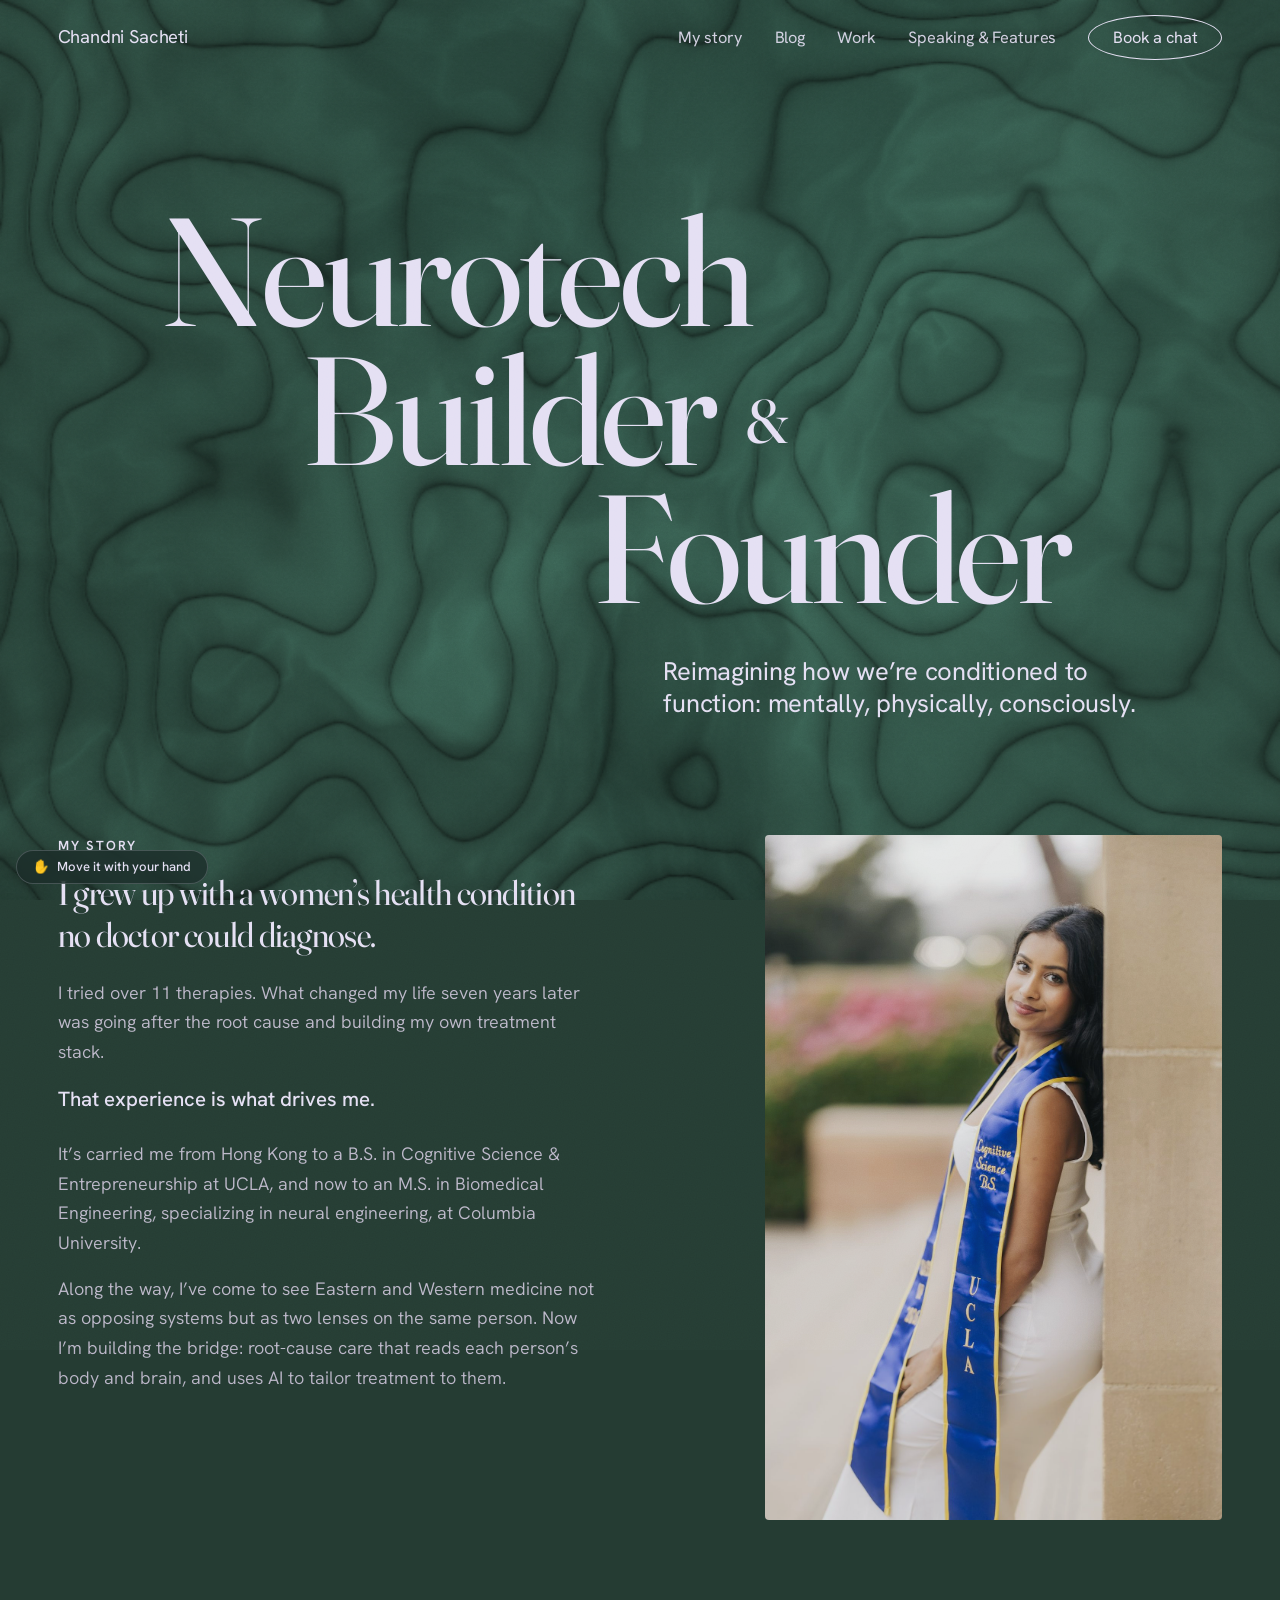
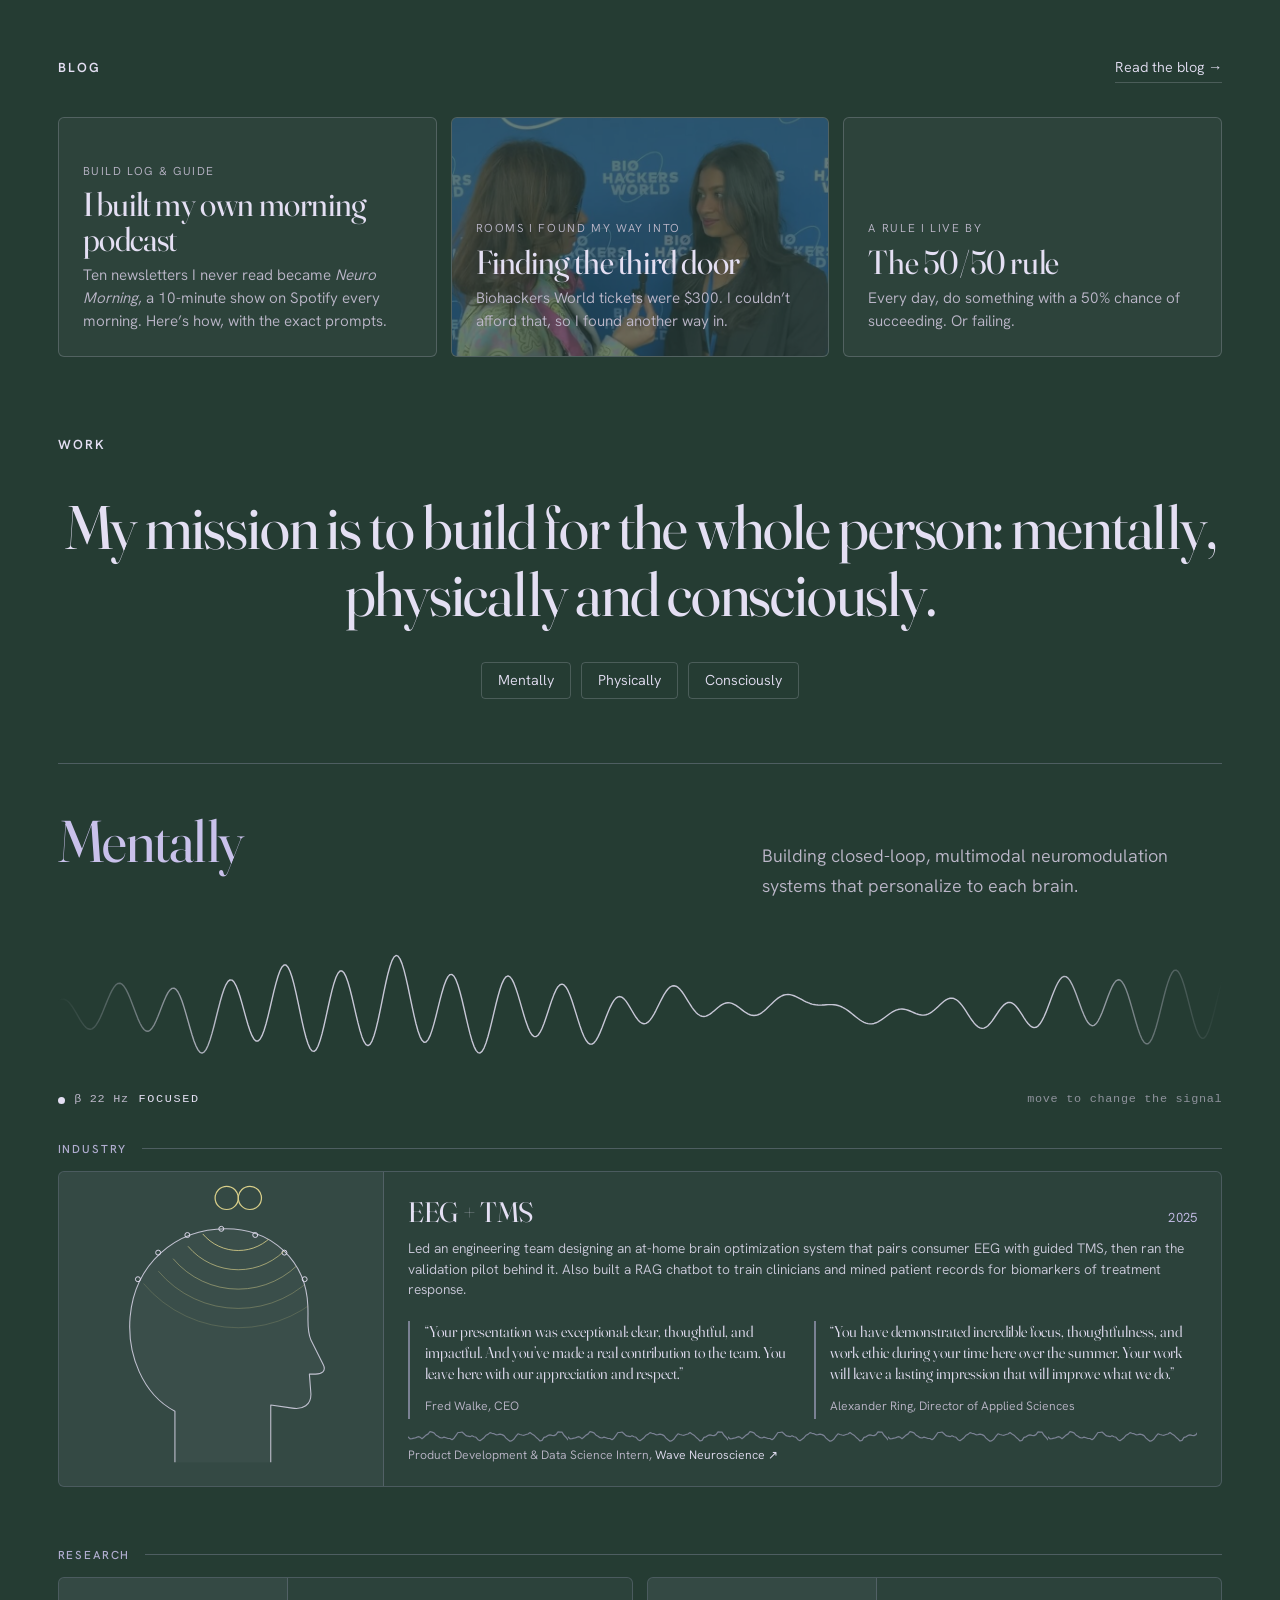
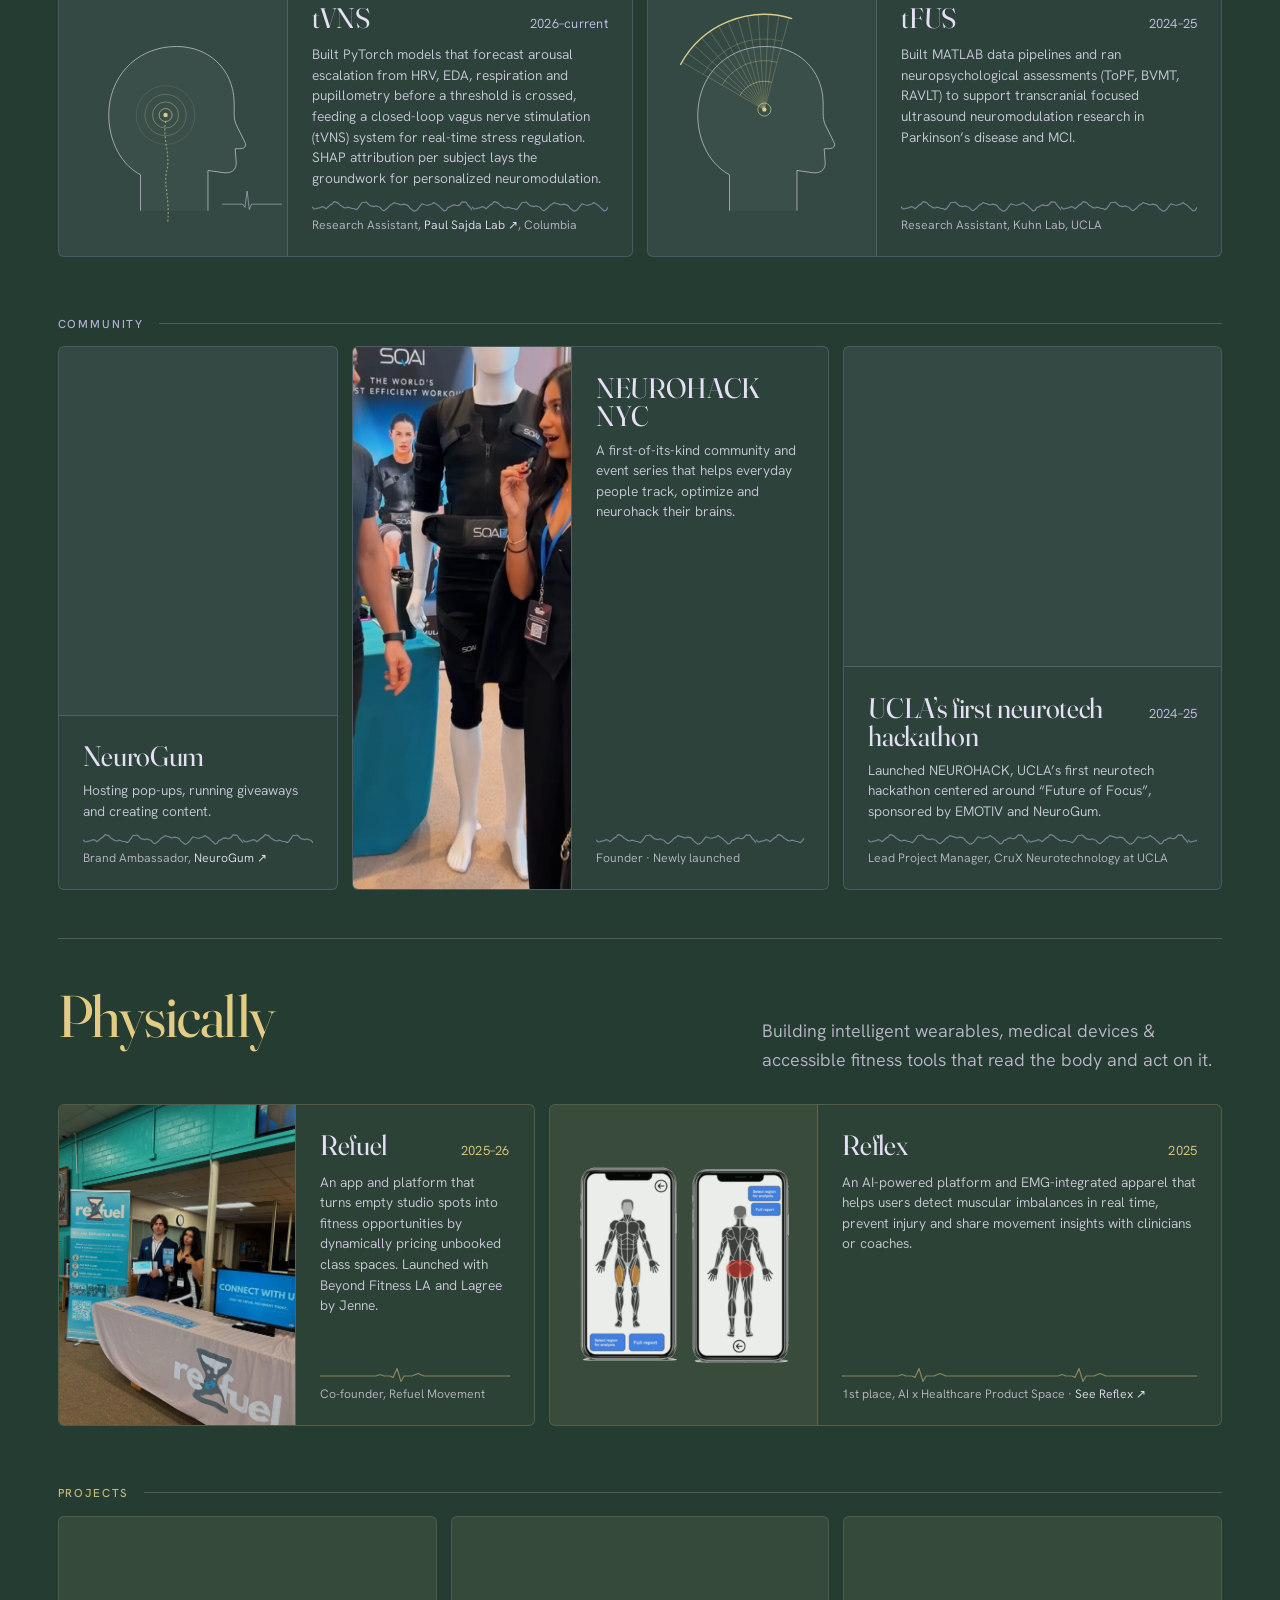
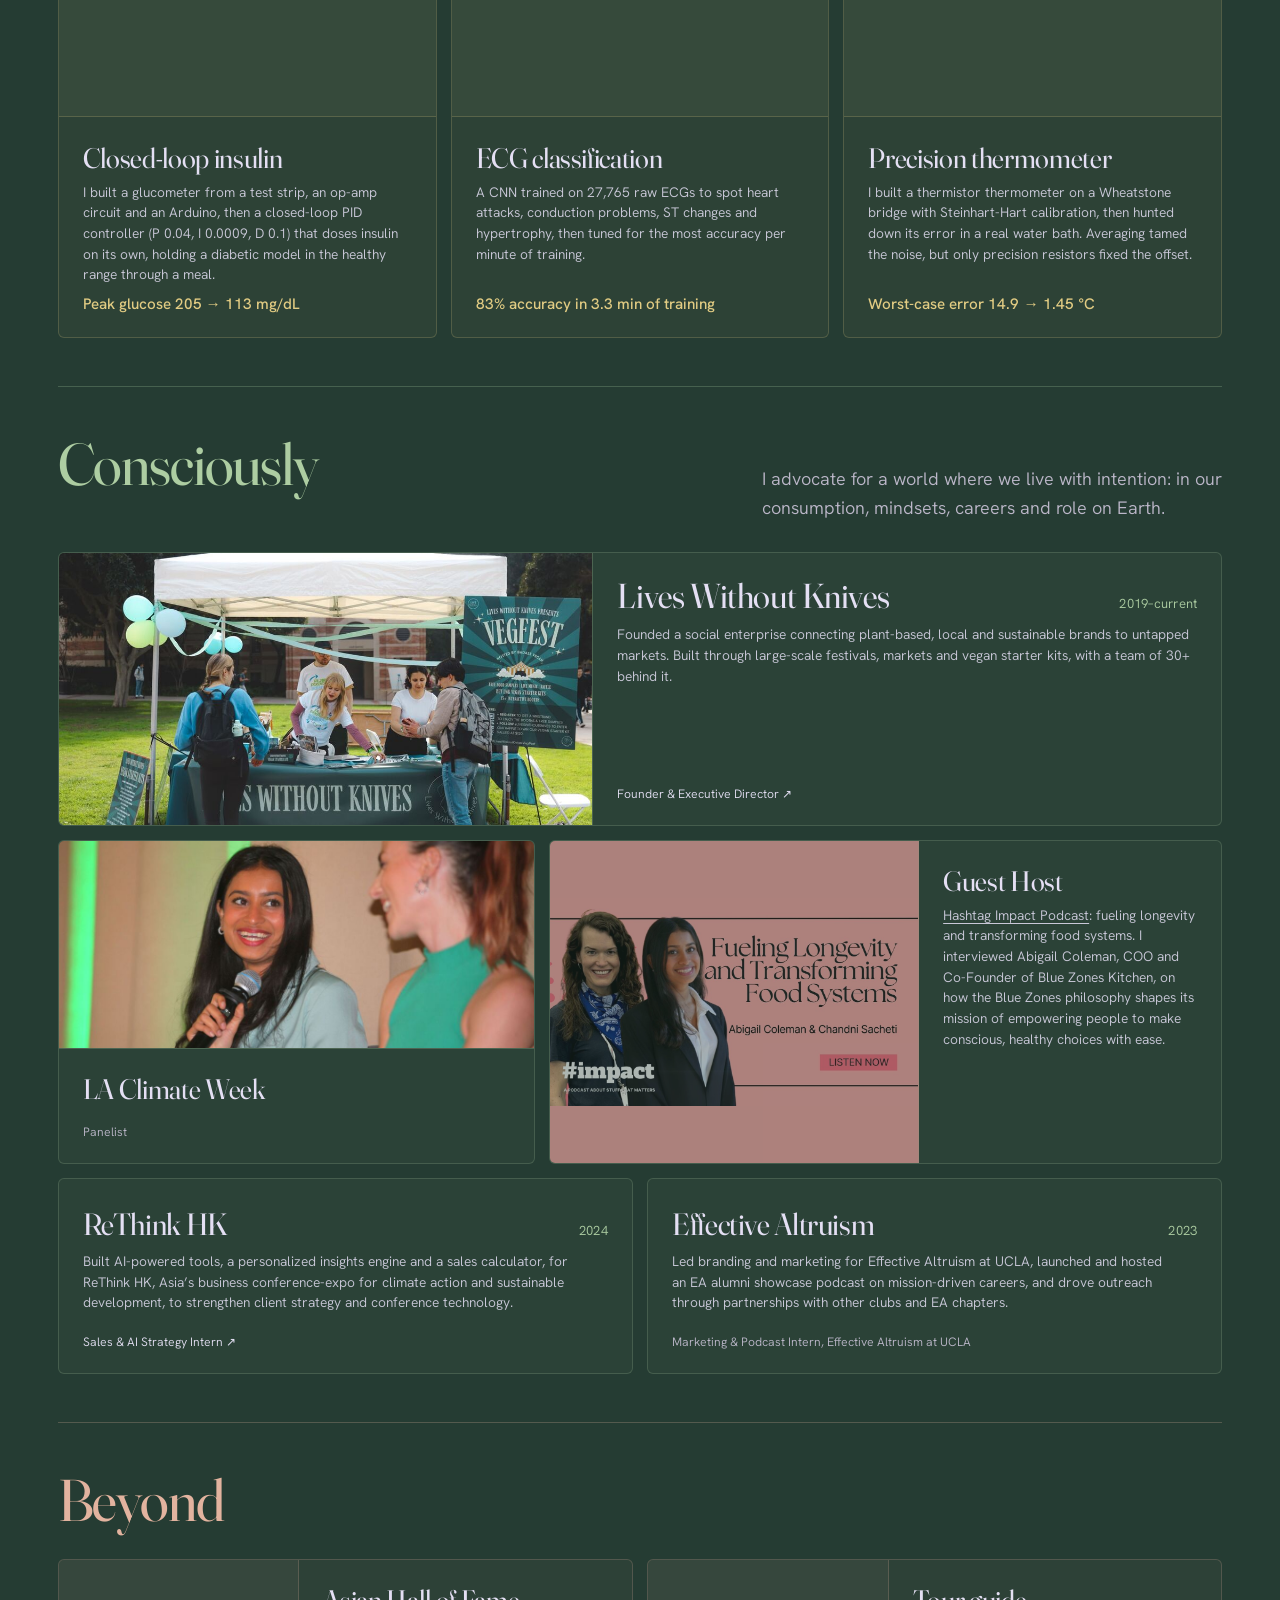
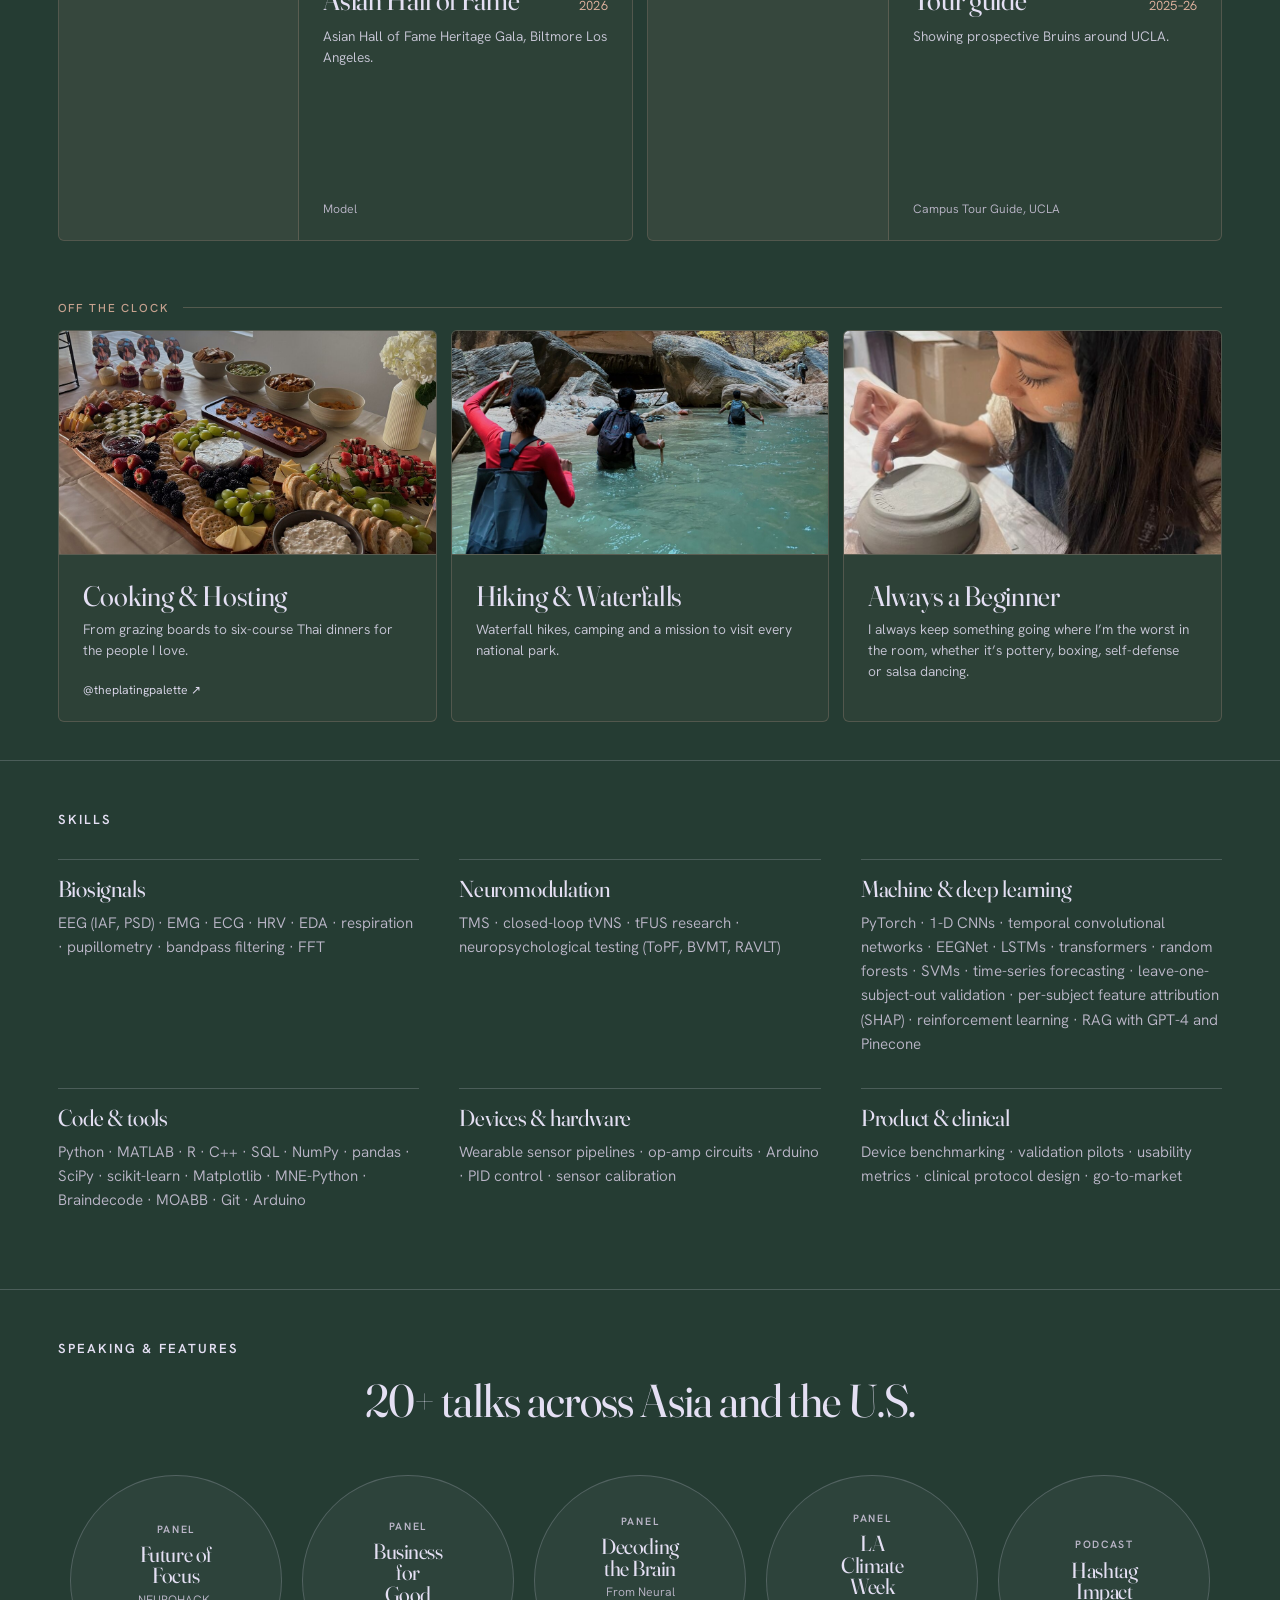
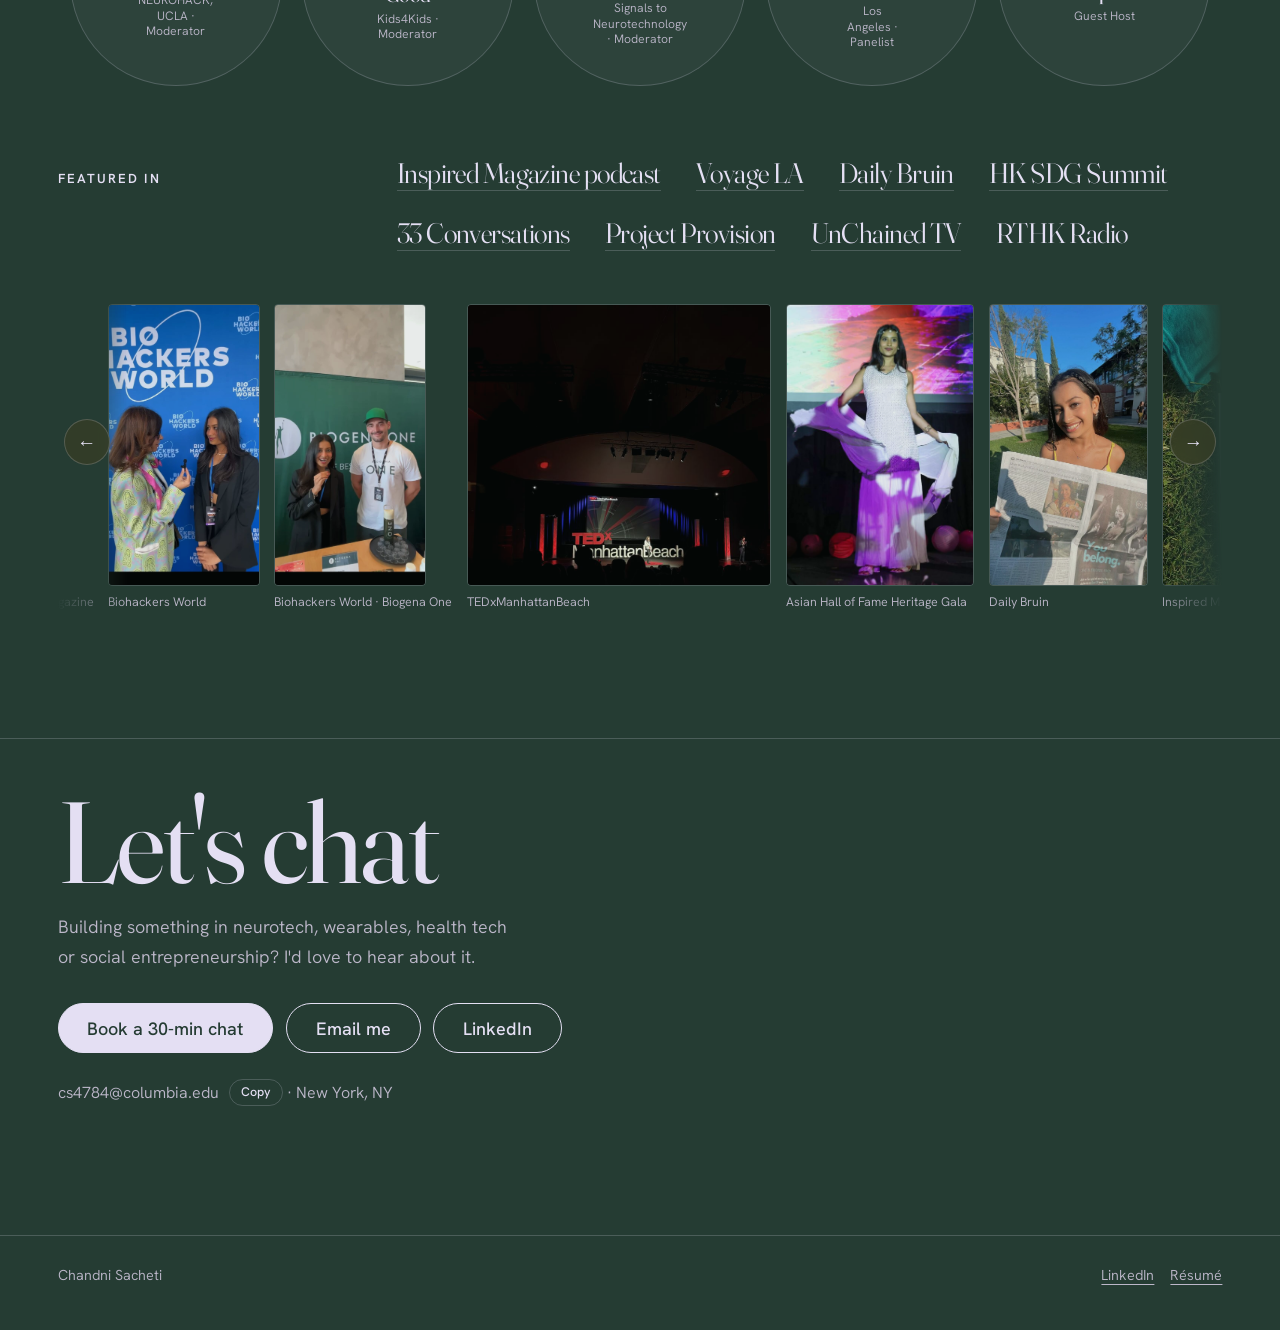
==== index.html @ 0f6018be "Shader: cortex folds instead of dendrites Co-Authored-By: Claude Opus 5.5 <noreply@anthropic.com> Cl" ====
<!doctype html>
<html lang="en">
<head>
<meta charset="utf-8">
<meta name="viewport" content="width=device-width, initial-scale=1, viewport-fit=cover">
<title>Chandni Sacheti</title>
<meta name="description" content="Chandni Sacheti is a neurotech builder and founder. Her mission is to empower people to unlock their full potential.">
<meta property="og:title" content="Chandni Sacheti">
<meta property="og:description" content="Neurotech builder and founder on a mission to empower people to unlock their full potential.">
<meta property="og:type" content="website">
<meta property="og:url" content="https://chandnisacheti.com/">
<meta property="og:site_name" content="Chandni Sacheti">
<meta property="og:image" content="https://chandnisacheti.com/assets/og.jpg">
<meta property="og:image:width" content="1200">
<meta property="og:image:height" content="630">
<meta property="og:image:alt" content="Chandni Sacheti, Neurotech Builder &amp; Founder">
<meta name="twitter:card" content="summary_large_image">
<meta name="twitter:image" content="https://chandnisacheti.com/assets/og.jpg">
<meta name="theme-color" content="#253C33">
<link rel="icon" href="favicon.svg" type="image/svg+xml">
<link rel="preload" href="fonts/fraunces-latin-full-normal.woff2" as="font" type="font/woff2" crossorigin>
<link rel="preload" href="fonts/hanken-grotesk-latin-wght-normal.woff2" as="font" type="font/woff2" crossorigin>
<link rel="stylesheet" href="styles.css?v=55">
</head>
<body>
<a class="skip" href="#main">Skip to content</a>
<div class="glow" aria-hidden="true"><span class="glow-a"></span><span class="glow-b"></span></div>

<header class="bar">
  <div class="bar-inner">
    <a class="brand" href="#top">Chandni Sacheti</a>
    <button class="menu-btn" type="button" aria-expanded="false" aria-controls="site-nav" data-menu><span class="menu-lines" aria-hidden="true"></span><span class="menu-label">Menu</span></button>
    <nav aria-label="Main" id="site-nav">
      <ul>
        <li><a href="#about">My story</a></li>
        <li><a href="blog.html">Blog</a></li>
        <li><a href="#work">Work</a></li>
        <li><a href="#speaking">Speaking &amp; Features</a></li>
        <li><a href="#book" class="nav-cta">Book a chat</a></li>
      </ul>
    </nav>
  </div>
</header>

<main id="main">

  <!-- Hero -->
  <section class="hero" id="top" aria-labelledby="hero-h">
    <h1 id="hero-h" class="hero-h">
      <span class="r1">Neurotech</span>
      <span class="r2">Builder <span class="amp">&amp;</span></span>
      <span class="r3">Founder</span>
    </h1>
    <p class="hero-sub">Reimagining how we&#8217;re conditioned to function: mentally, physically, consciously.</p>
  </section>

  <!-- About -->
  <section class="intro" id="about" aria-label="My story">
    <div class="intro-text">
      <div class="block">
        <h2 class="label">My story</h2>
        <p class="mission">I grew up with a women&#8217;s health condition no doctor could diagnose.</p>
        <p>I tried over 11 therapies. What changed my life seven years later was going after the root cause and building my own treatment stack.</p>
        <p class="story-turn">That experience is what drives me.</p>
        <p>It’s carried me from Hong Kong to a B.S. in Cognitive Science &amp; Entrepreneurship at UCLA, and now to an M.S. in Biomedical Engineering, specializing in neural engineering, at Columbia University.</p>
        <p>Along the way, I’ve come to see Eastern and Western medicine not as opposing systems but as two lenses on the same person. Now I’m building the bridge: root-cause care that reads each person’s body and brain, and uses AI to tailor treatment to them.</p>
      </div>
    </div>
    <figure class="portrait">
      <img src="assets/headshot.jpg" alt="Chandni Sacheti in her UCLA Cognitive Science graduation stole" width="1200" height="1799" loading="lazy" decoding="async">
    </figure>
  </section>

  <!-- Work: three pillars as tile boards -->
  <!-- Stories teaser -->
  <section class="st-teaser" aria-labelledby="st-h">
    <div class="st-head"><h2 class="label" id="st-h">Blog</h2><a class="st-all" href="blog.html">Read the blog &#8594;</a></div>
    <div class="st-cards st-cards-3">
      <a class="st-card" href="daily-podcast.html">
        <span class="st-kicker">Build log &amp; guide</span>
        <span class="st-title">I built my own morning podcast</span>
        <span class="st-dek">Ten newsletters I never read became <em>Neuro Morning</em>, a 10-minute show on Spotify every morning. Here&#8217;s how, with the exact prompts.</span>
      </a>
      <a class="st-card st-card-photo" href="third-door.html">
        <img src="assets/feat-biohackers.jpg" alt="" loading="lazy" decoding="async">
        <span class="st-kicker">Rooms I found my way into</span>
        <span class="st-title">Finding the third door</span>
        <span class="st-dek">Biohackers World tickets were $300. I couldn&#8217;t afford that, so I found another way in.</span>
      </a>
      <a class="st-card" href="fifty-fifty.html">
        <span class="st-kicker">A rule I live by</span>
        <span class="st-title">The 50/50 rule</span>
        <span class="st-dek">Every day, do something with a 50% chance of succeeding. Or failing.</span>
      </a>
    </div>
  </section>

  <!-- Live: this morning's Neuro Morning episode (filled from the podcast feed; hidden if it can't load) -->
  <section class="nm" aria-labelledby="nm-h" data-nm hidden>
    <div class="nm-card">
      <button class="nm-play" type="button" aria-label="Play this morning's episode" data-nm-play><span class="nm-icon" aria-hidden="true"></span></button>
      <div class="nm-text">
        <p class="st-kicker" id="nm-h">Listen to today&#8217;s episode of Neuro Morning, the podcast I built</p>
        <p class="nm-title" data-nm-title></p>
        <div class="nm-bar" aria-hidden="true"><span data-nm-progress></span></div>
        <p class="nm-meta"><span data-nm-meta></span> &#183; <a href="daily-podcast.html">How I built it &#8594;</a></p>
      </div>
      <svg class="nm-wave" viewBox="0 0 240 60" aria-hidden="true"><path d="M0,30 L60,30 C70,30 72,12 80,12 C88,12 90,48 98,48 C106,48 108,6 118,6 C128,6 130,54 140,54 C150,54 152,18 160,18 C168,18 170,30 180,30 L240,30" fill="none" stroke="currentColor" stroke-width="1.4" stroke-linecap="round"/></svg>
    </div>
    <audio preload="none" data-nm-audio></audio>
  </section>

  <section class="work" id="work" aria-labelledby="work-h">
    <div class="work-head">
      <h2 class="label" id="work-h">Work</h2>
      <p class="work-intro">My mission is to build for the whole person: mentally, physically and consciously.</p>
      <nav class="jump" aria-label="Pillars">
        <a href="#mentally">Mentally</a><a href="#physically">Physically</a><a href="#consciously">Consciously</a>
      </nav>
    </div>

    <!-- MENTALLY -->
    <div class="pillar" id="mentally">
      <header class="pillar-head">
        <h3 class="pillar-name">Mentally</h3>
        <p class="pillar-line">Building closed-loop, multimodal neuromodulation systems that personalize to each brain.</p>
        <div class="sig" aria-hidden="true">
          <canvas class="sig-canvas" data-sig></canvas>
          <p class="sig-read"><span class="sig-dot"></span><span data-sig-band>&#945; 10 Hz</span> <span class="sig-state" data-sig-state>calm</span> <span class="sig-hint">move to change the signal</span></p>
        </div>
      </header>
      <div class="group">
        <p class="group-label">Industry</p>
        <div class="board">
        <article class="tile s12 b-side b-wave b-wavefull">
          <figure class="t-photo t-diagram"><svg viewBox="0 0 420 400" role="img" aria-label="Line drawing of a head with EEG electrodes on the scalp and a TMS coil sending a field into the brain" xmlns="http://www.w3.org/2000/svg"><defs><clipPath id="hcw"><path d="M150,372 L150,306 C108,284 88,232 92,184 C98,116 150,70 216,70 C278,70 320,114 322,170 C323,188 320,200 326,214 L342,246 C346,254 340,258 332,258 L324,258 L326,284 C326,298 316,304 302,302 L274,298 L274,372"/></clipPath></defs><path d="M150,372 L150,306 C108,284 88,232 92,184 C98,116 150,70 216,70 C278,70 320,114 322,170 C323,188 320,200 326,214 L342,246 C346,254 340,258 332,258 L324,258 L326,284 C326,298 316,304 302,302 L274,298 L274,372" fill="#E4DFF3" fill-opacity="0.035" stroke="#E4DFF3" stroke-opacity="0.8" stroke-width="1.4" stroke-linejoin="round"/><circle cx="102.1" cy="135.2" r="3.2" fill="none" stroke="#E4DFF3" stroke-width="1.2"/><circle cx="128.3" cy="100.8" r="3.2" fill="none" stroke="#E4DFF3" stroke-width="1.2"/><circle cx="166.1" cy="78.0" r="3.2" fill="none" stroke="#E4DFF3" stroke-width="1.2"/><circle cx="210.0" cy="70.0" r="3.2" fill="none" stroke="#E4DFF3" stroke-width="1.2"/><circle cx="253.9" cy="78.0" r="3.2" fill="none" stroke="#E4DFF3" stroke-width="1.2"/><circle cx="291.7" cy="100.8" r="3.2" fill="none" stroke="#E4DFF3" stroke-width="1.2"/><circle cx="317.9" cy="135.2" r="3.2" fill="none" stroke="#E4DFF3" stroke-width="1.2"/><circle cx="217" cy="30" r="15" fill="none" stroke="#D9CF8A" stroke-width="1.6"/><circle cx="247" cy="30" r="15" fill="none" stroke="#D9CF8A" stroke-width="1.6"/><g clip-path="url(#hcw)"><path d="M278.0,76.6 A60,60 0 0 1 186.0,76.6" fill="none" stroke="#D9CF8A" stroke-opacity="0.9" stroke-width="1.2"/><path d="M297.1,92.6 A85,85 0 0 1 166.9,92.6" fill="none" stroke="#D9CF8A" stroke-opacity="0.7" stroke-width="1.2"/><path d="M316.3,108.7 A110,110 0 0 1 147.7,108.7" fill="none" stroke="#D9CF8A" stroke-opacity="0.5" stroke-width="1.2"/><path d="M335.4,124.8 A135,135 0 0 1 128.6,124.8" fill="none" stroke="#D9CF8A" stroke-opacity="0.32" stroke-width="1.2"/><path d="M354.6,140.8 A160,160 0 0 1 109.4,140.8" fill="none" stroke="#D9CF8A" stroke-opacity="0.2" stroke-width="1.2"/></g></svg></figure>
          <div class="t-body">
            <div class="t-head"><h4 class="t-hook">EEG + TMS</h4><span class="t-when">2025</span></div>
            <p class="t-cap">Led an engineering team designing an at-home brain optimization system that pairs consumer EEG with guided TMS, then ran the validation pilot behind it. Also built a RAG chatbot to train clinicians and mined patient records for biomarkers of treatment response.</p>
            <div class="t-quotes"><blockquote class="t-quote"><p>&#8220;Your presentation was exceptional: clear, thoughtful, and impactful. And you&#8217;ve made a real contribution to the team. You leave here with our appreciation and respect.&#8221;</p><cite>Fred Walke, CEO</cite></blockquote><blockquote class="t-quote"><p>&#8220;You have demonstrated incredible focus, thoughtfulness, and work ethic during your time here over the summer. Your work will leave a lasting impression that will improve what we do.&#8221;</p><cite>Alexander Ring, Director of Applied Sciences</cite></blockquote></div>
            <p class="t-credit">Product Development &amp; Data Science Intern, <a href="https://www.waveneuro.com/" target="_blank" rel="noopener">Wave Neuroscience &#8599;</a></p>
          </div>
        </article>
        </div>
      </div>
      <div class="group">
        <p class="group-label">Research</p>
        <div class="board">
        <article class="tile s6 b-side">
          <figure class="t-photo t-diagram"><svg viewBox="0 0 420 400" role="img" aria-label="Line drawing of a head with gentle stimulation at the ear and the vagus nerve running down the neck toward a heartbeat" xmlns="http://www.w3.org/2000/svg"><defs><clipPath id="hcs"><path d="M150,372 L150,306 C108,284 88,232 92,184 C98,116 150,70 216,70 C278,70 320,114 322,170 C323,188 320,200 326,214 L342,246 C346,254 340,258 332,258 L324,258 L326,284 C326,298 316,304 302,302 L274,298 L274,372"/></clipPath></defs><path d="M150,372 L150,306 C108,284 88,232 92,184 C98,116 150,70 216,70 C278,70 320,114 322,170 C323,188 320,200 326,214 L342,246 C346,254 340,258 332,258 L324,258 L326,284 C326,298 316,304 302,302 L274,298 L274,372" fill="#E4DFF3" fill-opacity="0.035" stroke="#E4DFF3" stroke-opacity="0.8" stroke-width="1.4" stroke-linejoin="round"/><circle cx="196" cy="196" r="12" fill="none" stroke="#D9CF8A" stroke-opacity="0.9" stroke-width="1.2"/><circle cx="196" cy="196" r="24" fill="none" stroke="#D9CF8A" stroke-opacity="0.6" stroke-width="1.2"/><circle cx="196" cy="196" r="38" fill="none" stroke="#D9CF8A" stroke-opacity="0.38" stroke-width="1.2"/><circle cx="196" cy="196" r="54" fill="none" stroke="#D9CF8A" stroke-opacity="0.2" stroke-width="1.2"/><circle cx="196" cy="196" r="4" fill="#D9CF8A"/><path d="M196,208 C190,240 206,270 198,300 C192,326 204,350 200,392" fill="none" stroke="#D9CF8A" stroke-width="1.4" stroke-dasharray="2 5" stroke-linecap="round"/><path d="M300,360 L338,360 L342,366 L346,336 L350,370 L354,360 L410,360" fill="none" stroke="#E4DFF3" stroke-opacity="0.7" stroke-width="1.2" stroke-linejoin="round"/></svg></figure>
          <div class="t-body">
            <div class="t-head"><h4 class="t-hook">tVNS</h4><span class="t-when">2026&#8211;current</span></div>
            <p class="t-cap">Built PyTorch models that forecast arousal escalation from HRV, EDA, respiration and pupillometry before a threshold is crossed, feeding a closed-loop vagus nerve stimulation (tVNS) system for real-time stress regulation. SHAP attribution per subject lays the groundwork for personalized neuromodulation.</p>
            <p class="t-credit">Research Assistant, <a href="https://liinc.bme.columbia.edu/" target="_blank" rel="noopener">Paul Sajda Lab &#8599;</a>, Columbia</p>
          </div>
        </article>
        <article class="tile s6 b-side">
          <figure class="t-photo t-diagram"><svg viewBox="0 0 420 400" role="img" aria-label="Line drawing of a head with focused ultrasound beams converging on one point deep in the brain" xmlns="http://www.w3.org/2000/svg"><defs><clipPath id="hck"><path d="M150,372 L150,306 C108,284 88,232 92,184 C98,116 150,70 216,70 C278,70 320,114 322,170 C323,188 320,200 326,214 L342,246 C346,254 340,258 332,258 L324,258 L326,284 C326,298 316,304 302,302 L274,298 L274,372"/></clipPath></defs><path d="M150,372 L150,306 C108,284 88,232 92,184 C98,116 150,70 216,70 C278,70 320,114 322,170 C323,188 320,200 326,214 L342,246 C346,254 340,258 332,258 L324,258 L326,284 C326,298 316,304 302,302 L274,298 L274,372" fill="#E4DFF3" fill-opacity="0.035" stroke="#E4DFF3" stroke-opacity="0.8" stroke-width="1.4" stroke-linejoin="round"/><line x1="62.4" y1="98.5" x2="214" y2="186" stroke="#D9CF8A" stroke-opacity="0.45" stroke-width="1"/><line x1="72.9" y1="82.5" x2="214" y2="186" stroke="#D9CF8A" stroke-opacity="0.45" stroke-width="1"/><line x1="85.0" y1="67.8" x2="214" y2="186" stroke="#D9CF8A" stroke-opacity="0.45" stroke-width="1"/><line x1="98.6" y1="54.4" x2="214" y2="186" stroke="#D9CF8A" stroke-opacity="0.45" stroke-width="1"/><line x1="113.6" y1="42.6" x2="214" y2="186" stroke="#D9CF8A" stroke-opacity="0.45" stroke-width="1"/><line x1="129.8" y1="32.6" x2="214" y2="186" stroke="#D9CF8A" stroke-opacity="0.45" stroke-width="1"/><line x1="147.0" y1="24.3" x2="214" y2="186" stroke="#D9CF8A" stroke-opacity="0.45" stroke-width="1"/><line x1="165.0" y1="18.0" x2="214" y2="186" stroke="#D9CF8A" stroke-opacity="0.45" stroke-width="1"/><line x1="183.6" y1="13.7" x2="214" y2="186" stroke="#D9CF8A" stroke-opacity="0.45" stroke-width="1"/><line x1="202.6" y1="11.4" x2="214" y2="186" stroke="#D9CF8A" stroke-opacity="0.45" stroke-width="1"/><line x1="221.6" y1="11.2" x2="214" y2="186" stroke="#D9CF8A" stroke-opacity="0.45" stroke-width="1"/><line x1="240.6" y1="13.0" x2="214" y2="186" stroke="#D9CF8A" stroke-opacity="0.45" stroke-width="1"/><line x1="259.3" y1="17.0" x2="214" y2="186" stroke="#D9CF8A" stroke-opacity="0.45" stroke-width="1"/><path d="M59.5,103.8 A175,175 0 0 1 265.2,18.6" fill="none" stroke="#D9CF8A" stroke-opacity="1" stroke-width="2.4"/><path d="M101.4,121.0 A130,130 0 0 1 247.6,60.4" fill="none" stroke="#D9CF8A" stroke-opacity="0.35" stroke-width="1.2"/><path d="M136.1,141.0 A90,90 0 0 1 237.3,99.1" fill="none" stroke="#D9CF8A" stroke-opacity="0.5" stroke-width="1.2"/><path d="M169.0,160.0 A52,52 0 0 1 227.5,135.8" fill="none" stroke="#D9CF8A" stroke-opacity="0.75" stroke-width="1.2"/><circle cx="214" cy="186" r="12" fill="none" stroke="#D9CF8A" stroke-width="1.2"/><circle cx="214" cy="186" r="4" fill="#D9CF8A"/></svg></figure>
          <div class="t-body">
            <div class="t-head"><h4 class="t-hook">tFUS</h4><span class="t-when">2024&#8211;25</span></div>
            <p class="t-cap">Built MATLAB data pipelines and ran neuropsychological assessments (ToPF, BVMT, RAVLT) to support transcranial focused ultrasound neuromodulation research in Parkinson&#8217;s disease and MCI.</p>
            <p class="t-credit">Research Assistant, Kuhn Lab, UCLA</p>
          </div>
        </article>
        </div>
      </div>
      <div class="group">
        <p class="group-label">Community</p>
        <div class="board">
        <article class="tile s3 b-ng">
          <figure class="t-photo" style="--ar: 750 / 880"><img src="assets/neurogum.jpg" alt="Chandni on the grass with a pile of NeuroGum Energy &amp; Focus packs" loading="lazy" decoding="async"></figure>
          <div class="t-body">
            <div class="t-head"><h4 class="t-hook">NeuroGum</h4></div>
            <p class="t-cap">Hosting pop-ups, running giveaways and creating content.</p>
            <p class="t-credit">Brand Ambassador, <a href="https://neurogum.com/" target="_blank" rel="noopener">NeuroGum &#8599;</a></p>
          </div>
        </article>
        <article class="tile s5 b-side b-tall b-nh">
          <figure class="t-photo" style="--ar: 1000 / 1333"><img src="assets/neurohack-tall.jpg" alt="Chandni interviewing a founder beside a SQAI wearable training suit" loading="lazy" decoding="async"></figure>
          <div class="t-body">
            <div class="t-head"><h4 class="t-hook">NEUROHACK NYC</h4></div>
            <p class="t-cap">A first-of-its-kind community and event series that helps everyday people track, optimize and neurohack their brains.</p>
            <p class="t-credit">Founder &#183; Newly launched</p>
          </div>
        </article>
        <article class="tile s4 b-hack">
          <figure class="t-photo" style="--ar: 1000 / 563"><img src="assets/crux-future-of-focus.jpg" alt="Chandni co-moderating the Future of Focus panel at UCLA Mattel Children&#8217;s Hospital" loading="lazy" decoding="async"></figure>
          <div class="t-body">
            <div class="t-head"><h4 class="t-hook">UCLA&#8217;s first neurotech hackathon</h4><span class="t-when">2024&#8211;25</span></div>
            <p class="t-cap">Launched NEUROHACK, UCLA&#8217;s first neurotech hackathon centered around &#8220;Future of Focus&#8221;, sponsored by EMOTIV and NeuroGum.</p>
            <p class="t-credit">Lead Project Manager, CruX Neurotechnology at UCLA</p>
          </div>
        </article>
        </div>
      </div>
    </div>

    <!-- PHYSICALLY -->
    <div class="pillar" id="physically">
      <header class="pillar-head">
        <h3 class="pillar-name">Physically</h3>
        <p class="pillar-line">Building intelligent wearables, medical devices &amp; accessible fitness tools that read the body and act on it.</p>
      </header>
      <div class="group">
        <div class="board">
        <article class="tile s5 b-side b-tall b-refuel">
          <figure class="t-photo" style="--ar: 1000 / 1333"><img src="assets/refuel-tall.jpg" alt="Chandni&#8217;s Refuel team at their exhibitor booth with the Refuel banner and table" loading="lazy" decoding="async"></figure>
          <div class="t-body">
            <div class="t-head"><h4 class="t-hook">Refuel</h4><span class="t-when">2025&#8211;26</span></div>
            <p class="t-cap">An app and platform that turns empty studio spots into fitness opportunities by dynamically pricing unbooked class spaces. Launched with Beyond Fitness LA and Lagree by Jenne.</p>
            <p class="t-credit">Co-founder, Refuel Movement</p>
          </div>
        </article>
        <article class="tile s7 b-logo b-side">
          <figure class="t-photo" style="--ar: 1180 / 1090"><img src="assets/reflex-app.png" alt="Two screens of the Reflex app: a front and back body map with the quads and glutes highlighted for analysis" loading="lazy" decoding="async"></figure>
          <div class="t-body">
            <div class="t-head"><h4 class="t-hook">Reflex</h4><span class="t-when">2025</span></div>
            <p class="t-cap">An AI-powered platform and EMG-integrated apparel that helps users detect muscular imbalances in real time, prevent injury and share movement insights with clinicians or coaches.</p>
            <p class="t-credit">1st place, AI x Healthcare Product Space &#183; <a href="https://drive.google.com/file/d/1zMiDRb1TyR5RLRRmsHbddxBKkyZXwTbK/view?usp=sharing" target="_blank" rel="noopener">See Reflex &#8599;</a></p>
          </div>
        </article>
        </div>
      </div>
      <div class="group">
        <p class="group-label">Projects</p>
        <div class="board board-projects">
        <article class="tile s4 b-fig">
          <figure class="t-photo" style="--ar: 1120 / 960"><img src="assets/fig-insulin.png" alt="Line chart of blood glucose after a meal: a diabetic model with no insulin rises from 163 to 205 mg/dL, while the diabetic model with the closed-loop controller stays near 100 mg/dL, inside the healthy range alongside a healthy-body model" loading="lazy" decoding="async"></figure>
          <div class="t-body">
            <div class="t-head"><h4 class="t-hook">Closed-loop insulin</h4></div>
            <p class="t-cap">I built a glucometer from a test strip, an op-amp circuit and an Arduino, then a closed-loop PID controller (P 0.04, I 0.0009, D 0.1) that doses insulin on its own, holding a diabetic model in the healthy range through a meal.</p>
            <p class="t-metric">Peak glucose 205 &#8594; 113 mg/dL</p>
          </div>
        </article>
        <article class="tile s4 b-fig">
          <figure class="t-photo" style="--ar: 1120 / 960"><img src="assets/fig-ecg.png" alt="Scatter plot of ECG model accuracy against training time for six settings, with the chosen 60/40 split and 64 filters highlighted at 83.1 percent in 3.3 minutes" loading="lazy" decoding="async"></figure>
          <div class="t-body">
            <div class="t-head"><h4 class="t-hook">ECG classification</h4></div>
            <p class="t-cap">A CNN trained on 27,765 raw ECGs to spot heart attacks, conduction problems, ST changes and hypertrophy, then tuned for the most accuracy per minute of training.</p>
            <p class="t-metric">83% accuracy in 3.3 min of training</p>
          </div>
        </article>
        <article class="tile s4 b-fig">
          <figure class="t-photo" style="--ar: 1120 / 960"><img src="assets/fig-thermistor.png" alt="Bar chart of worst-case thermometer error: 14.9 degrees raw, 4.5 with a 100-point average, 2.9 with a 10-point average, and 1.45 with a 10-point average plus precision resistors" loading="lazy" decoding="async"></figure>
          <div class="t-body">
            <div class="t-head"><h4 class="t-hook">Precision thermometer</h4></div>
            <p class="t-cap">I built a thermistor thermometer on a Wheatstone bridge with Steinhart-Hart calibration, then hunted down its error in a real water bath. Averaging tamed the noise, but only precision resistors fixed the offset.</p>
            <p class="t-metric">Worst-case error 14.9 &#8594; 1.45 &#176;C</p>
          </div>
        </article>
        </div>
      </div>
    </div>

    <!-- CONSCIOUSLY -->
    <div class="pillar" id="consciously">
      <header class="pillar-head">
        <h3 class="pillar-name">Consciously</h3>
        <p class="pillar-line">I advocate for a world where we live with intention: in our consumption, mindsets, careers and role on Earth.</p>
      </header>
      <div class="group">
        <div class="board">
        <article class="tile s12 b-side b-feature">
          <figure class="t-photo" style="--ar: 1000 / 667"><img src="assets/lwk-vegfest.jpg" alt="The Lives Without Knives VegFest booth on the UCLA campus" loading="lazy" decoding="async"></figure>
          <div class="t-body">
            <div class="t-head"><h4 class="t-hook">Lives Without Knives</h4><span class="t-when">2019&#8211;current</span></div>
            <p class="t-cap">Founded a social enterprise connecting plant-based, local and sustainable brands to untapped markets. Built through large-scale festivals, markets and vegan starter kits, with a team of 30+ behind it.</p>
            <p class="t-credit"><a href="https://www.instagram.com/liveswithoutknives/" target="_blank" rel="noopener">Founder &amp; Executive Director &#8599;</a></p>
          </div>
        </article>
        <article class="tile s5 b-climate">
          <figure class="t-photo" style="--ar: 1000 / 753"><img src="assets/panel-climate.jpg" alt="Chandni speaking on a panel, microphone in hand" loading="lazy" decoding="async"></figure>
          <div class="t-body">
            <div class="t-head"><h4 class="t-hook">LA Climate Week</h4></div>
            <p class="t-credit">Panelist</p>
          </div>
        </article>
        <article class="tile s7 b-side b-podcast">
          <figure class="t-photo" style="--ar: 1920 / 1080"><img src="assets/hashtag-impact.jpg" alt="Hashtag Impact podcast cover: Fueling Longevity and Transforming Food Systems, with Abigail Coleman and Chandni Sacheti" loading="lazy" decoding="async"></figure>
          <div class="t-body">
            <div class="t-head"><h4 class="t-hook">Guest Host</h4></div>
            <p class="t-cap"><a href="https://www.hashtagimpact.com/podcasts-fueling-longevity-and-transforming-food-systems/" target="_blank" rel="noopener">Hashtag Impact Podcast</a>: fueling longevity and transforming food systems. I interviewed Abigail Coleman, COO and Co-Founder of Blue Zones Kitchen, on how the Blue Zones philosophy shapes its mission of empowering people to make conscious, healthy choices with ease.</p>
          </div>
        </article>
        <article class="tile s6 b-text">
          <div class="t-body">
            <div class="t-head"><h4 class="t-hook">ReThink HK</h4><span class="t-when">2024</span></div>
            <p class="t-cap">Built AI-powered tools, a personalized insights engine and a sales calculator, for ReThink HK, Asia&#8217;s business conference-expo for climate action and sustainable development, to strengthen client strategy and conference technology.</p>
            <p class="t-credit"><a href="https://rethink-event.com/" target="_blank" rel="noopener">Sales &amp; AI Strategy Intern &#8599;</a></p>
          </div>
        </article>
        <article class="tile s6 b-text">
          <div class="t-body">
            <div class="t-head"><h4 class="t-hook">Effective Altruism</h4><span class="t-when">2023</span></div>
            <p class="t-cap">Led branding and marketing for Effective Altruism at UCLA, launched and hosted an EA alumni showcase podcast on mission-driven careers, and drove outreach through partnerships with other clubs and EA chapters.</p>
            <p class="t-credit">Marketing &amp; Podcast Intern, Effective Altruism at UCLA</p>
          </div>
        </article>
        </div>
      </div>
    </div>

    <!-- BEYOND -->
    <div class="pillar" id="beyond">
      <header class="pillar-head">
        <h3 class="pillar-name">Beyond</h3>
      </header>
      <div class="group">
        <div class="board">
        <article class="tile s6 b-side">
          <figure class="t-photo" style="--ar: 1000 / 667"><img src="assets/model-gala.jpg" alt="Chandni at the Asian Hall of Fame Heritage Gala" loading="lazy" decoding="async"></figure>
          <div class="t-body">
            <div class="t-head"><h4 class="t-hook">Asian Hall of Fame</h4><span class="t-when">2026</span></div>
            <p class="t-cap">Asian Hall of Fame Heritage Gala, Biltmore Los Angeles.</p>
            <p class="t-credit">Model</p>
          </div>
        </article>
        <article class="tile s6 b-side">
          <figure class="t-photo" style="--ar: 1000 / 750"><img src="assets/ucla-royce.jpg" alt="Royce Hall at UCLA" loading="lazy" decoding="async"></figure>
          <div class="t-body">
            <div class="t-head"><h4 class="t-hook">Tour guide</h4><span class="t-when">2025&#8211;26</span></div>
            <p class="t-cap">Showing prospective Bruins around UCLA.</p>
            <p class="t-credit">Campus Tour Guide, UCLA</p>
          </div>
        </article>
        </div>
      </div>
      <div class="group">
        <p class="group-label">Off the clock</p>
        <div class="board board-quiet">
        <article class="tile s4">
          <figure class="t-photo" style="--ar: 1100 / 825"><img src="assets/hosting.jpg" alt="A long grazing board with cheeses, fruit, dips and crackers, with watermelon skewers and cupcakes behind it" loading="lazy" decoding="async"></figure>
          <div class="t-body">
            <div class="t-head"><h4 class="t-hook">Cooking &amp; Hosting</h4></div>
            <p class="t-cap">From grazing boards to six-course Thai dinners for the people I love.</p>
            <p class="t-credit"><a href="https://www.instagram.com/theplatingpalette/" target="_blank" rel="noopener">@theplatingpalette &#8599;</a></p>
          </div>
        </article>
        <article class="tile s4">
          <figure class="t-photo" style="--ar: 1100 / 1027"><img src="assets/parks.jpg" alt="Three hikers wading upstream through a turquoise river below tall red canyon walls" loading="lazy" decoding="async"></figure>
          <div class="t-body">
            <div class="t-head"><h4 class="t-hook">Hiking &amp; Waterfalls</h4></div>
            <p class="t-cap">Waterfall hikes, camping and a mission to visit every national park.</p>
          </div>
        </article>
        <article class="tile s4">
          <figure class="t-photo" style="--ar: 768 / 576"><img src="assets/pottery.jpg" alt="Chandni stamping lettering into the base of a clay bowl at a pottery studio" loading="lazy" decoding="async"></figure>
          <div class="t-body">
            <div class="t-head"><h4 class="t-hook">Always a Beginner</h4></div>
            <p class="t-cap">I always keep something going where I&#8217;m the worst in the room, whether it&#8217;s pottery, boxing, self-defense or salsa dancing.</p>
          </div>
        </article>
        </div>
      </div>
    </div>
  </section>

  <!-- Skills -->
  <section class="skills" id="skills" aria-labelledby="skills-h">
    <h2 class="label" id="skills-h">Skills</h2>
    <div class="sk-grid">
      <div class="sk"><h3 class="sk-h">Biosignals</h3><p class="sk-p">EEG (IAF, PSD) · EMG · ECG · HRV · EDA · respiration · pupillometry · bandpass filtering · FFT</p></div>
      <div class="sk"><h3 class="sk-h">Neuromodulation</h3><p class="sk-p">TMS · closed-loop tVNS · tFUS research · neuropsychological testing (ToPF, BVMT, RAVLT)</p></div>
      <div class="sk"><h3 class="sk-h">Machine &amp; deep learning</h3><p class="sk-p">PyTorch · 1-D CNNs · temporal convolutional networks · EEGNet · LSTMs · transformers · random forests · SVMs · time-series forecasting · leave-one-subject-out validation · per-subject feature attribution (SHAP) · reinforcement learning · RAG with GPT-4 and Pinecone</p></div>
      <div class="sk"><h3 class="sk-h">Code &amp; tools</h3><p class="sk-p">Python · MATLAB · R · C++ · SQL · NumPy · pandas · SciPy · scikit-learn · Matplotlib · MNE-Python · Braindecode · MOABB · Git · Arduino</p></div>
      <div class="sk"><h3 class="sk-h">Devices &amp; hardware</h3><p class="sk-p">Wearable sensor pipelines · op-amp circuits · Arduino · PID control · sensor calibration</p></div>
      <div class="sk"><h3 class="sk-h">Product &amp; clinical</h3><p class="sk-p">Device benchmarking · validation pilots · usability metrics · clinical protocol design · go-to-market</p></div>
    </div>
  </section>

  <!-- Speaking & Features -->
  <section class="speaking" id="speaking" aria-labelledby="speak-h">
    <h2 class="label" id="speak-h">Speaking &amp; Features</h2>
    <p class="work-intro">20+ talks across Asia and the U.S.</p>
    <ul class="circles">
      <li class="circle"><span class="c-top">Panel</span><span class="c-title">Future of Focus</span><span class="c-place">NEUROHACK, UCLA · Moderator</span></li>
      <li class="circle"><span class="c-top">Panel</span><span class="c-title">Business for Good</span><span class="c-place">Kids4Kids · Moderator</span></li>
      <li class="circle"><span class="c-top">Panel</span><span class="c-title">Decoding the Brain</span><span class="c-place">From Neural Signals to Neurotechnology · Moderator</span></li>
      <li class="circle"><span class="c-top">Panel</span><span class="c-title">LA Climate Week</span><span class="c-place">Los Angeles · Panelist</span></li>
      <li class="circle"><span class="c-top">Podcast</span><a class="c-title c-link" href="https://www.hashtagimpact.com/podcasts-fueling-longevity-and-transforming-food-systems/" target="_blank" rel="noopener">Hashtag Impact</a><span class="c-place">Guest Host</span></li>
    </ul>
    <div class="features">
      <h3 class="label">Featured in</h3>
      <ul>
        <li><a href="https://open.spotify.com/episode/4kzmejma40p3XXfUL0rvMA" target="_blank" rel="noopener">Inspired Magazine podcast</a></li>
        <li><a href="https://voyagela.com/interview/meet-chandni-sacheti-of-lives-without-knives/" target="_blank" rel="noopener">Voyage LA</a></li>
        <li><a href="https://dailybruin.com/2023/09/21/every-meal-makes-a-difference-lives-without-knives-advocates-for-veganism" target="_blank" rel="noopener">Daily Bruin</a></li>
        <li><a href="https://www.youtube.com/watch?v=t7F_6fZrjNs" target="_blank" rel="noopener">HK SDG Summit</a></li>
        <li><a href="https://open.spotify.com/episode/0l1CplgfncBQHNN0H7N2XV?si=fOkBu3UYRJibhgr3NSztOQ" target="_blank" rel="noopener">33 Conversations</a></li>
        <li><a href="https://www.projectprovision.org/about-1" target="_blank" rel="noopener">Project Provision</a></li>
        <li><a href="https://watch.unchainedtv.com/videos/vegfest-at-ucla-rocks" target="_blank" rel="noopener">UnChained TV</a></li>
        <li>RTHK Radio</li>
      </ul>
    </div>
    <div class="media" aria-label="Photos from events and features">
      <ul class="strip"><li><figure><img src="assets/feat-inspired-spread.jpg" alt="Inspired Magazine spread with a quote from Chandni about opening minds" loading="lazy" decoding="async"><figcaption>Inspired Magazine</figcaption></figure></li><li><figure><img src="assets/feat-biohackers.jpg" alt="Chandni being interviewed at Biohackers World" loading="lazy" decoding="async"><figcaption>Biohackers World</figcaption></figure></li><li><figure><img src="assets/feat-biogena.jpg" alt="Chandni interviewing a founder at the Biogena One booth" loading="lazy" decoding="async"><figcaption>Biohackers World · Biogena One</figcaption></figure></li><li><figure><img src="assets/feat-tedx.jpg" alt="The TEDxManhattanBeach stage" loading="lazy" decoding="async"><figcaption>TEDxManhattanBeach</figcaption></figure></li><li><figure><img src="assets/feat-asian-hall-of-fame.jpg" alt="Chandni on the runway at the Asian Hall of Fame Heritage Gala" loading="lazy" decoding="async"><figcaption>Asian Hall of Fame Heritage Gala</figcaption></figure></li><li><figure><img src="assets/feat-daily-bruin.jpg" alt="Chandni holding the Daily Bruin feature on Lives Without Knives" loading="lazy" decoding="async"><figcaption>Daily Bruin</figcaption></figure></li><li aria-hidden="true"><figure><img src="assets/feat-inspired-spread.jpg" alt="" loading="lazy" decoding="async"><figcaption>Inspired Magazine</figcaption></figure></li><li aria-hidden="true"><figure><img src="assets/feat-biohackers.jpg" alt="" loading="lazy" decoding="async"><figcaption>Biohackers World</figcaption></figure></li><li aria-hidden="true"><figure><img src="assets/feat-biogena.jpg" alt="" loading="lazy" decoding="async"><figcaption>Biohackers World · Biogena One</figcaption></figure></li><li aria-hidden="true"><figure><img src="assets/feat-tedx.jpg" alt="" loading="lazy" decoding="async"><figcaption>TEDxManhattanBeach</figcaption></figure></li><li aria-hidden="true"><figure><img src="assets/feat-asian-hall-of-fame.jpg" alt="" loading="lazy" decoding="async"><figcaption>Asian Hall of Fame Heritage Gala</figcaption></figure></li><li aria-hidden="true"><figure><img src="assets/feat-daily-bruin.jpg" alt="" loading="lazy" decoding="async"><figcaption>Daily Bruin</figcaption></figure></li></ul>
    </div>
  </section>

  <!-- Book a chat -->
  <section class="book" id="book" aria-labelledby="book-h">
    <h2 id="book-h" class="book-h">Let's chat</h2>
    <p>Building something in neurotech, wearables, health tech or social entrepreneurship? I'd love to hear about it.</p>
    <div class="actions">
      <a class="btn" href="https://calendly.com/chandnisacheti/30min" target="_blank" rel="noopener">Book a 30-min chat</a>
      <a class="btn btn-ghost" href="mailto:cs4784@columbia.edu?subject=Coffee%20chat">Email me</a>
      <a class="btn btn-ghost" href="https://www.linkedin.com/in/chandnisacheti/" target="_blank" rel="noopener">LinkedIn</a>
    </div>
    <p class="book-email"><span data-email>cs4784@columbia.edu</span> <button class="copy" type="button" data-copy aria-label="Copy email address"><span data-copy-label>Copy</span></button> · New York, NY</p>
  </section>
</main>

<footer class="foot">
  <span>Chandni Sacheti</span>
  <span class="foot-links"><a href="https://www.linkedin.com/in/chandnisacheti/" target="_blank" rel="noopener">LinkedIn</a> <a href="assets/Chandni_Sacheti_Resume.pdf" target="_blank" rel="noopener">Résumé</a></span>
</footer>

<div class="toast" role="status" aria-live="polite" data-toast></div>
<script src="main.js?v=6"></script>
<script src="assets/vendor/gsap.min.js" defer></script>
<script src="assets/vendor/ScrollTrigger.min.js" defer></script>
<script src="assets/motion.js?v=1" defer></script>
<script type="module" src="assets/bg.js?v=6"></script>
</body>
</html>
---- styles.css ----
/* Chandni Sacheti: Amal-style. Lavender on olive, Fraunces display serif (opsz 144, SOFT 0), cursor glow, tile boards. Tokens in DESIGN.md. */
@font-face { font-family: "Fraunces"; font-style: normal; font-weight: 100 900; font-display: swap; src: url("fonts/fraunces-latin-full-normal.woff2") format("woff2-variations"), url("fonts/fraunces-latin-full-normal.woff2") format("woff2"); }
@font-face { font-family: "Hanken Grotesk"; font-style: normal; font-weight: 100 900; font-display: swap; src: url("fonts/hanken-grotesk-latin-wght-normal.woff2") format("woff2-variations"), url("fonts/hanken-grotesk-latin-wght-normal.woff2") format("woff2"); }

:root {
  --olive: #253C33;
  --cream: #E4DFF3;
  --cream-2: #BCB7C9;
  --line: rgba(228, 223, 243, 0.2);
  --tile: rgba(228, 223, 243, 0.045);
  --ph-bg: #F3E7A8;
  --ph-ink: #3A3000;
  --hue: 75;
  --glow-h: 156;         /* the one glow color: warm olive-gold */            /* set by JS from the cursor */

  --title: "Fraunces", "Didot", "Bodoni 72", Georgia, serif;
  --title-set: 350 / normal;
  --sans: "Hanken Grotesk", "Helvetica Neue", Arial, sans-serif;
  --gutter: clamp(20px, 4.5vw, 64px);
  --max: 1320px;
  --ease: cubic-bezier(0.22, 1, 0.36, 1);
  color-scheme: dark;
}

*, *::before, *::after { box-sizing: border-box; }
html { scroll-behavior: smooth; scroll-padding-top: 84px; -webkit-text-size-adjust: 100%; }
body {
  margin: 0; background: var(--olive); color: var(--cream);
  font-family: var(--sans); font-weight: 350; font-size: clamp(16px, 0.3vw + 15px, 18px); line-height: 1.65;
  -webkit-font-smoothing: antialiased; overflow-x: hidden;
}
::selection { background: var(--cream); color: var(--olive); }
a { color: inherit; text-underline-offset: 0.25em; text-decoration-thickness: 1px; }
:focus-visible { outline: 1.5px solid var(--cream); outline-offset: 4px; border-radius: 2px; }
.skip { position: absolute; left: var(--gutter); top: -100px; background: var(--cream); color: var(--olive); padding: 10px 14px; z-index: 100; }
.skip:focus { top: 10px; }
.ph { display: inline-block; background: var(--ph-bg); color: var(--ph-ink); font-family: var(--sans); font-size: 0.78rem; font-weight: 500; line-height: 1.4; padding: 0.1em 0.55em; border-radius: 2px; letter-spacing: 0; text-transform: none; vertical-align: 0.15em; }

/* Cursor-following glow: two soft lights, hue shifts with the cursor */
.glow { position: fixed; inset: 0; z-index: -1; pointer-events: none; overflow: hidden; }
.glow span { position: absolute; left: 0; top: 0; border-radius: 50%; filter: blur(70px); will-change: transform; }
.glow-a {
  width: 60vmax; height: 60vmax; margin: -30vmax 0 0 -30vmax;
  background: radial-gradient(circle, hsl(var(--glow-h) 45% 60% / 0.55), transparent 66%);
  transform: translate(var(--gx, 60vw), var(--gy, 25vh));
}
.glow-b {
  width: 46vmax; height: 46vmax; margin: -23vmax 0 0 -23vmax;
  background: radial-gradient(circle, hsl(var(--glow-h) 40% 60% / 0.3), transparent 66%);
  transform: translate(var(--hx, 20vw), var(--hy, 75vh));
}

/* Bar */
.bar { position: sticky; top: 0; z-index: 20; transition: background-color 0.3s; }
.bar.is-scrolled { background: rgba(37, 60, 51, 0.82); -webkit-backdrop-filter: blur(12px); backdrop-filter: blur(12px); }
.bar-inner { max-width: var(--max); margin: 0 auto; padding: 22px var(--gutter); display: flex; align-items: center; gap: 1.5rem; }
.brand { font-family: var(--sans); font-weight: 400; font-size: 1.15rem; letter-spacing: -0.01em; text-decoration: none; white-space: nowrap; }
.bar nav { margin-left: auto; }
.bar ul { list-style: none; margin: 0; padding: 0; display: flex; align-items: center; gap: clamp(1rem, 2.6vw, 2rem); }
.bar nav a { text-decoration: none; font-size: 1.02rem; font-weight: 400; letter-spacing: -0.01em; white-space: nowrap; opacity: 0.9; }
.bar nav a:hover { opacity: 1; text-decoration: underline; }
.bar nav a.nav-cta { opacity: 1; border: 1px solid var(--cream); border-radius: 50%; padding: 0.7rem 1.5rem; }
.bar nav a.nav-cta:hover { background: var(--cream); color: var(--olive); text-decoration: none; }

/* Hero */
.hero { max-width: var(--max); margin: 0 auto; padding: clamp(4rem, 10vw, 9rem) var(--gutter) clamp(4rem, 9vw, 8rem); }
.hero-h { margin: 0; font-family: var(--title); font-variation-settings: "opsz" 144, "SOFT" 0, "WONK" 0; font-weight: 440; letter-spacing: -0.035em; line-height: 0.9; font-size: clamp(3.2rem, 12vw, 11.5rem); }
.hero-h span { display: block; }
.hero-h .r0 { font-family: var(--sans); font-weight: 400; font-size: clamp(1.1rem, 2vw, 1.75rem); letter-spacing: -0.01em; line-height: 1; padding-left: 12%; margin-bottom: clamp(1.2rem, 3.5vw, 3.2rem); }
.hero-h .r1 { padding-left: 9%; }
.hero-h .r2 { padding-left: 21%; }
.hero-h .r3 { padding-left: 46%; }
.hero-h .amp { display: inline; font-size: 0.4em; letter-spacing: 0; margin-left: 0.15em; vertical-align: 0.35em; }
.hero-sub { margin: clamp(1.5rem, 3vw, 2.6rem) 0 0 52%; max-width: 34ch; font-family: var(--sans); font-weight: 400; font-size: clamp(1.1rem, 2vw, 1.75rem); line-height: 1.25; letter-spacing: -0.01em; }

.label { margin: 0 0 1rem; font-family: var(--sans); font-size: 0.82rem; font-weight: 600; letter-spacing: 0.16em; text-transform: uppercase; }
.work-intro { margin: 0; font-family: var(--title); font-variation-settings: "opsz" 144, "SOFT" 0, "WONK" 0; font-weight: 400; font-size: clamp(1.9rem, 3.6vw, 3rem); line-height: 1.1; letter-spacing: -0.02em; }

/* Intro */
.intro { max-width: var(--max); margin: 0 auto; padding: 0 var(--gutter) clamp(5rem, 10vw, 9rem); display: grid; grid-template-columns: minmax(0, 1fr) minmax(0, 1fr); gap: 3rem clamp(3rem, 7vw, 7rem); align-items: start; }
.intro-text { display: grid; gap: 3rem; min-width: 0; }
.block p { margin: 0 0 1rem; max-width: 54ch; color: var(--cream-2); }
.block .mission { font-family: var(--title); font-variation-settings: "opsz" 144, "SOFT" 0, "WONK" 0; font-weight: 400; font-size: clamp(1.6rem, 2.7vw, 2.35rem); line-height: 1.2; color: var(--cream); letter-spacing: -0.02em; margin-bottom: 1.4rem; }
.contact { list-style: none; margin: 0; padding: 0; display: grid; gap: 0.35rem; font-size: 1.05rem; }
.copy { font: inherit; font-size: 0.78rem; font-weight: 500; color: var(--cream); background: transparent; border: 1px solid var(--line); border-radius: 999px; padding: 0.15rem 0.7rem; margin-left: 0.4rem; cursor: pointer; vertical-align: 0.15em; }
.copy:hover { border-color: var(--cream); }
.portrait { margin: 0; width: 85%; justify-self: end; align-self: start; }
.portrait img { width: 100%; height: auto; border-radius: 4px; }
.portrait-empty { aspect-ratio: 4 / 5; width: 100%; max-width: 100%; border-radius: 4px; }
.portrait img { object-fit: cover; }
.portrait-empty { background: var(--tile); border: 1px solid var(--line); display: grid; place-content: center; justify-items: center; gap: 0.5rem; padding: 1.5rem; text-align: center; }
.hint { font-size: 0.8rem; color: var(--cream-2); }

/* Work */
.work { max-width: var(--max); margin: 0 auto; padding: 0 var(--gutter) clamp(4rem, 8vw, 7rem); }
.work-head { display: grid; gap: 1rem; margin-bottom: clamp(2.5rem, 5vw, 4rem); }
.jump { display: flex; flex-wrap: wrap; gap: 0.6rem; margin-top: 0.6rem; }
.jump a { text-decoration: none; font-size: 0.9rem; border: 1px solid var(--line); border-radius: 999px; padding: 0.35rem 1rem; transition: border-color 0.2s, background-color 0.2s; }
.jump a:hover { border-color: var(--cream); background: var(--tile); }

.pillar { display: grid; gap: clamp(1.5rem, 3vw, 2.2rem); padding: clamp(2.5rem, 5vw, 4rem) 0; border-top: 1px solid var(--line); }
.pillar-head { display: flex; flex-wrap: wrap; align-items: baseline; justify-content: space-between; gap: 0.5rem 2rem; }
.pillar-name { margin: 0; font-family: var(--title); font-variation-settings: "opsz" 144, "SOFT" 0, "WONK" 0; font-weight: 400; font-size: clamp(2.4rem, 6vw, 5.2rem); line-height: 1; letter-spacing: -0.02em; }
.pillar-line { margin: 0; color: var(--cream-2); max-width: 32ch; }

/* Tile boards */
.board { display: grid; grid-template-columns: repeat(4, minmax(0, 1fr)); gap: 14px; min-width: 0; }
.tile {
  --mx: 50%; --my: 50%;
  position: relative; isolation: isolate; overflow: hidden;
  display: flex; flex-direction: column; gap: 0.7rem;
  min-height: 15rem; padding: 1.4rem 1.4rem 1.3rem;
  border-radius: 16px; background: var(--tile); border: 1px solid var(--line);
  transition: border-color 0.3s, transform 0.4s var(--ease);
}
.tile::before {
  content: ""; position: absolute; inset: 0; z-index: -1; opacity: 0; transition: opacity 0.35s;
  background: radial-gradient(420px circle at var(--mx) var(--my), hsl(var(--glow-h) 45% 72% / 0.22), transparent 60%);
}
.tile:hover { border-color: hsl(var(--glow-h) 40% 75% / 0.5); transform: translateY(-2px); }
.tile:hover::before { opacity: 1; }
.tile-wide { grid-column: span 2; }
.tile-full { grid-column: 1 / -1; }
.tile-full:has(> .t-photo) { padding-left: calc(50% + 1.4rem); }
.tile-full > .t-photo { position: absolute; left: 0; top: 0; bottom: 0; width: 50%; margin: 0; aspect-ratio: auto; border-bottom: 0; border-right: 1px solid var(--line); }
.tile-quiet { min-height: 0; }
.t-tag { align-self: flex-start; font-size: 0.7rem; font-weight: 600; letter-spacing: 0.14em; text-transform: uppercase; color: var(--cream-2); }
.t-hook { margin: auto 0 0; font-family: var(--title); font-variation-settings: "opsz" 144, "SOFT" 0, "WONK" 0; font-weight: 400; font-size: clamp(2.6rem, 4.4vw, 4rem); line-height: 0.95; letter-spacing: -0.02em; }
.tile:not(.tile-wide):not(.tile-full) .t-hook { font-size: clamp(2rem, 3vw, 2.8rem); overflow-wrap: anywhere; }
.tile-quiet .t-hook { margin-top: 0.2rem; font-size: clamp(2rem, 3.2vw, 2.8rem); }
.t-arrow { font-family: var(--sans); font-weight: 200; font-size: 0.7em; vertical-align: 0.08em; }
.t-cap { margin: 0; font-size: 0.95rem; line-height: 1.5; color: var(--cream); max-width: 40ch; }
.t-org { margin: 0.2rem 0 0; padding-top: 0.7rem; border-top: 1px solid var(--line); font-size: 0.85rem; font-weight: 600; display: flex; flex-wrap: wrap; gap: 0.2rem 0.6rem; }
.t-org span { font-weight: 400; color: var(--cream-2); }
.t-org .ph { color: var(--ph-ink); font-weight: 500; }

/* Sub-groups inside a pillar (Mentally: industry / research / community) */
.group + .group { margin-top: clamp(1.6rem, 3vw, 2.4rem); }
.group-label { display: flex; align-items: center; gap: 0.9rem; margin: 0 0 0.8rem; font-size: 0.72rem; font-weight: 500; letter-spacing: 0.16em; text-transform: uppercase; color: var(--cream-2); }
.group-label::after { content: ""; flex: 1; height: 1px; background: var(--line); }

/* Tile photos: on top in single tiles, on the left half in wide tiles.
   To add one: replace the <span class="ph"> inside .t-photo with <img src="assets/NAME.jpg" alt="..."> */
.t-photo { margin: -1.4rem -1.4rem 0.5rem; aspect-ratio: 4 / 3; overflow: hidden; display: grid; place-items: center; padding: 1rem; text-align: center;
  background: linear-gradient(160deg, rgba(228, 223, 243, 0.08), rgba(228, 223, 243, 0.02)); border-bottom: 1px solid var(--line); }
.t-photo:has(img) { padding: 0; border-bottom: 0; }
.t-photo img { width: 100%; height: 100%; object-fit: cover; display: block; transition: transform 0.8s var(--ease); }
.tile:hover .t-photo img { transform: scale(1.04); }
.tile-wide:has(> .t-photo) { padding-left: calc(50% + 1.4rem); }
.tile-wide > .t-photo { position: absolute; left: 0; top: 0; bottom: 0; width: 50%; margin: 0; aspect-ratio: auto; border-bottom: 0; border-right: 1px solid var(--line); }
.tile-wide > .t-photo:has(img) { border-right: 0; }
.tile-wide .t-hook { margin-top: auto; font-size: clamp(2.2rem, 3.4vw, 3.2rem); }

/* Speaking & Features */
.speaking { max-width: var(--max); margin: 0 auto; padding: clamp(2rem, 5vw, 3rem) var(--gutter) clamp(5rem, 10vw, 9rem); border-top: 1px solid var(--line); }
.circles { list-style: none; margin: clamp(2rem, 4vw, 3rem) 0 0; padding: 0; display: grid; grid-template-columns: repeat(3, minmax(0, 1fr)); gap: clamp(1rem, 3vw, 2.5rem); }
.circle {
  --mx: 50%; --my: 50%;
  position: relative; overflow: hidden; isolation: isolate;
  aspect-ratio: 1; max-width: 100%; border-radius: 50%; border: 1px solid var(--line); background: var(--tile);
  display: grid; place-content: center; justify-items: center; text-align: center; gap: 0.5rem; padding: 14%;
  transition: border-color 0.3s;
}
.circle::before { content: ""; position: absolute; inset: 0; z-index: -1; opacity: 0; transition: opacity 0.35s; background: radial-gradient(260px circle at var(--mx) var(--my), hsl(var(--glow-h) 45% 72% / 0.22), transparent 65%); }
.circle:hover { border-color: hsl(var(--glow-h) 40% 75% / 0.5); }
.circle:hover::before { opacity: 1; }
.c-top { font-size: 0.75rem; font-weight: 600; letter-spacing: 0.16em; text-transform: uppercase; color: var(--cream-2); }
.c-title { font-family: var(--title); font-variation-settings: "opsz" 144, "SOFT" 0, "WONK" 0; font-weight: 400; font-size: clamp(1.6rem, 3vw, 2.6rem); line-height: 1; letter-spacing: -0.02em; }
.c-place { font-size: 0.9rem; color: var(--cream-2); }
.features { margin-top: clamp(2.5rem, 5vw, 4rem); display: grid; grid-template-columns: minmax(0, 1fr) minmax(0, 3fr); gap: 1rem clamp(2rem, 5vw, 4.5rem); align-items: baseline; }
.features ul { list-style: none; margin: 0; padding: 0; display: flex; flex-wrap: wrap; gap: 0.8rem 2.2rem; font-family: var(--title); font-variation-settings: "opsz" 144, "SOFT" 0, "WONK" 0; font-size: clamp(1.4rem, 2.2vw, 1.9rem); letter-spacing: -0.02em; }
.features a { text-decoration: none; border-bottom: 1px solid var(--line); }
.also { margin: 2.5rem 0 0; color: var(--cream-2); }

/* Book */
.book { max-width: var(--max); margin: 0 auto; padding: clamp(2rem, 5vw, 3rem) var(--gutter) clamp(5rem, 10vw, 8rem); border-top: 1px solid var(--line); }
.book-h { margin: 0 0 1rem; font-family: var(--title); font-variation-settings: "opsz" 144, "SOFT" 0, "WONK" 0; font-weight: 400; font-size: clamp(3.4rem, 9vw, 8rem); letter-spacing: -0.02em; line-height: 0.95; }
.book p { margin: 0 0 2rem; max-width: 46ch; font-size: 1.12rem; color: var(--cream-2); }
.actions { display: flex; flex-wrap: wrap; gap: 0.8rem; }
.btn { display: inline-flex; align-items: center; min-height: 50px; padding: 0 1.8rem; border-radius: 999px; background: var(--cream); color: var(--olive); font-weight: 500; text-decoration: none; border: 1px solid var(--cream); transition: background-color 0.25s, color 0.25s; }
.btn:hover { background: transparent; color: var(--cream); }
.btn-ghost { background: transparent; color: var(--cream); }
.btn-ghost:hover { background: var(--cream); color: var(--olive); }

.foot { max-width: var(--max); margin: 0 auto; padding: 1.8rem var(--gutter) 2.6rem; border-top: 1px solid var(--line); display: flex; justify-content: space-between; flex-wrap: wrap; gap: 0.8rem; font-size: 0.9rem; color: var(--cream-2); }
.foot-links { display: flex; flex-wrap: wrap; gap: 0.4rem 1rem; align-items: center; }

.toast { position: fixed; left: 50%; bottom: calc(24px + env(safe-area-inset-bottom, 0px)); transform: translate(-50%, 16px); background: var(--cream); color: var(--olive); padding: 0.7rem 1.2rem; border-radius: 999px; font-weight: 500; font-size: 0.9rem; opacity: 0; pointer-events: none; z-index: 50; transition: opacity 0.25s, transform 0.35s var(--ease); }
.toast.is-on { opacity: 1; transform: translate(-50%, 0); }

@media (max-width: 1000px) {
  .board { grid-template-columns: repeat(2, minmax(0, 1fr)); }
}
@media (max-width: 860px) {
  .intro, .pillar, .features { grid-template-columns: minmax(0, 1fr); }
  .portrait { max-width: 420px; }
  .circles { grid-template-columns: minmax(0, 1fr); max-width: 340px; }
}
@media (max-width: 700px) {
  .bar-inner { flex-wrap: wrap; row-gap: 0.5rem; }
  .bar nav { margin-left: 0; width: 100%; }
  .bar ul { gap: 0.6rem 1.1rem; flex-wrap: wrap; }
}
@media (max-width: 560px) {
  .tile-wide:has(> .t-photo) { padding-left: 1.4rem; }
  .tile-wide > .t-photo { position: static; width: auto; margin: -1.4rem -1.4rem 0.5rem; aspect-ratio: 4 / 3; border-right: 0; border-bottom: 1px solid var(--line); }
  .board { grid-template-columns: minmax(0, 1fr); }
  .tile-wide, .tile-full { grid-column: auto; }
  .tile { min-height: 12rem; }
  .hero-h .r2, .hero-h .r3 { padding-left: 0; }
  .hero-sub { text-align: left; margin-left: 0; }
  .bar nav a { font-size: 0.88rem; }
}
@media (prefers-reduced-motion: reduce) {
  html { scroll-behavior: auto; }
  *, *::before, *::after { transition-duration: 0.01ms !important; animation-duration: 0.01ms !important; }
}

.book .book-email { margin: 1.6rem 0 0; font-size: 1rem; color: var(--cream-2); }
.block .story-turn { font-family: var(--sans); font-size: clamp(1.15rem, 1.6vw, 1.4rem); font-weight: 500; color: var(--cream); margin: 0 0 1.4rem; }
.c-link { color: inherit; text-decoration: none; } .c-link:hover { text-decoration: underline; }
.t-cap a { text-underline-offset: 0.2em; }
.t-photo img[src*="asian-hall"] { object-position: 50% 15%; }

/* Media strip: slow auto-scrolling marquee, no labels */
.media { margin-top: clamp(2rem, 4vw, 3rem); overflow: hidden; -webkit-mask-image: linear-gradient(90deg, transparent, #000 6%, #000 94%, transparent); mask-image: linear-gradient(90deg, transparent, #000 6%, #000 94%, transparent); }
.strip { list-style: none; margin: 0; padding: 0; display: flex; gap: 0.9rem; width: max-content; animation: strip-move 70s linear infinite; }
.media:hover .strip, .media:focus-within .strip { animation-play-state: paused; }
.strip li { flex: 0 0 auto; }
.strip figure { margin: 0; }
.strip figcaption { margin-top: 0.5rem; font-size: 0.78rem; line-height: 1.3; color: var(--cream-2); white-space: nowrap; }
.strip img { height: clamp(13rem, 22vw, 18rem); width: auto; display: block; border-radius: 4px; border: 1px solid var(--line); }
@keyframes strip-move { to { transform: translateX(calc(-50% - 0.45rem)); } }
@media (prefers-reduced-motion: reduce) { .media { overflow-x: auto; -webkit-mask-image: none; mask-image: none; } .strip { animation: none; } }

.t-photo img[src*="model-gala"] { object-position: 52% 30%; }

/* Uniform tiles: tag and title sit at the top, org line pins to the bottom */
.t-hook, .tile-wide .t-hook, .tile-quiet .t-hook, .tile:not(.tile-wide):not(.tile-full) .t-hook { margin-top: 0.25rem; }
.t-org { margin-top: auto; }
.t-cap + .t-org, .t-cap { margin-bottom: 0; }

.pillar-line { max-width: 46ch; }

.t-photo img[src*="refuel-logo"] { object-fit: contain; }

.t-photo img[src*="refuel-booth"] { object-position: 35% 10%; }
.t-photo img[src*="ucla-royce"] { object-position: 45% 50%; }
.t-photo:has(img[src*="refuel-logo"]) { position: absolute; }
.t-photo img[src*="refuel-logo"] { position: absolute; inset: 0; width: 100%; height: 100%; }

/* Photo opacity */
.t-photo img, .portrait img, .strip img { opacity: 0.9; }
.t-photo img[src*="refuel-logo"] { opacity: 0.6; }

/* Smaller speaking circles, five across */
.circles { grid-template-columns: repeat(auto-fill, minmax(10rem, 1fr)); gap: clamp(0.8rem, 1.6vw, 1.4rem); }
.circle { padding: 9%; gap: 0.35rem; }
.c-title { font-size: clamp(1.15rem, 1.7vw, 1.55rem); }
.c-top { font-size: 0.66rem; }
.c-place { font-size: 0.76rem; line-height: 1.3; }
@media (max-width: 900px) { .circles { grid-template-columns: repeat(2, minmax(0, 1fr)); max-width: none; } }
@media (max-width: 380px) { .circle { padding: 5%; } .c-place { font-size: 0.7rem; } .c-title { font-size: 1.05rem; } }
.t-photo img[src*="neurogum"] { object-position: 50% 0%; }

/* Centre the speaking intro and circles */
.speaking .work-intro { text-align: center; }
.circles { display: flex; flex-wrap: wrap; justify-content: center; }
.circles .circle { flex: 0 0 clamp(9.5rem, 17vw, 12.5rem); }
@media (max-width: 900px) { .circles { max-width: none; } .circles .circle { flex-basis: calc(50% - 0.7rem); } }

/* Keep all five speaking bubbles on one line (desktop/tablet) */
@media (min-width: 701px) {
  .circles { flex-wrap: nowrap; }
  .circles .circle { flex: 1 1 0; min-width: 0; max-width: 13rem; }
}
@media (max-width: 700px) { .circles .circle { flex-basis: calc(50% - 0.7rem); } .circles { flex-wrap: wrap; } }
@media (min-width: 701px) and (max-width: 1000px) { .circle { padding: 4%; } .c-title { font-size: 1rem; } .c-place { font-size: 0.64rem; } .c-top { font-size: 0.58rem; } }

/* Project figures */
.t-photo img[src*="fig-"] { object-fit: contain; padding: 0.5rem; opacity: 1; }
.tile:hover .t-photo img[src*="fig-"] { transform: none; }
@media (max-width: 700px) {
  .tile-wide > .t-photo:has(img[src*="refuel-logo"]) { position: relative; }
}
.t-photo img[src*="outdoors"] { object-position: 50% 60%; }

/* Off the clock: three equal tiles */
.board-3 { grid-template-columns: repeat(3, minmax(0, 1fr)); }
.board-3 .t-photo { aspect-ratio: 4 / 3; }
@media (max-width: 700px) { .board-3 { grid-template-columns: minmax(0, 1fr); } }
.t-photo img[src*="parks"] { object-position: 50% 70%; }
.t-link { color: var(--cream); text-decoration: none; display: flex; flex-wrap: wrap; gap: 0.2rem 0.6rem; }
.t-link span { color: var(--cream-2); font-weight: 400; }
.t-link:hover, .t-link:focus-visible { text-decoration: underline; text-underline-offset: 3px; }

/* Project figures row */
.board-projects { margin-top: 14px; }
.tile-fig .t-photo { aspect-ratio: 7 / 6; padding: 0; }
.tile-fig .t-photo img { position: static; width: 100%; height: 100%; object-fit: contain; padding: 0.6rem; }

/* Line diagrams */
.t-diagram { display: block; padding: 1.6rem; }
.t-diagram svg { width: 100%; height: 100%; display: block; }

/* ===== Phone experience ===== */
.menu-btn { display: none; }
@media (max-width: 700px) {
  /* Compact header with a full-screen menu */
  .bar-inner { flex-wrap: nowrap; padding-top: 14px; padding-bottom: 14px; }
  .menu-btn { display: inline-flex; align-items: center; gap: 0.55rem; margin-left: auto; min-height: 44px; padding: 0 0.2rem 0 0.9rem; background: none; border: 0; color: var(--cream); font: inherit; font-size: 0.95rem; cursor: pointer; position: relative; z-index: 31; }
  .menu-lines, .menu-lines::before { display: block; width: 22px; height: 1.5px; background: currentColor; transition: transform 0.3s var(--ease); }
  .menu-lines { position: relative; transform: translateY(-3px); }
  .menu-lines::before { content: ""; position: absolute; left: 0; top: 6px; }
  .menu-open .menu-lines { transform: translateY(0) rotate(45deg); }
  .menu-open .menu-lines::before { transform: translateY(-6px) rotate(-90deg); }
  .bar nav { position: fixed; inset: 0; z-index: 30; width: auto; margin: 0; background: rgba(46, 51, 30, 0.97); -webkit-backdrop-filter: blur(14px); backdrop-filter: blur(14px); display: flex; align-items: center; padding: 6rem var(--gutter) 3rem; opacity: 0; visibility: hidden; transition: opacity 0.3s, visibility 0.3s; }
  .menu-open .bar nav { opacity: 1; visibility: visible; }
  .bar nav ul { flex-direction: column; align-items: flex-start; gap: 1.4rem; }
  .bar nav a { font-family: var(--title); font-variation-settings: "opsz" 144, "SOFT" 0, "WONK" 0; font-weight: 350; font-size: clamp(2.2rem, 10vw, 3rem); line-height: 1.05; letter-spacing: -0.02em; opacity: 1; transform: translateY(12px); transition: transform 0.45s var(--ease); }
  .menu-open .bar nav a { transform: none; }
  .bar nav a.nav-cta { font-family: var(--sans); font-size: 1.05rem; padding: 0.95rem 1.8rem; margin-top: 0.8rem; display: inline-block; }
  body.menu-open { overflow: hidden; }
  .brand { position: relative; z-index: 31; }

  /* Swipeable rows instead of a very long stack */
  .board { display: flex; overflow-x: auto; scroll-snap-type: x mandatory; gap: 12px; margin-inline: calc(-1 * var(--gutter)); padding: 2px var(--gutter) 6px; scroll-padding-inline: var(--gutter); scrollbar-width: none; -webkit-overflow-scrolling: touch; overscroll-behavior-x: contain; }
  .board::-webkit-scrollbar { display: none; }
  .board > .tile { flex: 0 0 86%; scroll-snap-align: start; min-width: 0; }
  .board > .tile:only-child { flex-basis: 100%; }
  .board > .tile > .t-photo { aspect-ratio: 16 / 11; }
  .board-projects > .tile > .t-photo { aspect-ratio: 7 / 6; }
  .swipe-hint { display: flex; gap: 6px; justify-content: center; margin-top: 12px; }
  .swipe-hint span { width: 6px; height: 6px; border-radius: 50%; background: var(--cream); opacity: 0.25; transition: opacity 0.3s, width 0.3s; }
  .swipe-hint span.on { opacity: 0.9; width: 16px; border-radius: 3px; }

  /* Comfortable tap targets */
  .feat-links a, .features a, .foot-links a { display: inline-block; padding-block: 0.45rem; }
  .t-link { min-height: 32px; align-items: center; }
}
@media (min-width: 701px) { .swipe-hint { display: none; } }

/* Gentle reveal as things scroll into view */
.reveal { opacity: 0; transform: translateY(18px); transition: opacity 0.7s var(--ease), transform 0.7s var(--ease); }
.reveal.in { opacity: 1; transform: none; }
@media (prefers-reduced-motion: reduce) { .reveal { opacity: 1; transform: none; transition: none; } }
@media (max-width: 700px) {
  .hero-h { font-size: clamp(3rem, 15.5vw, 4.6rem); }
  .hero-h .r1 { padding-left: 0; }
  .hero-h .r2 { padding-left: 9%; }
  .hero-h .r3 { padding-left: 20%; }
}

/* v84: centered mission, tighter Work→Speaking gap, media arrows */
.work-head .work-intro { text-align: center; font-size: clamp(2.3rem, 4.8vw, 4rem); line-height: 1.08; max-width: 34ch; margin: 0.4rem auto 0.6rem; }
.work-head .jump { justify-content: center; }
.work { padding-bottom: 0; }
.work .pillar:last-child { padding-bottom: clamp(1.5rem, 3vw, 2.5rem); }

.media { position: relative; overflow-x: auto; scrollbar-width: none; overscroll-behavior-x: contain; }
.media::-webkit-scrollbar { display: none; }
.media .strip { animation: none; }
.media-wrap { position: relative; }
.media-btn { position: absolute; top: calc(50% - 0.9rem); transform: translateY(-50%); z-index: 2; width: 46px; height: 46px; border-radius: 50%; border: 1px solid var(--line); background: rgba(56, 62, 36, 0.72); color: var(--cream); font: inherit; font-size: 1.2rem; line-height: 1; display: grid; place-items: center; cursor: pointer; -webkit-backdrop-filter: blur(6px); backdrop-filter: blur(6px); transition: background-color 0.2s, border-color 0.2s; }
.media-btn:hover { border-color: var(--cream); background: rgba(56, 62, 36, 0.92); }
.media-btn.prev { left: 6px; } .media-btn.next { right: 6px; }

/* ==========================================================
   v100 "Signal" boxes: keep the boxes, make them hers.
   Each pillar has its own accent and its own biosignal trace
   (EEG for Mentally, EMG for Physically, breath for Consciously,
   heartbeat for Beyond). Boxes are flatter and tighter-cornered,
   sized by importance, with a lab-label footer.
   ========================================================== */
#mentally    { --accent: 252 52% 84%; --trace: url("data:image/svg+xml,%3Csvg%20xmlns%3D%27http%3A//www.w3.org/2000/svg%27%20width%3D%27160%27%20height%3D%2716%27%20viewBox%3D%270%200%20160%2016%27%3E%3Cpath%20d%3D%27M0%2C8.9%20L2%2C10.8%20L4%2C10.6%20L6%2C10.2%20L8%2C9.6%20L10%2C8.7%20L12%2C9.1%20L14%2C10.7%20L16%2C9.0%20L18%2C7.1%20L20%2C6.1%20L22%2C3.6%20L24%2C4.1%20L26%2C4.9%20L28%2C7.2%20L30%2C8.2%20L32%2C9.7%20L34%2C10.0%20L36%2C9.1%20L38%2C9.7%20L40%2C10.5%20L42%2C10.5%20L44%2C11.7%20L46%2C10.2%20L48%2C7.4%20L50%2C4.5%20L52%2C4.5%20L54%2C4.0%20L56%2C5.8%20L58%2C7.6%20L60%2C8.2%20L62%2C8.7%20L64%2C7.7%20L66%2C8.7%20L68%2C9.3%20L70%2C11.7%20L72%2C12.7%20L74%2C11.3%20L76%2C9.7%20L78%2C7.3%20L80%2C6.4%20L82%2C4.6%20L84%2C5.3%20L86%2C5.7%20L88%2C6.8%20L90%2C6.6%20L92%2C6.2%20L94%2C6.6%20L96%2C7.6%20L98%2C10.1%20L100%2C11.8%20L102%2C13.3%20L104%2C12.6%20L106%2C11.0%20L108%2C8.2%20L110%2C5.8%20L112%2C6.5%20L114%2C7.0%20L116%2C7.3%20L118%2C6.5%20L120%2C6.0%20L122%2C4.6%20L124%2C6.0%20L126%2C7.2%20L128%2C9.2%20L130%2C10.9%20L132%2C13.0%20L134%2C12.4%20L136%2C9.3%20L138%2C8.8%20L140%2C7.4%20L142%2C6.9%20L144%2C7.3%20L146%2C7.6%20L148%2C6.6%20L150%2C3.9%20L152%2C4.2%20L154%2C4.1%20L156%2C7.3%20L158%2C9.2%20L160%2C11.9%27%20fill%3D%27none%27%20stroke%3D%27black%27%20stroke-width%3D%271.2%27%20stroke-linejoin%3D%27round%27%20stroke-linecap%3D%27round%27/%3E%3C/svg%3E"); }
#physically  { --accent: 46 62% 70%;  --trace: url("data:image/svg+xml,%3Csvg%20xmlns%3D%27http%3A//www.w3.org/2000/svg%27%20width%3D%27160%27%20height%3D%2716%27%20viewBox%3D%270%200%20160%2016%27%3E%3Cpath%20d%3D%27M0%2C8.3%20L2%2C8.0%20L4%2C8.3%20L6%2C7.9%20L8%2C7.7%20L10%2C8.1%20L12%2C7.7%20L14%2C7.8%20L16%2C7.9%20L18%2C8.1%20L20%2C7.8%20L22%2C7.7%20L24%2C8.2%20L26%2C7.9%20L28%2C8.3%20L30%2C8.2%20L32%2C7.9%20L34%2C8.0%20L36%2C8.0%20L38%2C8.1%20L40%2C8.1%20L42%2C8.0%20L44%2C8.1%20L46%2C8.3%20L48%2C8.0%20L50%2C8.3%20L52%2C7.4%20L54%2C8.8%20L56%2C8.8%20L58%2C6.8%20L60%2C8.6%20L62%2C7.2%20L64%2C9.8%20L66%2C10.6%20L68%2C11.4%20L70%2C4.6%20L72%2C2.8%20L74%2C12.3%20L76%2C12.4%20L78%2C10.7%20L80%2C4.6%20L82%2C13.7%20L84%2C11.2%20L86%2C10.2%20L88%2C2.8%20L90%2C5.5%20L92%2C4.8%20L94%2C9.7%20L96%2C5.7%20L98%2C7.1%20L100%2C9.8%20L102%2C7.1%20L104%2C7.6%20L106%2C7.3%20L108%2C8.3%20L110%2C7.9%20L112%2C8.3%20L114%2C7.9%20L116%2C8.2%20L118%2C8.0%20L120%2C8.2%20L122%2C7.9%20L124%2C8.2%20L126%2C7.8%20L128%2C8.1%20L130%2C8.1%20L132%2C8.0%20L134%2C8.0%20L136%2C8.2%20L138%2C8.0%20L140%2C8.1%20L142%2C7.9%20L144%2C8.0%20L146%2C7.7%20L148%2C7.9%20L150%2C7.8%20L152%2C8.0%20L154%2C8.2%20L156%2C8.1%20L158%2C8.0%20L160%2C8.0%27%20fill%3D%27none%27%20stroke%3D%27black%27%20stroke-width%3D%271.2%27%20stroke-linejoin%3D%27round%27%20stroke-linecap%3D%27round%27/%3E%3C/svg%3E"); }
#consciously { --accent: 105 30% 72%; --trace: url("data:image/svg+xml,%3Csvg%20xmlns%3D%27http%3A//www.w3.org/2000/svg%27%20width%3D%27160%27%20height%3D%2716%27%20viewBox%3D%270%200%20160%2016%27%3E%3Cpath%20d%3D%27M0%2C8.0%20L2%2C8.6%20L4%2C9.2%20L6%2C9.8%20L8%2C10.4%20L10%2C10.8%20L12%2C11.2%20L14%2C11.6%20L16%2C11.8%20L18%2C12.0%20L20%2C12.0%20L22%2C12.0%20L24%2C11.8%20L26%2C11.6%20L28%2C11.2%20L30%2C10.8%20L32%2C10.4%20L34%2C9.8%20L36%2C9.2%20L38%2C8.6%20L40%2C8.0%20L42%2C7.4%20L44%2C6.8%20L46%2C6.2%20L48%2C5.6%20L50%2C5.2%20L52%2C4.8%20L54%2C4.4%20L56%2C4.2%20L58%2C4.0%20L60%2C4.0%20L62%2C4.0%20L64%2C4.2%20L66%2C4.4%20L68%2C4.8%20L70%2C5.2%20L72%2C5.6%20L74%2C6.2%20L76%2C6.8%20L78%2C7.4%20L80%2C8.0%20L82%2C8.6%20L84%2C9.2%20L86%2C9.8%20L88%2C10.4%20L90%2C10.8%20L92%2C11.2%20L94%2C11.6%20L96%2C11.8%20L98%2C12.0%20L100%2C12.0%20L102%2C12.0%20L104%2C11.8%20L106%2C11.6%20L108%2C11.2%20L110%2C10.8%20L112%2C10.4%20L114%2C9.8%20L116%2C9.2%20L118%2C8.6%20L120%2C8.0%20L122%2C7.4%20L124%2C6.8%20L126%2C6.2%20L128%2C5.6%20L130%2C5.2%20L132%2C4.8%20L134%2C4.4%20L136%2C4.2%20L138%2C4.0%20L140%2C4.0%20L142%2C4.0%20L144%2C4.2%20L146%2C4.4%20L148%2C4.8%20L150%2C5.2%20L152%2C5.6%20L154%2C6.2%20L156%2C6.8%20L158%2C7.4%20L160%2C8.0%27%20fill%3D%27none%27%20stroke%3D%27black%27%20stroke-width%3D%271.2%27%20stroke-linejoin%3D%27round%27%20stroke-linecap%3D%27round%27/%3E%3C/svg%3E"); }
#beyond      { --accent: 18 55% 76%;  --trace: url("data:image/svg+xml,%3Csvg%20xmlns%3D%27http%3A//www.w3.org/2000/svg%27%20width%3D%27160%27%20height%3D%2716%27%20viewBox%3D%270%200%20160%2016%27%3E%3Cpath%20d%3D%27M0%2C9%20L56%2C9%20L60%2C7.5%20L64%2C9%20L70%2C9%20L73%2C10.5%20L77%2C1.5%20L81%2C14.5%20L84%2C9%20L92%2C9%20L98%2C6.5%20L104%2C9%20L160%2C9%27%20fill%3D%27none%27%20stroke%3D%27black%27%20stroke-width%3D%271.2%27%20stroke-linejoin%3D%27round%27%20stroke-linecap%3D%27round%27/%3E%3C/svg%3E"); }

.tile { border-radius: 6px; background: hsl(var(--accent, 252 52% 84%) / 0.045); border: 1px solid hsl(var(--accent, 252 52% 84%) / 0.2); transition: border-color 0.3s; }
.tile::before { display: none; }
.tile:hover { transform: none; border-color: hsl(var(--accent) / 0.55); }
.tile:hover .t-photo img { transform: none; }
.t-photo, .t-photo img { border-radius: 0; }
.tile-wide > .t-photo, .tile-full > .t-photo { border-right: 1px solid hsl(var(--accent) / 0.2); }
.t-photo img { opacity: 1; }

/* pillar accent on labels and names */
.pillar-name { color: hsl(var(--accent, 252 52% 84%)); }
.t-tag { color: hsl(var(--accent)); font-weight: 600; letter-spacing: 0.12em; }
.group-label { color: hsl(var(--accent) / 0.85); }
.group-label::after { background: hsl(var(--accent) / 0.25); }
.pillar { border-top-color: hsl(var(--accent) / 0.25); }

/* lab-label footer: the pillar's signal trace, then name left / role right */
.t-org { position: relative; border-top: 0; padding-top: 1.35rem; justify-content: space-between; align-items: baseline; }
.t-org::before { content: ""; position: absolute; left: 0; right: 0; top: 0; height: 16px; background: hsl(var(--accent) / 0.55);
  -webkit-mask: var(--trace) 0 0 / 160px 16px repeat-x; mask: var(--trace) 0 0 / 160px 16px repeat-x; }
.tile:hover .t-org::before { background: hsl(var(--accent)); animation: trace-run 2.4s linear infinite; }
@keyframes trace-run { to { -webkit-mask-position: -160px 0; mask-position: -160px 0; } }
@media (prefers-reduced-motion: reduce) { .tile:hover .t-org::before { animation: none; } }
.t-org > a.t-link { width: 100%; justify-content: space-between; }
.t-org span { text-align: right; }

/* less crushed display tracking; plain jump links */
.hero-h { letter-spacing: -0.025em; }
.jump a { border-radius: 4px; }

/* ==========================================================
   v110 Boxes shaped by their photos.
   Photos keep their own proportions (no forced crop); box widths
   follow the photo (tall photo = narrow box, wide photo = wide box).
   Inside: title and year on one line, one sentence, a quiet credit
   line under the pillar's signal trace. No category label.
   ========================================================== */
.tile { display: flex; flex-direction: column; gap: 0; padding: 0; min-height: 0; overflow: hidden; }
.tile > .t-photo { position: relative; inset: auto; width: auto; margin: 0; padding: 0; aspect-ratio: auto; border: 0; border-bottom: 1px solid hsl(var(--accent) / 0.2); background: hsl(var(--accent) / 0.05); }
.tile > .t-photo img { position: static; width: 100%; height: auto; object-fit: initial; display: block; }
.tile > .t-photo.t-diagram { aspect-ratio: 21 / 20; display: grid; place-items: center; }
.tile > .t-photo.t-diagram svg { width: 100%; height: 100%; }
.t-body { display: flex; flex-direction: column; gap: 0.75rem; padding: 1.3rem 1.4rem 1.25rem; flex: 1; }
.t-head { display: flex; align-items: baseline; justify-content: space-between; gap: 1rem; }
.tile .t-head .t-hook { margin: 0; font-size: clamp(1.9rem, 2.6vw, 2.5rem); line-height: 1; letter-spacing: -0.012em; font-weight: 400; overflow-wrap: normal; }
.t-when { flex: none; font-size: 0.82rem; color: hsl(var(--accent)); font-variant-numeric: tabular-nums; letter-spacing: 0.02em; }
.t-cap { margin: 0; color: var(--cream); opacity: 0.86; max-width: 46ch; }
.t-metric { margin: 0; font-family: var(--title); font-variation-settings: "opsz" 144, "SOFT" 0, "WONK" 0; font-size: 1.35rem; line-height: 1.15; color: hsl(var(--accent)); }
.t-credit { position: relative; margin: auto 0 0; padding-top: 1.3rem; font-size: 0.84rem; color: var(--cream-2); }
.t-credit a { color: var(--cream); text-decoration: none; }
.t-credit a:hover { text-decoration: underline; text-underline-offset: 3px; }
.t-credit::before { content: ""; position: absolute; left: 0; right: 0; top: 0; height: 16px; background: hsl(var(--accent) / 0.5);
  -webkit-mask: var(--trace) 0 0 / 160px 16px repeat-x; mask: var(--trace) 0 0 / 160px 16px repeat-x; }
.tile:hover .t-credit::before { background: hsl(var(--accent)); animation: trace-run 2.4s linear infinite; }
@media (prefers-reduced-motion: reduce) { .tile:hover .t-credit::before { animation: none; } }
.b-fig .t-metric { margin-top: auto; }

/* the Reflex logo sits on a soft panel at its own proportions */
.b-logo > .t-photo { padding: 2.2rem 3rem; }
.b-logo > .t-photo img { opacity: 0.7; }

/* text-only boxes: a bigger title, no photo */
.b-text .t-body { padding-top: 1.6rem; }
.b-text .t-head .t-hook { font-size: clamp(2.2rem, 3.2vw, 3rem); }

/* feature boxes: the one big moment in each section */
.b-feature .t-head .t-hook { font-size: clamp(2.6rem, 4vw, 3.8rem); }

@media (min-width: 701px) {
  .board, .board-3, .board-projects { display: grid; grid-template-columns: repeat(12, minmax(0, 1fr)); gap: 14px; align-items: start; }
  .board > .tile { grid-column: span 6; }
  .board > .s4 { grid-column: span 4; } .board > .s5 { grid-column: span 5; } .board > .s6 { grid-column: span 6; }
  .board > .s7 { grid-column: span 7; } .board > .s12 { grid-column: 1 / -1; }
  /* side-by-side: picture left, words right */
  .board > .b-side { flex-direction: row; align-items: stretch; }
  .board > .b-side > .t-photo { flex: 0 0 46%; border-bottom: 0; border-right: 1px solid hsl(var(--accent) / 0.2); }
  .board > .s12.b-side > .t-photo { flex-basis: 58%; }
  .board > .b-side > .t-photo img { height: 100%; object-fit: cover; }
  .board > .b-side > .t-photo.t-diagram { aspect-ratio: auto; min-height: 20rem; }
  /* rows whose boxes end at different heights keep a straight bottom edge inside the group */
  .board > .tile { align-self: stretch; }
  .board > .tile > .t-photo:not(.t-diagram) { flex: none; }
}
@media (max-width: 700px) {
  .tile > .t-photo { max-height: 62vh; overflow: hidden; }
  .b-side > .t-photo.t-diagram { aspect-ratio: 16 / 10; }
}

/* v111: photos keep their proportions, and grow (cropping gently) only when a row needs it */
.tile > .t-photo:not(.t-diagram) { position: relative; flex: 1 0 auto; aspect-ratio: var(--ar, 4 / 3); overflow: hidden; }
.tile > .t-photo:not(.t-diagram) img { position: absolute; inset: 0; width: 100%; height: 100%; object-fit: cover; }
.b-wave > .t-photo.t-diagram { aspect-ratio: 16 / 9; flex: 1 0 auto; }
.b-logo > .t-photo:not(.t-diagram) { padding: 0; }
.b-logo > .t-photo img, .t-photo img[src*="refuel-logo"] { position: absolute; inset: 12% 14%; width: 72%; height: 76%; object-fit: contain; }
.t-photo:has(img[src*="refuel-logo"]) { position: relative; }
.b-fig > .t-photo:not(.t-diagram) { flex: 0 0 auto; }
.b-fig > .t-photo img { object-fit: contain; padding: 0.6rem; }
.t-photo img[src*="crux"] { object-position: 78% 50%; }
.t-photo img[src*="neurogum"] { object-position: 50% 35%; }
.t-photo img[src*="refuel-tall"] { object-position: 45% 62%; }
.t-photo img[src*="model-gala"] { object-position: 50% 30%; }
.t-photo img[src*="neurohack-tall"] { object-position: 60% 30%; }
@media (min-width: 701px) {
  .board > .b-side > .t-photo { flex: 0 0 46%; aspect-ratio: auto; }
  .board > .s12.b-side > .t-photo { flex: 0 0 58%; aspect-ratio: var(--ar); }
  .board > .tile > .t-photo:not(.t-diagram) { flex: 1 0 auto; }
  .board > .b-side > .t-photo:not(.t-diagram) { flex: 0 0 46%; }
  .board > .s12.b-side > .t-photo:not(.t-diagram) { flex: 0 0 58%; }
  .board > .b-fig > .t-photo:not(.t-diagram) { flex: 0 0 auto; }
}
@media (max-width: 700px) {
  .tile > .t-photo:not(.t-diagram) { flex: 0 0 auto; max-height: none; }
  .t-photo img[src*="neurohack-tall"], .t-photo img[src*="refuel-tall"] { object-position: 50% 40%; }
  .tile > .t-photo[style*="1333"], .tile > .t-photo[style*="880"] { aspect-ratio: 4 / 5; }
}
.tile.b-logo > .t-photo:not(.t-diagram) img { inset: 18% 14%; width: 72%; height: 64%; object-fit: contain; opacity: 0.7; }
.tile > .t-photo img[src*="crux"] { object-position: 62% 50%; }
.board > .s4:not(.b-fig) > .t-photo { aspect-ratio: 4 / 3; }

/* v112: everything a size smaller */
.tile .t-head .t-hook { font-size: clamp(1.5rem, 2vw, 1.95rem); }
.b-feature .t-head .t-hook { font-size: clamp(1.9rem, 2.7vw, 2.5rem); }
.b-text .t-head .t-hook { font-size: clamp(1.7rem, 2.3vw, 2.2rem); }
.t-body { padding: 1.05rem 1.2rem 1.05rem; gap: 0.6rem; }
.t-cap { font-size: 0.9rem; line-height: 1.5; }
.t-metric { font-size: 1.15rem; }
.t-credit { font-size: 0.8rem; padding-top: 1.15rem; }
@media (min-width: 701px) {
  .board > .s8 { grid-column: span 8; }
  .board > .tile > .t-photo:not(.t-diagram) { max-height: 21rem; }
  .board > .s12.b-side > .t-photo:not(.t-diagram) { max-height: 24rem; flex-basis: 50%; }
  .b-wave > .t-photo.t-diagram { aspect-ratio: auto; height: 16rem; flex: 0 0 auto; }
  .board > .b-side > .t-photo.t-diagram { min-height: 15rem; }
  .board > .b-fig > .t-photo:not(.t-diagram) { max-height: 15rem; }
  .board > .s4:not(.b-fig) > .t-photo { max-height: 15rem; }
  .board > .s4.b-feature > .t-photo, .board > .s4 > .t-photo[style*="1333"], .board > .s4 > .t-photo[style*="880"] { max-height: 21rem; }
}
.tile.b-logo > .t-photo:not(.t-diagram) { background: hsl(var(--accent) / 0.07); }
.tile.b-logo > .t-photo:not(.t-diagram) img { inset: 7% 6%; width: 88%; height: 86%; opacity: 1; }

/* v113: another size down so the whole body of work reads at a glance */
.pillar-name { font-size: clamp(2.2rem, 4.6vw, 4rem); }
.pillar { padding: clamp(2rem, 4vw, 3rem) 0; gap: clamp(1.2rem, 2.4vw, 1.8rem); }
.group + .group { margin-top: clamp(1.2rem, 2.4vw, 1.8rem); }
.tile .t-head .t-hook { font-size: clamp(1.3rem, 1.7vw, 1.65rem); }
.b-feature .t-head .t-hook { font-size: clamp(1.6rem, 2.2vw, 2.1rem); }
.b-text .t-head .t-hook { font-size: clamp(1.45rem, 1.9vw, 1.85rem); }
.t-body { padding: 0.95rem 1.1rem 0.95rem; gap: 0.5rem; }
.t-cap { font-size: 0.86rem; line-height: 1.5; }
.t-metric { font-size: 1.05rem; }
.t-credit { font-size: 0.76rem; padding-top: 1.05rem; }
.board-quiet .t-credit { padding-top: 0.2rem; }
.board-quiet .t-credit::before { display: none; }
@media (min-width: 701px) {
  .board > .tile > .t-photo:not(.t-diagram) { max-height: 15rem; }
  .board > .s4 > .t-photo[style*="1333"], .board > .s4 > .t-photo[style*="880"],
  .board > .s5.b-feature > .t-photo { max-height: 18rem; }
  .board > .s4:not(.b-fig) > .t-photo { max-height: 12rem; }
  .board > .b-fig > .t-photo:not(.t-diagram) { max-height: 12.5rem; }
  .b-wave > .t-photo.t-diagram { height: 12rem; }
  .board > .b-side > .t-photo.t-diagram { min-height: 12rem; }
  .board > .b-side > .t-photo:not(.t-diagram) { max-height: none; flex-basis: 42%; }
  .board > .s12.b-side > .t-photo:not(.t-diagram) { max-height: 17rem; flex-basis: 46%; }
  .board > .s6.b-side > .t-photo:not(.t-diagram), .board > .s7.b-side > .t-photo:not(.t-diagram) { min-height: 11rem; }
}
.t-photo img[src*="model-gala"] { object-position: 55% 22%; }

/* v114 keep the original site's breathing room: centred frame, even
   inner margins, and text that fills its box instead of hugging one side */
.t-body { padding: 1.4rem 1.5rem 1.3rem; gap: 0.6rem; }
.t-cap { max-width: none; }
.b-text .t-cap { max-width: 62ch; }
@media (min-width: 701px) {
  .board > .b-side > .t-photo.t-diagram { min-height: 0; height: auto; flex: 0 0 40%; }
  .board > .b-wave.b-side > .t-photo.t-diagram { aspect-ratio: auto; height: auto; }
  .board > .b-logo.b-side > .t-photo:not(.t-diagram) { flex-basis: 44%; min-height: 15rem; }
}

/* v115 portrait photos sit beside their words; landscape ones sit on top */
@media (min-width: 701px) {
  .board > .b-tall.b-side > .t-photo:not(.t-diagram) { flex-basis: 44%; min-height: 21rem; max-height: none; }
  .board > .b-tall.b-side > .t-photo img { position: absolute; inset: 0; width: 100%; height: 100%; object-fit: cover; }
  .board > .s6:not(.b-side) > .t-photo:not(.t-diagram) { max-height: 17rem; }
}
/* beat the old tile-title rule (higher specificity) so the sizes above apply */
.tile:not(.tile-wide):not(.tile-full) .t-head .t-hook { font-size: clamp(1.6rem, 2.2vw, 2.15rem); overflow-wrap: normal; }
.tile.b-feature:not(.tile-wide):not(.tile-full) .t-head .t-hook { font-size: clamp(1.9rem, 2.7vw, 2.6rem); }
.tile.b-text:not(.tile-wide):not(.tile-full) .t-head .t-hook { font-size: clamp(1.75rem, 2.4vw, 2.35rem); }
/* v116 NEUROHACK + hackathon photos closer to square */
@media (min-width: 701px) {
  .board > .b-nh.b-side > .t-photo:not(.t-diagram) { flex-basis: 54%; min-height: 0; }
  .board > .b-hack > .t-photo:not(.t-diagram) { max-height: 20rem; min-height: 20rem; }
  .board > .b-hack > .t-photo img { object-position: 60% 40%; }
}
@media (min-width: 701px) {
  .board > .b-refuel > .t-photo:not(.t-diagram) { max-height: 19rem; min-height: 19rem; }
}
/* project result lines in the plain body font */
.t-metric { font-family: inherit; font-variation-settings: normal; font-size: 0.95rem; font-weight: 500; line-height: 1.4; letter-spacing: 0; }

/* v117 traces only where they mean something: brainwaves for Mentally, a heartbeat for Physically */
#physically { --trace: url("data:image/svg+xml,%3Csvg%20xmlns%3D%27http%3A//www.w3.org/2000/svg%27%20width%3D%27160%27%20height%3D%2716%27%20viewBox%3D%270%200%20160%2016%27%3E%3Cpath%20d%3D%27M0%2C9%20L56%2C9%20L60%2C7.5%20L64%2C9%20L70%2C9%20L73%2C10.5%20L77%2C1.5%20L81%2C14.5%20L84%2C9%20L92%2C9%20L98%2C6.5%20L104%2C9%20L160%2C9%27%20fill%3D%27none%27%20stroke%3D%27black%27%20stroke-width%3D%271.2%27%20stroke-linejoin%3D%27round%27%20stroke-linecap%3D%27round%27/%3E%3C/svg%3E"); }
#consciously .t-credit::before, #beyond .t-credit::before { display: none; }
#consciously .t-credit, #beyond .t-credit { padding-top: 0.6rem; }
/* v118 Reflex: smaller picture panel, phones at 90% */
@media (min-width: 701px) {
  .board > .b-logo.b-side > .t-photo:not(.t-diagram) { flex-basis: 36%; min-height: 13rem; }
}
.tile.b-logo > .t-photo:not(.t-diagram) img { inset: 12% 10%; width: 80%; height: 76%; opacity: 0.9; }
.b-podcast > .t-photo img { opacity: 0.65; }
@media (min-width: 701px) { .board > .b-podcast > .t-photo:not(.t-diagram) { max-height: none; aspect-ratio: 16 / 9; flex: none; } }
@media (min-width: 701px) { .board > .b-climate > .t-photo:not(.t-diagram) { max-height: none; flex: 1 1 auto; } .board > .b-climate > .t-photo img { position: absolute; inset: 0; width: 100%; height: 100%; object-fit: cover; object-position: 35% 40%; } }
@media (min-width: 701px) { .board > .b-climate > .t-photo:not(.t-diagram) { flex: 1 1 0; height: 0; min-height: 14rem; aspect-ratio: auto; } }
@media (min-width: 701px) { .board > .b-climate > .t-body { flex: none; } }

/* v120 Kind words: real notes from real people */
.kind { max-width: var(--max); margin: 0 auto; padding: clamp(2rem, 5vw, 3rem) var(--gutter) clamp(3rem, 6vw, 5rem); border-top: 1px solid var(--line); }
.kind-grid { display: grid; grid-template-columns: minmax(0, 5fr) minmax(0, 7fr); gap: clamp(1.5rem, 4vw, 3.5rem); align-items: start; margin-top: 1.6rem; }
.kind-photo { margin: 0; }
.kind-photo img { display: block; width: 100%; height: auto; border-radius: 4px; transform: rotate(-1.2deg); box-shadow: 0 18px 40px rgba(0,0,0,.28); }
.kind-photo figcaption { margin-top: 1rem; font-size: .82rem; color: var(--cream-2); }
.kind-quotes { display: grid; grid-template-columns: 1fr 1fr; gap: 1.8rem 2rem; }
.kq { margin: 0; padding-top: 1rem; border-top: 1px solid var(--line); }
.kq p { margin: 0 0 .7rem; font-family: var(--title); font-variation-settings: "opsz" 144, "SOFT" 0, "WONK" 0; font-weight: 350; font-size: 1.15rem; line-height: 1.35; color: var(--cream); }
.kq cite { font-style: normal; font-size: .8rem; letter-spacing: .02em; color: var(--cream-2); }
.kq-lead { grid-column: 1 / -1; border-top: 0; padding-top: 0; }
.kq-lead p { font-size: clamp(1.7rem, 2.8vw, 2.5rem); line-height: 1.15; letter-spacing: -0.01em; }
@media (max-width: 800px) { .kind-grid, .kind-quotes { grid-template-columns: minmax(0, 1fr); } .kind-photo { max-width: 26rem; } }
/* v121 a quote lives inside the box it vouches for */
.t-quote { margin: 0.3rem 0 0; padding-left: 0.9rem; border-left: 2px solid hsl(var(--accent) / 0.5); }
.t-quote p { margin: 0 0 0.3rem; font-family: var(--title); font-variation-settings: "opsz" 144, "SOFT" 0, "WONK" 0; font-weight: 350; font-size: 1.02rem; line-height: 1.35; color: var(--cream); }
.t-quote cite { font-style: normal; font-size: 0.76rem; color: var(--cream-2); }
/* v122 Wave across the full width, two leadership notes side by side */
.t-quotes { display: grid; grid-template-columns: 1fr 1fr; gap: 1.4rem; margin-top: 0.4rem; }
.t-quotes .t-quote p { font-size: 0.98rem; }
@media (min-width: 701px) {
  .board > .b-wavefull > .t-photo.t-diagram { flex: 0 0 28%; }
  .board > .b-ng > .t-photo:not(.t-diagram) { flex: 1 1 0; height: 0; min-height: 14rem; max-height: none; aspect-ratio: auto; }
  .board > .b-ng > .t-photo img { position: absolute; inset: 0; width: 100%; height: 100%; object-fit: cover; object-position: 50% 30%; }
  .board > .b-ng > .t-body { flex: none; }
}
@media (max-width: 700px) { .t-quotes { grid-template-columns: minmax(0, 1fr); } }
@media (min-width: 701px) { .board > .s3 { grid-column: span 3; } }
@media (min-width: 701px) {
  .board > .b-side > .t-body { min-width: 0; }
  .board > .b-nh.b-side > .t-photo:not(.t-diagram) { flex: 0 0 46%; }
}
.b-nh > .t-photo img { object-position: 50% 50% !important; }
/* v123 Refuel + Reflex: both side-by-side, shorter row */
@media (min-width: 701px) {
  .board > .b-refuel.b-side > .t-photo:not(.t-diagram) { flex: 0 0 44%; min-height: 20rem; max-height: none; }
  .board > .b-logo.b-side > .t-photo:not(.t-diagram) { flex-basis: 40%; min-height: 0; }
}
@media (min-width: 701px) { .board > .b-refuel.b-side > .t-photo:not(.t-diagram) { flex-basis: 50%; } .b-refuel > .t-photo img { object-position: 28% 45% !important; } }
@media (min-width: 701px) { #beyond .board > .s6.b-side > .t-photo:not(.t-diagram) { min-height: 15rem; } #beyond .board > .s4:not(.b-fig) > .t-photo:not(.t-diagram) { max-height: 14rem; min-height: 14rem; } }
/* v124 Guest Host side-by-side so the Climate Week row is shorter */
@media (min-width: 701px) {
  .board > .b-podcast.b-side > .t-photo:not(.t-diagram) { flex: 0 0 50%; aspect-ratio: 16 / 9; align-self: center; border-right: 1px solid hsl(var(--accent) / 0.2); }
  .board > .b-podcast.b-side > .t-photo img { position: absolute; inset: 0; width: 100%; height: 100%; object-fit: cover; }
  .board > .b-podcast.b-side { align-items: center; }
  .board > .b-climate > .t-photo:not(.t-diagram) { min-height: 10rem; }
}
@media (min-width: 701px) { .board > .b-podcast.b-side { align-items: stretch; } .board > .b-podcast.b-side > .t-photo:not(.t-diagram) { aspect-ratio: auto; align-self: stretch; flex-basis: 48%; } .board > .b-podcast.b-side > .t-photo img { object-position: 40% 50%; } }
@media (min-width: 701px) { .board > .b-podcast.b-side > .t-photo:not(.t-diagram) { flex-basis: 58%; } .board > .b-podcast.b-side > .t-photo img { object-position: 50% 50%; } #beyond .board > .s6.b-side > .t-photo:not(.t-diagram) { min-height: 17.5rem; } }
@media (min-width: 701px) { .board > .b-podcast.b-side > .t-photo:not(.t-diagram) { flex-basis: 55%; } .board > .b-climate > .t-photo:not(.t-diagram) { min-height: 13rem; } }
/* show the whole podcast cover: letterbox in its own pink, fade the whole panel */
@media (min-width: 701px) { .board > .b-podcast.b-side > .t-photo:not(.t-diagram) { background: rgb(243 163 161); opacity: 0.65; } .board > .b-podcast.b-side > .t-photo img { object-fit: contain; opacity: 1; } }

/* v125 Skills: a quiet typeset index, no chips */
.skills { max-width: var(--max); margin: 0 auto; padding: clamp(2rem, 5vw, 3rem) var(--gutter) clamp(3rem, 6vw, 5rem); border-top: 1px solid var(--line); }
.sk-grid { display: grid; grid-template-columns: repeat(3, minmax(0, 1fr)); gap: 2rem 2.5rem; margin-top: 1.8rem; }
.sk { padding-top: 1rem; border-top: 1px solid var(--line); }
.sk-h { margin: 0 0 .55rem; font-family: var(--title); font-variation-settings: "opsz" 144, "SOFT" 0, "WONK" 0; font-weight: 400; font-size: clamp(1.35rem, 1.8vw, 1.6rem); line-height: 1.1; letter-spacing: -0.01em; color: var(--cream); }
.sk-p { margin: 0; font-size: .95rem; line-height: 1.6; color: var(--cream-2); }
@media (max-width: 900px) { .sk-grid { grid-template-columns: repeat(2, minmax(0, 1fr)); } }
@media (max-width: 560px) { .sk-grid { grid-template-columns: minmax(0, 1fr); } }

/* v126 Stories: teaser under My story + its own page */
.st-teaser { max-width: var(--max); margin: 0 auto; padding: 0 var(--gutter) clamp(3rem, 6vw, 5rem); }
.st-head { display: flex; align-items: baseline; justify-content: space-between; gap: 1rem; }
.st-all { font-size: .9rem; color: var(--cream); text-decoration: none; border-bottom: 1px solid var(--line); padding-bottom: 2px; }
.st-all:hover { border-color: var(--cream); }
.st-cards { display: grid; grid-template-columns: 5fr 7fr; gap: 14px; margin-top: 1.4rem; }
.st-card { position: relative; display: flex; flex-direction: column; justify-content: flex-end; gap: .45rem; min-height: 15rem; padding: 1.5rem; border: 1px solid var(--line); border-radius: 6px; background: var(--tile); color: var(--cream); text-decoration: none; overflow: hidden; transition: border-color .2s; }
.st-card:hover { border-color: rgba(228,223,243,.5); }
.st-card-photo img { position: absolute; inset: 0; width: 100%; height: 100%; object-fit: cover; opacity: .32; }
.st-card-photo > span { position: relative; }
.st-kicker { font-size: .72rem; letter-spacing: .14em; text-transform: uppercase; color: var(--cream-2); margin: 0; }
.st-title { font-family: var(--title); font-variation-settings: "opsz" 144, "SOFT" 0, "WONK" 0; font-weight: 400; font-size: clamp(1.7rem, 2.6vw, 2.4rem); line-height: 1.05; letter-spacing: -0.012em; }
.st-dek { font-size: .95rem; line-height: 1.5; color: var(--cream-2); max-width: 44ch; }
@media (max-width: 700px) { .st-cards { grid-template-columns: minmax(0, 1fr); } .st-card { min-height: 12rem; } }

.sp { max-width: var(--max); margin: 0 auto; padding: clamp(7rem, 12vw, 9rem) var(--gutter) 4rem; }
.sp-h { margin: .8rem 0 0; max-width: 20ch; font-family: var(--title); font-variation-settings: "opsz" 144, "SOFT" 0, "WONK" 0; font-weight: 350; font-size: clamp(2.4rem, 5vw, 4.2rem); line-height: 1.02; letter-spacing: -0.02em; color: var(--cream); }
.sp-stories { margin-top: clamp(3rem, 6vw, 5rem); display: grid; gap: clamp(3rem, 6vw, 4.5rem); }
.sp-story { padding-top: 1.6rem; border-top: 1px solid var(--line); scroll-margin-top: 6rem; }
.sp-story-photo { display: grid; grid-template-columns: 5fr 7fr; gap: clamp(1.5rem, 4vw, 3rem); align-items: start; }
.sp-fig { margin: 0; } .sp-fig img { display: block; width: 100%; height: auto; border-radius: 4px; }
.sp-title { margin: .5rem 0 1rem; font-family: var(--title); font-variation-settings: "opsz" 144, "SOFT" 0, "WONK" 0; font-weight: 400; font-size: clamp(2rem, 3.4vw, 3rem); line-height: 1.02; letter-spacing: -0.015em; color: var(--cream); }
.sp-body { max-width: 62ch; font-size: 1.05rem; line-height: 1.7; color: var(--cream); }
.sp-posts { margin-top: clamp(4rem, 8vw, 6rem); padding-top: 1.6rem; border-top: 1px solid var(--line); }
.sp-post-grid { display: grid; grid-template-columns: repeat(3, minmax(0, 1fr)); gap: 14px; margin-top: 1.4rem; }
.sp-post { display: flex; flex-direction: column; gap: .6rem; padding: 1.4rem 1.5rem; border: 1px solid var(--line); border-radius: 6px; background: var(--tile); color: var(--cream); text-decoration: none; transition: border-color .2s; }
.sp-post:hover { border-color: rgba(228,223,243,.5); }
.sp-date { font-size: .78rem; color: var(--cream-2); }
.sp-post-title { font-family: var(--title); font-variation-settings: "opsz" 144, "SOFT" 0, "WONK" 0; font-size: 1.45rem; line-height: 1.1; }
.sp-post-dek { font-size: .92rem; line-height: 1.55; color: var(--cream-2); }
.sp-read { margin-top: auto; padding-top: .6rem; font-size: .82rem; }
.sp-foot { max-width: var(--max); margin: 0 auto; padding: 2rem var(--gutter) 4rem; border-top: 1px solid var(--line); }
.sp-foot a { color: var(--cream-2); text-decoration: none; font-size: .9rem; }
@media (max-width: 800px) { .sp-story-photo, .sp-post-grid { grid-template-columns: minmax(0, 1fr); } }
.sp-fig img { aspect-ratio: 4 / 5; object-fit: cover; object-position: 50% 30%; max-height: 34rem; }
/* v127 blog links */
.sp-link { color: var(--cream); font-size: .9rem; text-underline-offset: 3px; }
/* v128 blog index + post pages */
.bi { margin-top: clamp(2.5rem, 5vw, 4rem); }
.bi-grid { display: grid; grid-template-columns: repeat(3, minmax(0, 1fr)); gap: 14px; margin-top: 1.4rem; }
.bi-card { position: relative; display: flex; flex-direction: column; justify-content: flex-end; gap: .55rem; min-height: 17.5rem; padding: 1.6rem; border: 1px solid var(--line); border-radius: 6px; background: var(--tile); color: var(--cream); text-decoration: none; overflow: hidden; transition: border-color .2s, transform .2s; }
.bi-card:hover { border-color: rgba(228,223,243,.5); transform: translateY(-2px); }
.bi-card-photo img { position: absolute; inset: 0; width: 100%; height: 100%; object-fit: cover; object-position: 50% 30%; opacity: .35; }
.bi-card-photo > span { position: relative; }
.bi-title { font-family: var(--title); font-variation-settings: "opsz" 144, "SOFT" 0, "WONK" 0; font-weight: 400; font-size: clamp(1.8rem, 2.6vw, 2.4rem); line-height: 1.04; letter-spacing: -0.012em; }
.bi-read { margin-top: .5rem; font-size: .85rem; color: var(--cream); }
.bl { margin-top: clamp(3.5rem, 7vw, 5.5rem); }
.bl-list { list-style: none; margin: 1.2rem 0 0; padding: 0; border-top: 1px solid var(--line); }
.bl-row { display: grid; grid-template-columns: 7rem minmax(0, 1fr) 1.5rem; gap: 1.5rem; align-items: baseline; padding: 1.25rem 0; border-bottom: 1px solid var(--line); color: var(--cream); text-decoration: none; }
.bl-main { display: flex; flex-direction: column; gap: .3rem; }
.bl-title { font-family: var(--title); font-variation-settings: "opsz" 144, "SOFT" 0, "WONK" 0; font-size: clamp(1.3rem, 1.8vw, 1.6rem); line-height: 1.15; transition: color .2s; }
.bl-dek { font-size: .95rem; line-height: 1.55; color: var(--cream-2); max-width: 70ch; }
.bl-arrow { color: var(--cream-2); text-align: right; transition: transform .2s; }
.bl-row:hover .bl-title { color: #fff; }
.bl-row:hover .bl-arrow { transform: translate(2px, -2px); color: var(--cream); }
.po { max-width: var(--max); margin: 0 auto; padding: clamp(7rem, 12vw, 9rem) var(--gutter) clamp(3rem, 6vw, 5rem); }
.po-art { max-width: 40rem; margin: 0 auto; }
.po-back { display: inline-block; margin-bottom: 2.2rem; font-size: .9rem; color: var(--cream-2); text-decoration: none; }
.po-back:hover { color: var(--cream); }
.po-h { margin: .6rem 0 2rem; font-family: var(--title); font-variation-settings: "opsz" 144, "SOFT" 0, "WONK" 0; font-weight: 350; font-size: clamp(2.6rem, 6vw, 4.4rem); line-height: 1; letter-spacing: -0.02em; color: var(--cream); }
.po-fig { margin: 0 0 2.2rem; }
.po-fig img { display: block; width: 100%; aspect-ratio: 3 / 2; object-fit: cover; object-position: 50% 35%; border-radius: 4px; }
.po-body { font-size: 1.1rem; line-height: 1.75; color: var(--cream); }
.po-body p { margin: 0 0 1.25em; }
.po-body .sp-link { display: inline-block; margin-top: .6rem; }
.po-more { max-width: 40rem; margin: clamp(4rem, 8vw, 6rem) auto 0; padding-top: 1.6rem; border-top: 1px solid var(--line); }
.po-more-grid { display: grid; grid-template-columns: 1fr 1fr; gap: 14px; margin-top: 1.2rem; }
.po-next { display: flex; flex-direction: column; gap: .45rem; padding: 1.3rem 1.4rem; border: 1px solid var(--line); border-radius: 6px; background: var(--tile); color: var(--cream); text-decoration: none; transition: border-color .2s; }
.po-next:hover { border-color: rgba(228,223,243,.5); }
.po-next-t { font-family: var(--title); font-variation-settings: "opsz" 144, "SOFT" 0, "WONK" 0; font-size: 1.5rem; line-height: 1.1; }
@media (max-width: 900px) { .bi-grid { grid-template-columns: minmax(0, 1fr); } .bi-card { min-height: 15rem; } }
@media (max-width: 600px) { .bl-row { grid-template-columns: minmax(0, 1fr) 1.2rem; gap: .4rem 1rem; } .bl-row .sp-date { grid-column: 1 / -1; } .po-more-grid { grid-template-columns: minmax(0, 1fr); } }
.bi-card-photo img { z-index: 0; opacity: .5; }
.bi-card-photo::after { content: ""; position: absolute; inset: 0; z-index: 1; background: linear-gradient(to top, rgba(27,44,41,.95) 15%, rgba(27,44,41,.35) 75%); }
.bi-card-photo > span { z-index: 2; }
@media (max-width: 900px) { .bi-card:not(.bi-card-photo) { min-height: 0; } }
/* Long-form guide posts */
.po-lede { font-size: 1.22rem; line-height: 1.65; }
.po-body .po-toc { list-style: none; padding: 0; margin: 0 0 2.5rem; display: flex; flex-wrap: wrap; gap: .6rem; }
.po-body .po-toc li { margin: 0; }
.po-toc a { display: inline-block; text-decoration: none; font-size: .9rem; border: 1px solid var(--line); border-radius: 999px; padding: .35rem 1rem; color: var(--cream); transition: border-color .2s, background-color .2s; }
.po-toc a:hover { border-color: var(--cream); background: var(--tile); }
.po-body h2 { margin: 3.5rem 0 1.4rem; padding-top: 2rem; border-top: 1px solid var(--line); font-family: var(--title); font-variation-settings: "opsz" 144, "SOFT" 0, "WONK" 0; font-weight: 350; font-size: clamp(2rem, 4.5vw, 2.8rem); line-height: 1.05; letter-spacing: -0.015em; scroll-margin-top: 5rem; }
.po-part { display: block; margin-bottom: .7rem; font-family: var(--sans); font-size: .72rem; font-weight: 500; letter-spacing: .14em; text-transform: uppercase; color: var(--cream-2); }
.po-body h3 { margin: 2.4rem 0 .8rem; font-family: var(--sans); font-size: 1.15rem; font-weight: 650; line-height: 1.35; }
.po-body ul { margin: 0 0 1.25em; padding-left: 1.2rem; }
.po-body li { margin: 0 0 .6em; }
.po-body a:not(.sp-link) { color: var(--cream); text-underline-offset: 3px; }
.po-body code { font-family: ui-monospace, SFMono-Regular, Menlo, Consolas, monospace; font-size: .86em; background: var(--tile); border: 1px solid var(--line); border-radius: 4px; padding: .05em .35em; overflow-wrap: anywhere; }
.po-body pre { margin: 0 0 1.5em; padding: 1.1rem 1.2rem; background: rgba(0,0,0,.18); border: 1px solid var(--line); border-radius: 6px; white-space: pre-wrap; overflow-wrap: anywhere; font-size: .82rem; line-height: 1.6; }
.po-body pre code { background: none; border: 0; padding: 0; font-size: inherit; }
.po-code { position: relative; }
.po-code pre { padding-top: 2.6rem; max-height: 32rem; overflow-y: auto; }
.po-copy { position: absolute; top: .7rem; right: .7rem; margin: 0; z-index: 1; background: rgba(27,44,41,.9); }
.bi-card-wide { grid-column: 1 / -1; min-height: 12rem; }
.bi-card-wide .st-dek { max-width: 40rem; }
.po-fig-phone { margin: 2rem auto 2.4rem; max-width: 22rem; }
.po-fig-phone img { aspect-ratio: auto; height: auto; object-fit: contain; border-radius: 14px; border: 1px solid var(--line); }
.po-fig-phone figcaption { margin-top: .8rem; font-size: .85rem; color: var(--cream-2); text-align: center; }
.st-card-wide { grid-column: 1 / -1; min-height: 11rem; }
.st-card-wide .st-dek { max-width: 40rem; }
.st-cards-3 { grid-template-columns: repeat(3, minmax(0, 1fr)); }
@media (max-width: 900px) { .st-cards-3 { grid-template-columns: minmax(0, 1fr); } }

/* Phone polish (2026-11-09) */
@media (max-width: 700px) {
  /* swipe on phones; the round arrows covered the photos */
  .media-btn { display: none; }
  /* small caps labels were 11.5px, too small to read on a phone */
  .st-kicker, .group-label, .po-part { font-size: .8rem; }
  /* bigger tap targets without changing the layout */
  .t-credit a, .sp-foot a, .po-back, .st-all, .foot a, .po-body a, .bl-row a { position: relative; }
  .t-credit a::after, .sp-foot a::after, .po-back::after, .st-all::after, .foot a::after { content: ""; position: absolute; inset: -12px -6px; }
  .po-back { padding: .4rem 0; }
  .sp-foot a { display: inline-block; padding: .6rem 0; }
  .copy { padding: .4rem .9rem; }
  .st-card-photo .st-dek, .bi-card-photo .st-dek { color: var(--cream); }
}

/* Live Neuro Morning player on the homepage */
.nm { max-width: var(--max); margin: 14px auto 0; padding: 0 var(--gutter); }
.nm[hidden] { display: none; }
.nm-card { position: relative; display: flex; align-items: center; gap: 1.3rem; padding: 1.3rem 1.5rem; border: 1px solid var(--line); border-radius: 6px; background: var(--tile); overflow: hidden; }
.nm-play { flex: none; width: 56px; height: 56px; border-radius: 50%; border: 1px solid var(--cream); background: transparent; color: var(--cream); cursor: pointer; display: grid; place-items: center; transition: background-color .2s, color .2s; }
.nm-play:hover, .nm.is-playing .nm-play { background: var(--cream); color: var(--olive); }
.nm-icon { width: 0; height: 0; border-left: 14px solid currentColor; border-top: 9px solid transparent; border-bottom: 9px solid transparent; margin-left: 4px; }
.nm.is-playing .nm-icon { width: 14px; height: 16px; border: 0; margin: 0; background: linear-gradient(90deg, currentColor 0 35%, transparent 35% 65%, currentColor 65%); }
.nm-text { flex: 1; min-width: 0; position: relative; z-index: 1; }
.nm-title { margin: .35rem 0 .7rem; font-family: var(--title); font-variation-settings: "opsz" 144, "SOFT" 0, "WONK" 0; font-weight: 350; font-size: clamp(1.25rem, 2.4vw, 1.7rem); line-height: 1.15; color: var(--cream); }
.nm-bar { height: 2px; background: var(--line); border-radius: 2px; overflow: hidden; }
.nm-bar span { display: block; height: 100%; width: 0; background: var(--cream); transition: width .3s linear; }
.nm-meta { margin: .6rem 0 0; font-size: .85rem; color: var(--cream-2); }
.nm-meta a { color: var(--cream); text-underline-offset: 3px; }
.nm-wave { position: absolute; right: 1.2rem; top: 50%; width: 220px; transform: translateY(-50%); color: var(--cream); opacity: .14; }
.nm.is-playing .nm-wave { opacity: .35; animation: nm-pulse 1.6s ease-in-out infinite; }
@keyframes nm-pulse { 50% { transform: translateY(-50%) scaleY(.55); } }
@media (prefers-reduced-motion: reduce) { .nm.is-playing .nm-wave { animation: none; } }
@media (max-width: 700px) { .nm-card { padding: 1.1rem; gap: 1rem; align-items: flex-start; } .nm-play { width: 48px; height: 48px; } .nm-wave { display: none; } }
@media (min-width: 701px) { .nm-text { padding-right: 250px; } }
.st-teaser:has(+ .nm:not([hidden])) { padding-bottom: 0; }
.nm { padding-bottom: clamp(3rem, 6vw, 5rem); }

/* ===================================================   Design round 1 (2026-11-09): tactile, biosignal, editorial
   ========================================================== */
/* film grain so the flat green feels printed, not rendered */
body::after { content: ""; position: fixed; inset: -50%; z-index: 60; pointer-events: none; opacity: .09; mix-blend-mode: overlay;
  background-image: url("data:image/svg+xml,%3Csvg xmlns='http://www.w3.org/2000/svg' width='220' height='220'%3E%3Cfilter id='n'%3E%3CfeTurbulence type='fractalNoise' baseFrequency='.85' numOctaves='3' stitchTiles='stitch'/%3E%3CfeColorMatrix values='0 0 0 0 1 0 0 0 0 1 0 0 0 0 1 0 0 0 .9 0'/%3E%3C/filter%3E%3Crect width='100%25' height='100%25' filter='url(%23n)'/%3E%3C/svg%3E"); }
::selection { background: var(--cream); color: var(--olive); }

/* hero: a live signal you can change with your cursor */
.sig { position: relative; margin: 1.6rem 0 0; }
.sig-canvas { display: block; width: 100%; height: clamp(90px, 12vw, 150px); }
.sig-read { display: flex; align-items: center; gap: .6rem; margin: .4rem 0 0; font-family: ui-monospace, SFMono-Regular, Menlo, monospace; font-size: .74rem; letter-spacing: .06em; color: var(--cream-2); }
.sig-dot { width: 7px; height: 7px; border-radius: 50%; background: var(--cream); box-shadow: 0 0 0 0 rgba(228,223,243,.6); animation: sig-live 2s infinite; }
@keyframes sig-live { 70% { box-shadow: 0 0 0 7px rgba(228,223,243,0); } 100% { box-shadow: 0 0 0 0 rgba(228,223,243,0); } }
.sig-state { color: var(--cream); text-transform: uppercase; letter-spacing: .14em; }
.sig-hint { margin-left: auto; opacity: .7; }
@media (max-width: 700px) { .sig-hint { display: none; } }

/* cards lean toward your cursor, with light that follows it */
.st-card, .bi-card, .nm-card, .po-next { transform-style: preserve-3d; transition: transform .35s var(--ease, ease), border-color .2s; }
.st-card::after, .bi-card::after, .po-next::after { content: ""; position: absolute; inset: 0; z-index: 3; pointer-events: none; opacity: 0; transition: opacity .3s;
  background: radial-gradient(420px circle at var(--mx, 50%) var(--my, 50%), rgba(228,223,243,.13), transparent 60%); }
.st-card:hover::after, .bi-card:hover::after, .po-next:hover::after { opacity: 1; }
.po-next { position: relative; overflow: hidden; }

/* reading progress on posts */
.read-progress { position: fixed; left: 0; top: 0; height: 2px; width: 100%; z-index: 70; transform-origin: 0 50%; transform: scaleX(0); background: var(--cream); pointer-events: none; }

@media (prefers-reduced-motion: reduce) { .sig-dot { animation: none; } .st-card, .bi-card, .nm-card, .po-next { transition: none; } }
.pillar-head .sig { flex: 1 0 100%; }
/* v129 three.js shader background */
.bg-shader { position: fixed; inset: 0; width: 100vw; height: 100vh; z-index: -1; pointer-events: none; display: block; }
.has-shader .glow { display: none; }
/* v130 opt-in hand control */
.hand-btn { position: fixed; left: max(16px, env(safe-area-inset-left)); bottom: calc(16px + env(safe-area-inset-bottom, 0px)); z-index: 65; display: inline-flex; align-items: center; gap: .5rem; padding: .6rem 1rem; border: 1px solid var(--line); border-radius: 999px; background: rgba(27, 44, 41, .72); -webkit-backdrop-filter: blur(10px); backdrop-filter: blur(10px); color: var(--cream); font: 500 .82rem/1 var(--sans); cursor: pointer; transition: border-color .2s, background-color .2s; }
.hand-btn:hover { border-color: var(--cream); }
.hand-btn[aria-pressed="true"] { background: var(--cream); color: var(--olive); }
.hand-panel { position: fixed; left: max(16px, env(safe-area-inset-left)); bottom: calc(64px + env(safe-area-inset-bottom, 0px)); z-index: 65; width: 176px; border: 1px solid var(--line); border-radius: 10px; overflow: hidden; background: rgba(27, 44, 41, .85); }
.hand-panel video, .hand-panel canvas { display: block; width: 176px; height: 132px; object-fit: cover; transform: scaleX(-1); opacity: .45; }
.hand-panel canvas { position: absolute; left: 0; top: 0; transform: none; opacity: 1; }
.hand-panel p { margin: 0; padding: .45rem .6rem; font-size: .7rem; line-height: 1.35; color: var(--cream-2); }
@media print { .hand-btn, .hand-panel { display: none; } }
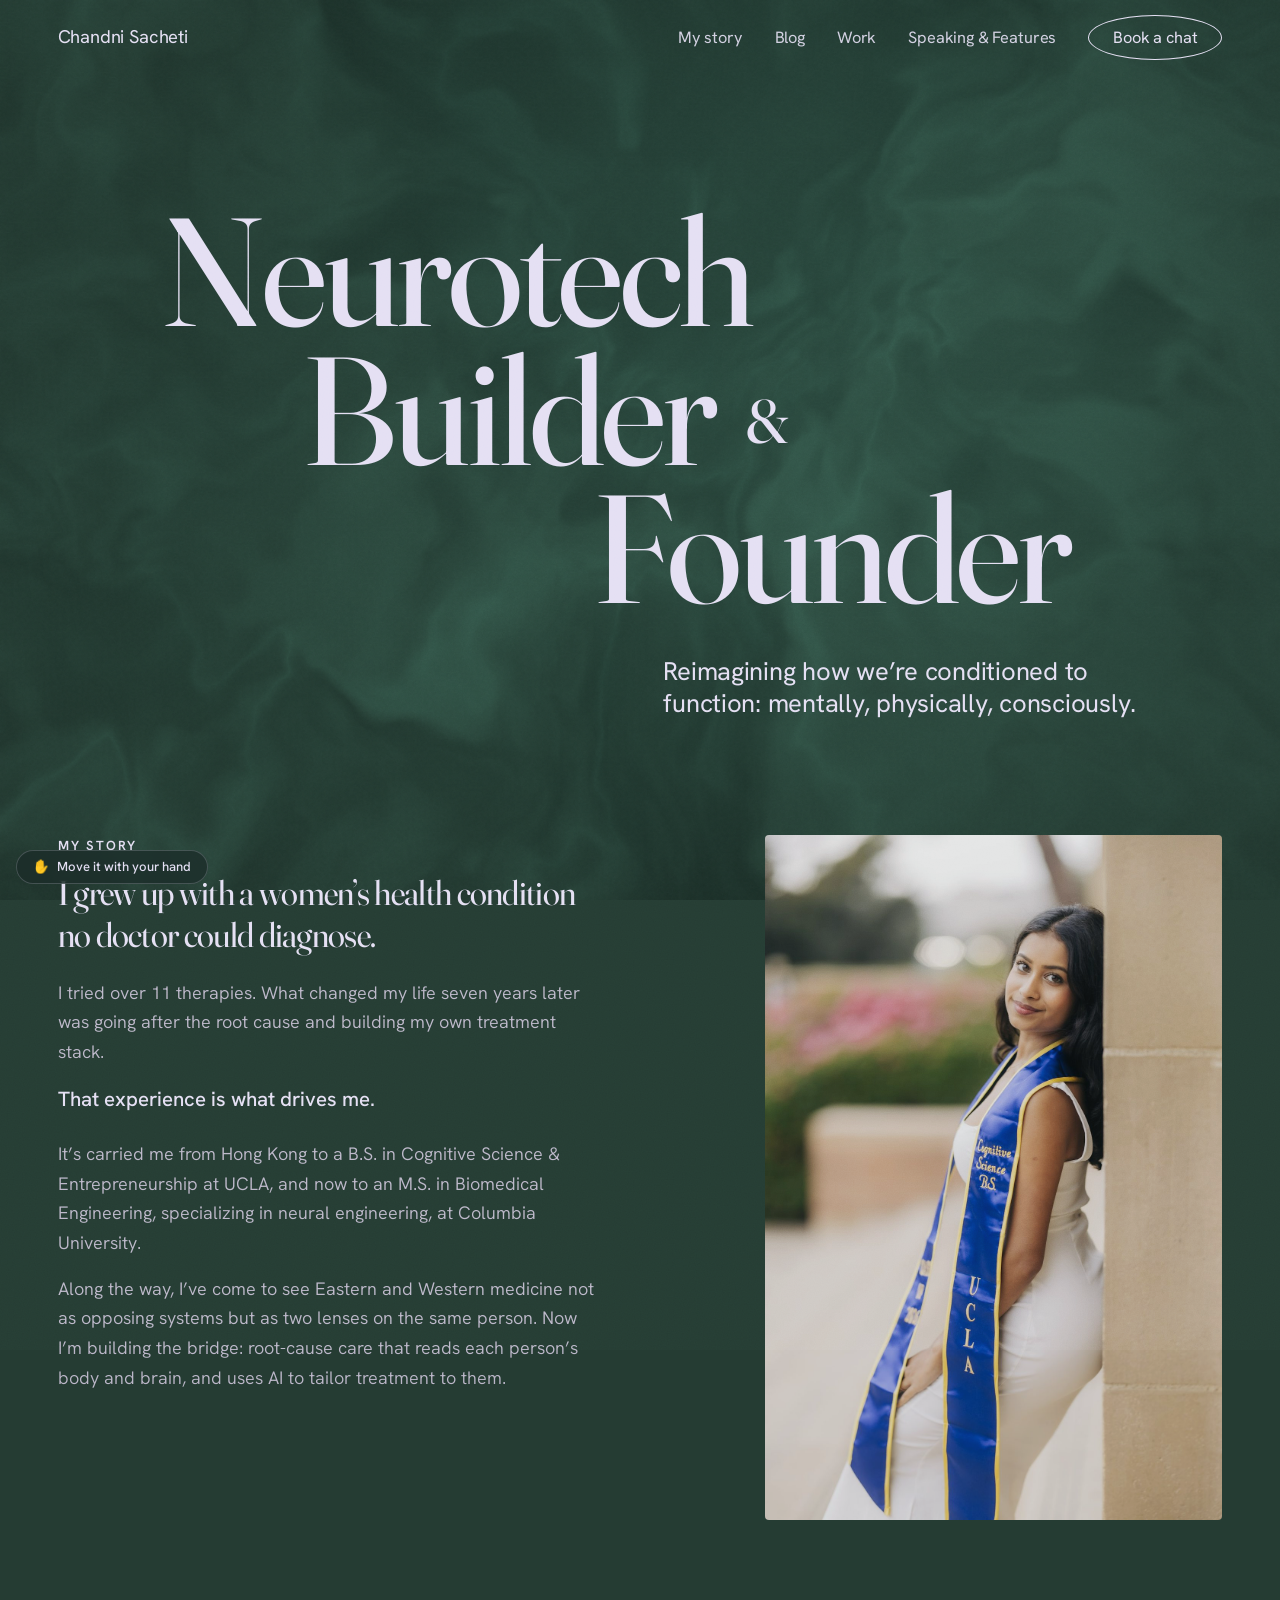
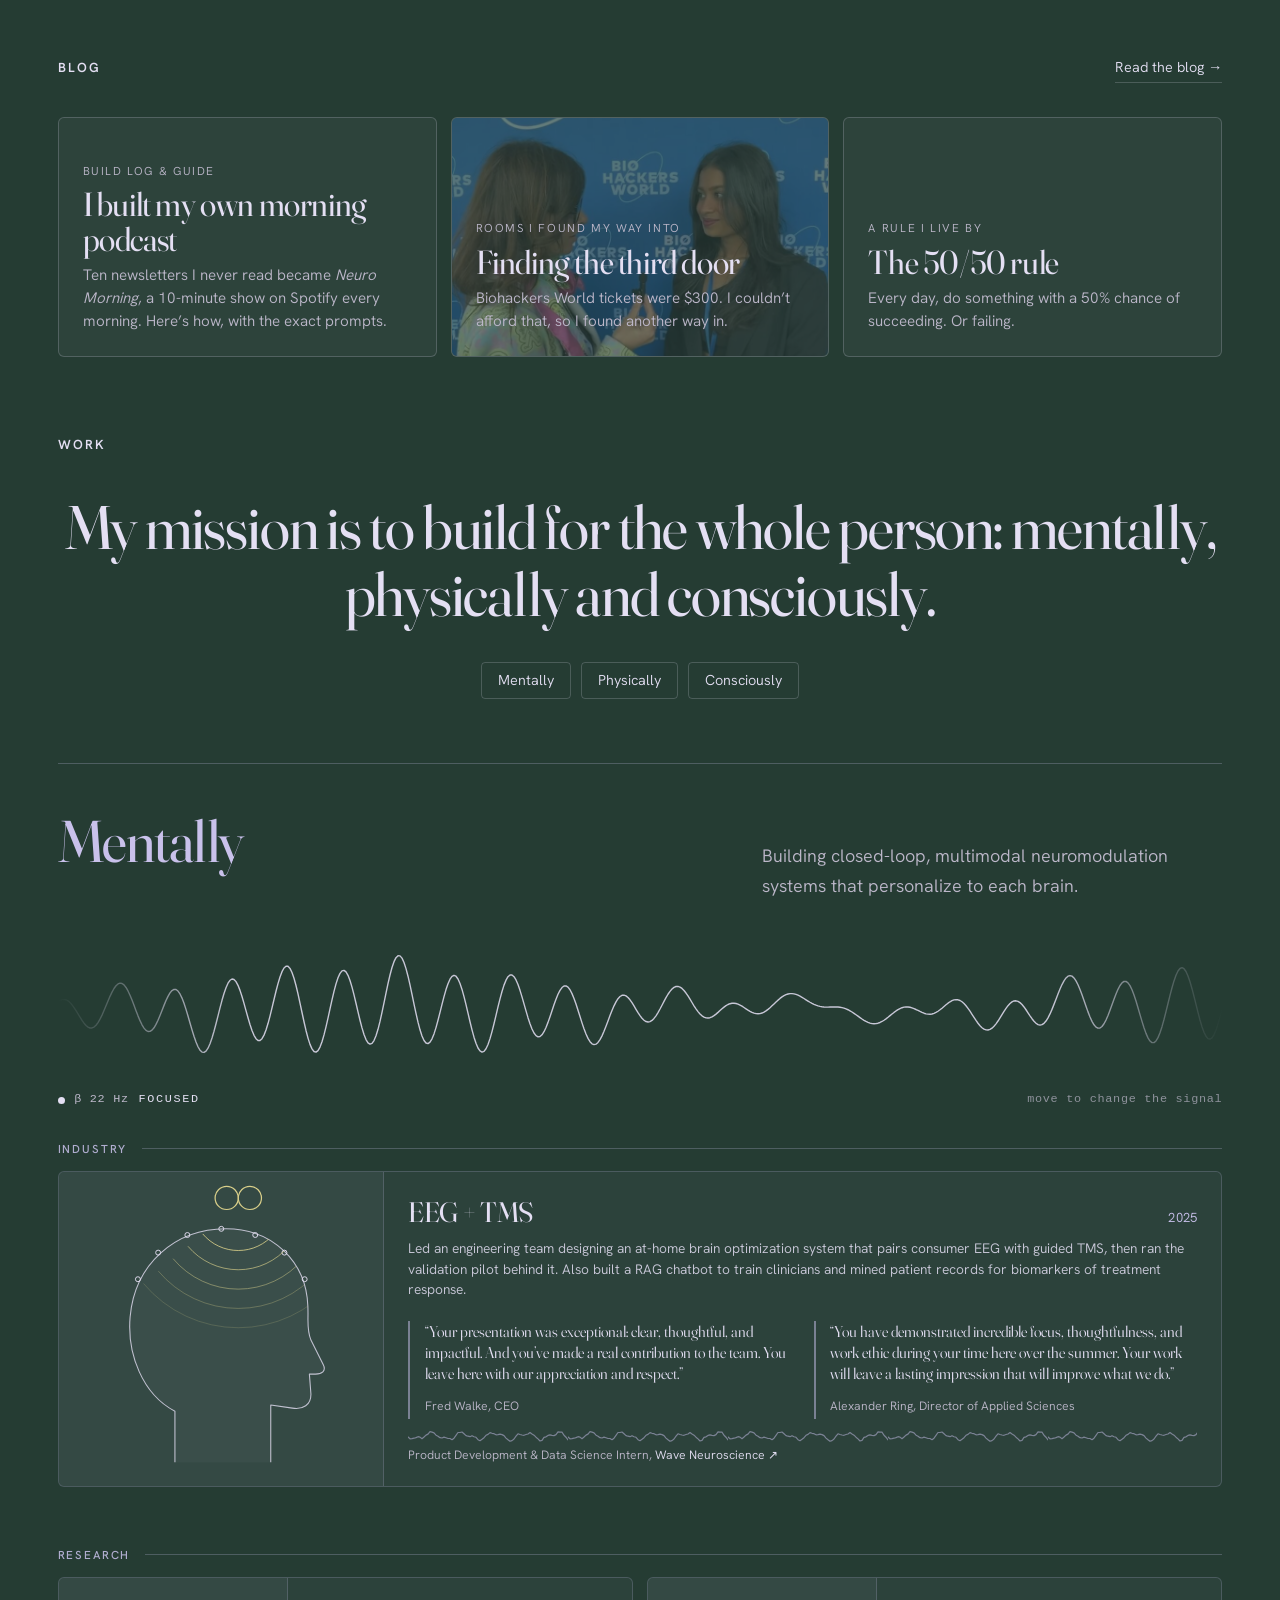
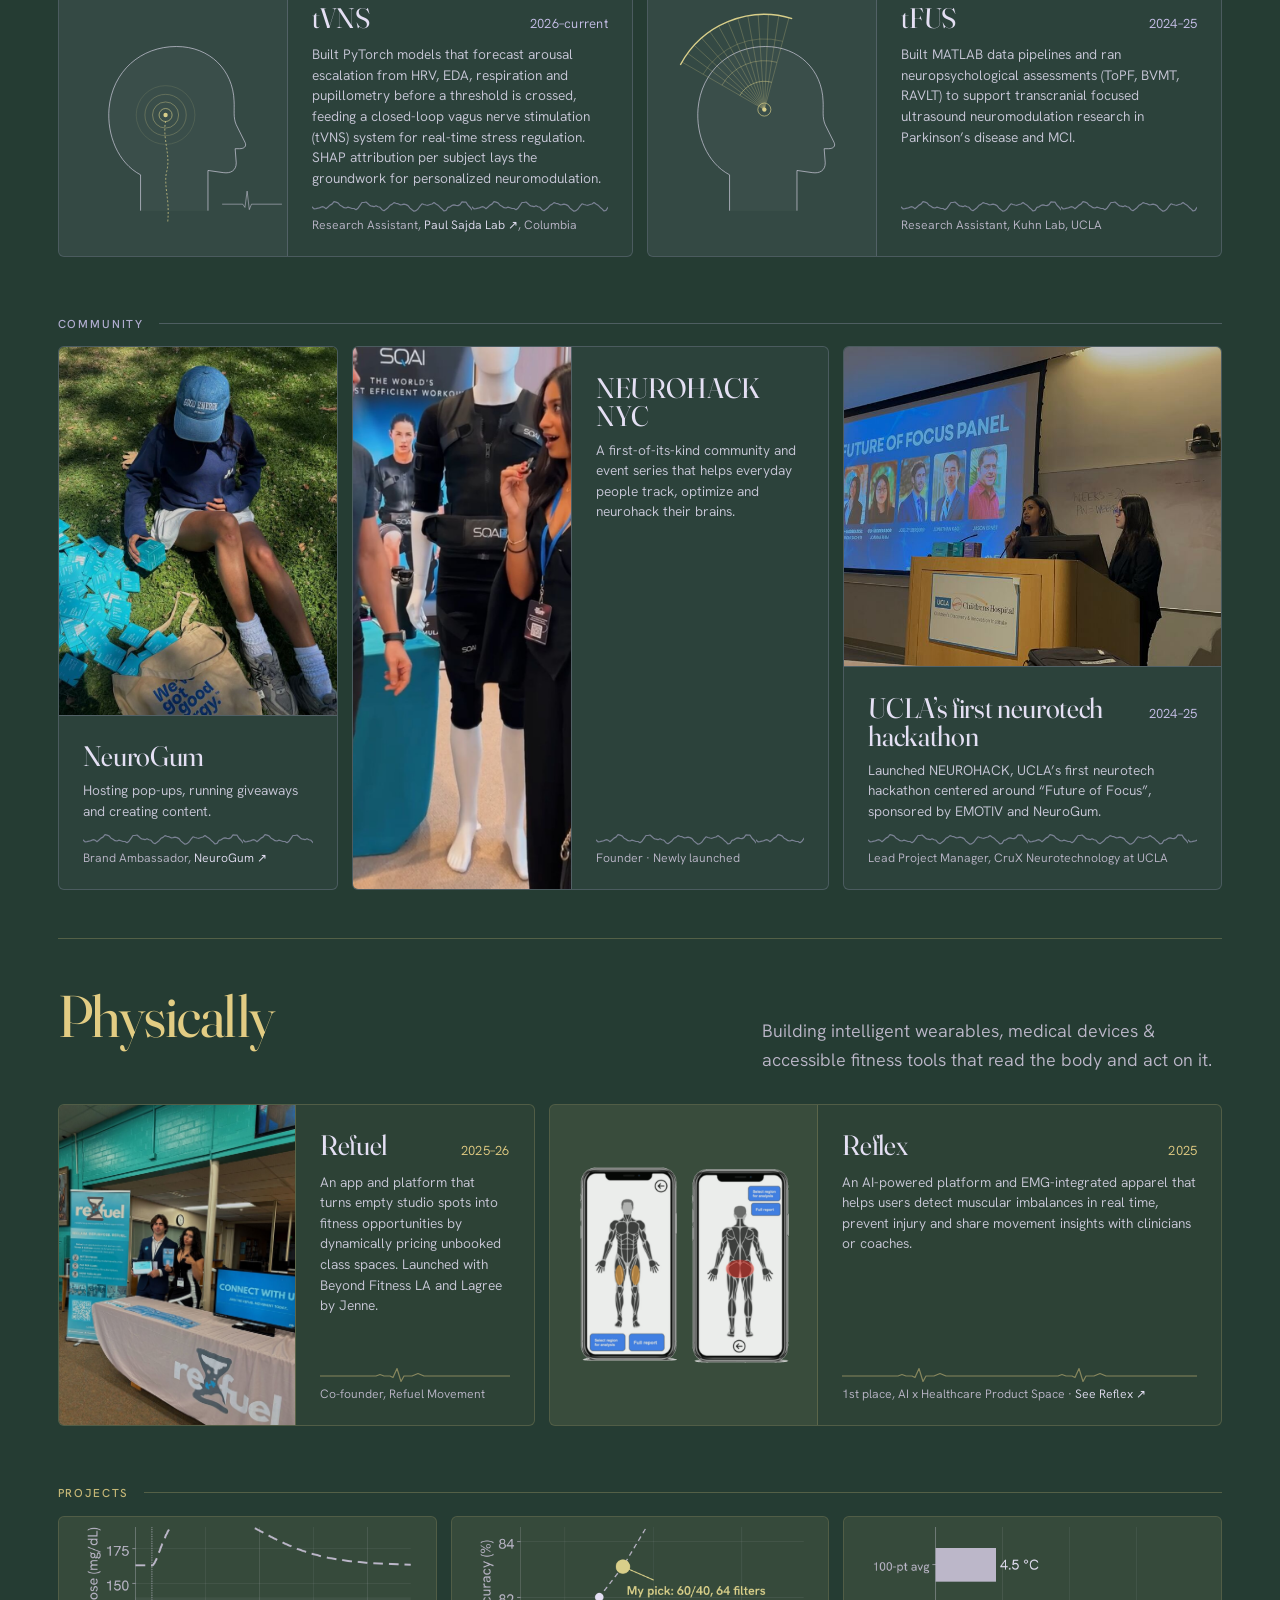
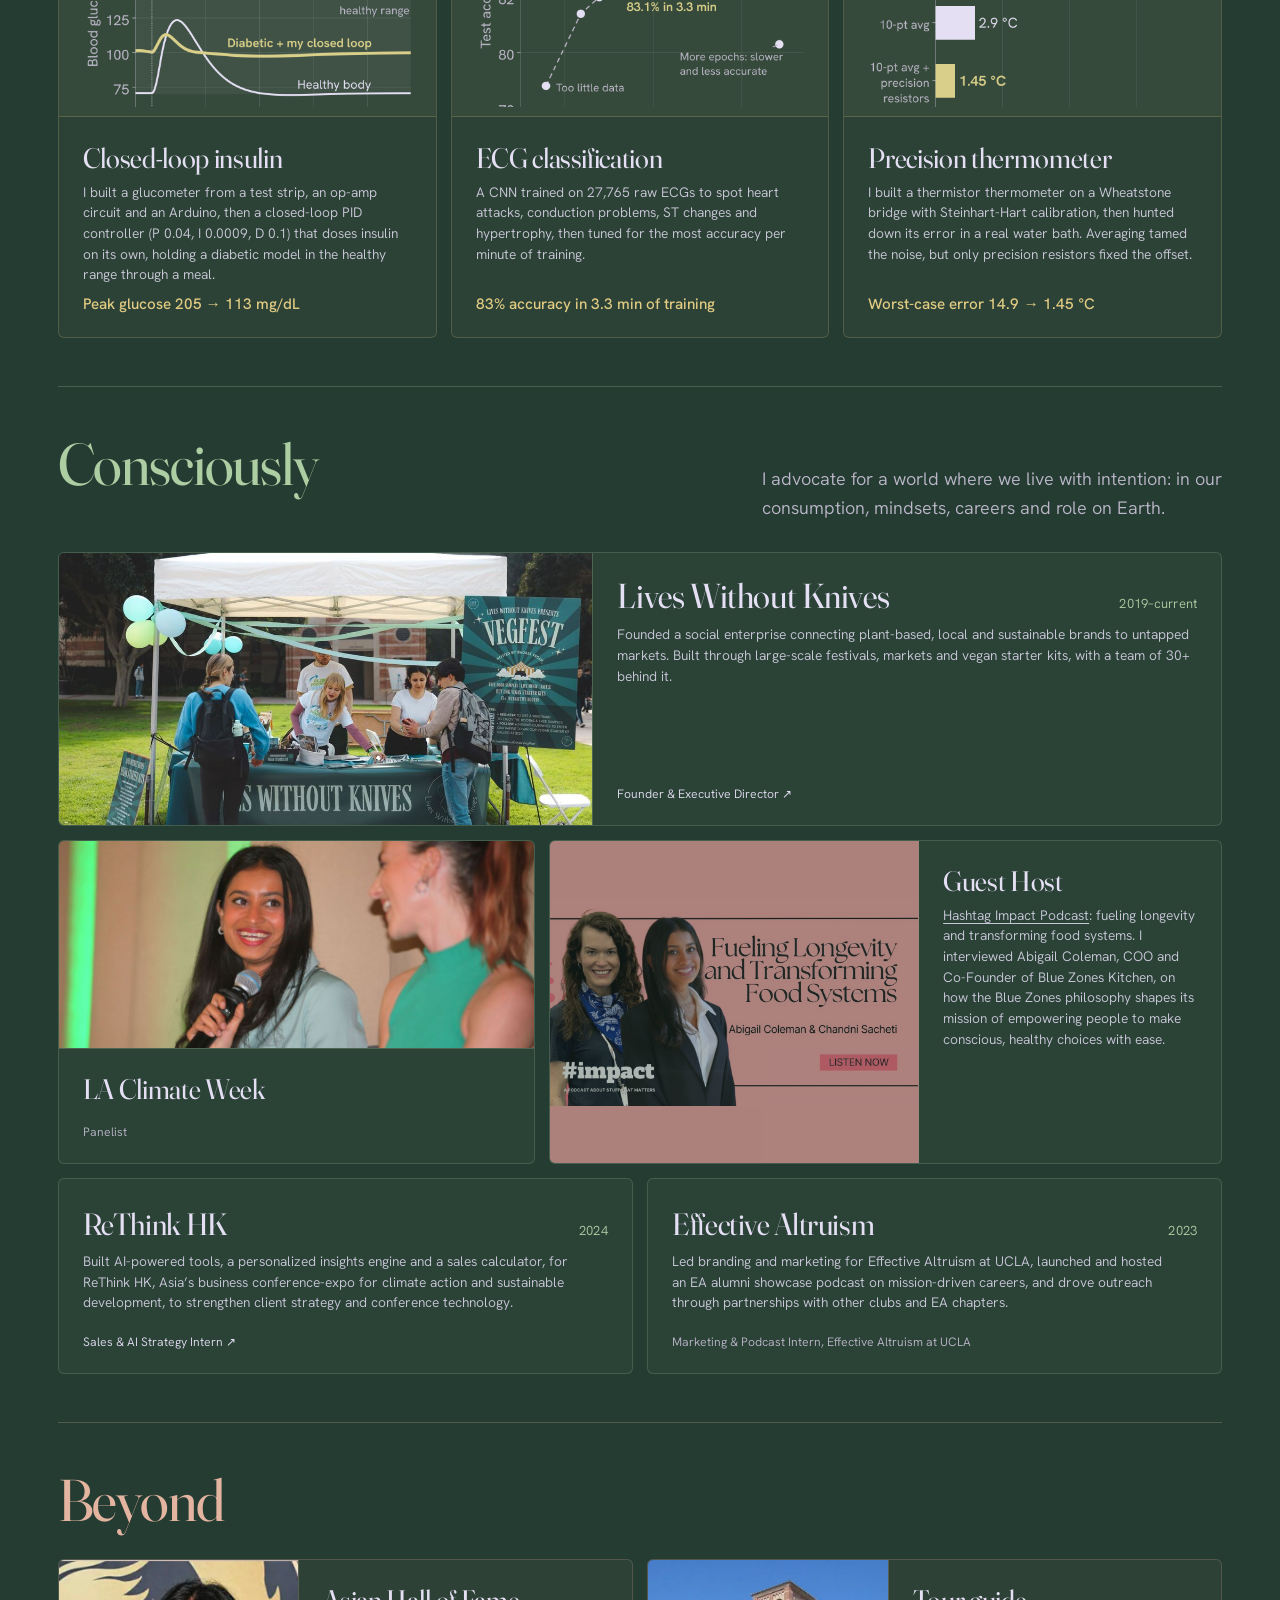
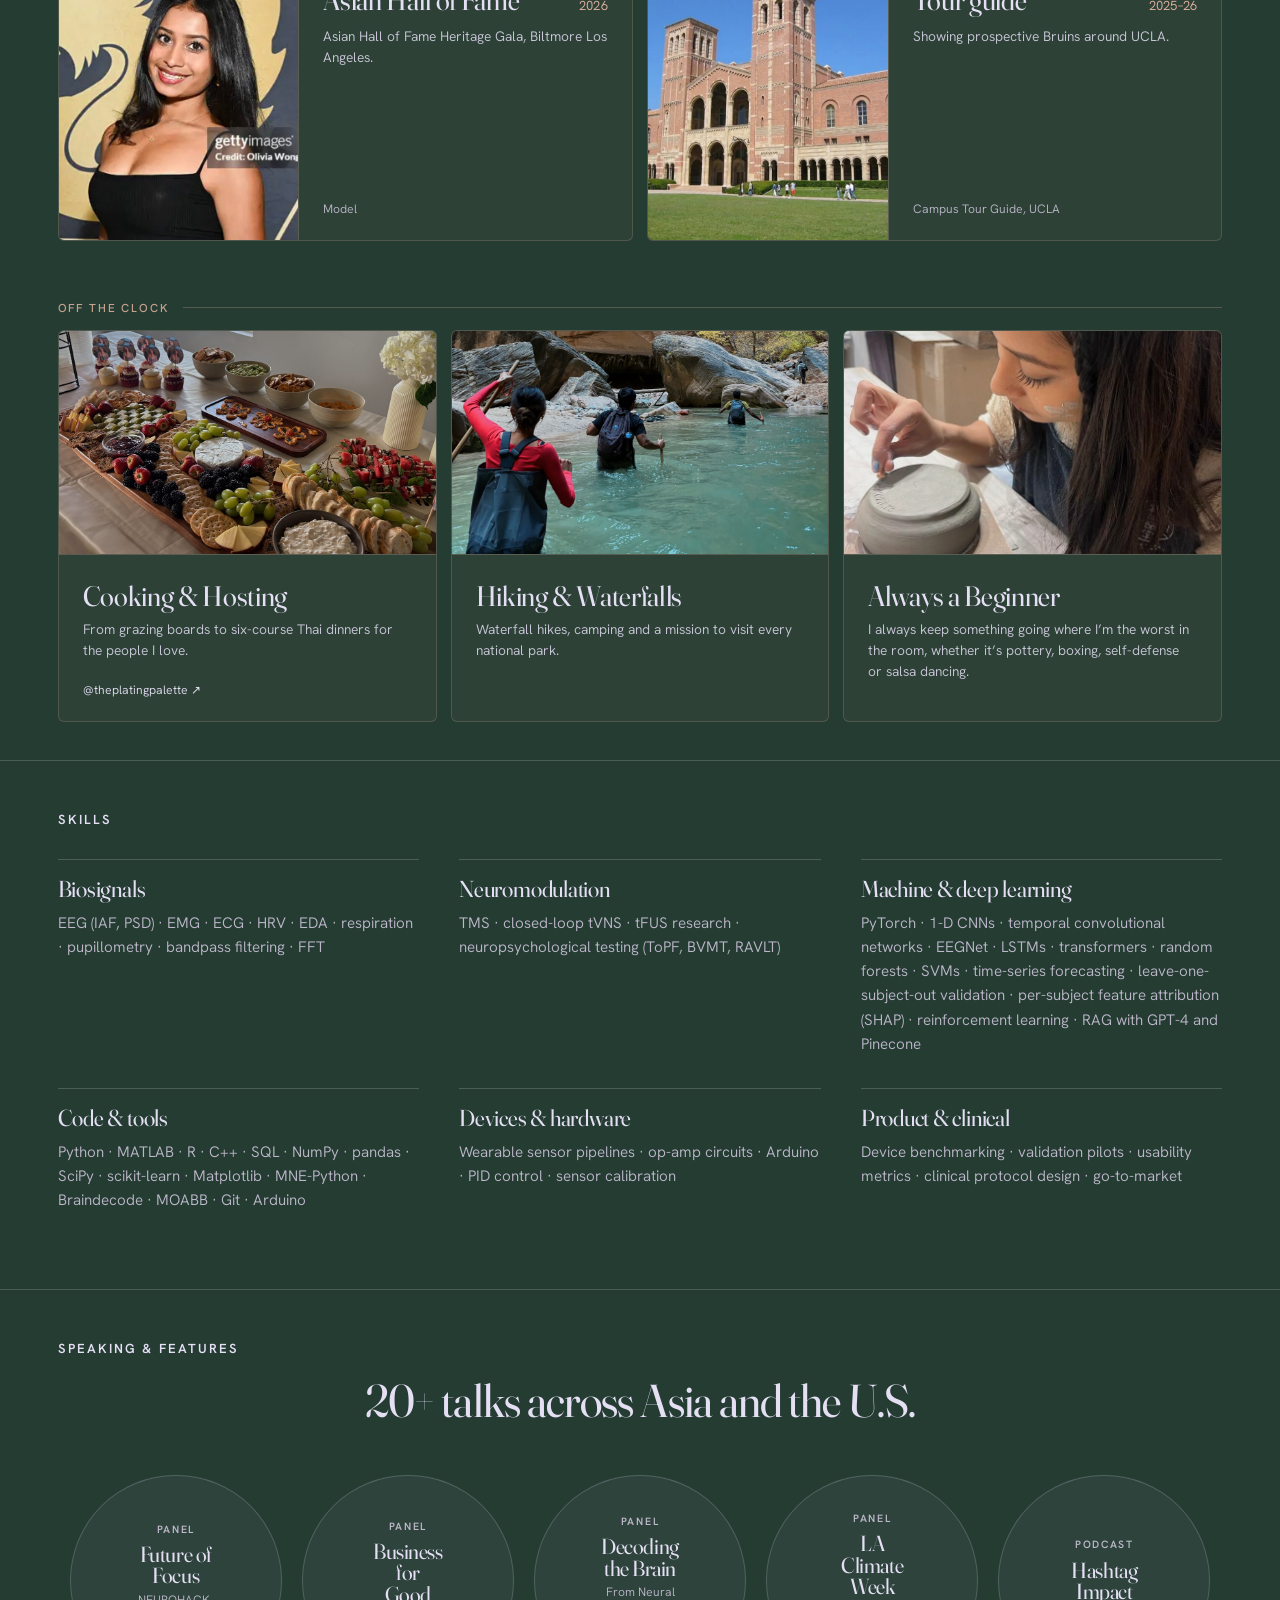
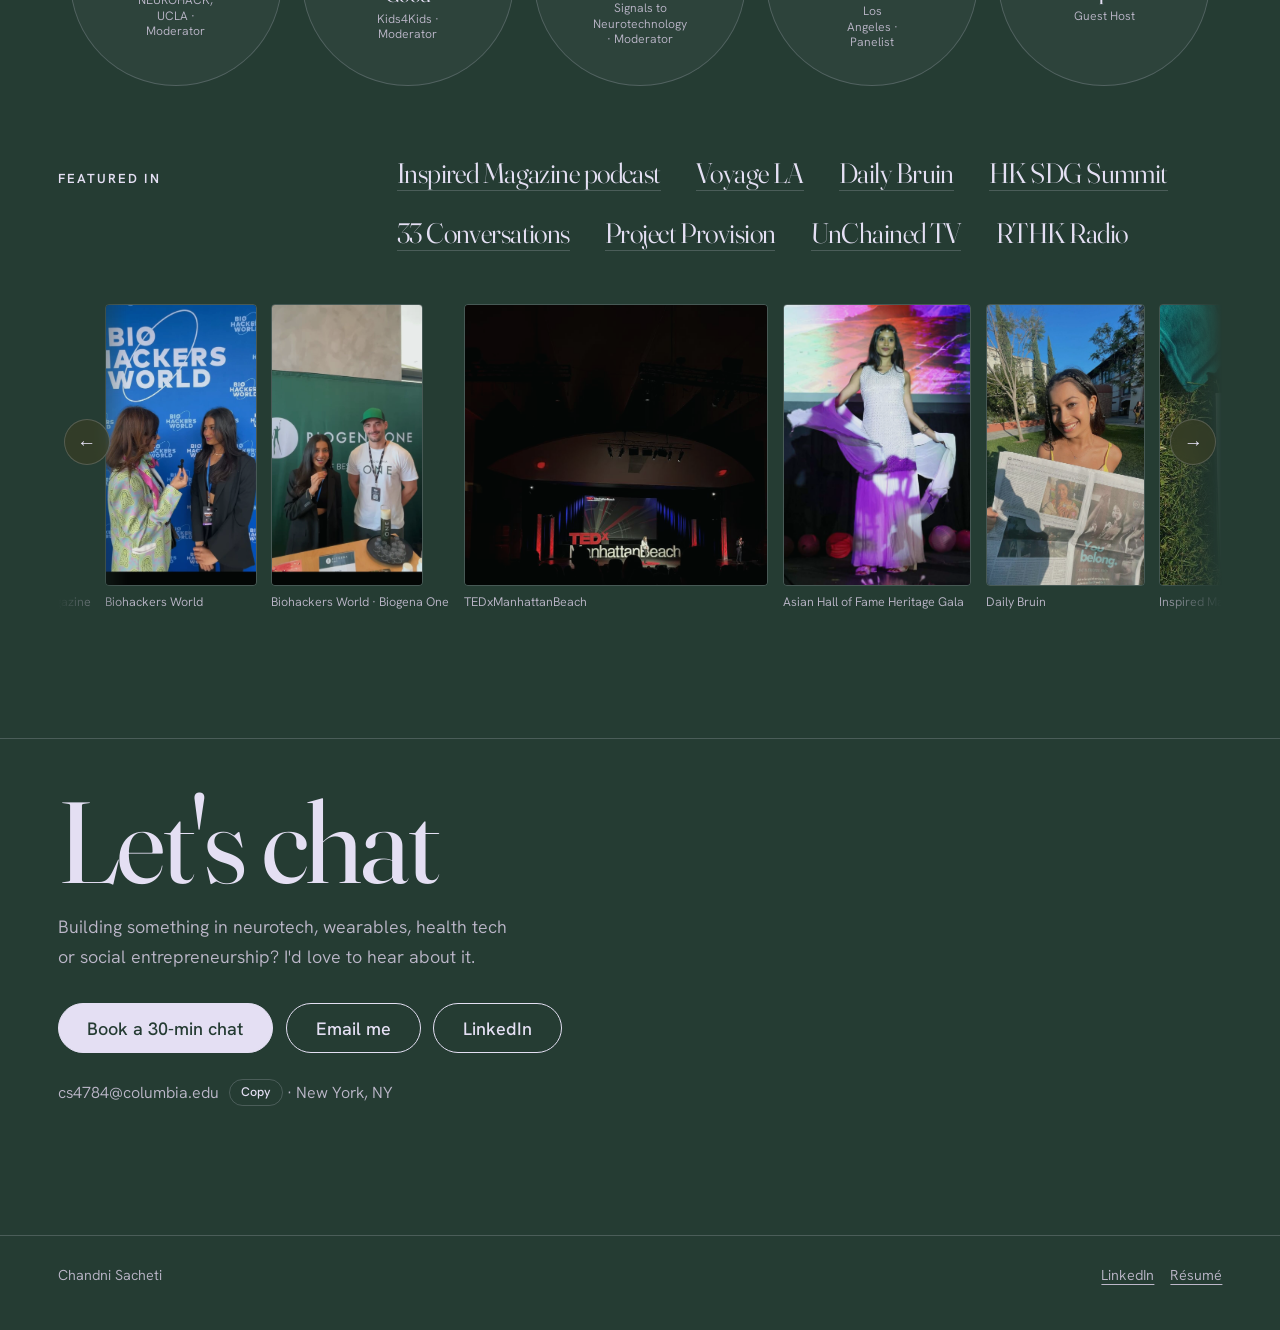
==== commit 14985a29: "Shader: back to the calm flowing background Co-Authored-By: Claude Opus 5.5 <noreply@anthropic.com> " ====
--- a/index.html
+++ b/index.html
@@ -420,6 +420,6 @@
 <script src="assets/vendor/gsap.min.js" defer></script>
 <script src="assets/vendor/ScrollTrigger.min.js" defer></script>
 <script src="assets/motion.js?v=1" defer></script>
-<script type="module" src="assets/bg.js?v=6"></script>
+<script type="module" src="assets/bg.js?v=7"></script>
 </body>
 </html>
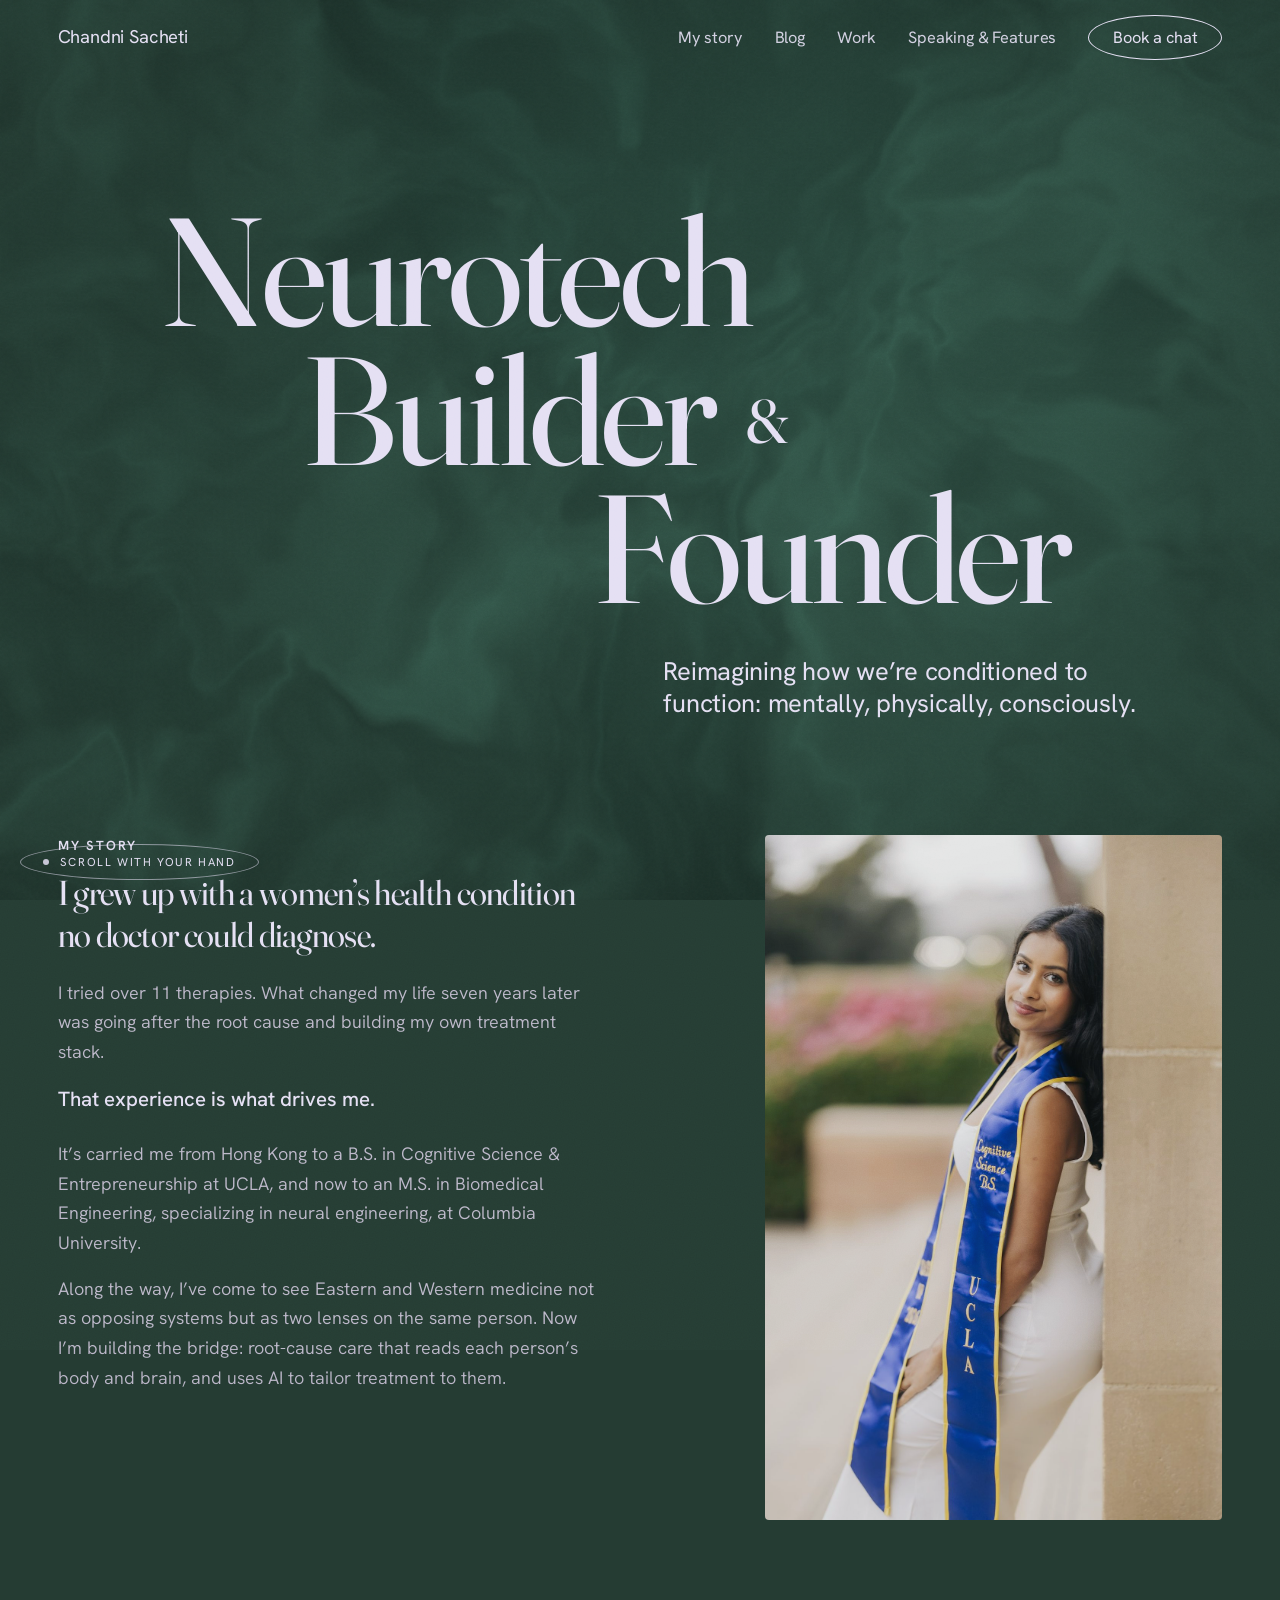
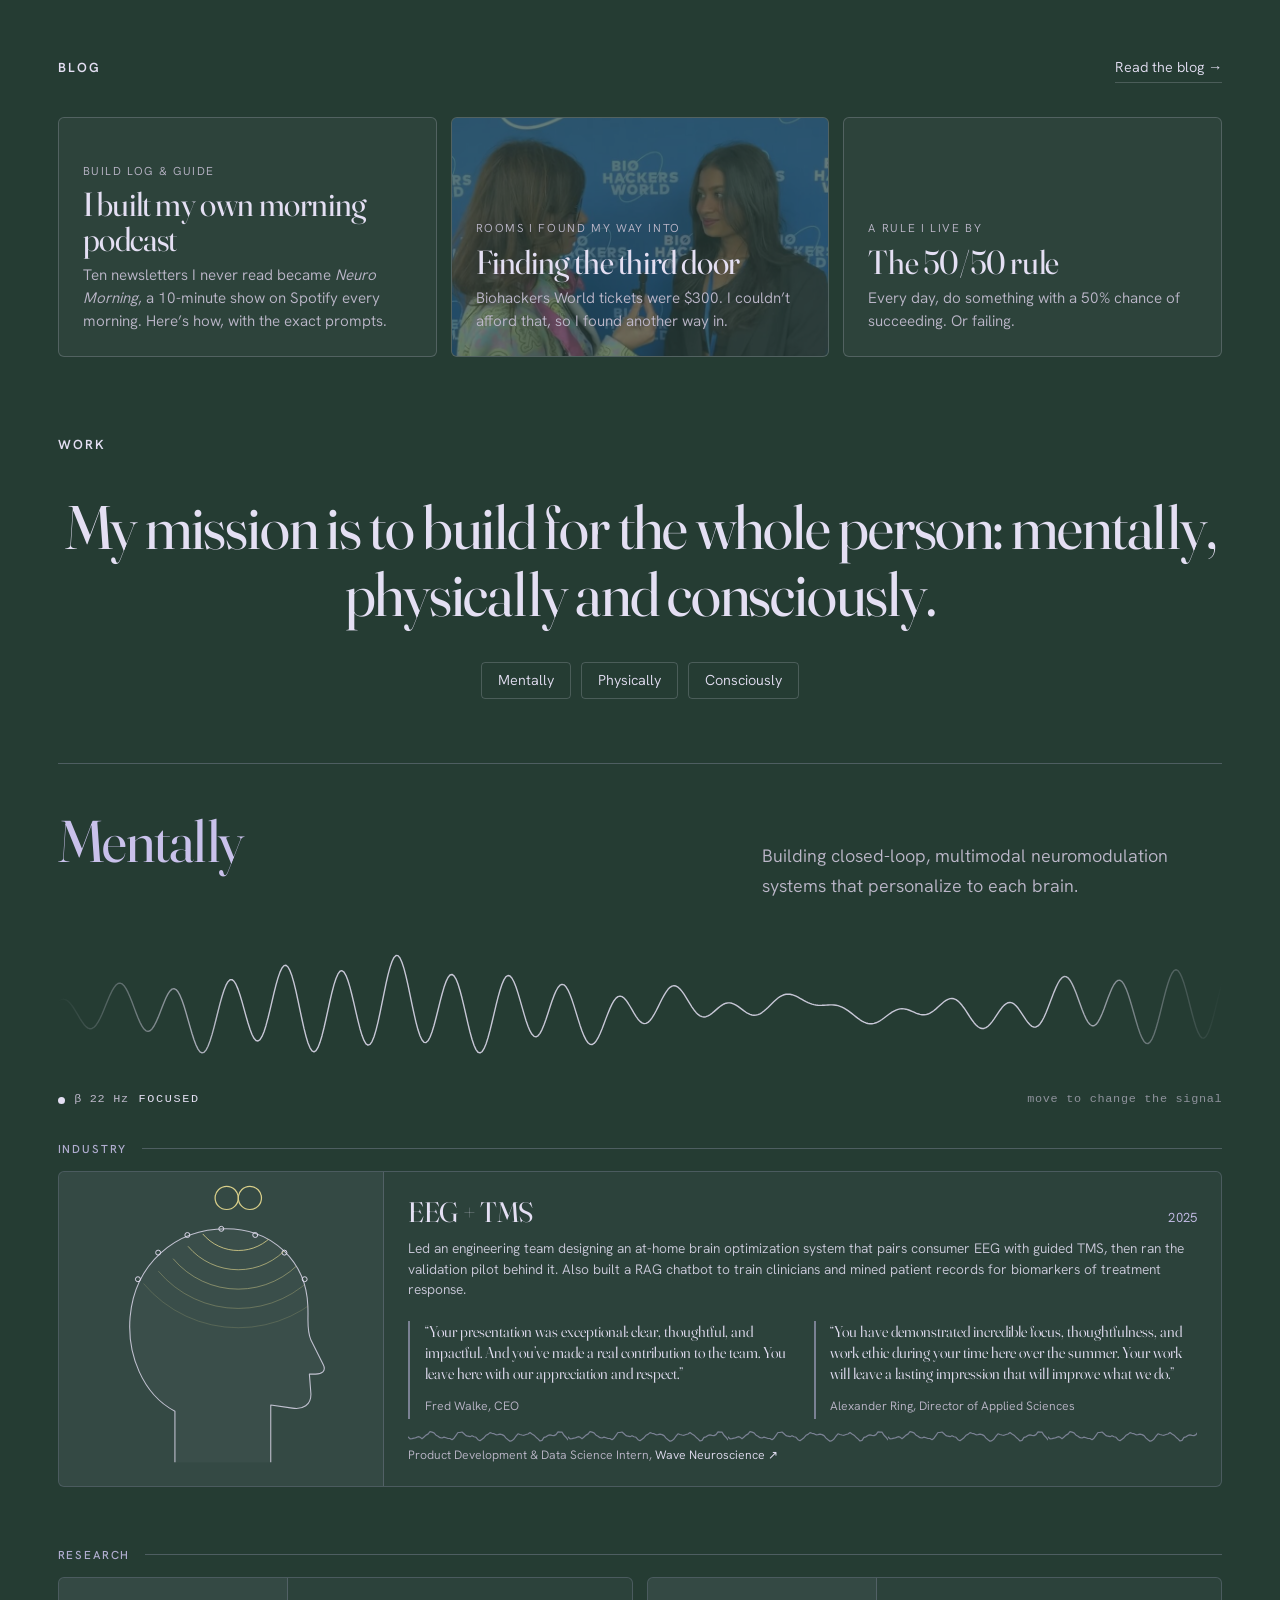
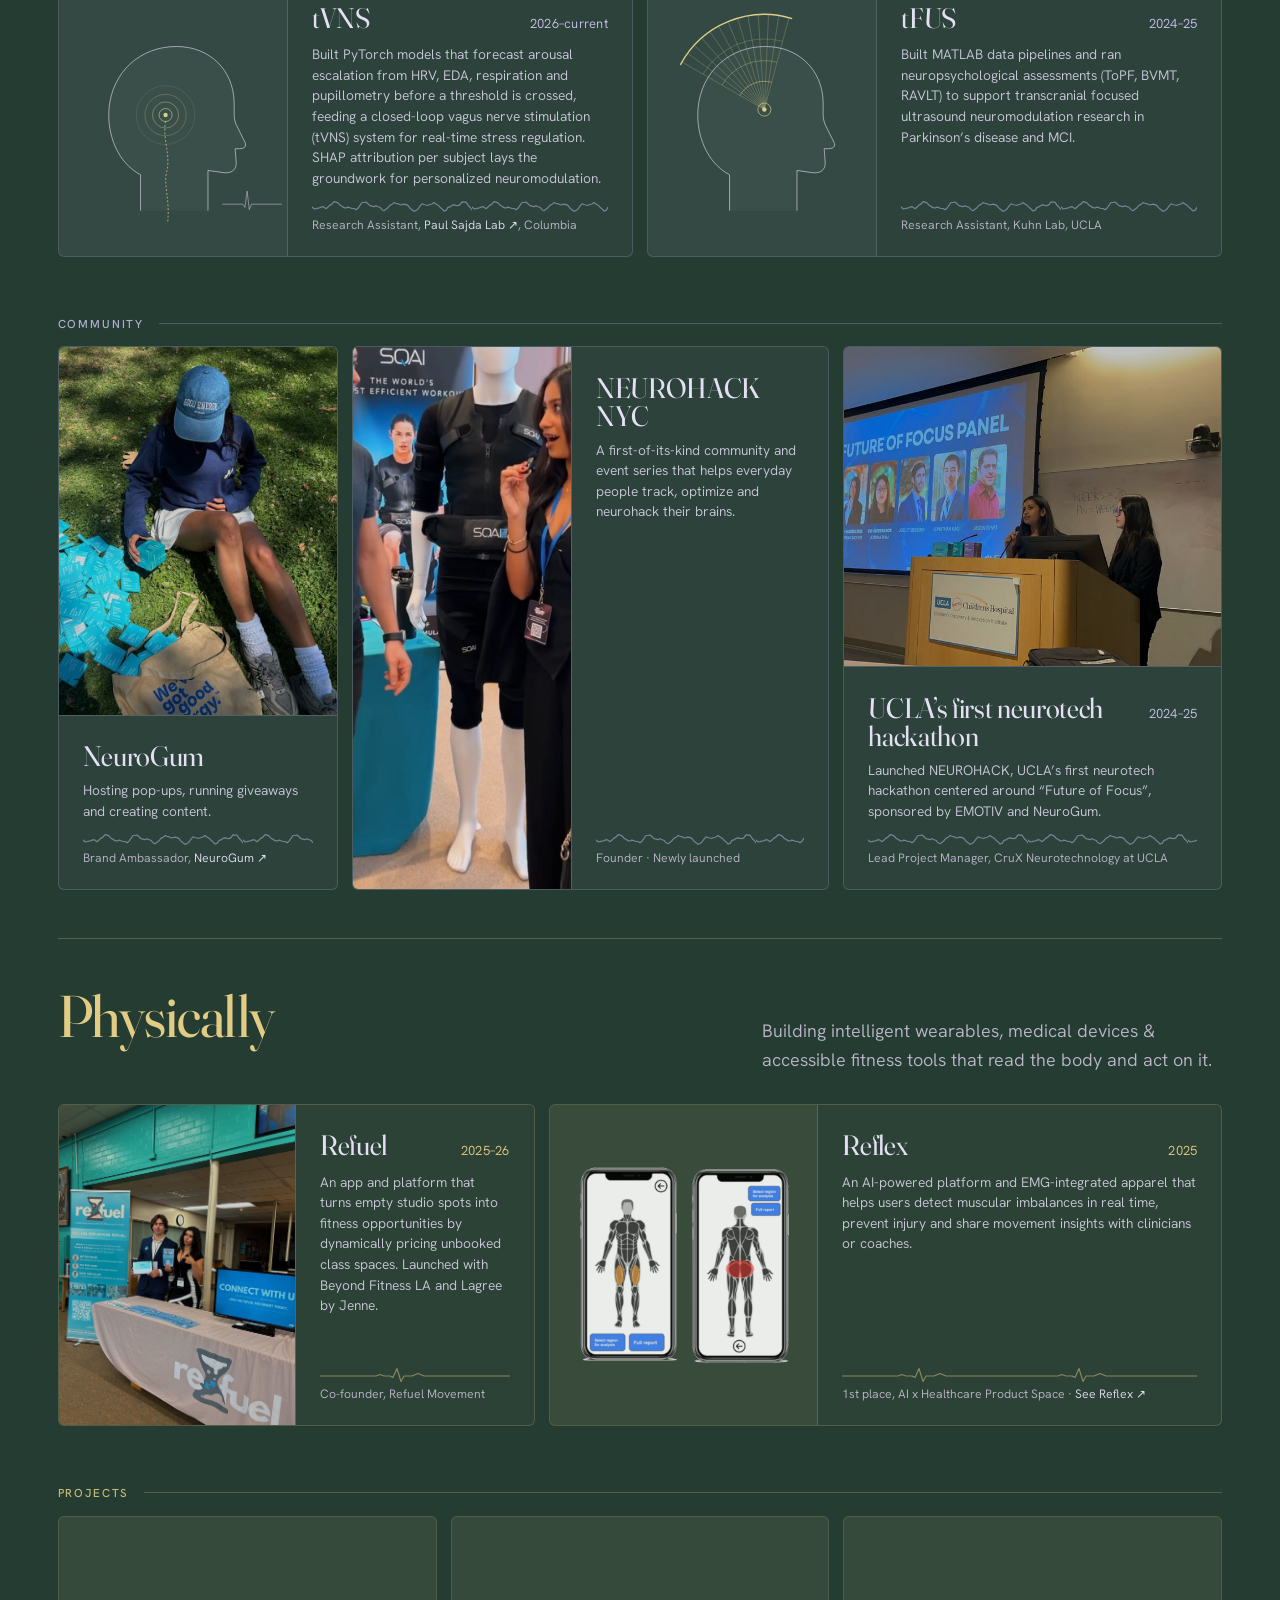
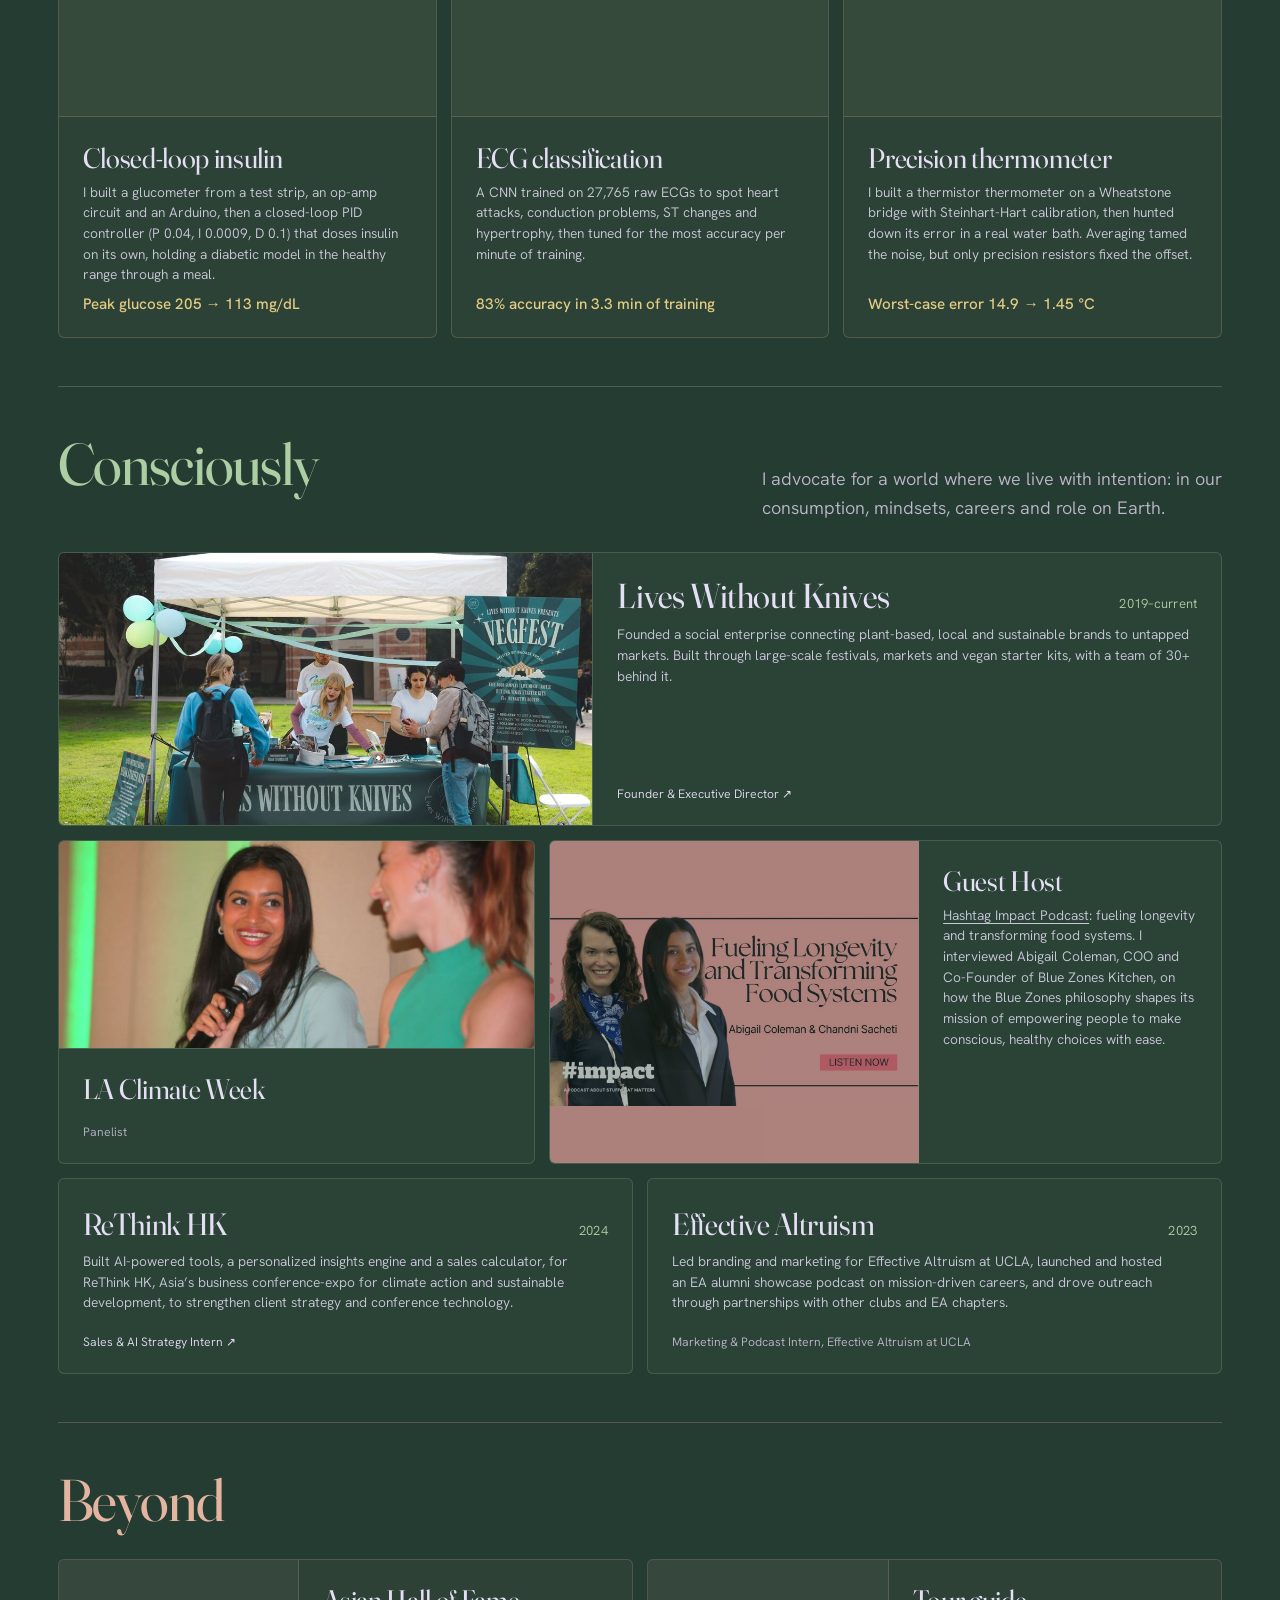
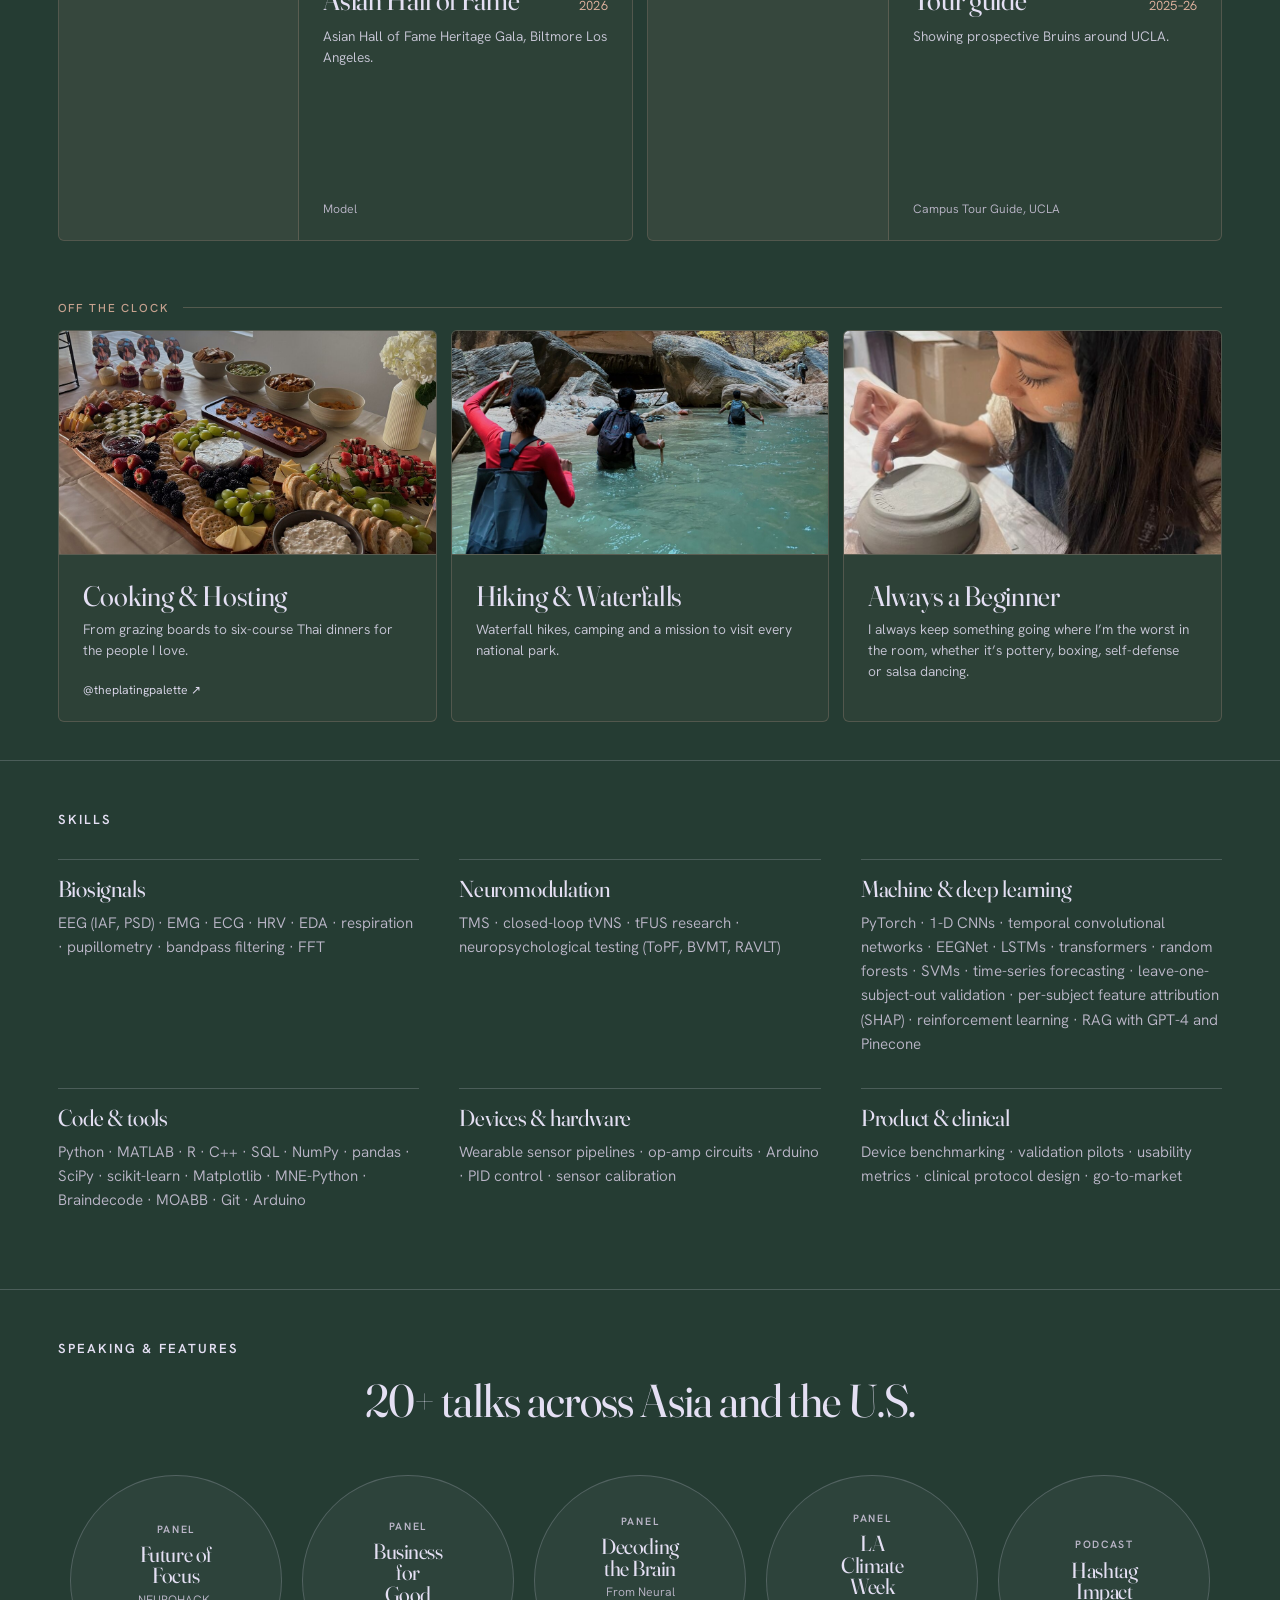
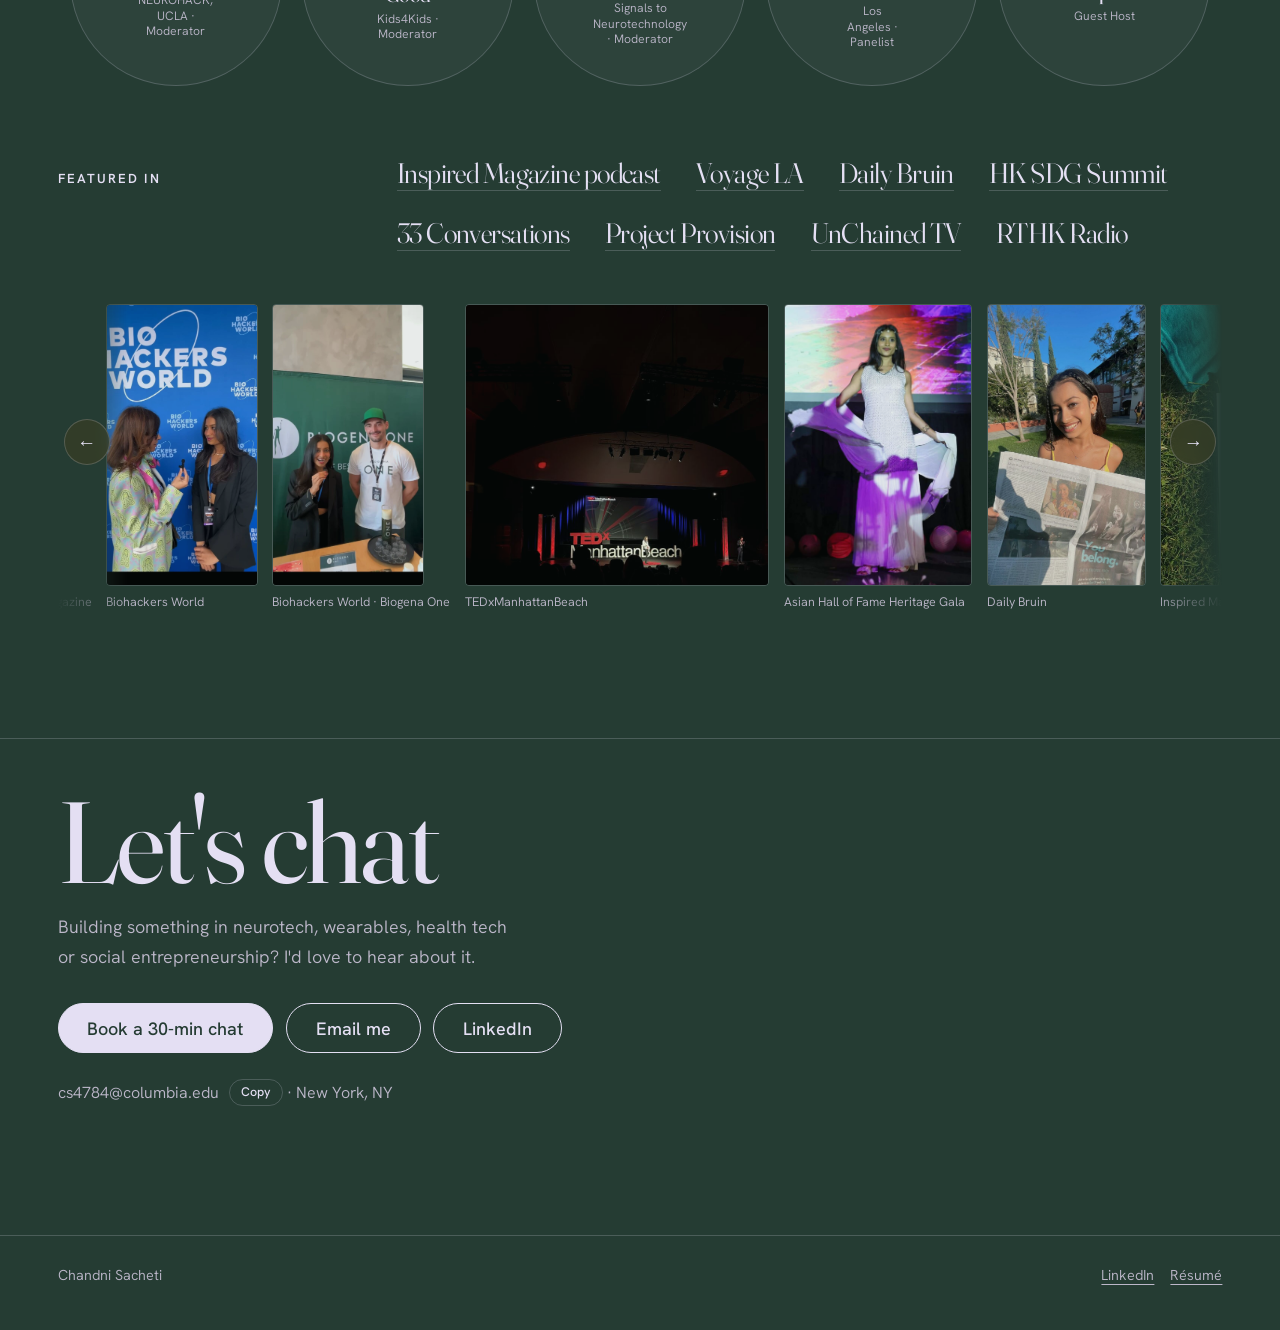
==== commit b1832dbd: "Hand control: scroll the page with palm height; themed button Co-Authored-By: Claude Opus 5.5 <norep" ====
--- a/index.html
+++ b/index.html
@@ -20,7 +20,7 @@
 <link rel="icon" href="favicon.svg" type="image/svg+xml">
 <link rel="preload" href="fonts/fraunces-latin-full-normal.woff2" as="font" type="font/woff2" crossorigin>
 <link rel="preload" href="fonts/hanken-grotesk-latin-wght-normal.woff2" as="font" type="font/woff2" crossorigin>
-<link rel="stylesheet" href="styles.css?v=55">
+<link rel="stylesheet" href="styles.css?v=56">
 </head>
 <body>
 <a class="skip" href="#main">Skip to content</a>
@@ -420,6 +420,6 @@
 <script src="assets/vendor/gsap.min.js" defer></script>
 <script src="assets/vendor/ScrollTrigger.min.js" defer></script>
 <script src="assets/motion.js?v=1" defer></script>
-<script type="module" src="assets/bg.js?v=7"></script>
+<script type="module" src="assets/bg.js?v=8"></script>
 </body>
 </html>
--- a/styles.css
+++ b/styles.css
@@ -827,12 +827,15 @@
 /* v129 three.js shader background */
 .bg-shader { position: fixed; inset: 0; width: 100vw; height: 100vh; z-index: -1; pointer-events: none; display: block; }
 .has-shader .glow { display: none; }
-/* v130 opt-in hand control */
-.hand-btn { position: fixed; left: max(16px, env(safe-area-inset-left)); bottom: calc(16px + env(safe-area-inset-bottom, 0px)); z-index: 65; display: inline-flex; align-items: center; gap: .5rem; padding: .6rem 1rem; border: 1px solid var(--line); border-radius: 999px; background: rgba(27, 44, 41, .72); -webkit-backdrop-filter: blur(10px); backdrop-filter: blur(10px); color: var(--cream); font: 500 .82rem/1 var(--sans); cursor: pointer; transition: border-color .2s, background-color .2s; }
-.hand-btn:hover { border-color: var(--cream); }
-.hand-btn[aria-pressed="true"] { background: var(--cream); color: var(--olive); }
-.hand-panel { position: fixed; left: max(16px, env(safe-area-inset-left)); bottom: calc(64px + env(safe-area-inset-bottom, 0px)); z-index: 65; width: 176px; border: 1px solid var(--line); border-radius: 10px; overflow: hidden; background: rgba(27, 44, 41, .85); }
-.hand-panel video, .hand-panel canvas { display: block; width: 176px; height: 132px; object-fit: cover; transform: scaleX(-1); opacity: .45; }
+/* v130 opt-in hand control, styled like the nav's ellipse button */
+.hand-btn { position: fixed; left: max(20px, env(safe-area-inset-left)); bottom: calc(20px + env(safe-area-inset-bottom, 0px)); z-index: 65; display: inline-flex; align-items: center; gap: .65rem; padding: .7rem 1.4rem; border: 1px solid rgba(228, 223, 243, .55); border-radius: 50%; background: transparent; color: var(--cream); font: 400 .72rem/1 var(--sans); letter-spacing: .14em; text-transform: uppercase; cursor: pointer; transition: background-color .25s, color .25s, border-color .25s; }
+.hand-btn:hover, .hand-btn[aria-pressed="true"] { background: var(--cream); color: var(--olive); border-color: var(--cream); }
+.hand-dot { width: 6px; height: 6px; border-radius: 50%; background: currentColor; opacity: .85; }
+.hand-btn[aria-pressed="true"] .hand-dot { animation: sig-live 2s infinite; }
+.hand-panel { position: fixed; left: max(20px, env(safe-area-inset-left)); bottom: calc(72px + env(safe-area-inset-bottom, 0px)); z-index: 65; width: 188px; border: 1px solid var(--line); border-radius: 6px; overflow: hidden; background: var(--tile); -webkit-backdrop-filter: blur(12px); backdrop-filter: blur(12px); }
+.hand-panel video, .hand-panel canvas { display: block; width: 188px; height: 141px; object-fit: cover; transform: scaleX(-1); opacity: .35; }
 .hand-panel canvas { position: absolute; left: 0; top: 0; transform: none; opacity: 1; }
-.hand-panel p { margin: 0; padding: .45rem .6rem; font-size: .7rem; line-height: 1.35; color: var(--cream-2); }
+.hand-cam { position: relative; }
+.hand-zone { position: absolute; left: 0; right: 0; top: 36%; height: 28%; border-top: 1px dashed rgba(228,223,243,.35); border-bottom: 1px dashed rgba(228,223,243,.35); pointer-events: none; }
+.hand-panel p { margin: 0; padding: .6rem .7rem .7rem; font-size: .72rem; line-height: 1.45; color: var(--cream-2); }
 @media print { .hand-btn, .hand-panel { display: none; } }
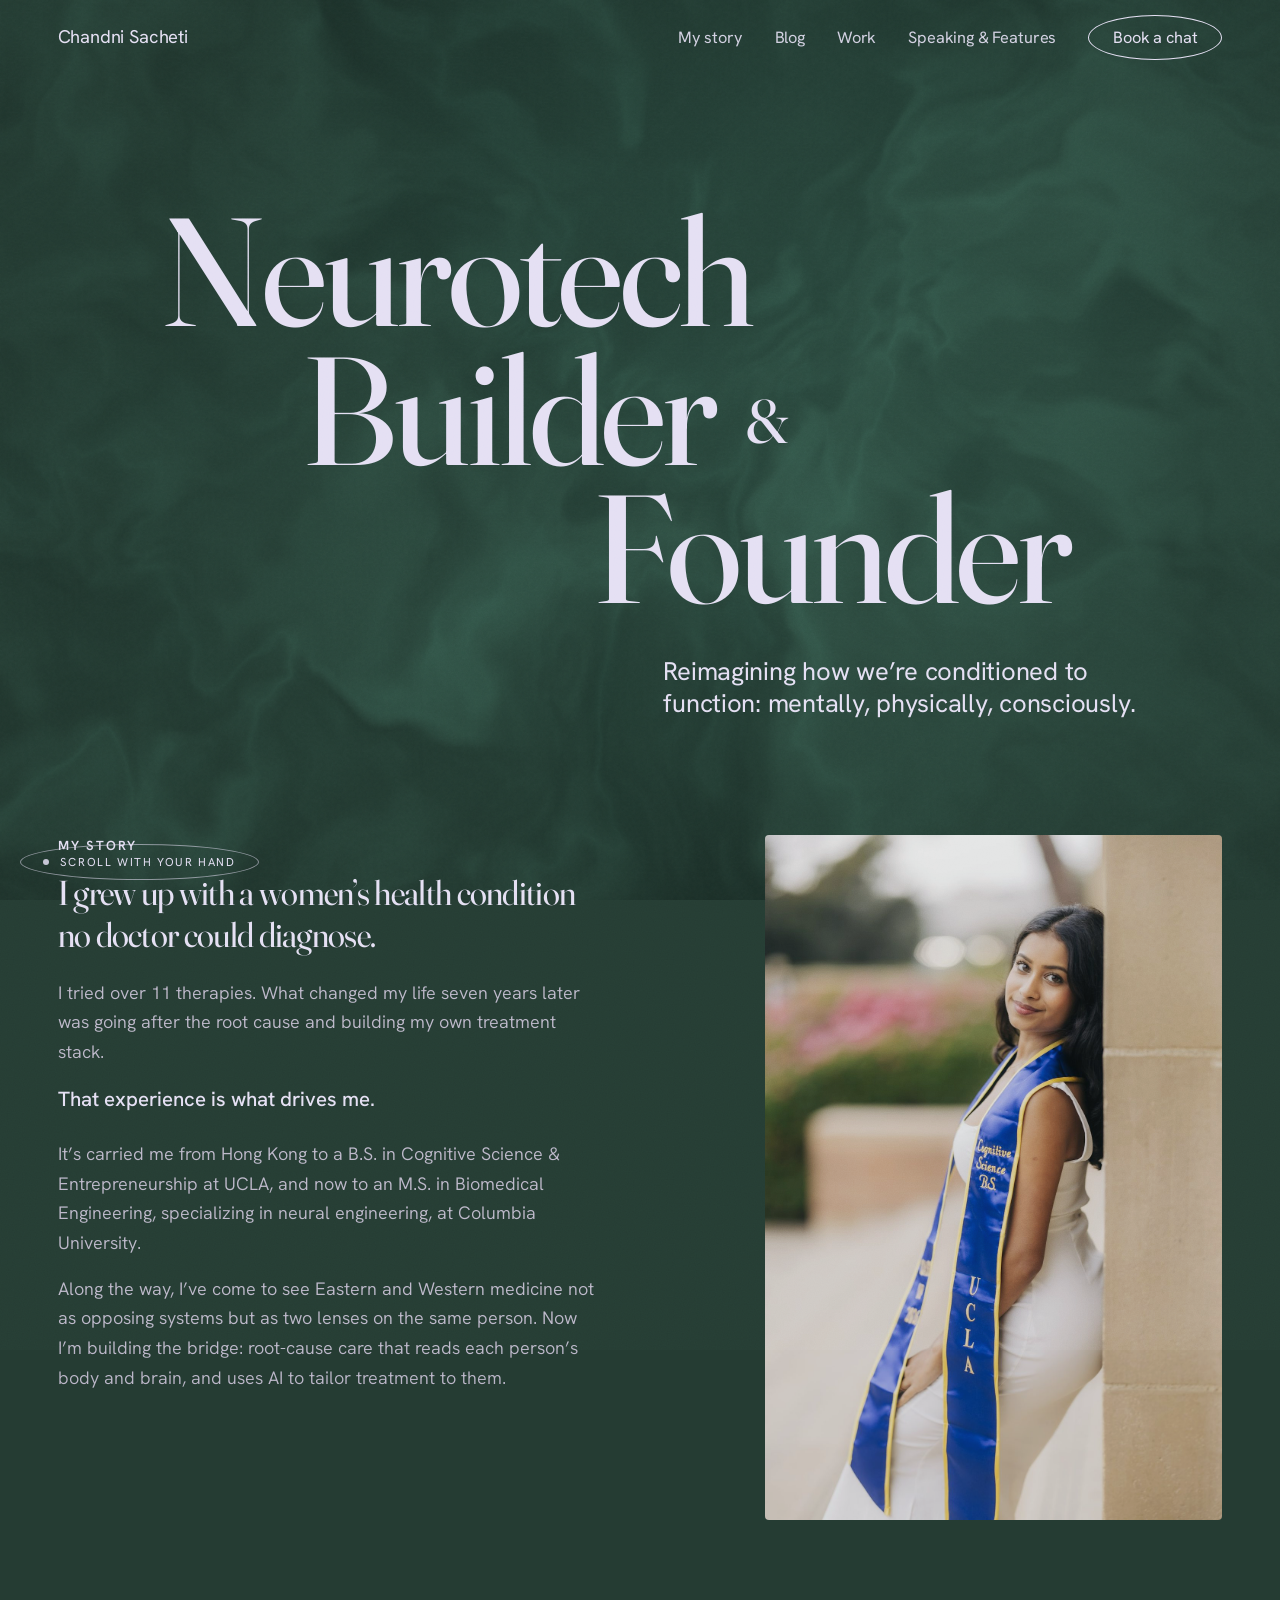
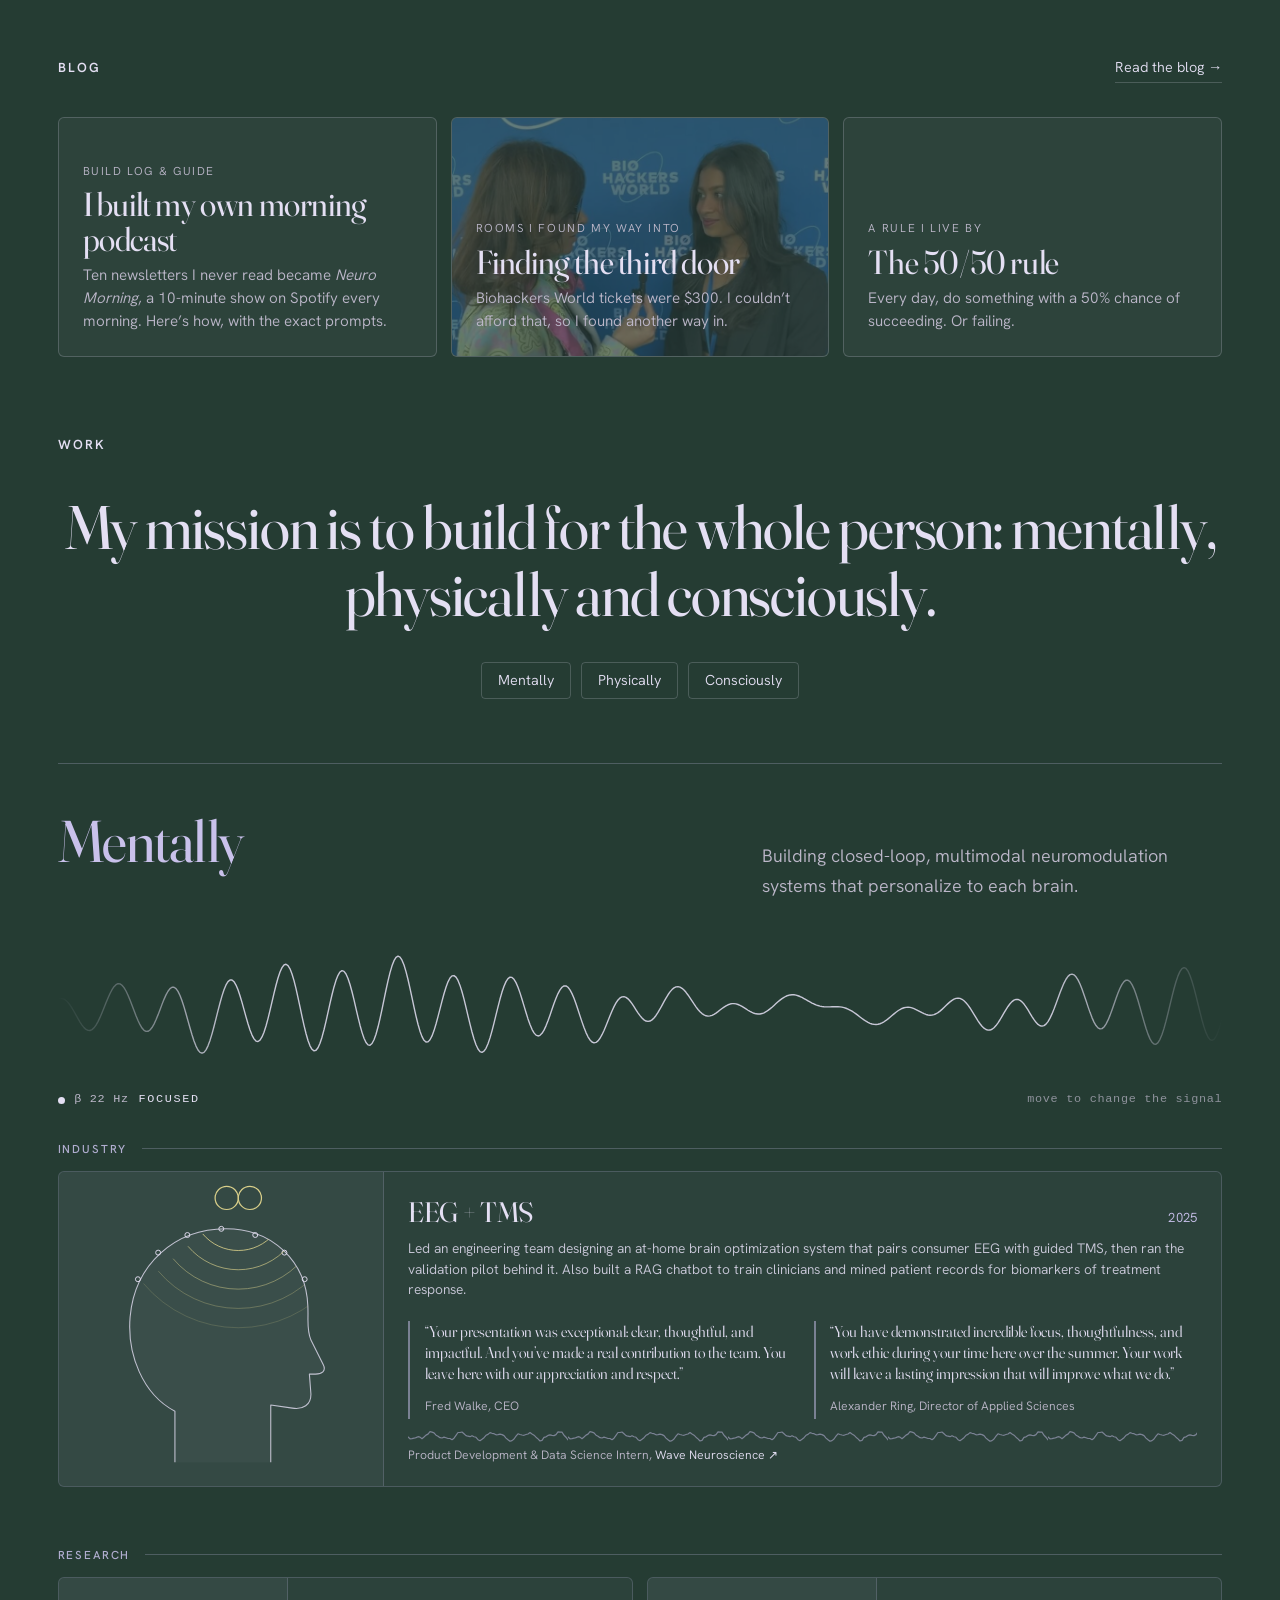
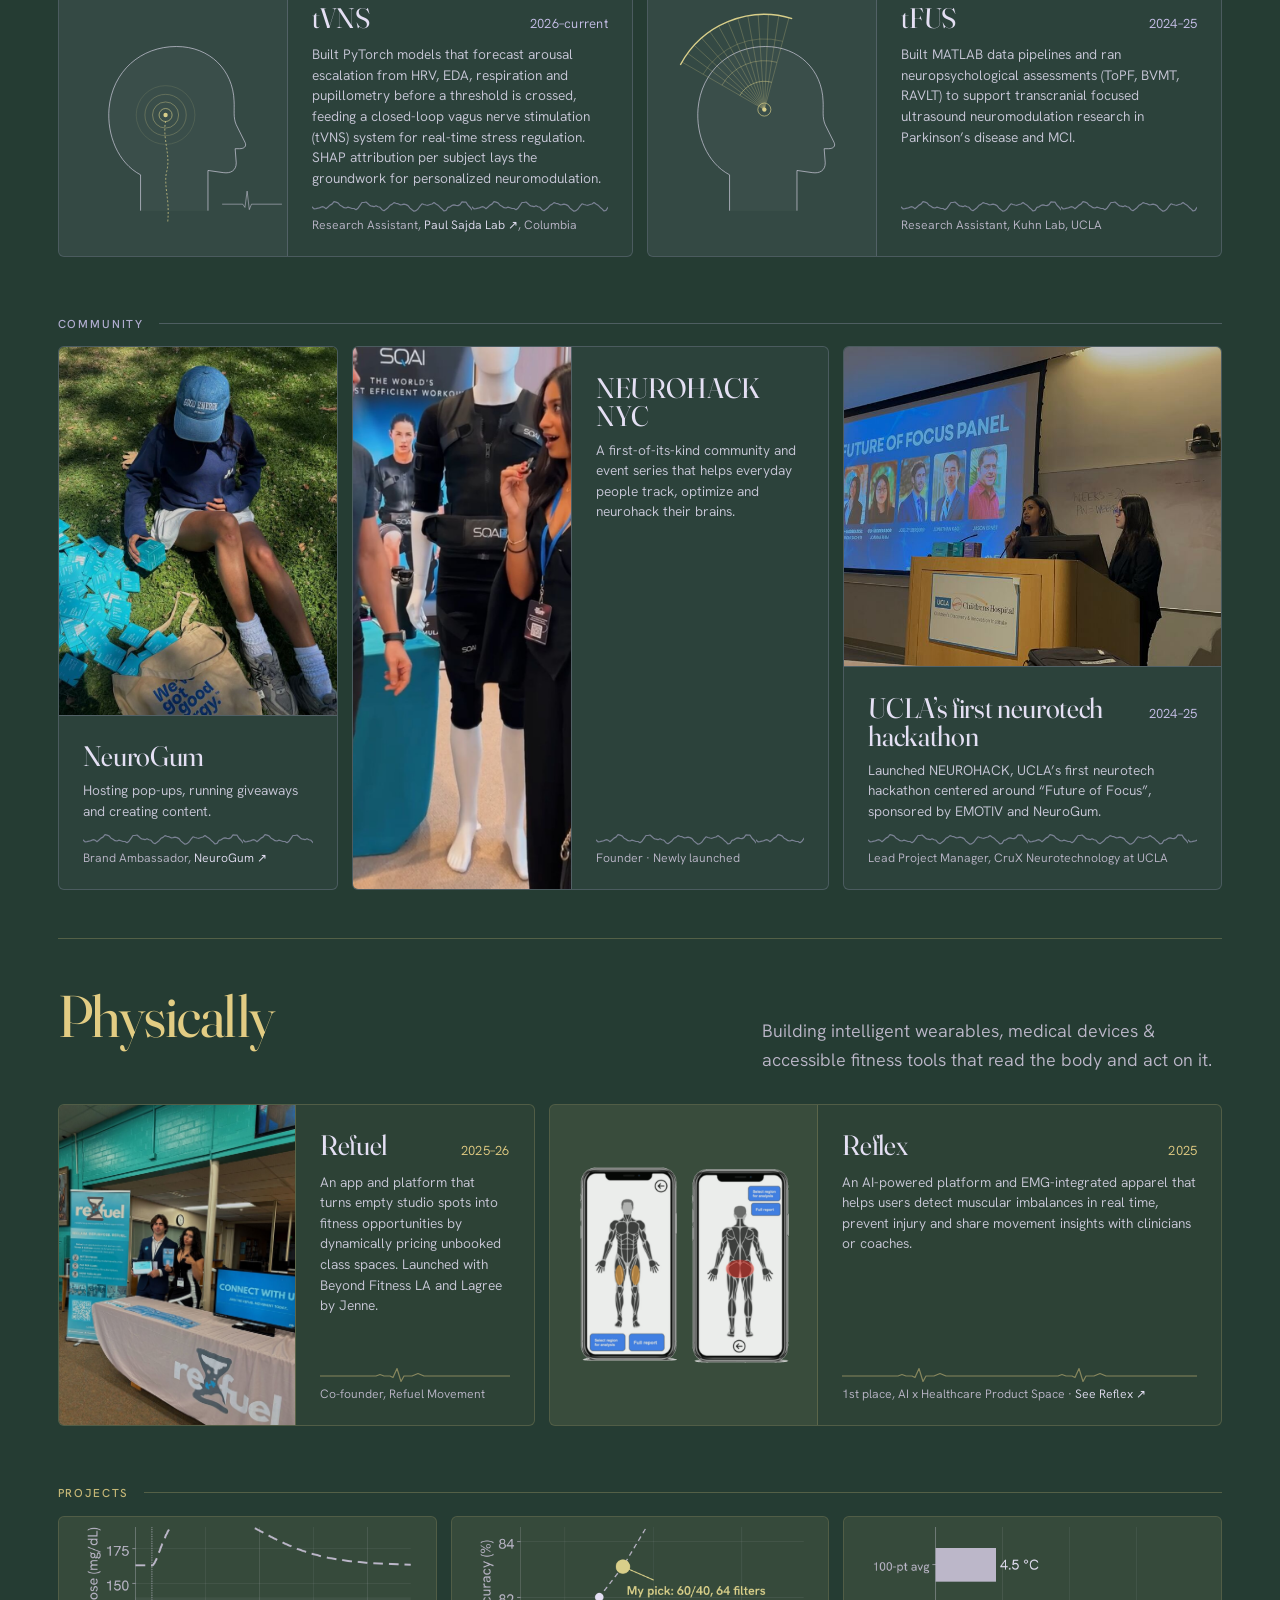
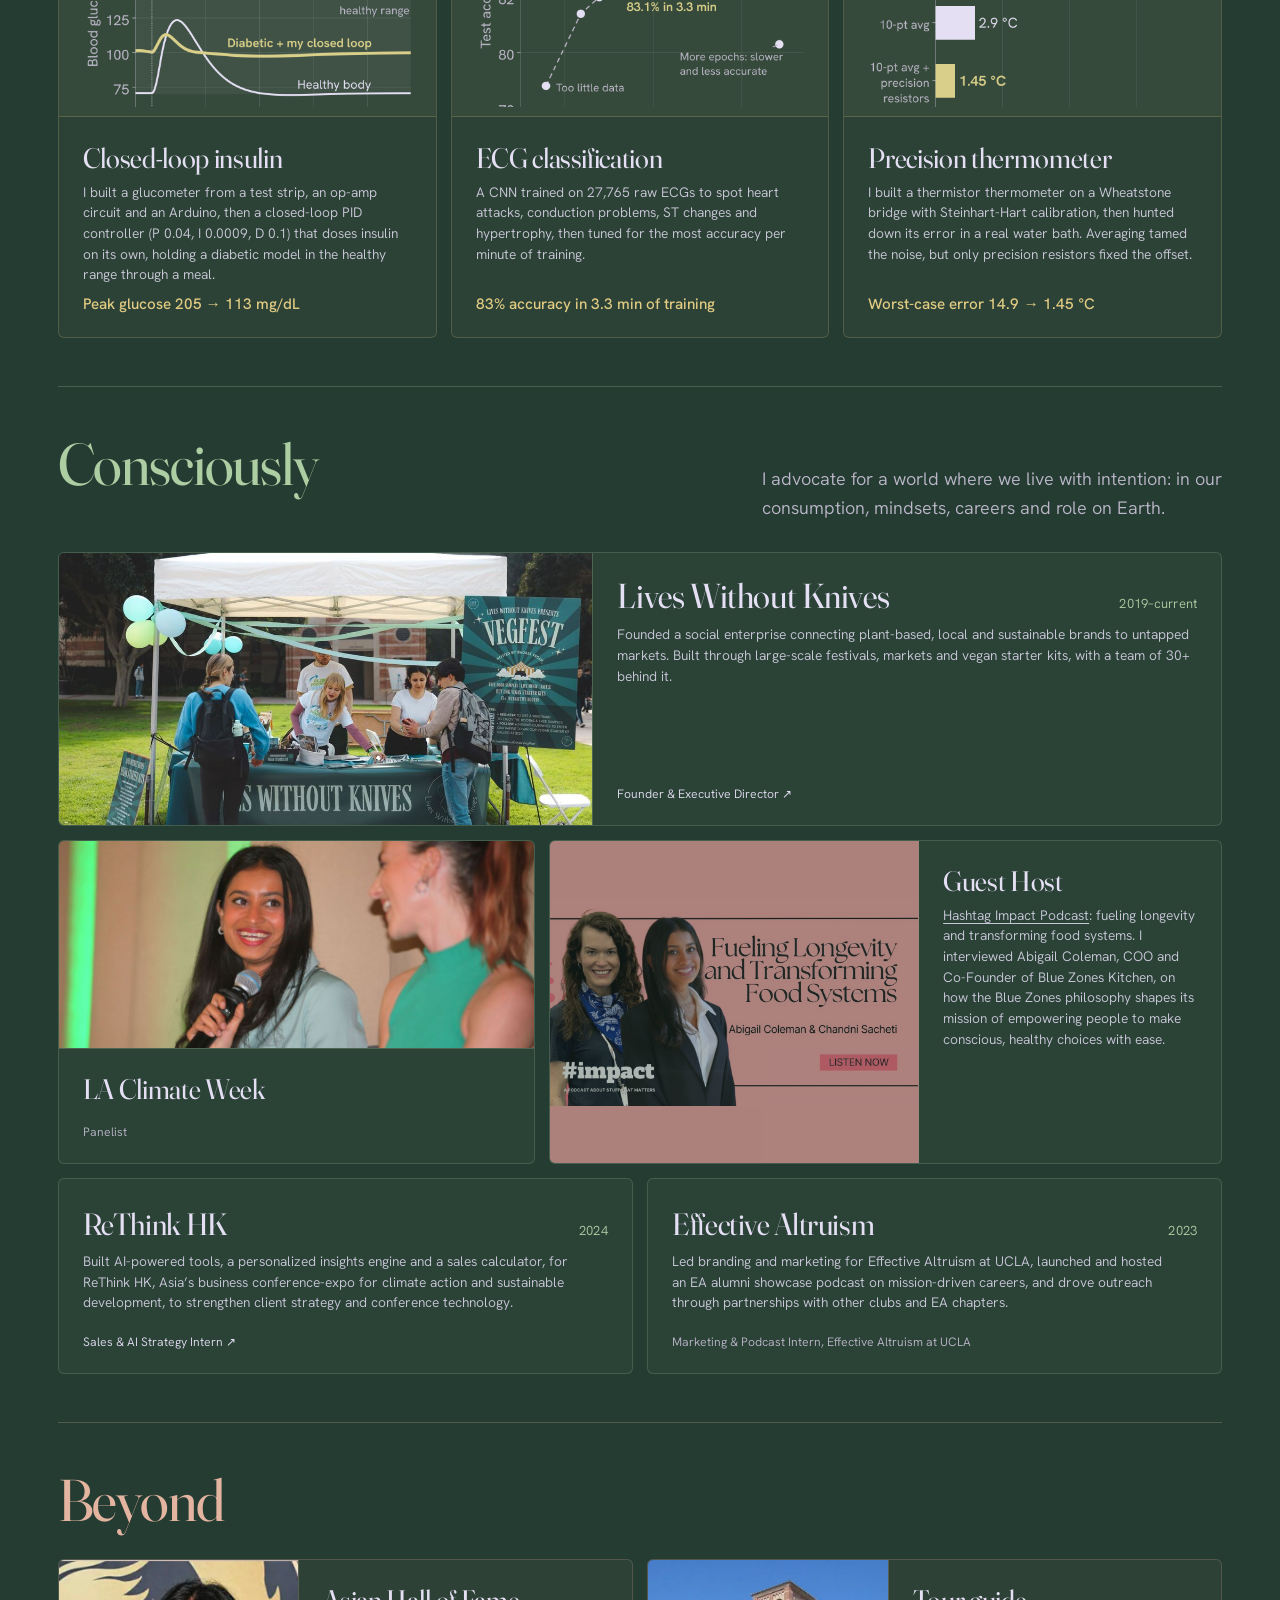
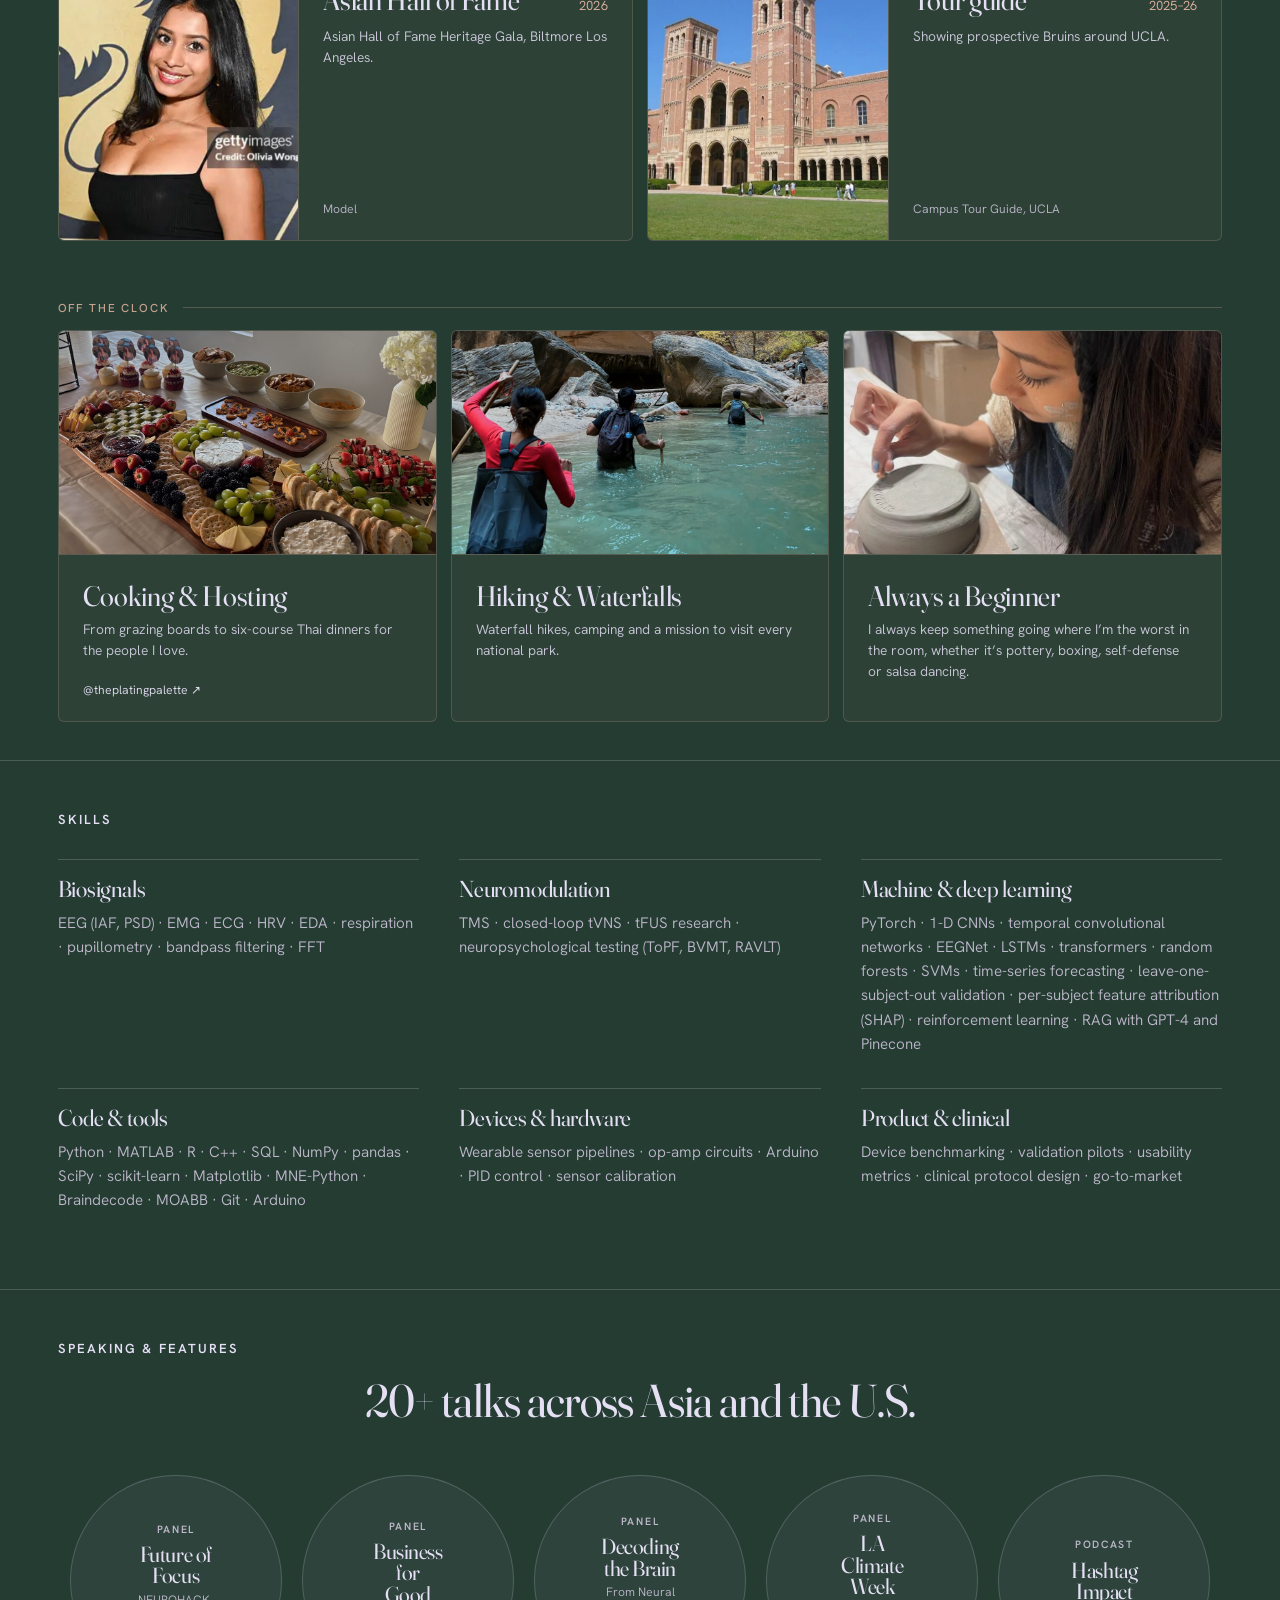
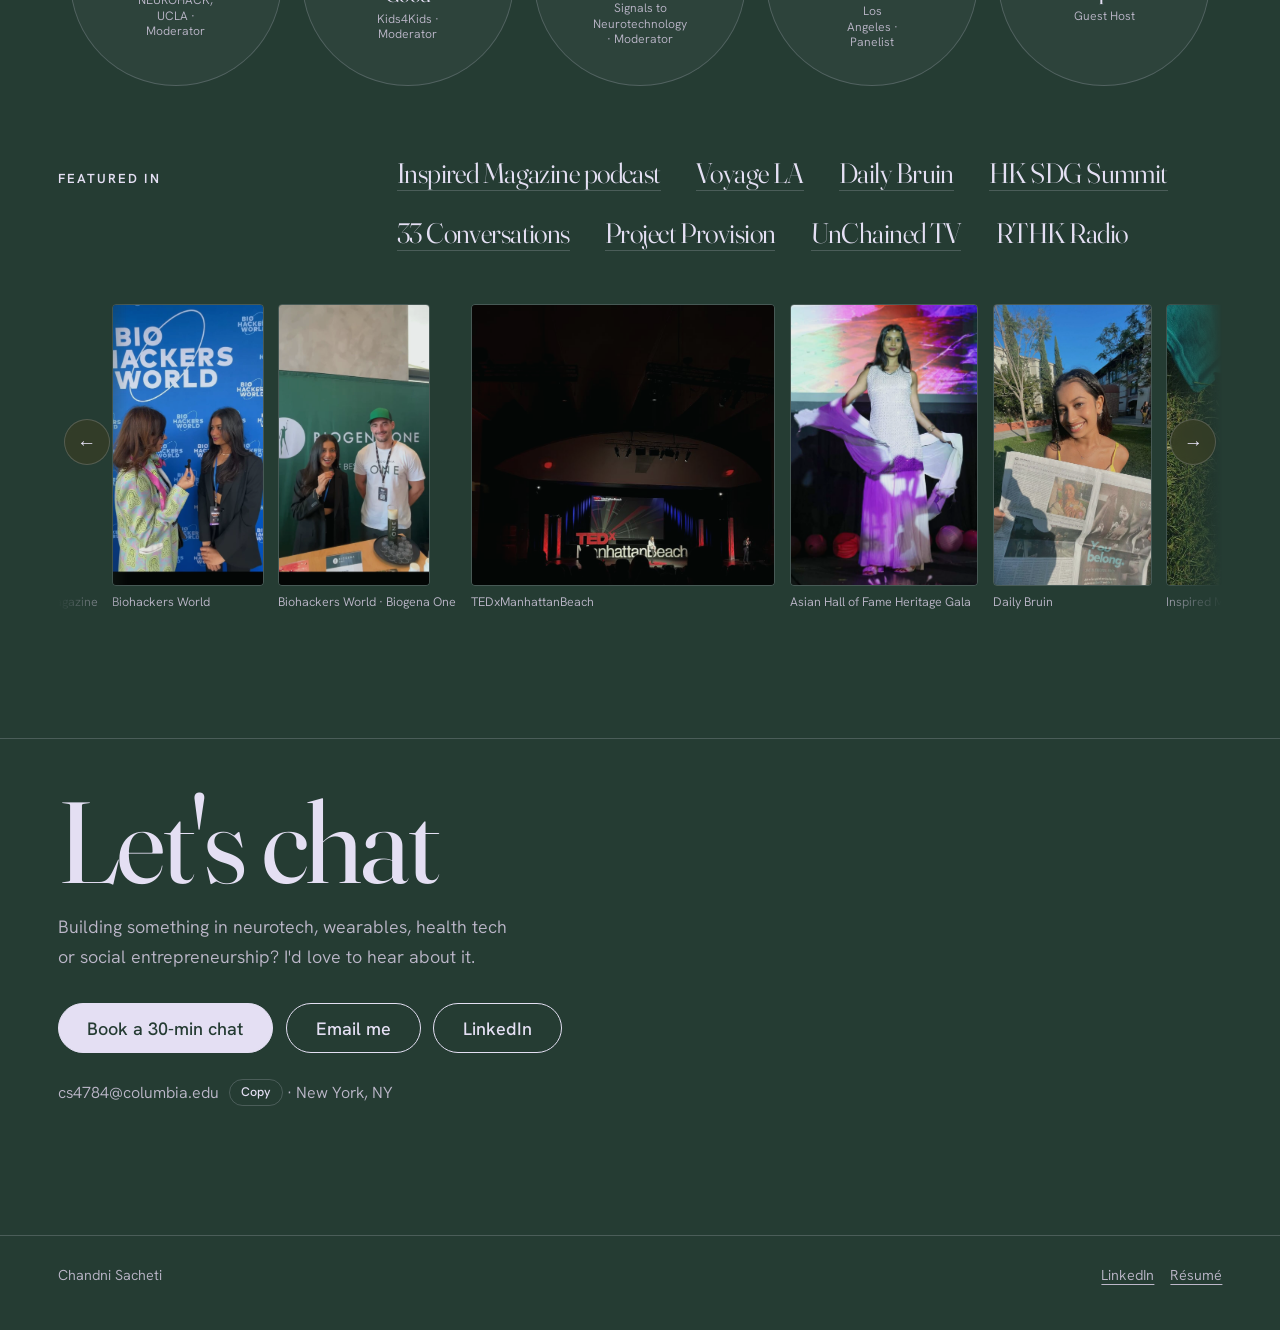
==== commit 97f0e8de: "Hand control: drag scrolling, fingertip cursor, double-pinch click Co-Authored-By: Claude Opus 5.5 <" ====
--- a/index.html
+++ b/index.html
@@ -20,7 +20,7 @@
 <link rel="icon" href="favicon.svg" type="image/svg+xml">
 <link rel="preload" href="fonts/fraunces-latin-full-normal.woff2" as="font" type="font/woff2" crossorigin>
 <link rel="preload" href="fonts/hanken-grotesk-latin-wght-normal.woff2" as="font" type="font/woff2" crossorigin>
-<link rel="stylesheet" href="styles.css?v=56">
+<link rel="stylesheet" href="styles.css?v=57">
 </head>
 <body>
 <a class="skip" href="#main">Skip to content</a>
@@ -420,6 +420,6 @@
 <script src="assets/vendor/gsap.min.js" defer></script>
 <script src="assets/vendor/ScrollTrigger.min.js" defer></script>
 <script src="assets/motion.js?v=1" defer></script>
-<script type="module" src="assets/bg.js?v=8"></script>
+<script type="module" src="assets/bg.js?v=10"></script>
 </body>
 </html>
--- a/styles.css
+++ b/styles.css
@@ -836,6 +836,12 @@
 .hand-panel video, .hand-panel canvas { display: block; width: 188px; height: 141px; object-fit: cover; transform: scaleX(-1); opacity: .35; }
 .hand-panel canvas { position: absolute; left: 0; top: 0; transform: none; opacity: 1; }
 .hand-cam { position: relative; }
-.hand-zone { position: absolute; left: 0; right: 0; top: 36%; height: 28%; border-top: 1px dashed rgba(228,223,243,.35); border-bottom: 1px dashed rgba(228,223,243,.35); pointer-events: none; }
+.hand-cursor { position: fixed; left: -14px; top: -14px; width: 28px; height: 28px; z-index: 80; border: 1.5px solid var(--cream); border-radius: 50%; pointer-events: none; transition: width .2s, height .2s, left .2s, top .2s, background-color .2s, opacity .2s; will-change: transform; }
+.hand-cursor::after { content: ""; position: absolute; left: 50%; top: 50%; width: 4px; height: 4px; margin: -2px 0 0 -2px; border-radius: 50%; background: var(--cream); }
+.hand-cursor.grab { width: 40px; height: 40px; left: -20px; top: -20px; border-style: dashed; }
+.hand-cursor.on-link { background: rgba(228,223,243,.18); }
+.hand-cursor.tap { background: var(--cream); }
+.hand-cursor.lost { opacity: 0; }
+.hand-hover { outline: 1px solid rgba(228,223,243,.6); outline-offset: 3px; }
 .hand-panel p { margin: 0; padding: .6rem .7rem .7rem; font-size: .72rem; line-height: 1.45; color: var(--cream-2); }
 @media print { .hand-btn, .hand-panel { display: none; } }
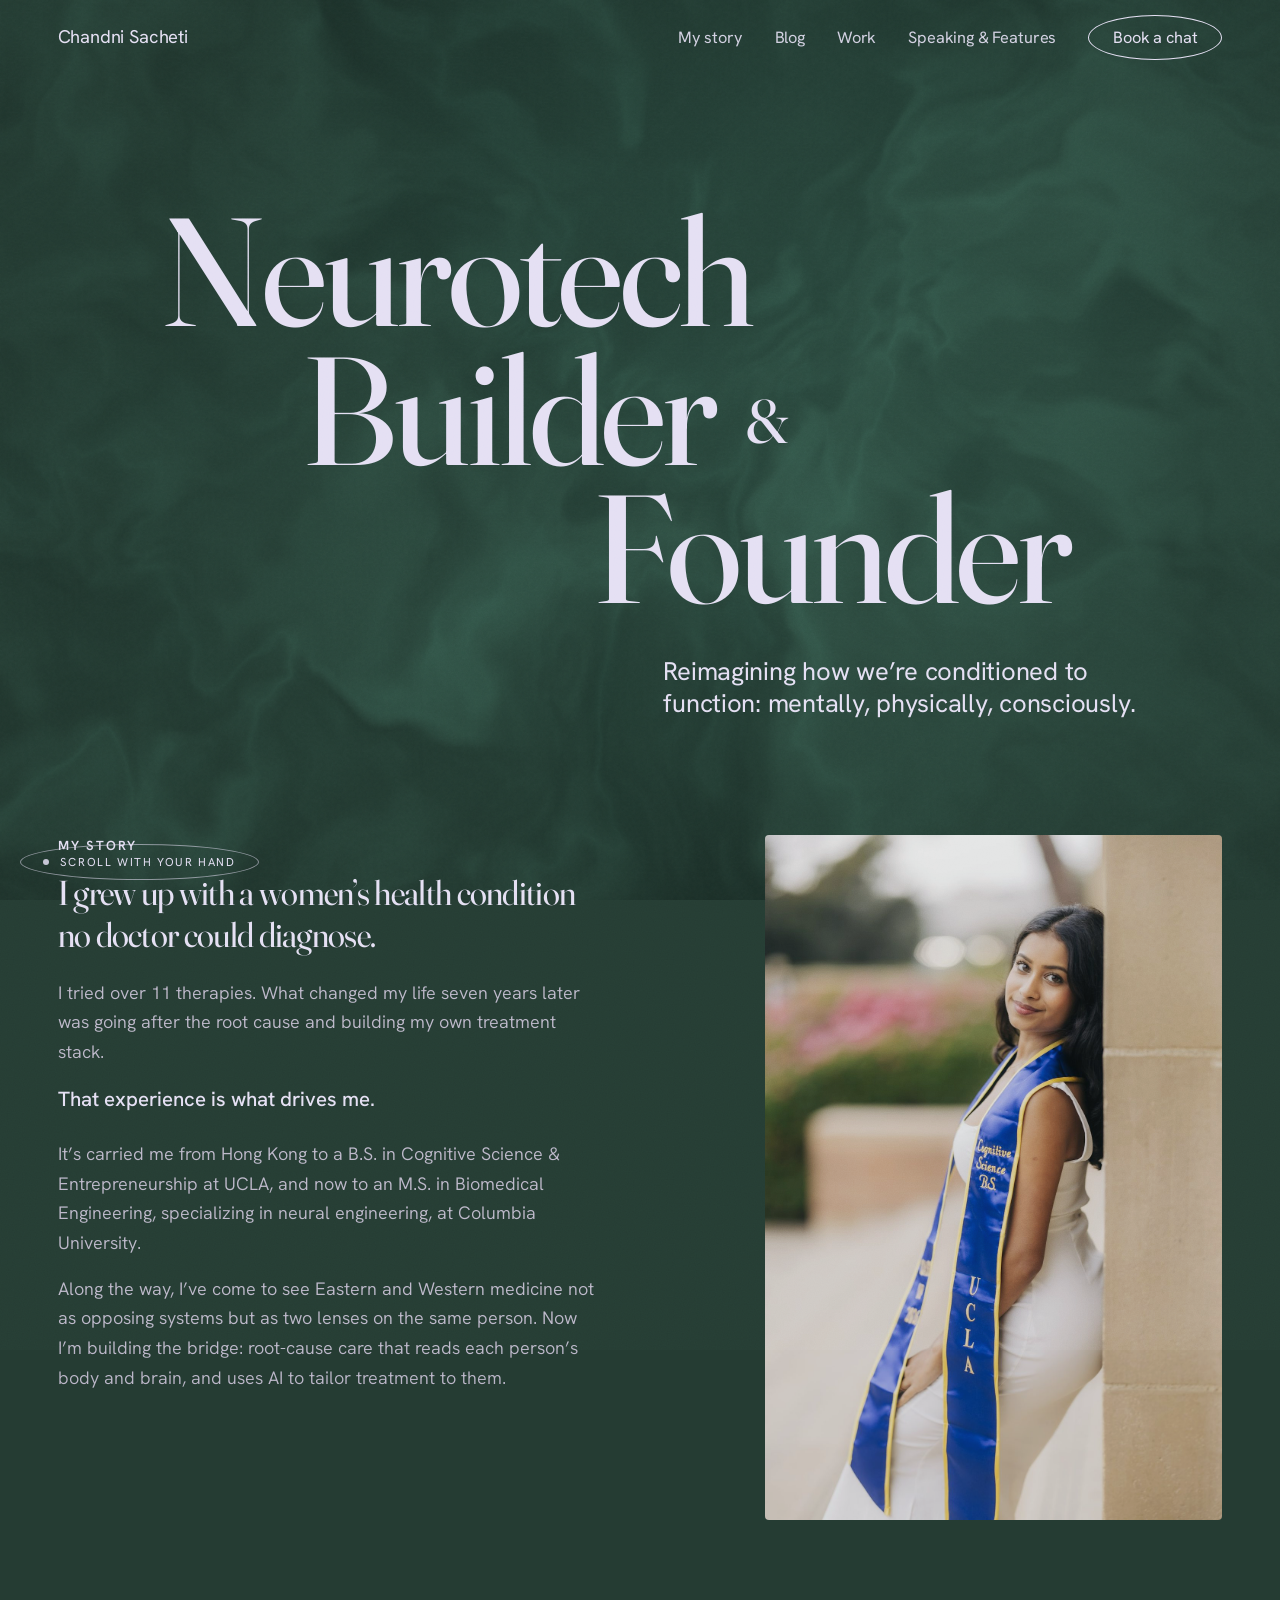
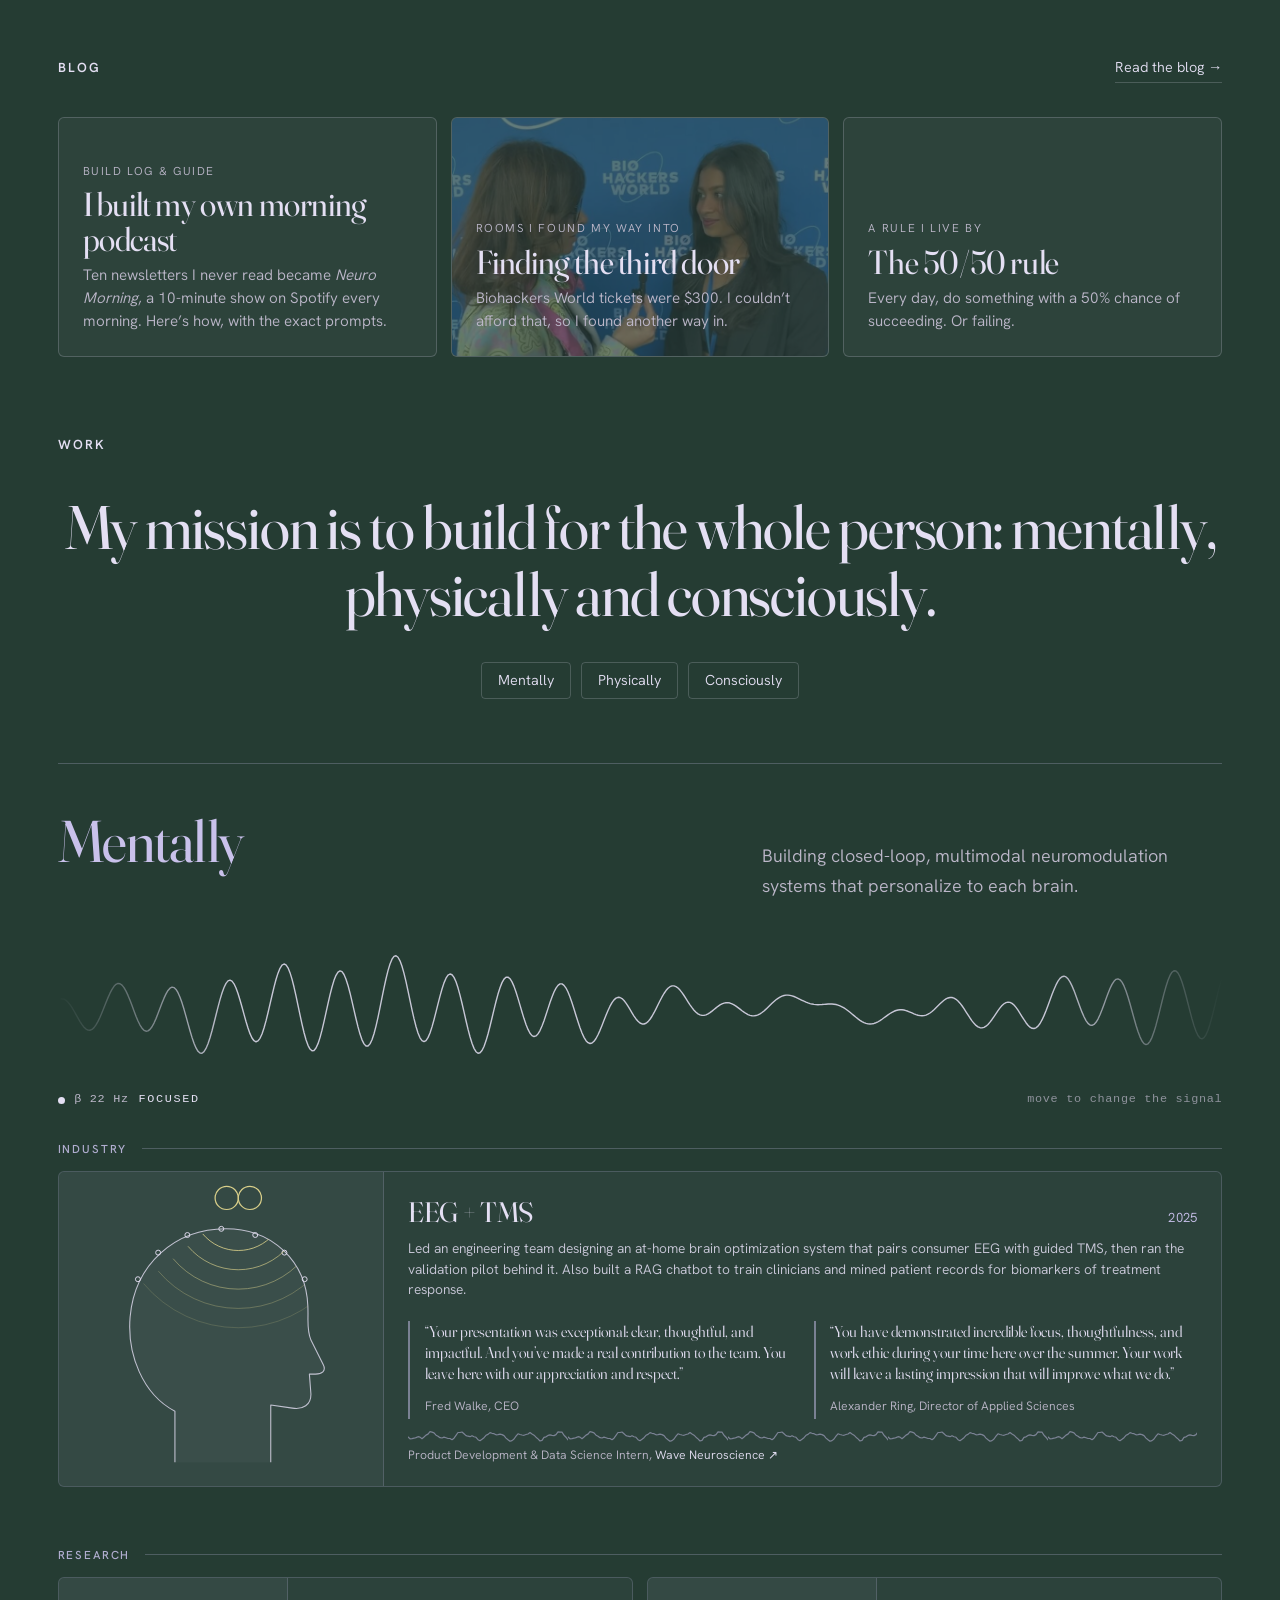
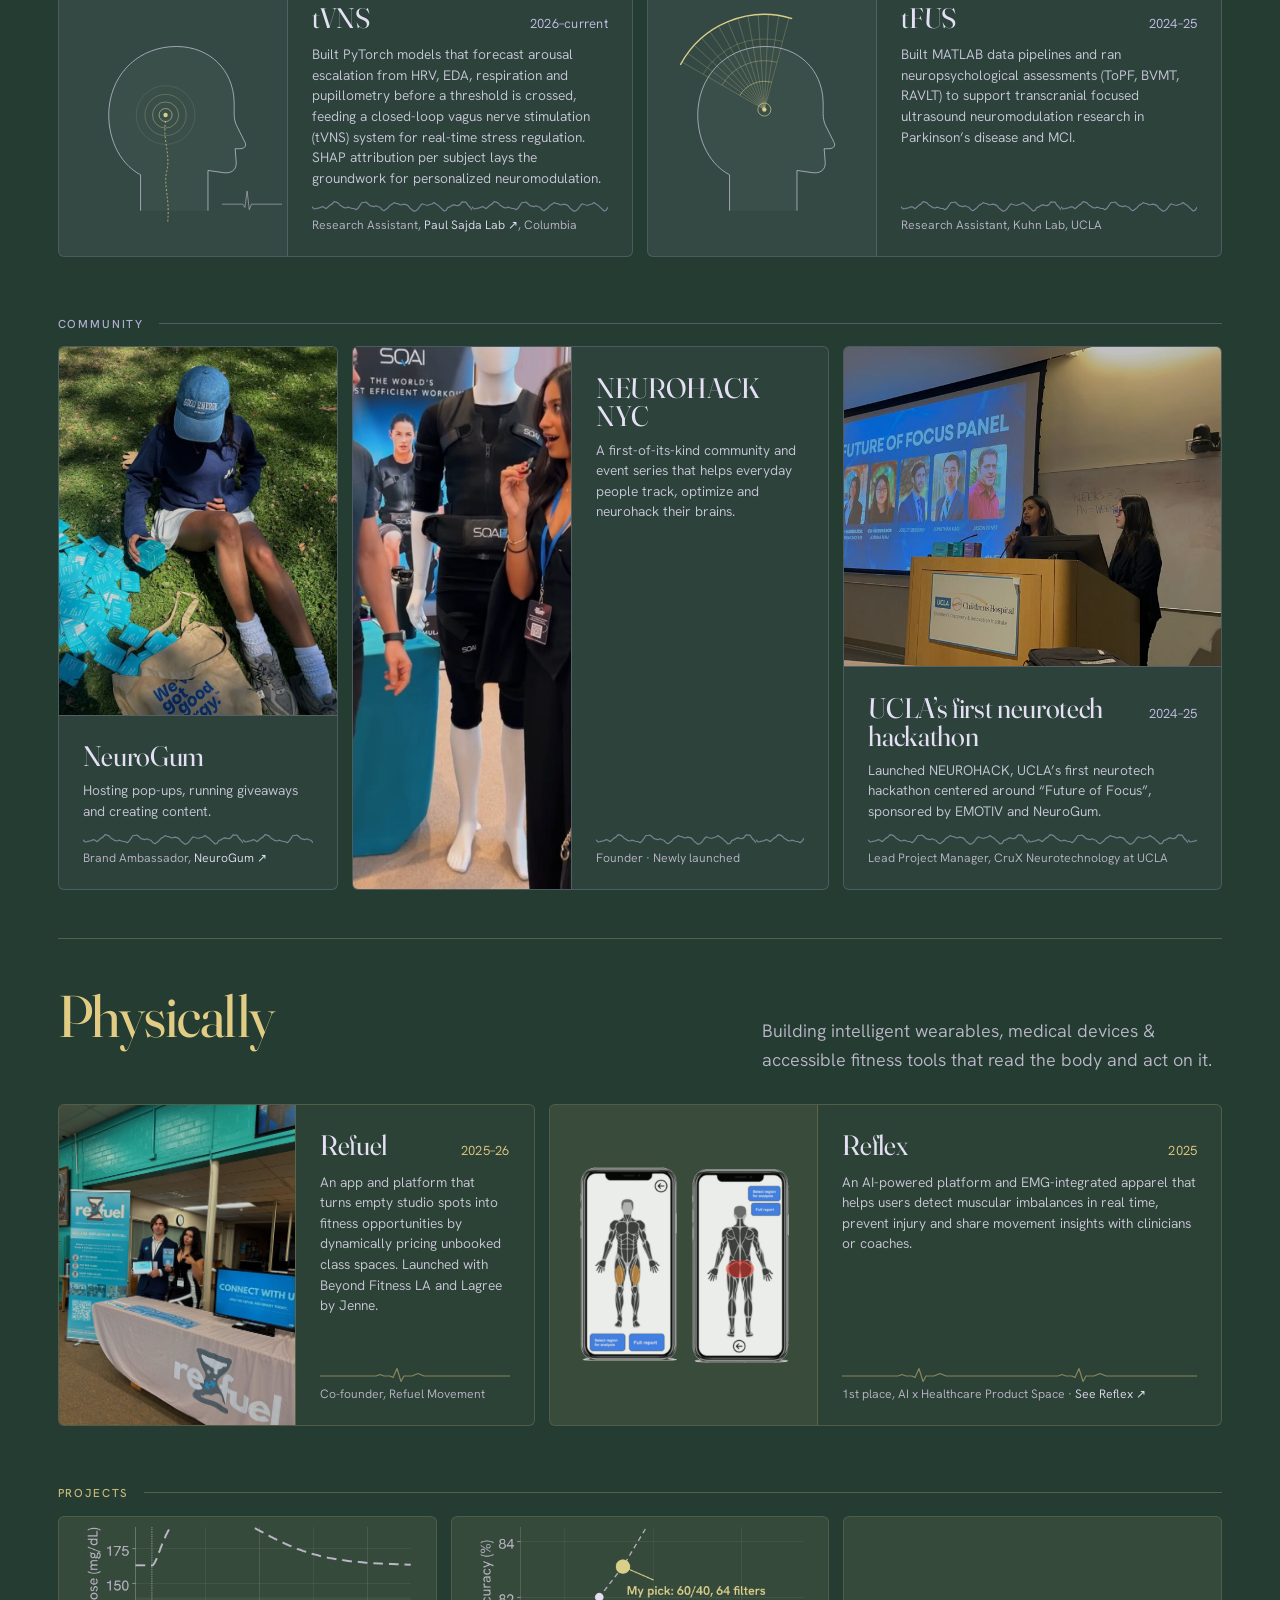
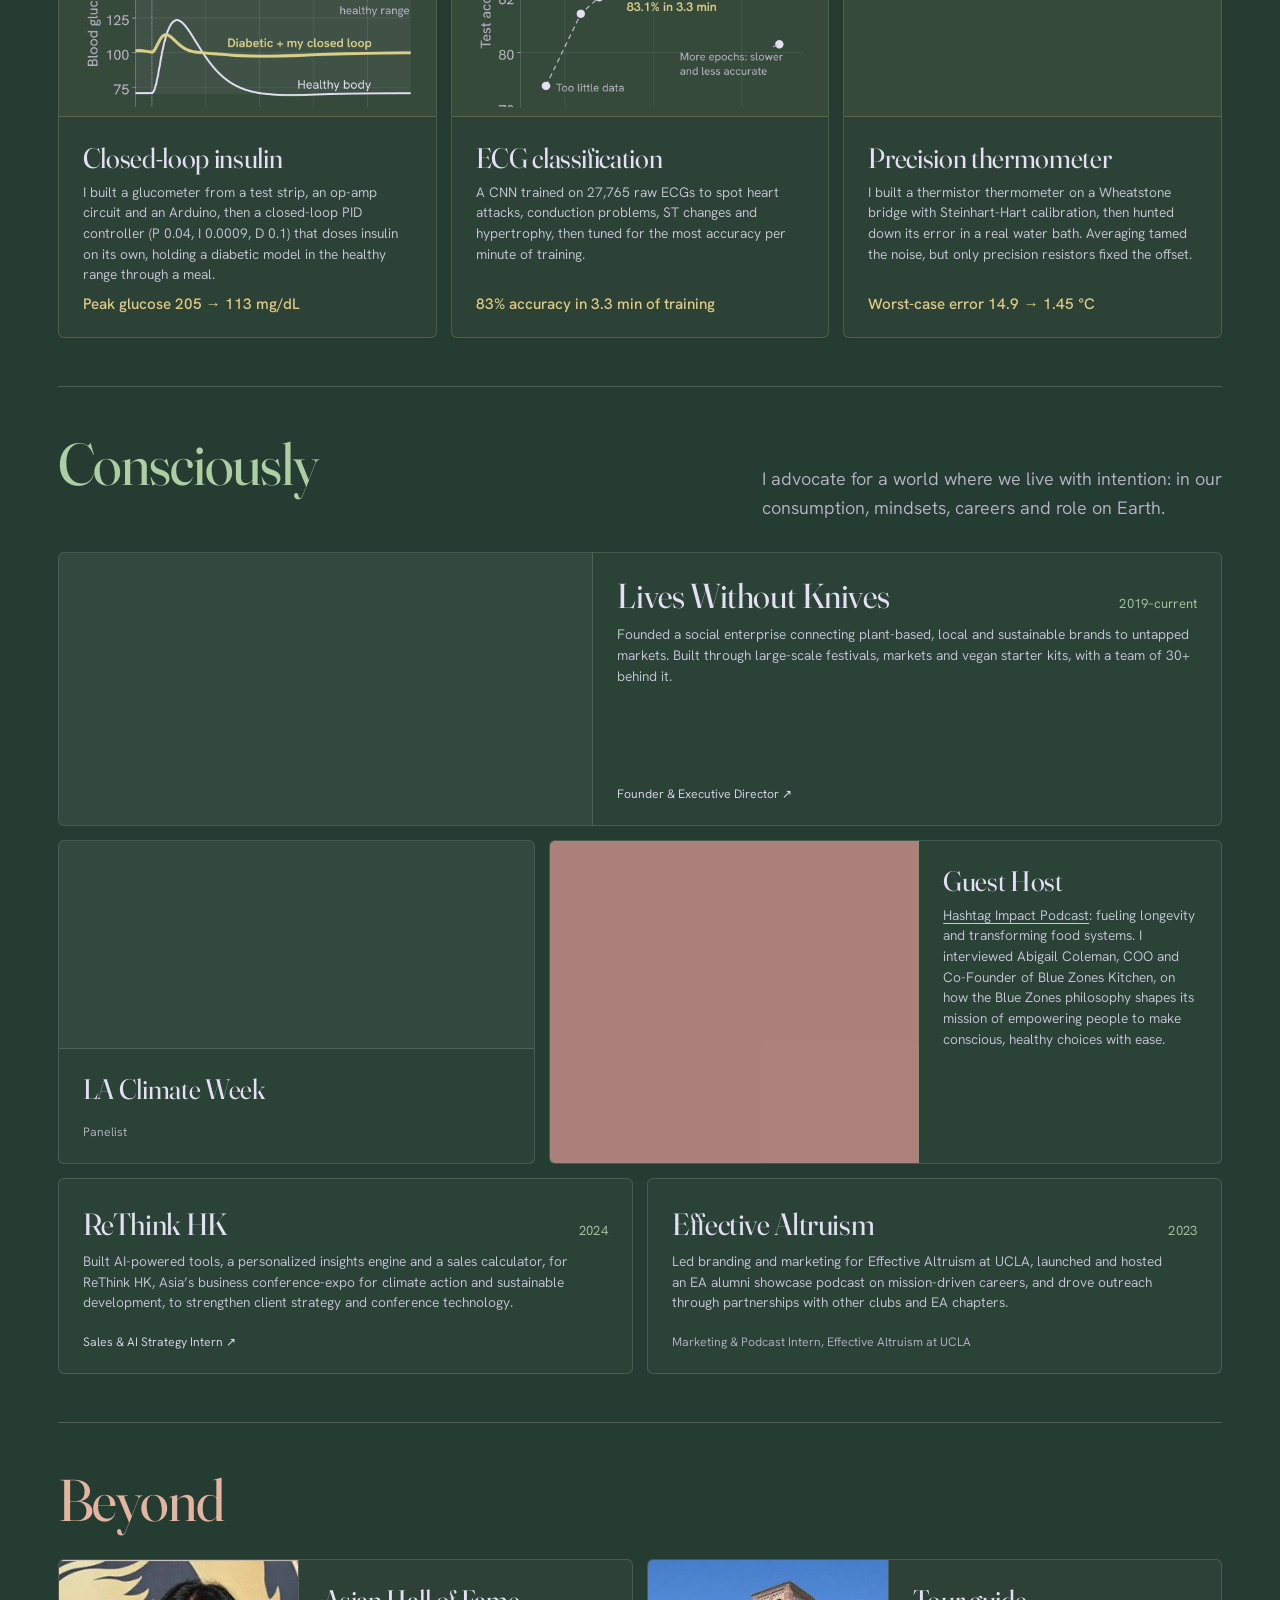
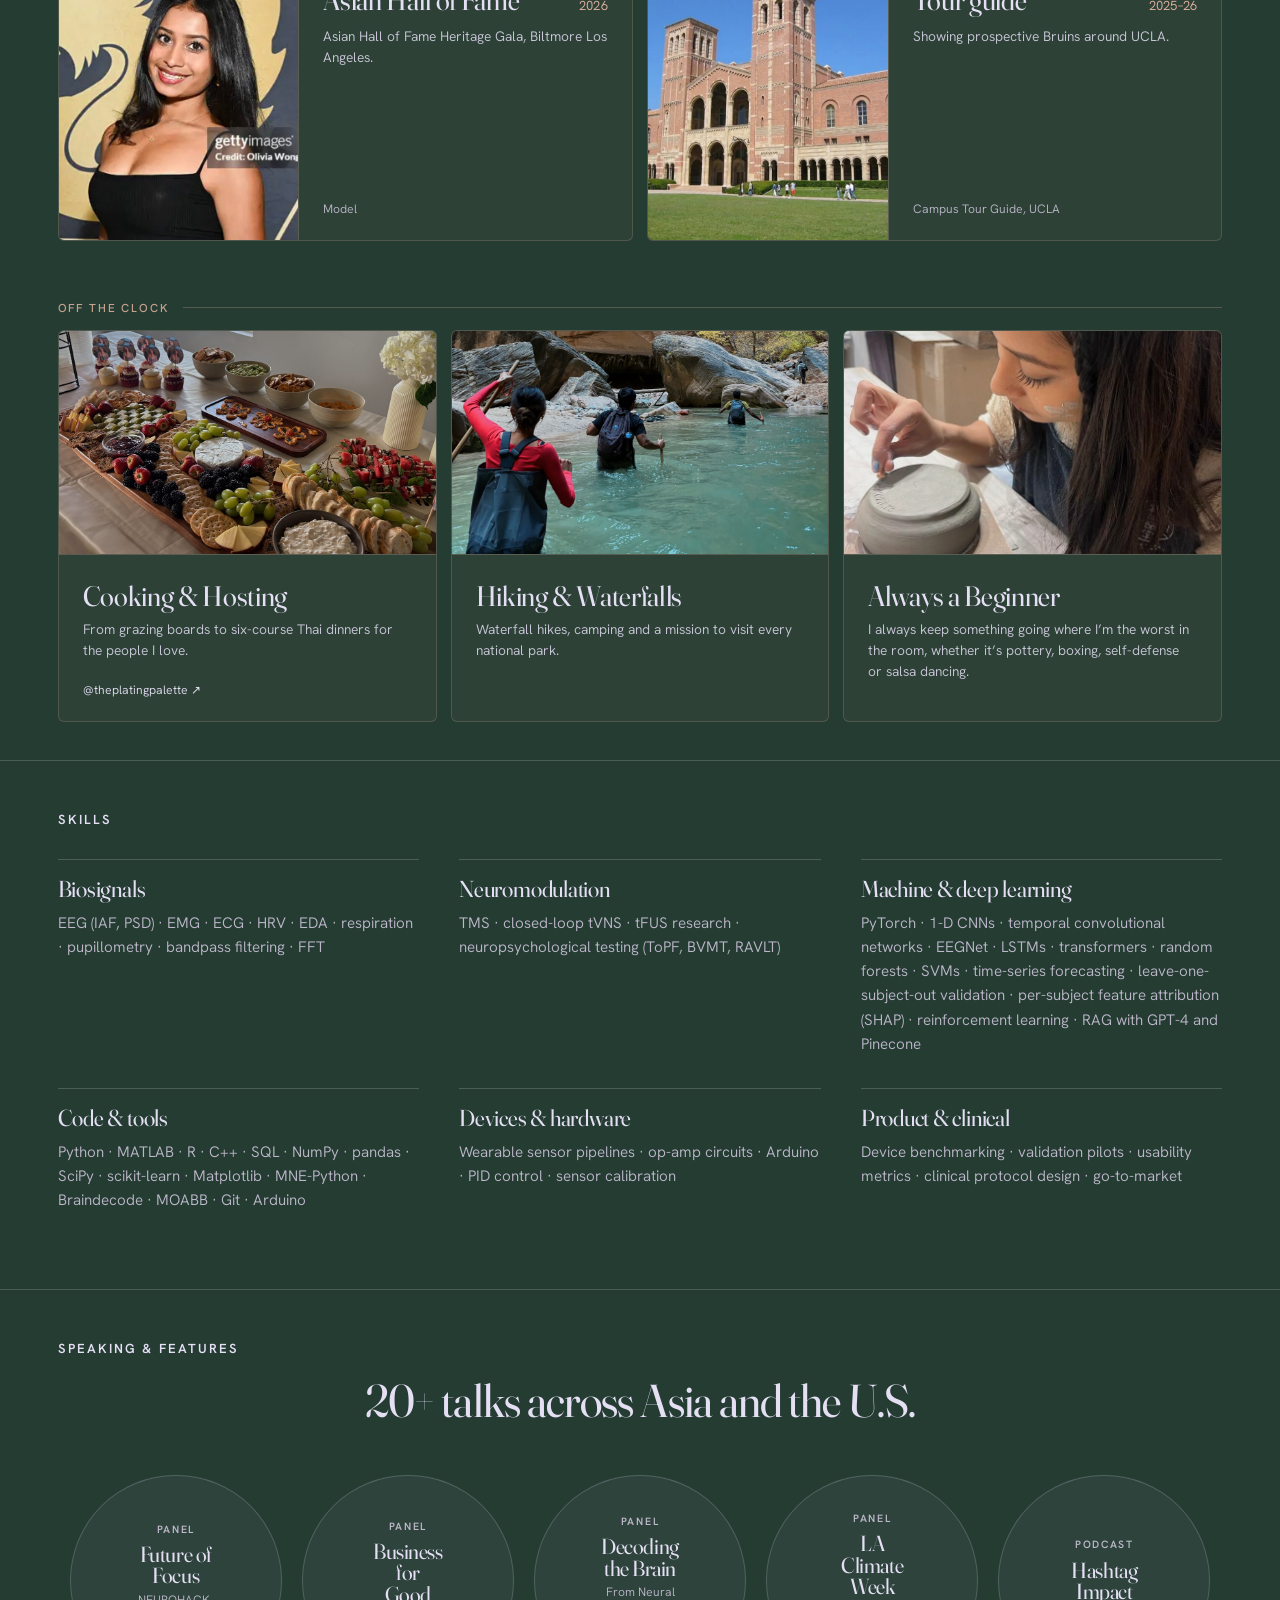
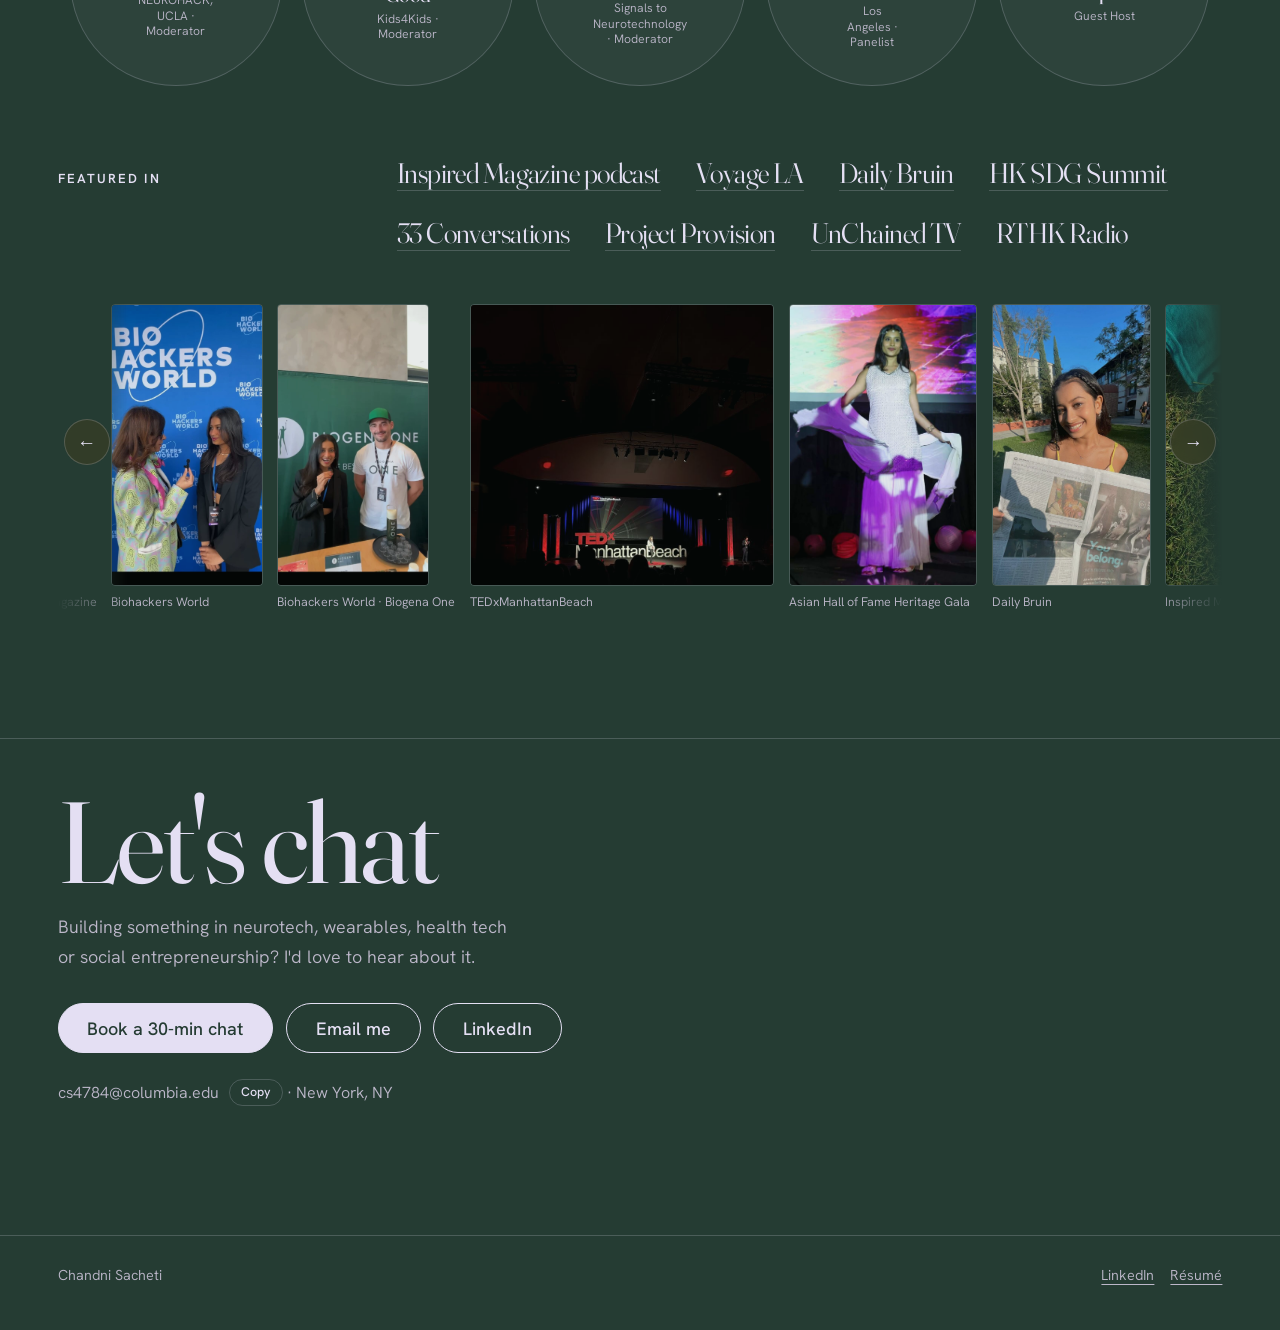
==== commit c5ff97e7: "Hand control: swipe to scroll, point 2s to click Co-Authored-By: Claude Opus 5.5 <noreply@anthropic." ====
--- a/index.html
+++ b/index.html
@@ -20,7 +20,7 @@
 <link rel="icon" href="favicon.svg" type="image/svg+xml">
 <link rel="preload" href="fonts/fraunces-latin-full-normal.woff2" as="font" type="font/woff2" crossorigin>
 <link rel="preload" href="fonts/hanken-grotesk-latin-wght-normal.woff2" as="font" type="font/woff2" crossorigin>
-<link rel="stylesheet" href="styles.css?v=57">
+<link rel="stylesheet" href="styles.css?v=58">
 </head>
 <body>
 <a class="skip" href="#main">Skip to content</a>
@@ -420,6 +420,6 @@
 <script src="assets/vendor/gsap.min.js" defer></script>
 <script src="assets/vendor/ScrollTrigger.min.js" defer></script>
 <script src="assets/motion.js?v=1" defer></script>
-<script type="module" src="assets/bg.js?v=10"></script>
+<script type="module" src="assets/bg.js?v=11"></script>
 </body>
 </html>
--- a/styles.css
+++ b/styles.css
@@ -838,7 +838,7 @@
 .hand-cam { position: relative; }
 .hand-cursor { position: fixed; left: -14px; top: -14px; width: 28px; height: 28px; z-index: 80; border: 1.5px solid var(--cream); border-radius: 50%; pointer-events: none; transition: width .2s, height .2s, left .2s, top .2s, background-color .2s, opacity .2s; will-change: transform; }
 .hand-cursor::after { content: ""; position: absolute; left: 50%; top: 50%; width: 4px; height: 4px; margin: -2px 0 0 -2px; border-radius: 50%; background: var(--cream); }
-.hand-cursor.grab { width: 40px; height: 40px; left: -20px; top: -20px; border-style: dashed; }
+.hand-cursor::before { content: ""; position: absolute; inset: -5px; border-radius: 50%; background: conic-gradient(var(--cream) calc(var(--p, 0) * 360deg), transparent 0); -webkit-mask: radial-gradient(circle, transparent 60%, #000 61%); mask: radial-gradient(circle, transparent 60%, #000 61%); }
 .hand-cursor.on-link { background: rgba(228,223,243,.18); }
 .hand-cursor.tap { background: var(--cream); }
 .hand-cursor.lost { opacity: 0; }
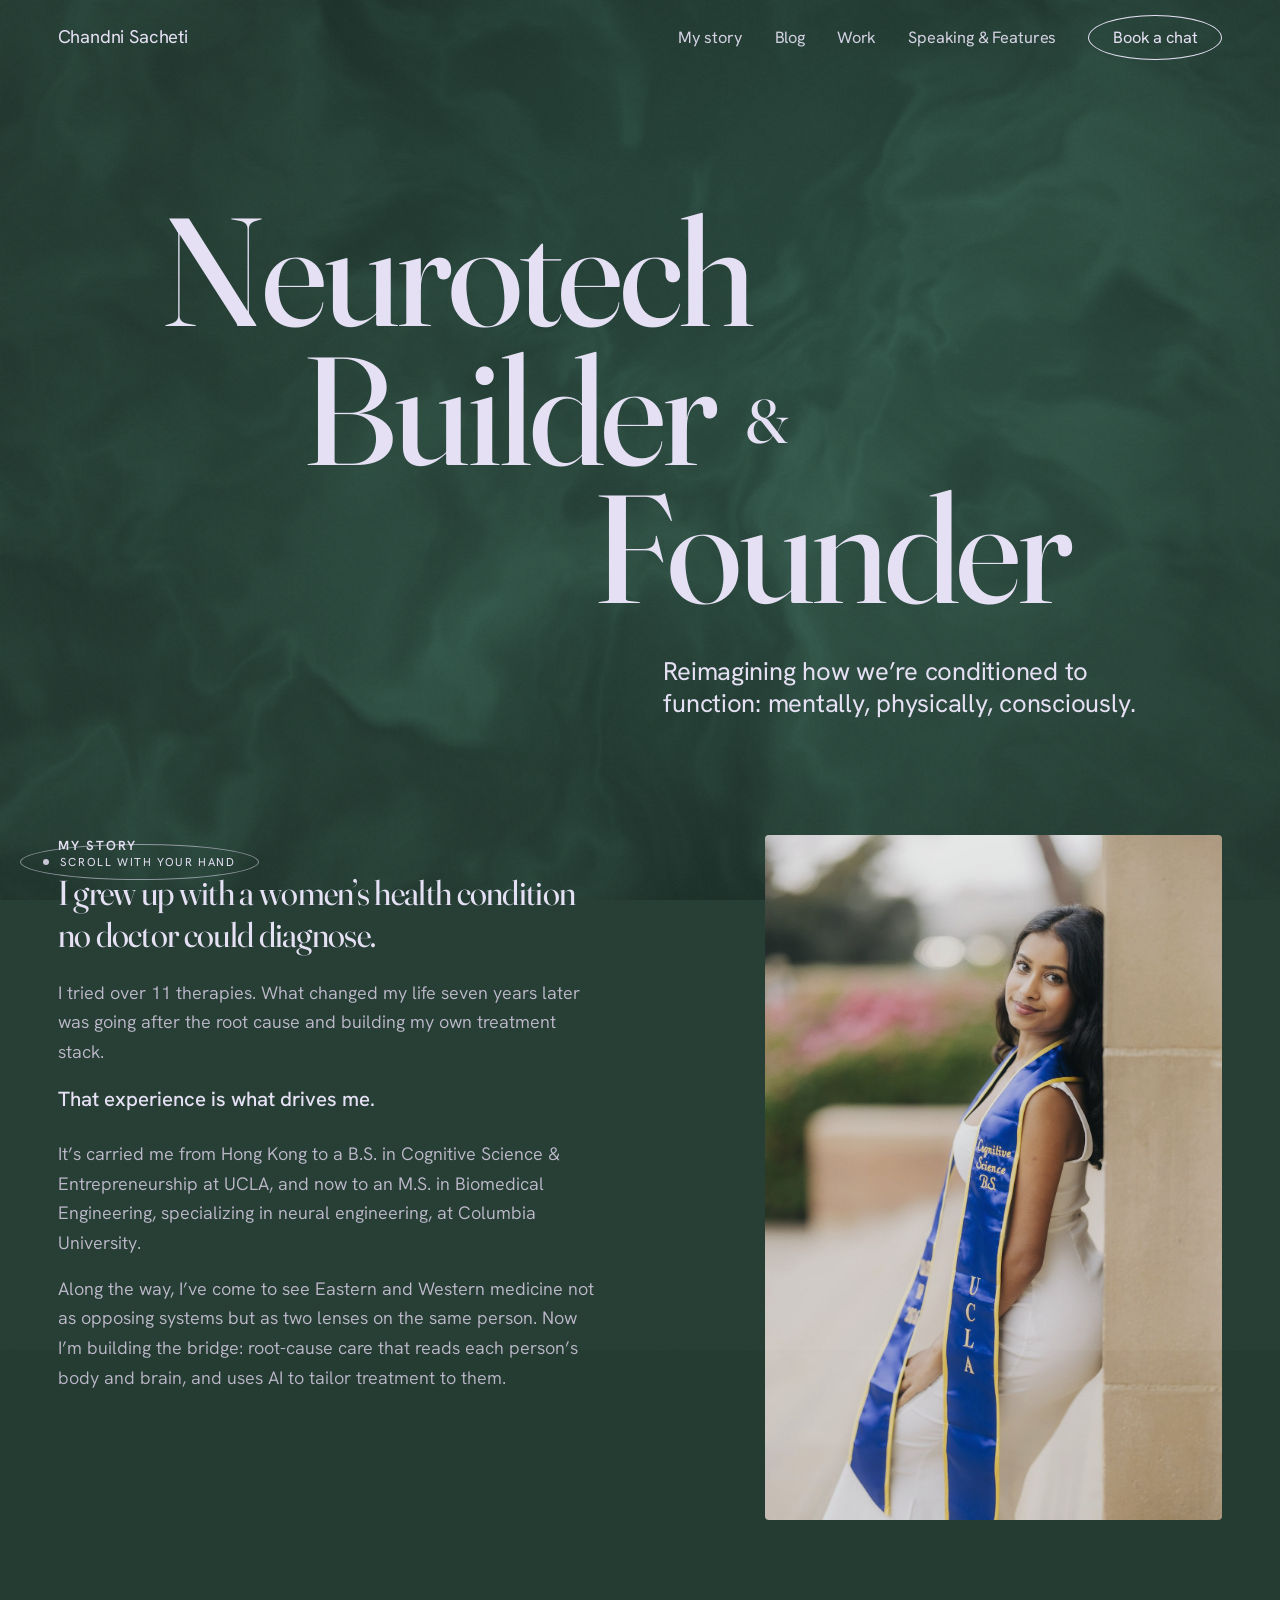
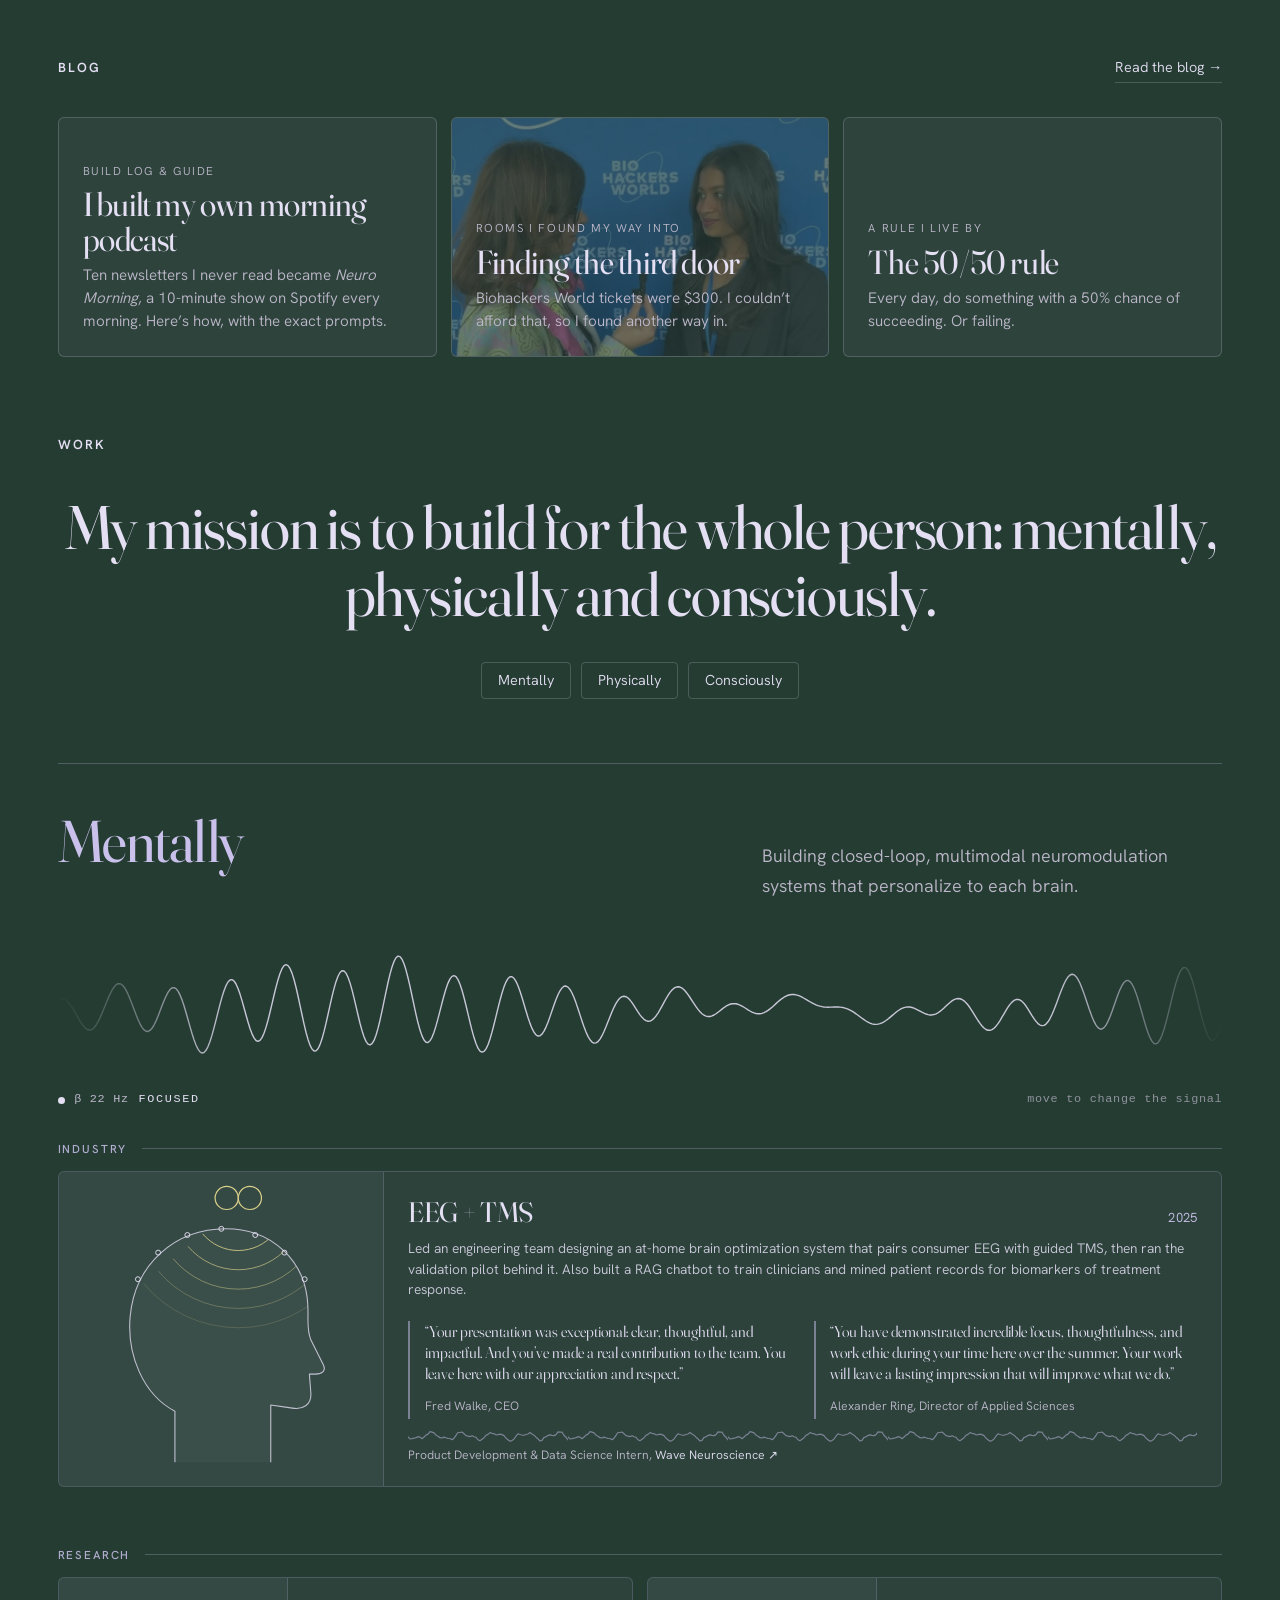
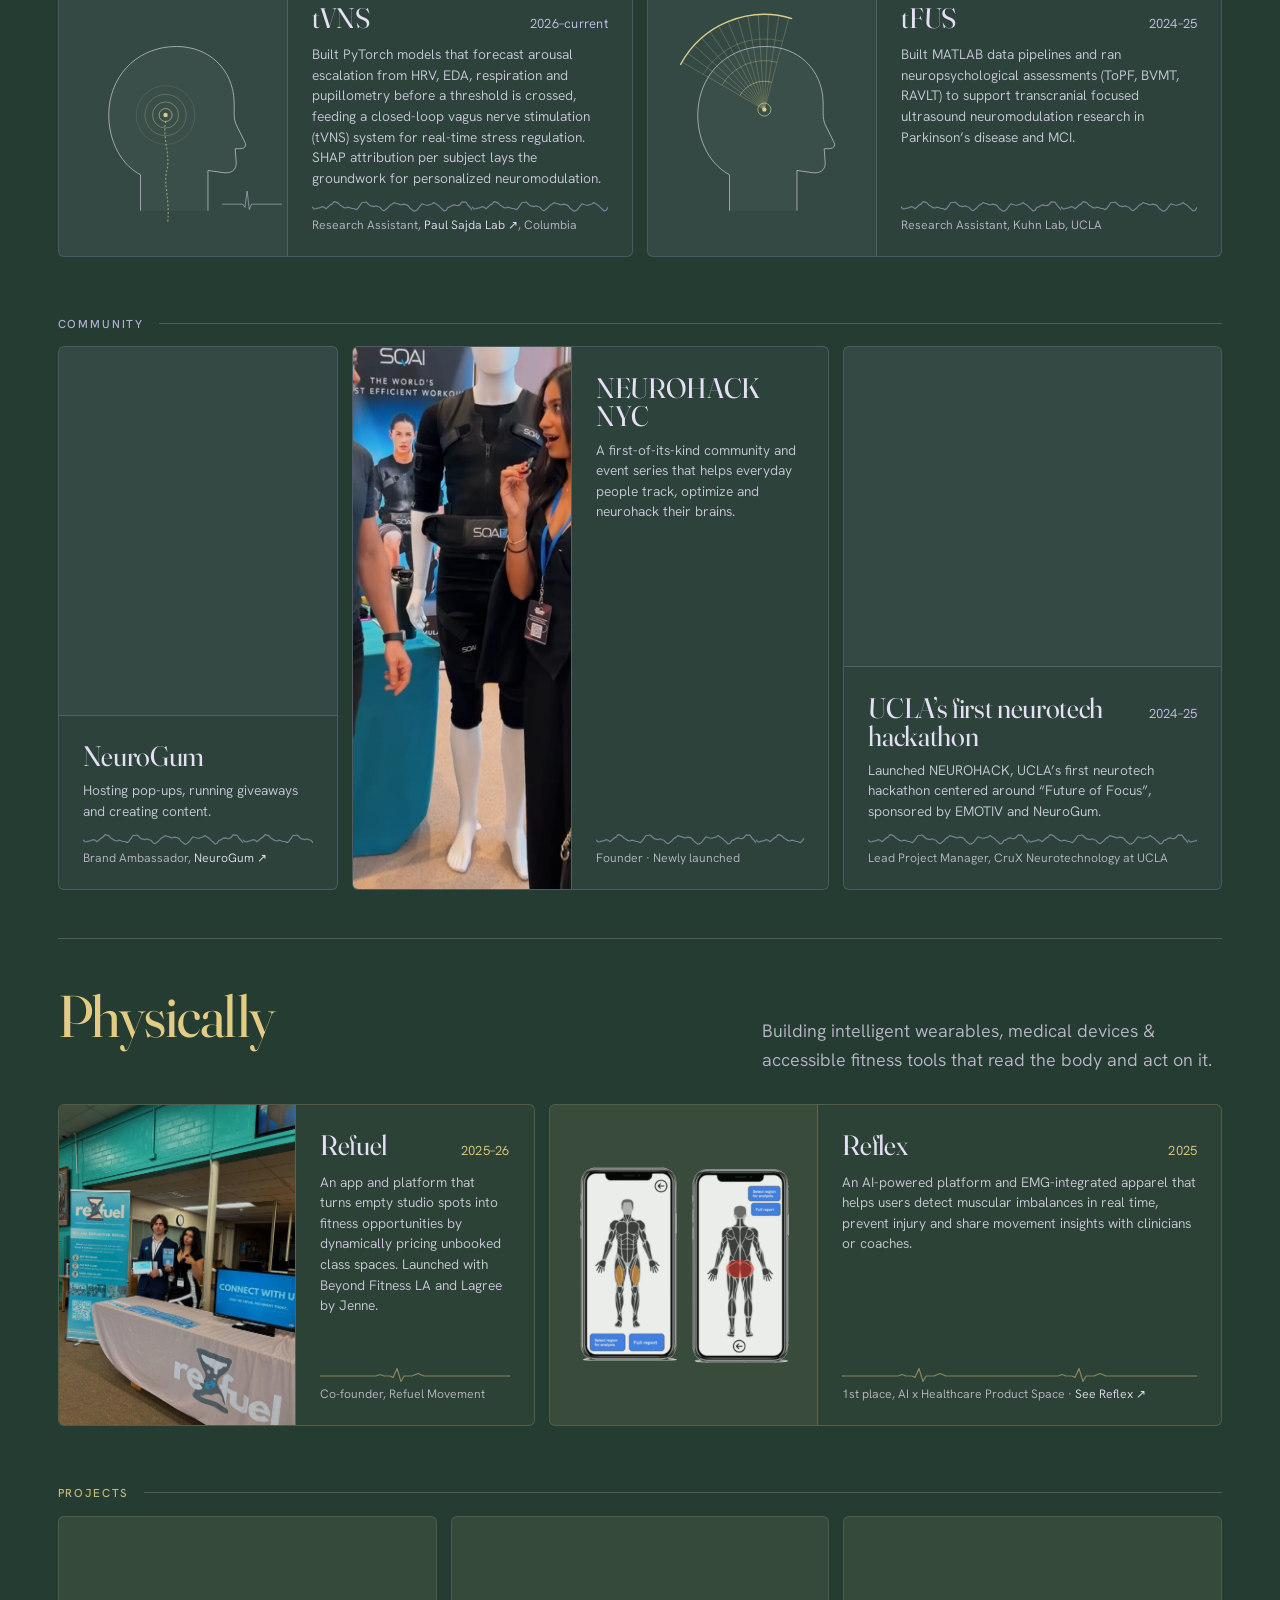
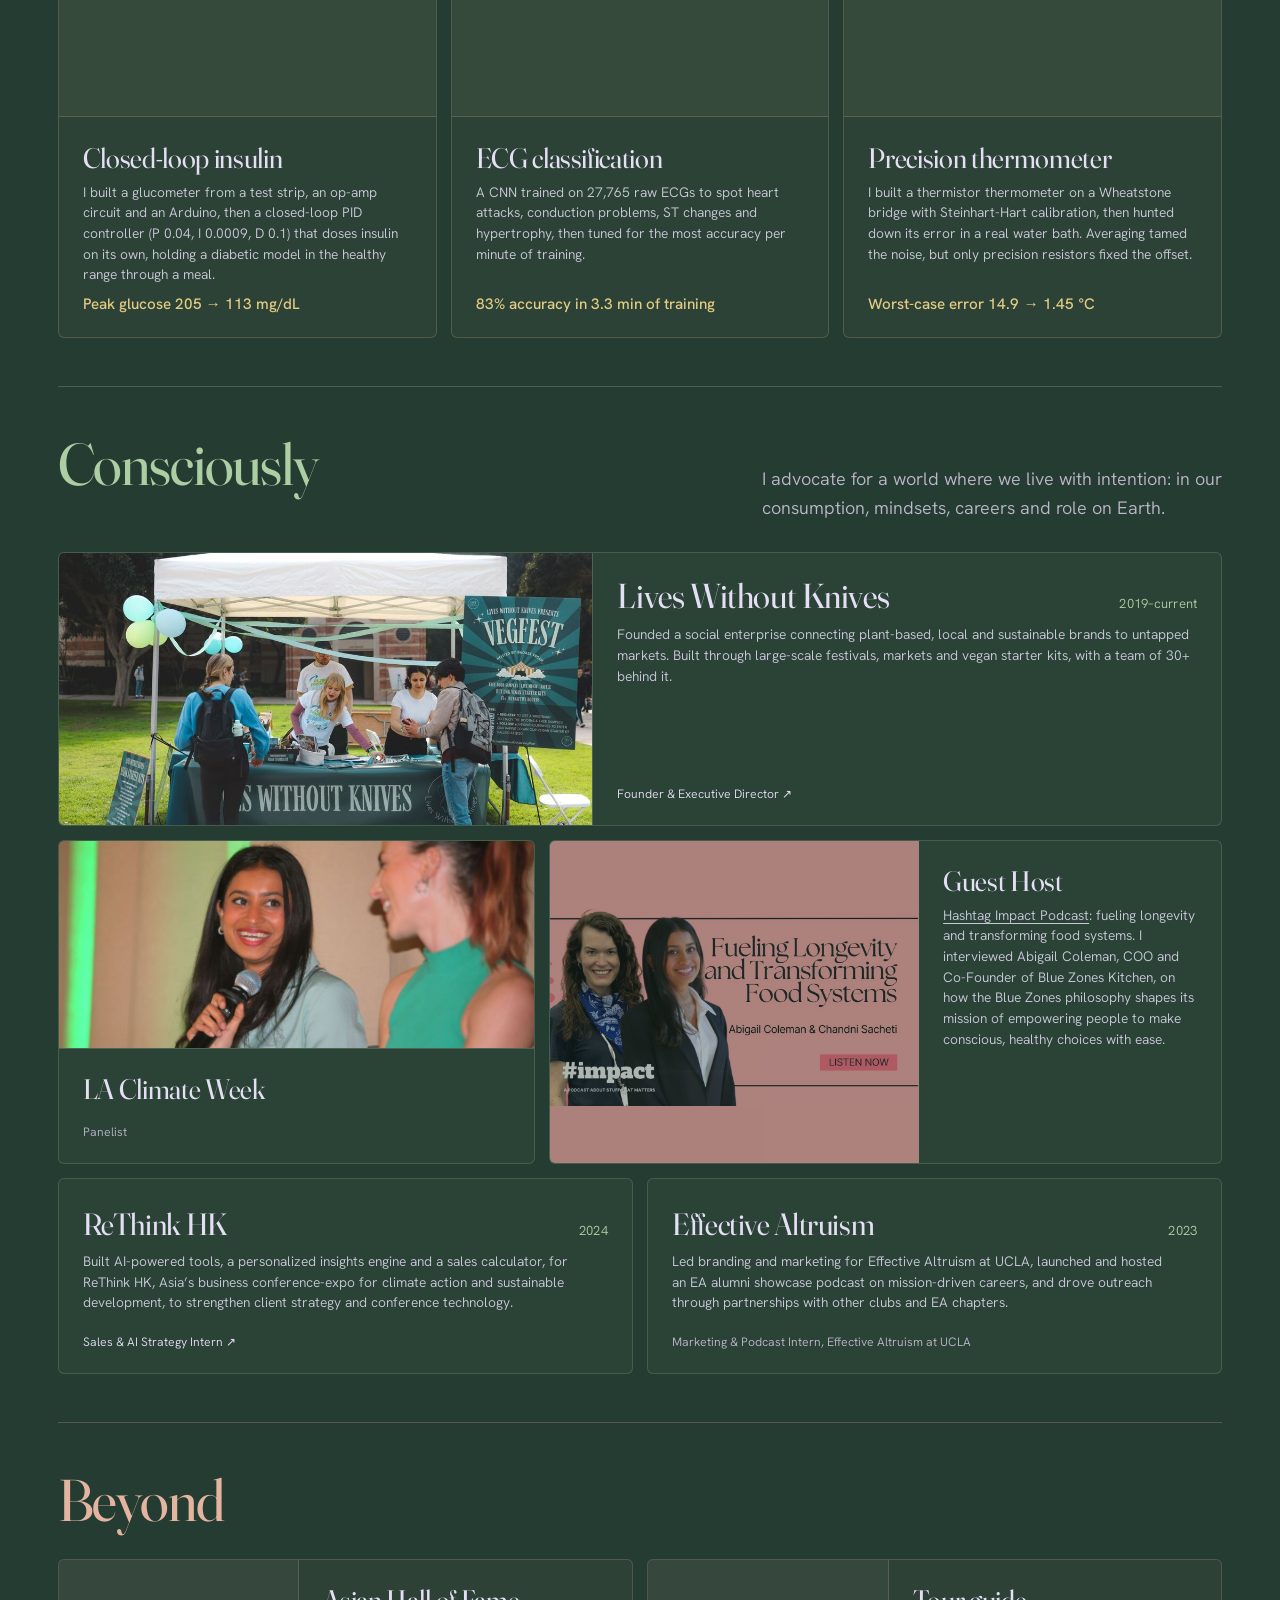
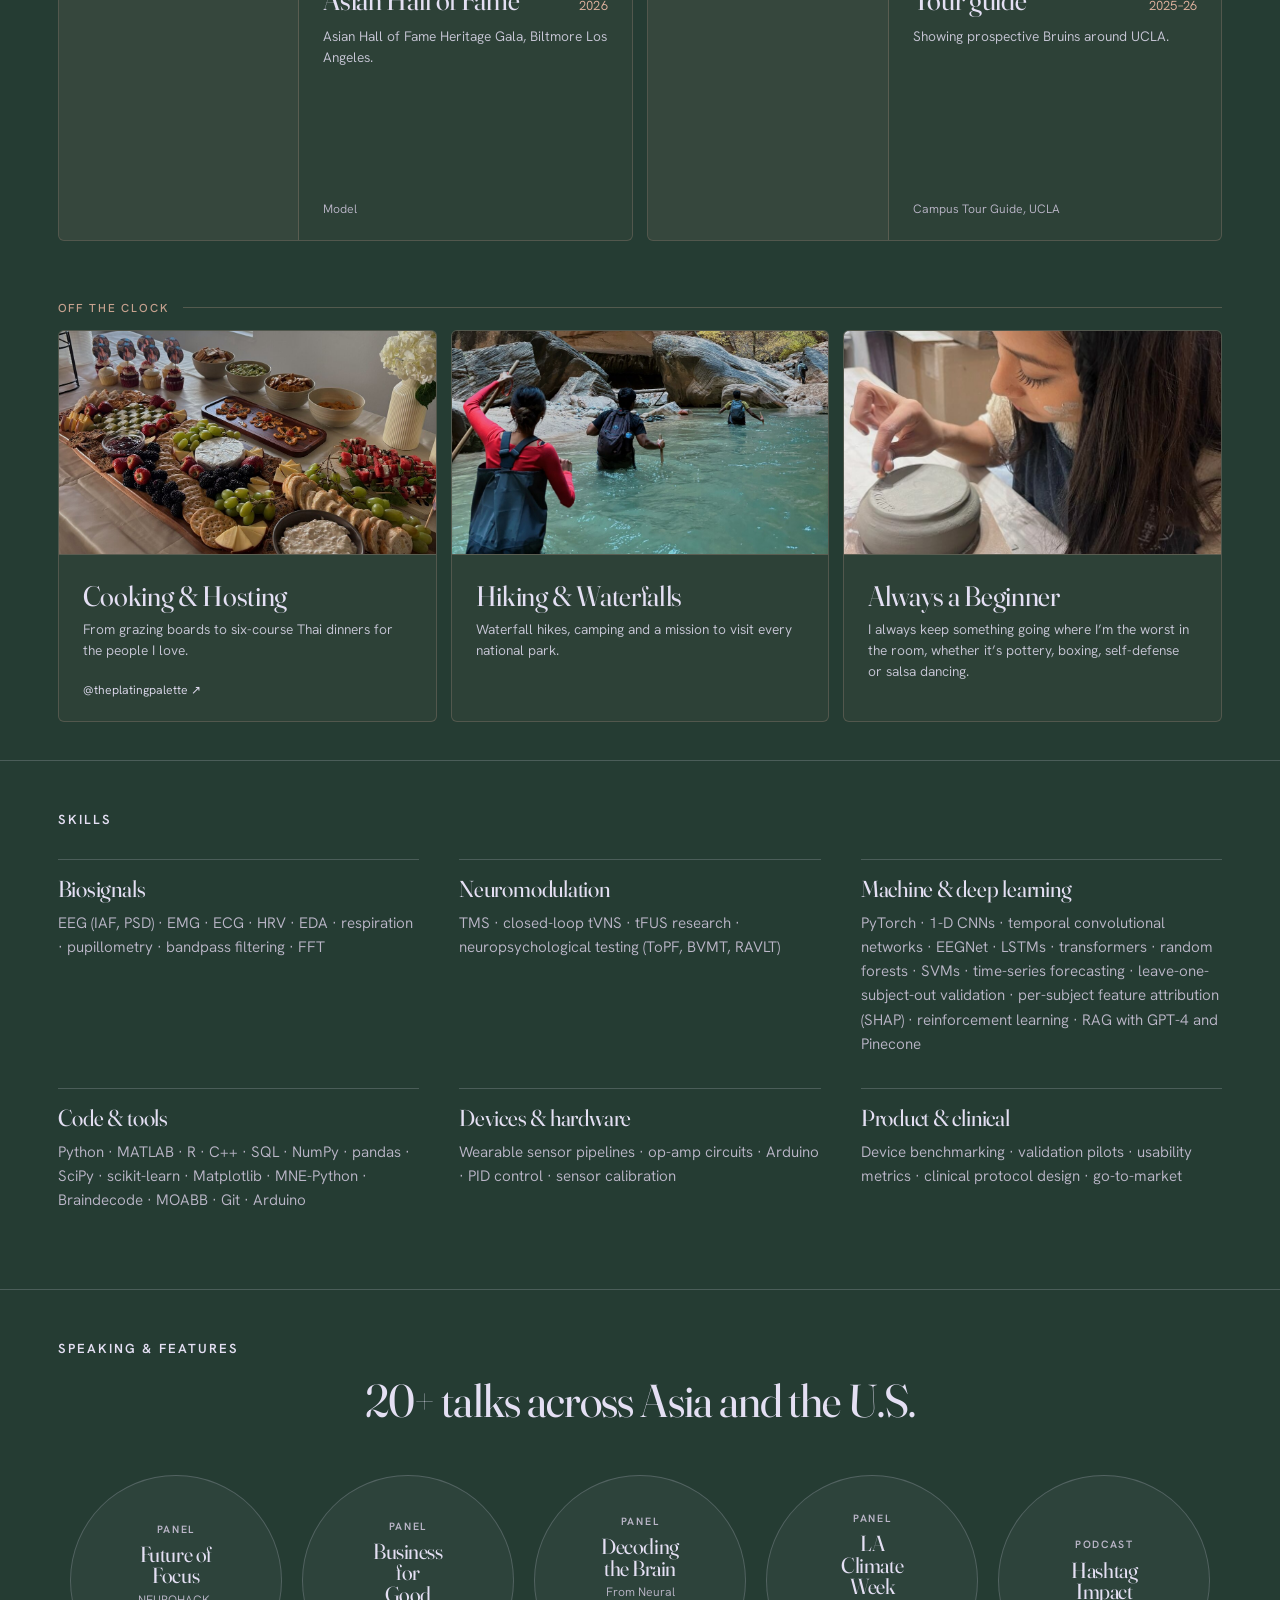
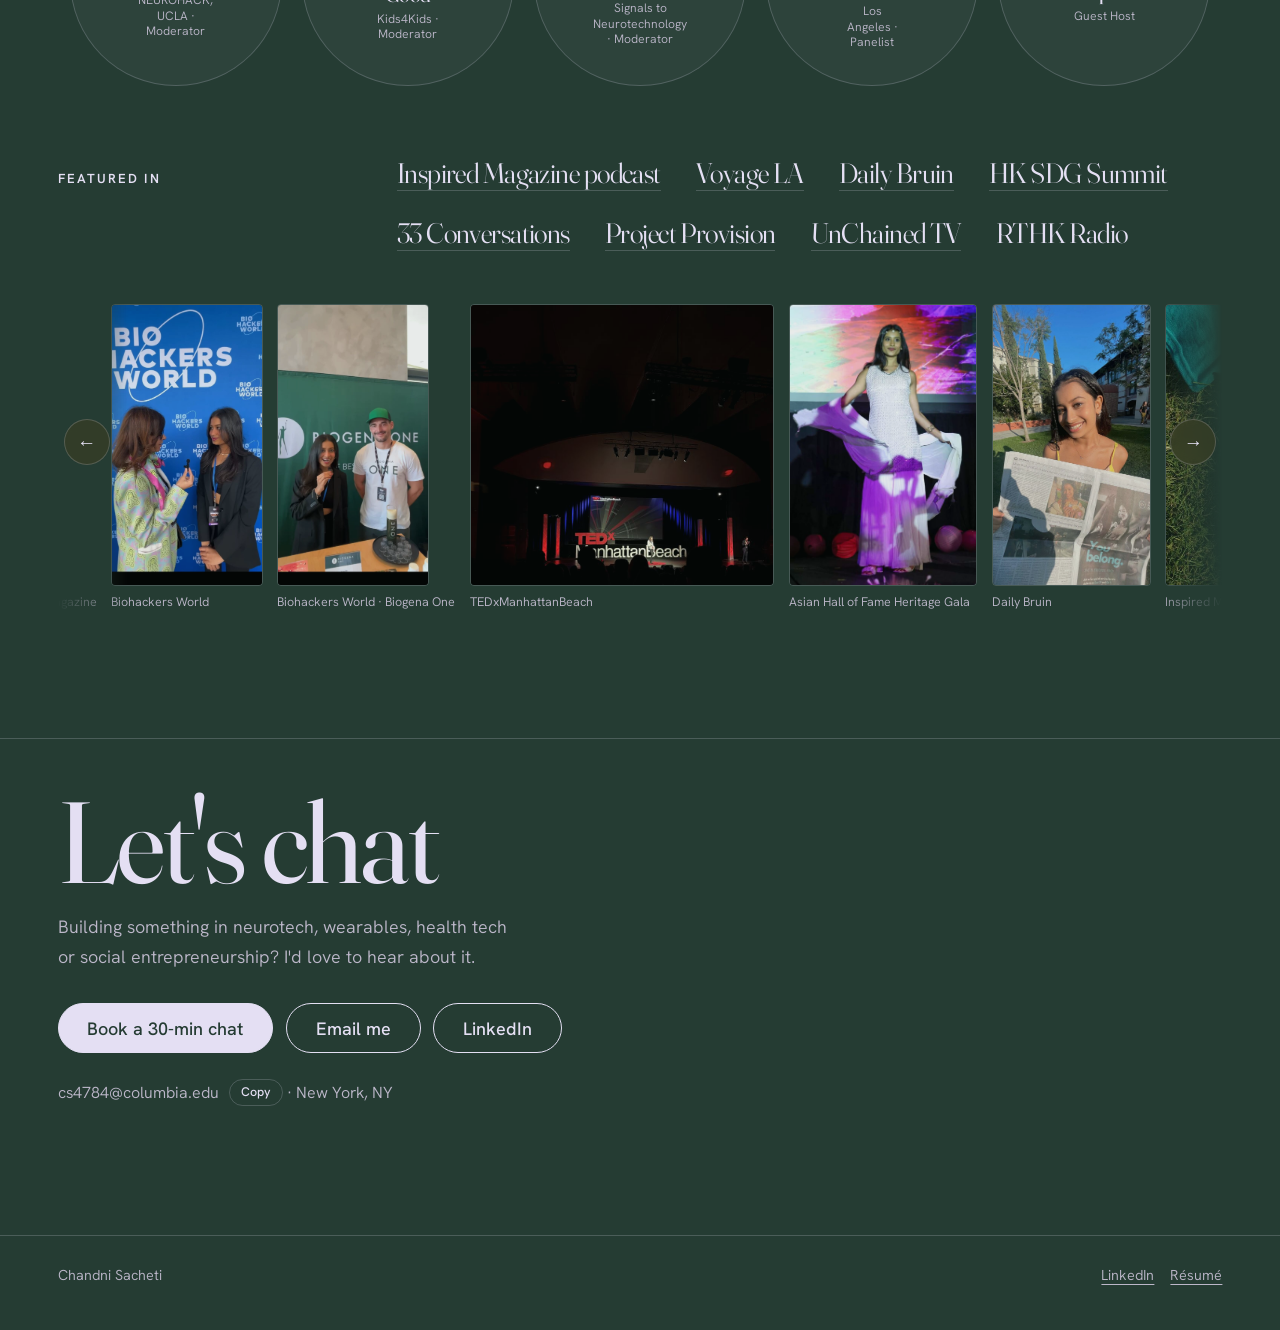
==== commit ec74ae22: "Hand control: ignore the reset stroke after a swipe; 3.5s point-to-click Co-Authored-By: Claude Opus" ====
--- a/index.html
+++ b/index.html
@@ -420,6 +420,6 @@
 <script src="assets/vendor/gsap.min.js" defer></script>
 <script src="assets/vendor/ScrollTrigger.min.js" defer></script>
 <script src="assets/motion.js?v=1" defer></script>
-<script type="module" src="assets/bg.js?v=11"></script>
+<script type="module" src="assets/bg.js?v=12"></script>
 </body>
 </html>
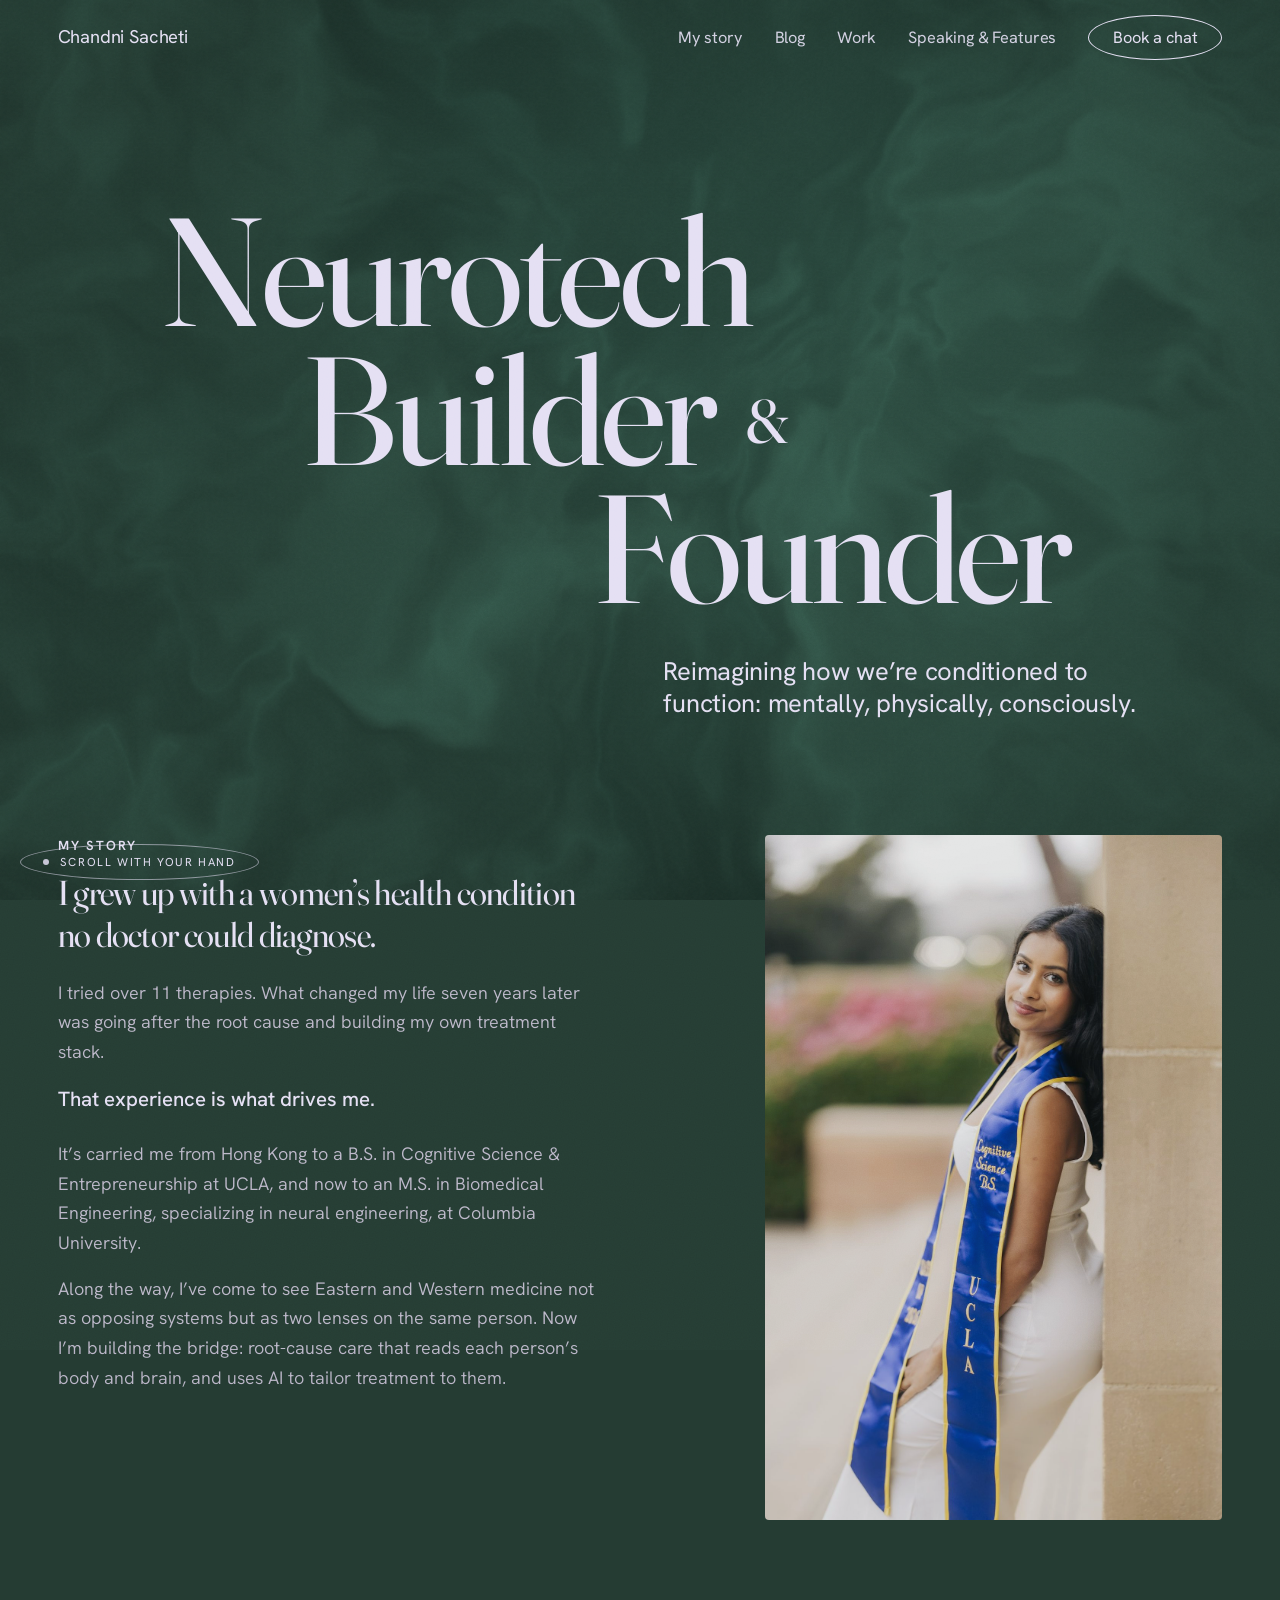
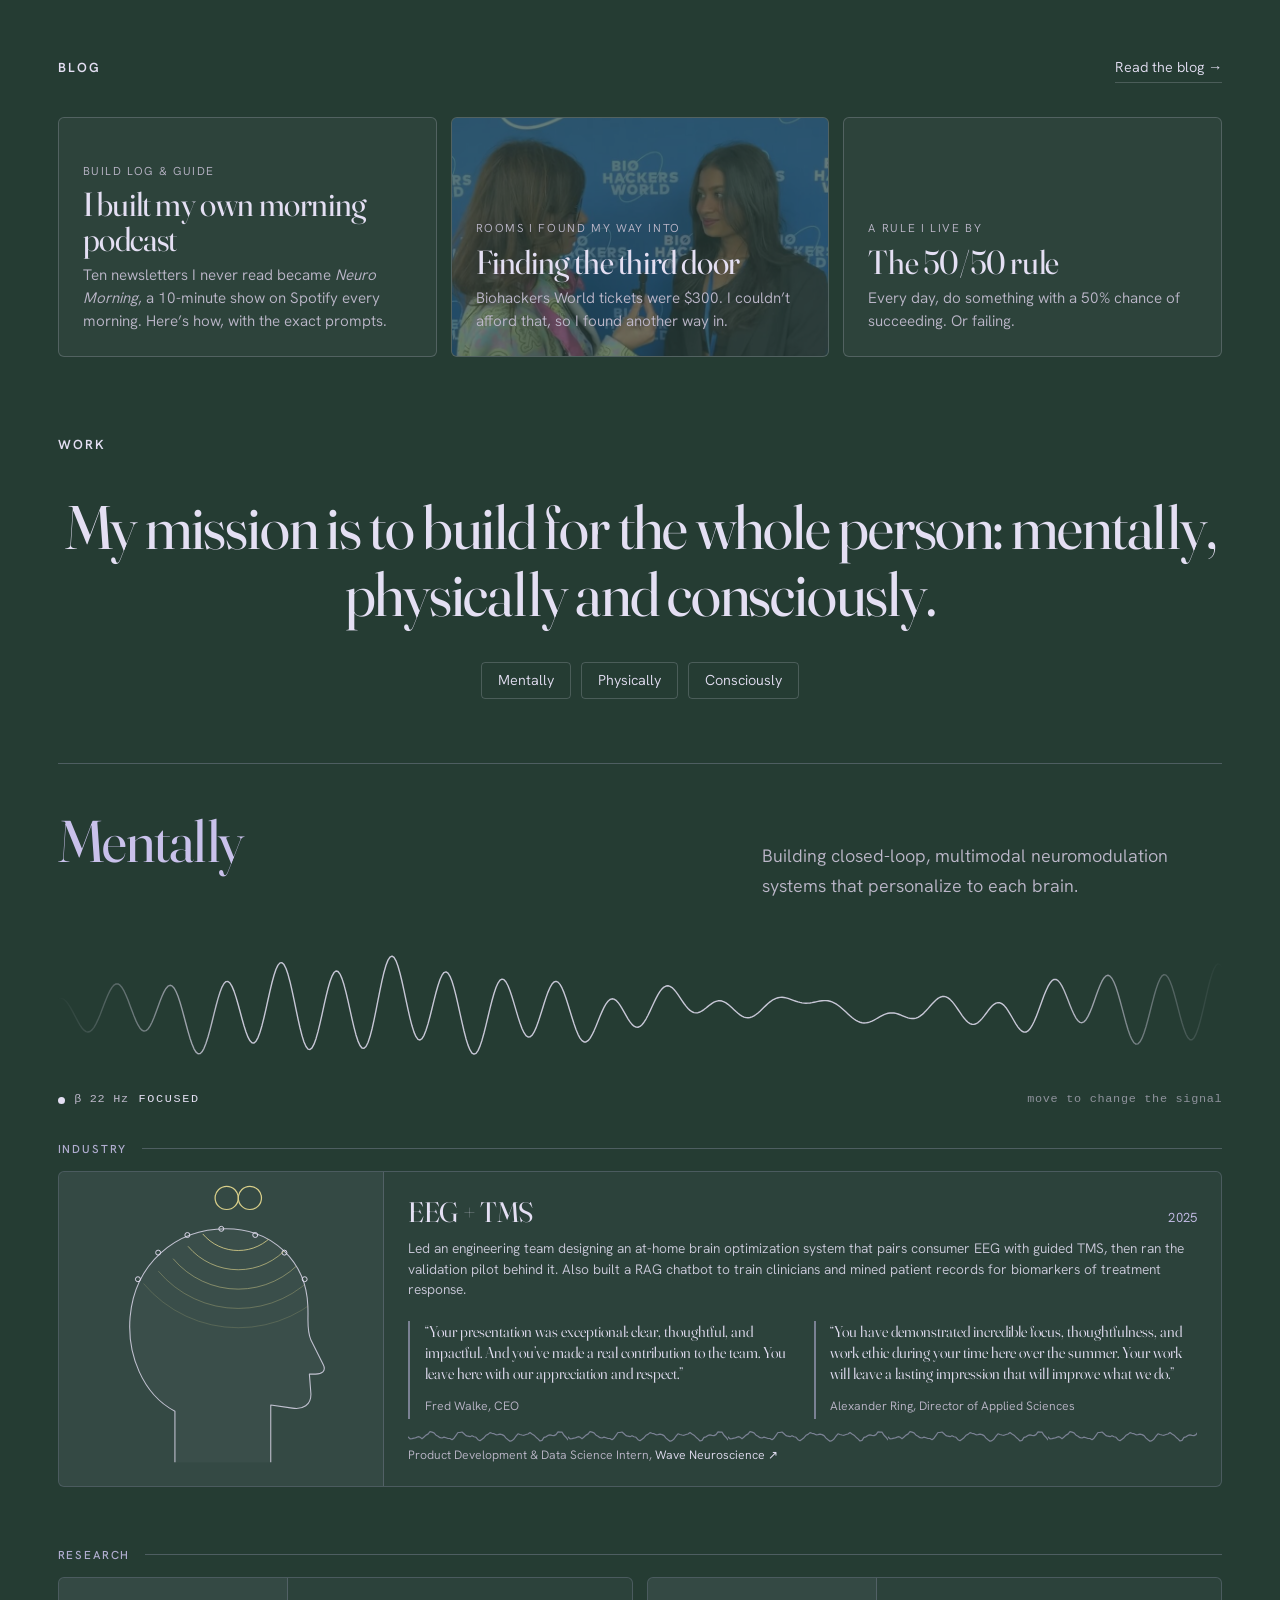
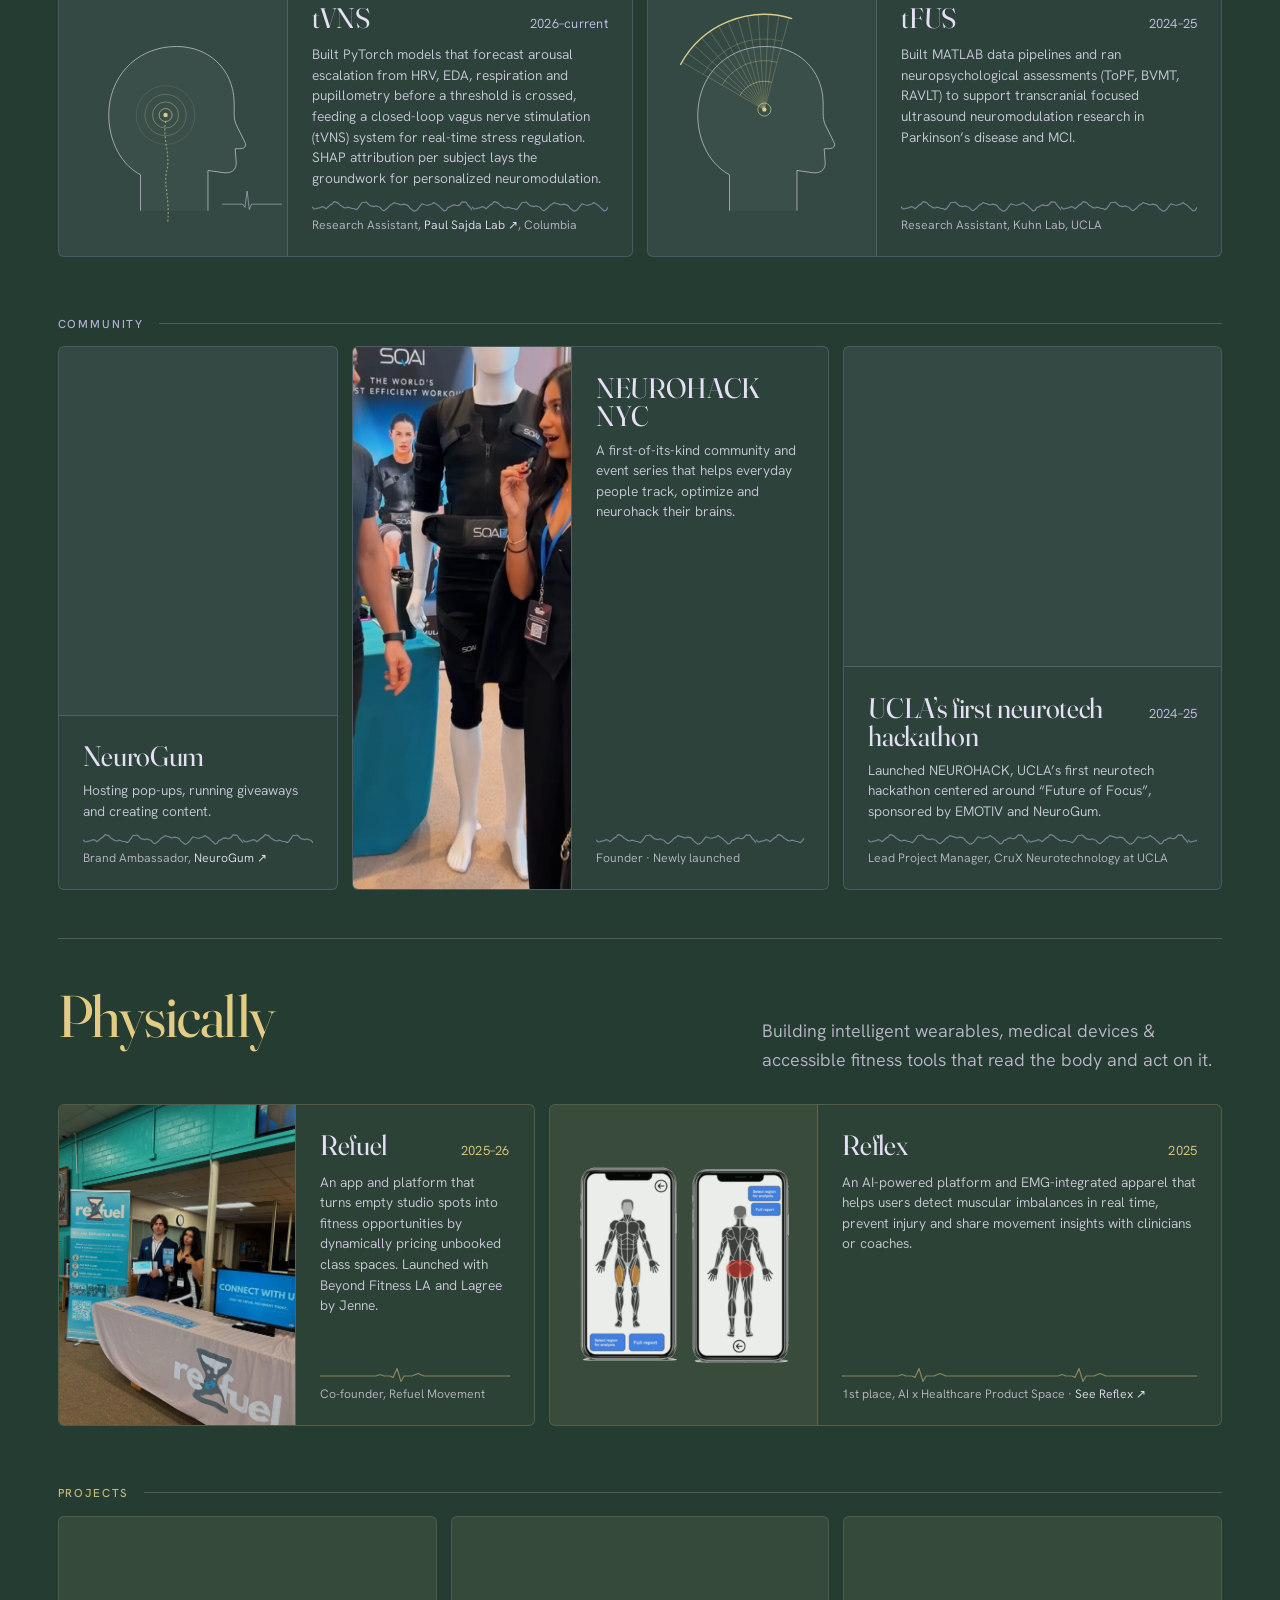
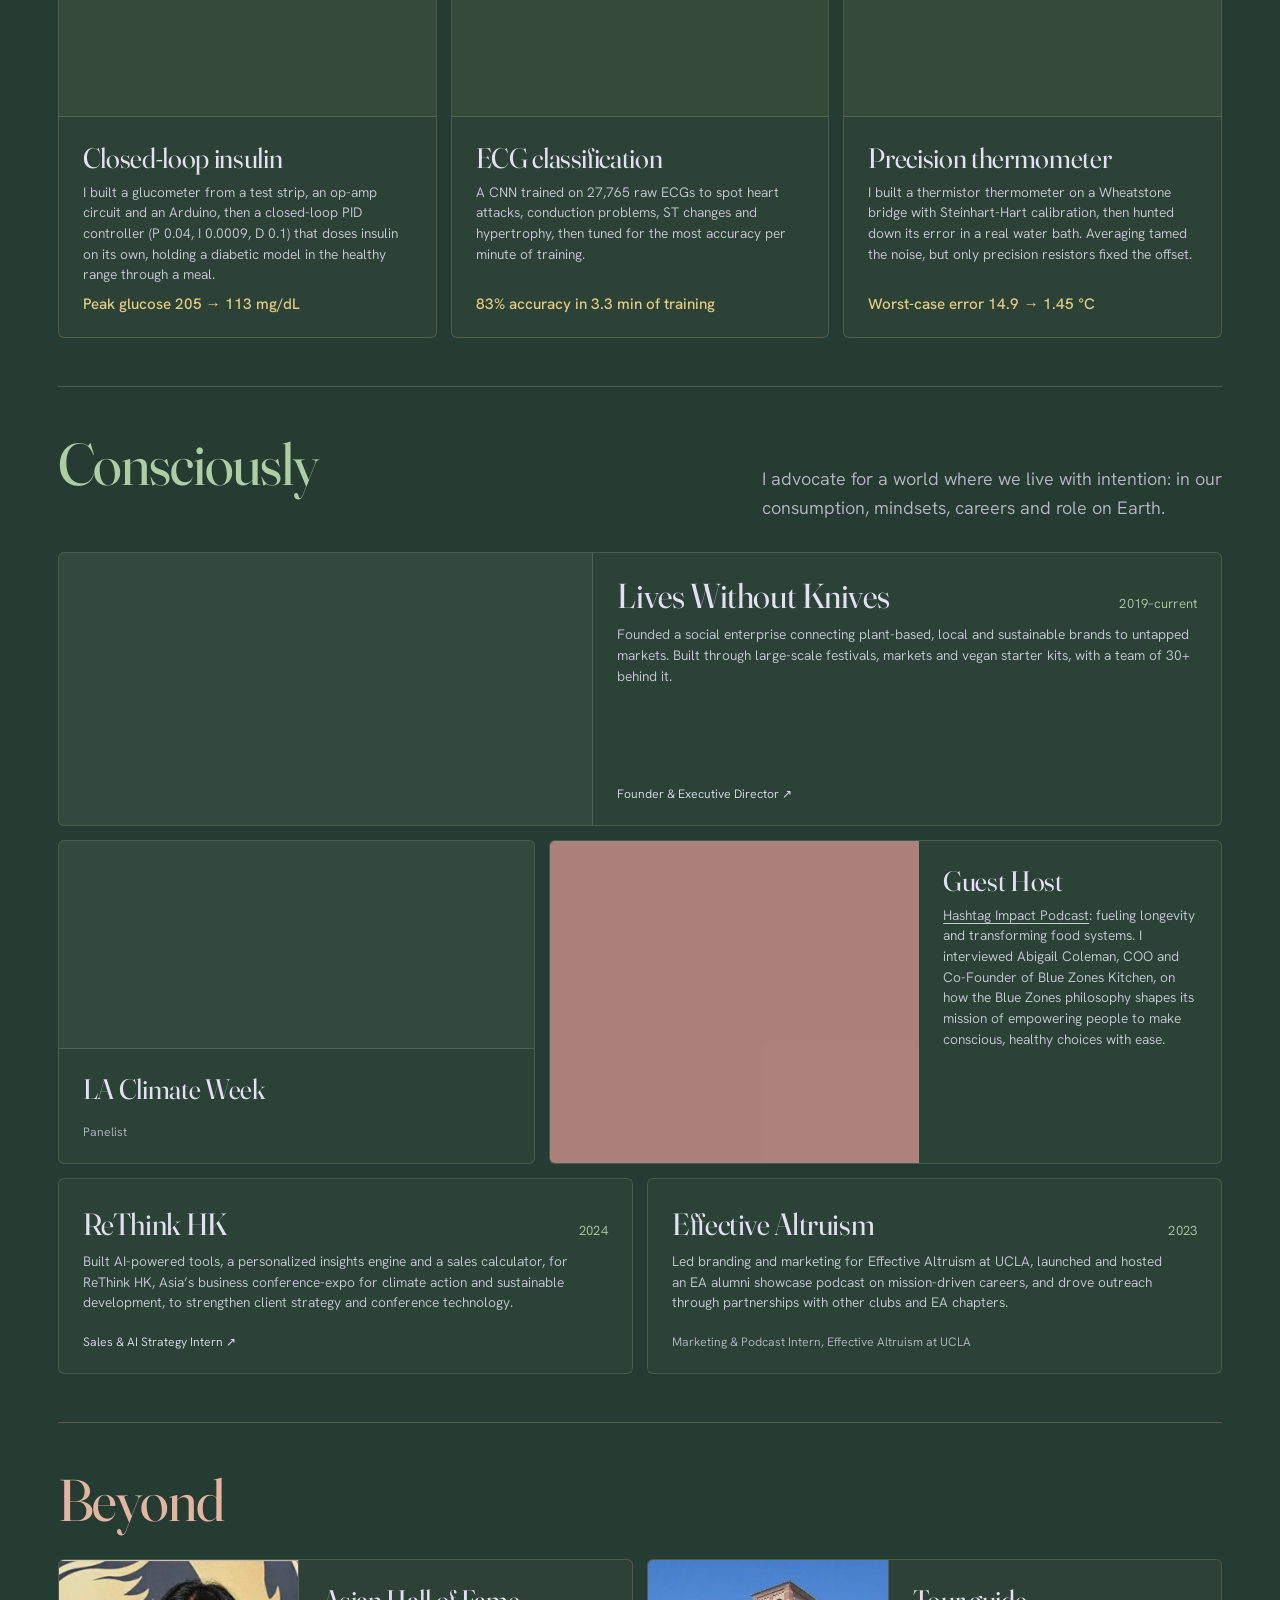
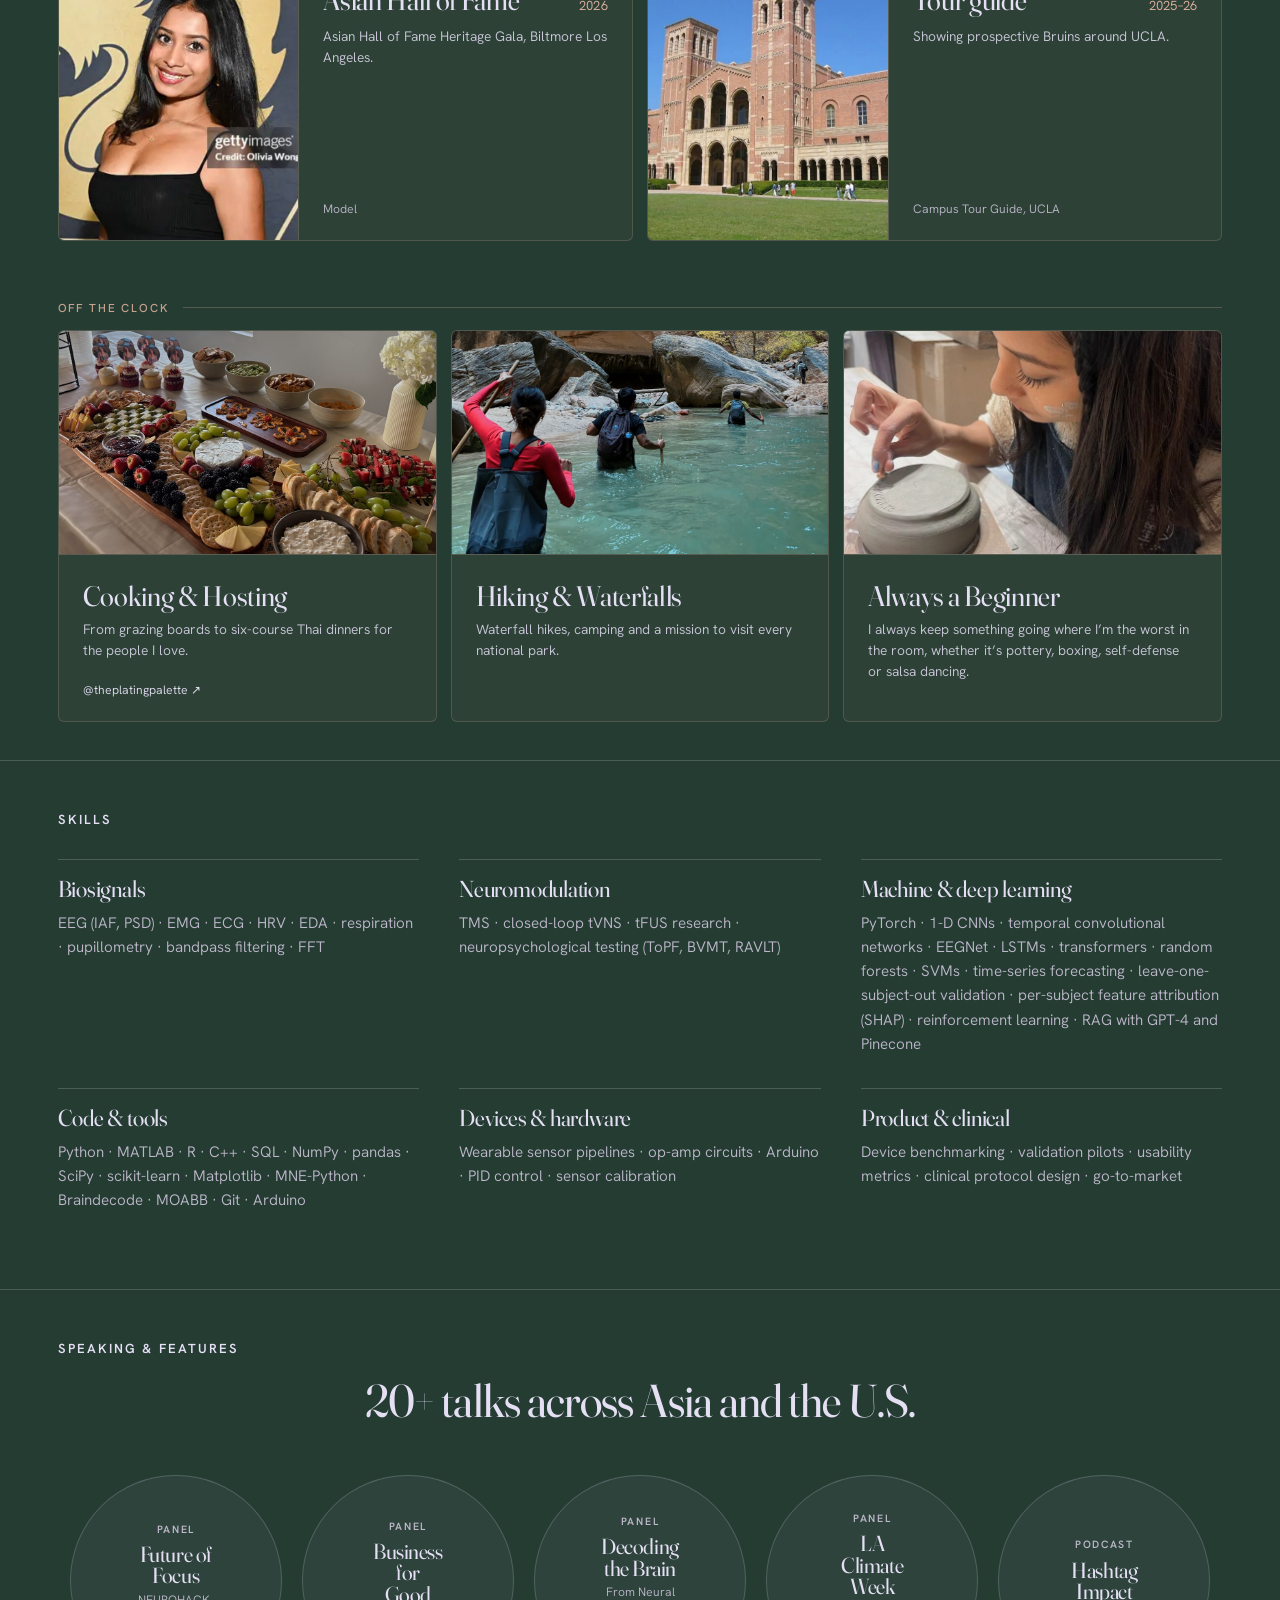
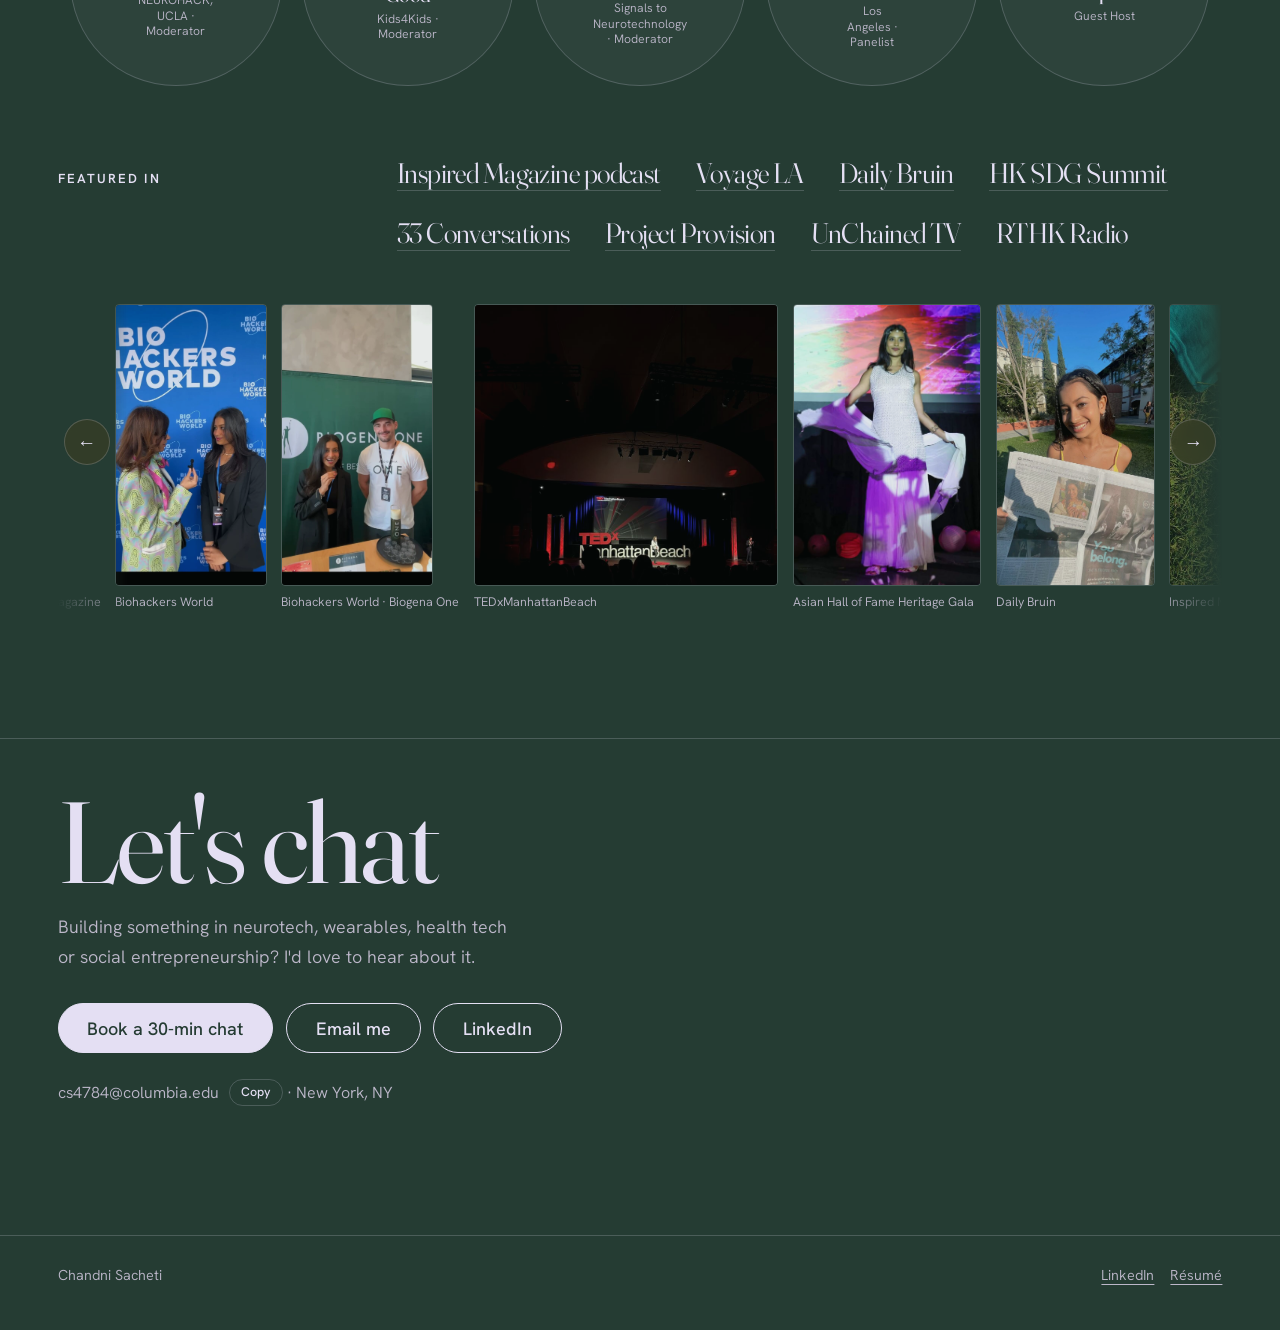
==== commit 16f5d865: "Hand control: 3s point-to-click Co-Authored-By: Claude Opus 5.5 <noreply@anthropic.com> Claude-Sessi" ====
--- a/index.html
+++ b/index.html
@@ -420,6 +420,6 @@
 <script src="assets/vendor/gsap.min.js" defer></script>
 <script src="assets/vendor/ScrollTrigger.min.js" defer></script>
 <script src="assets/motion.js?v=1" defer></script>
-<script type="module" src="assets/bg.js?v=12"></script>
+<script type="module" src="assets/bg.js?v=13"></script>
 </body>
 </html>
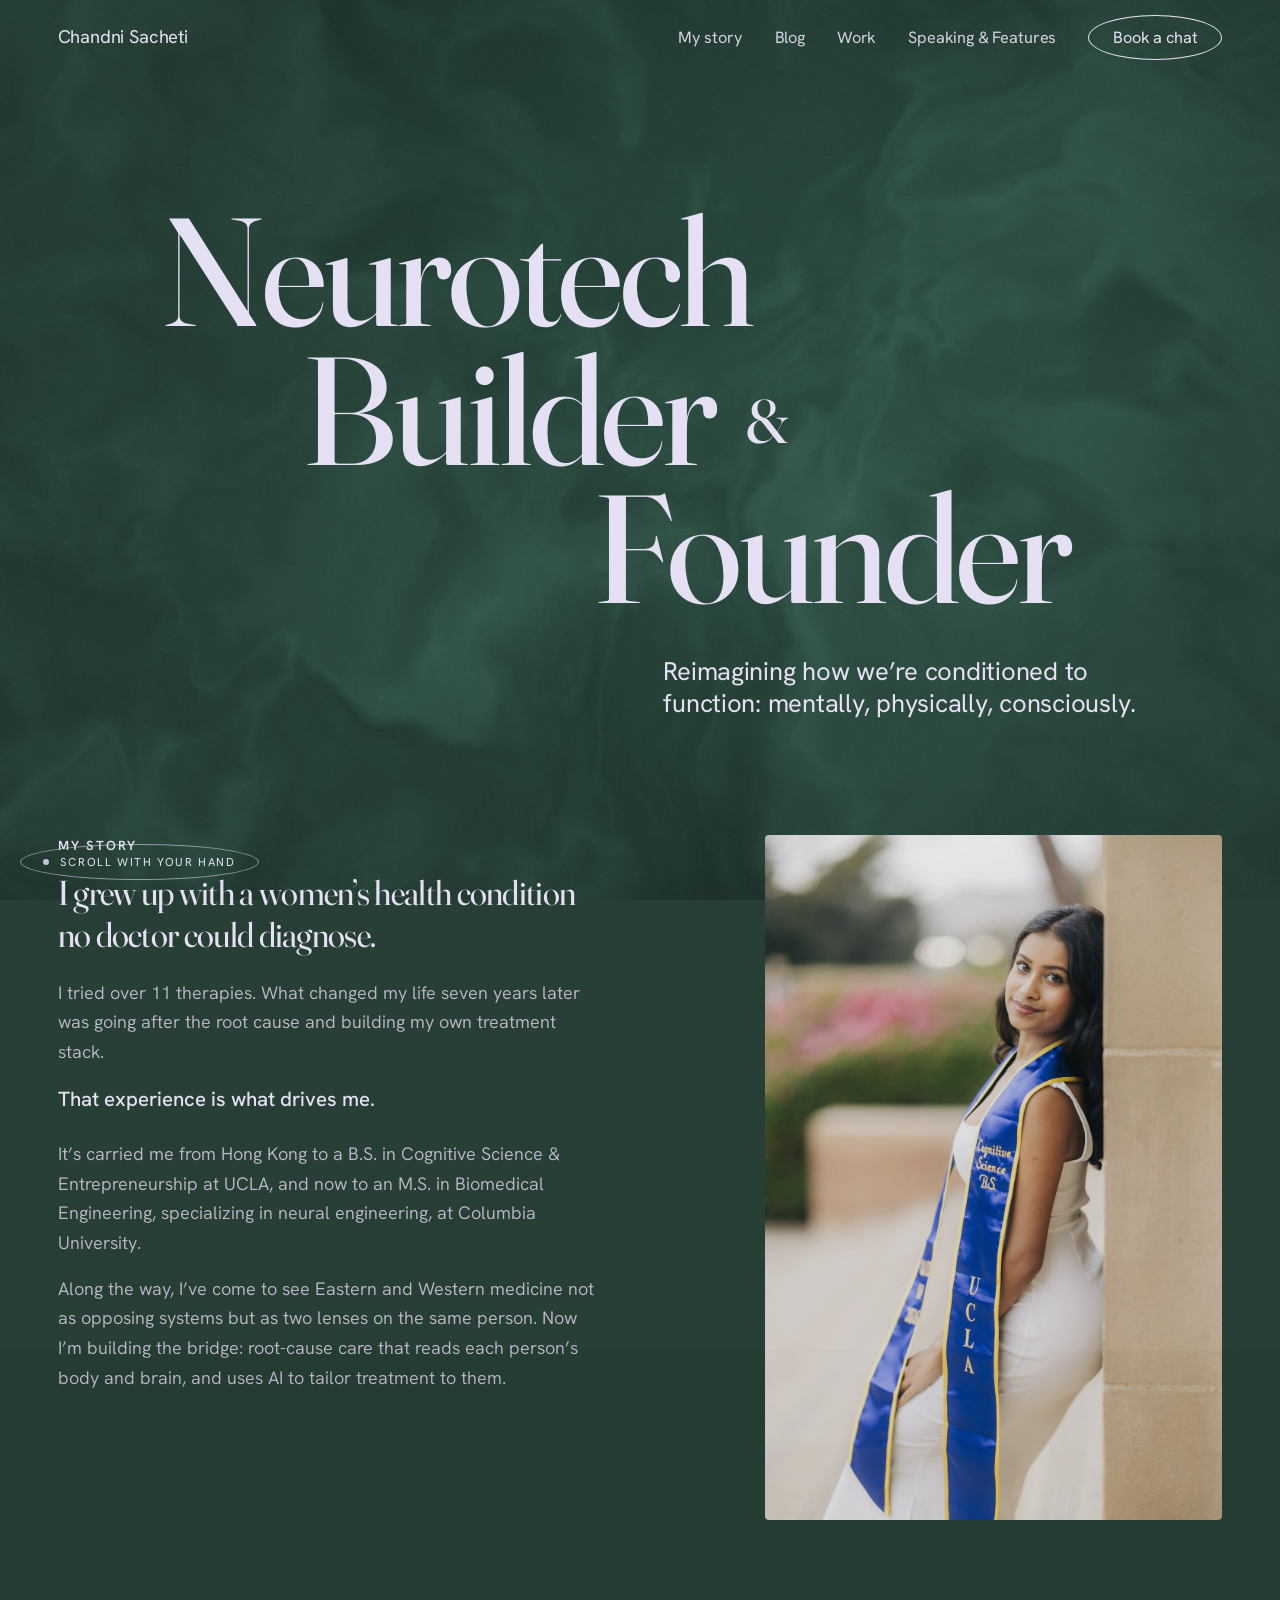
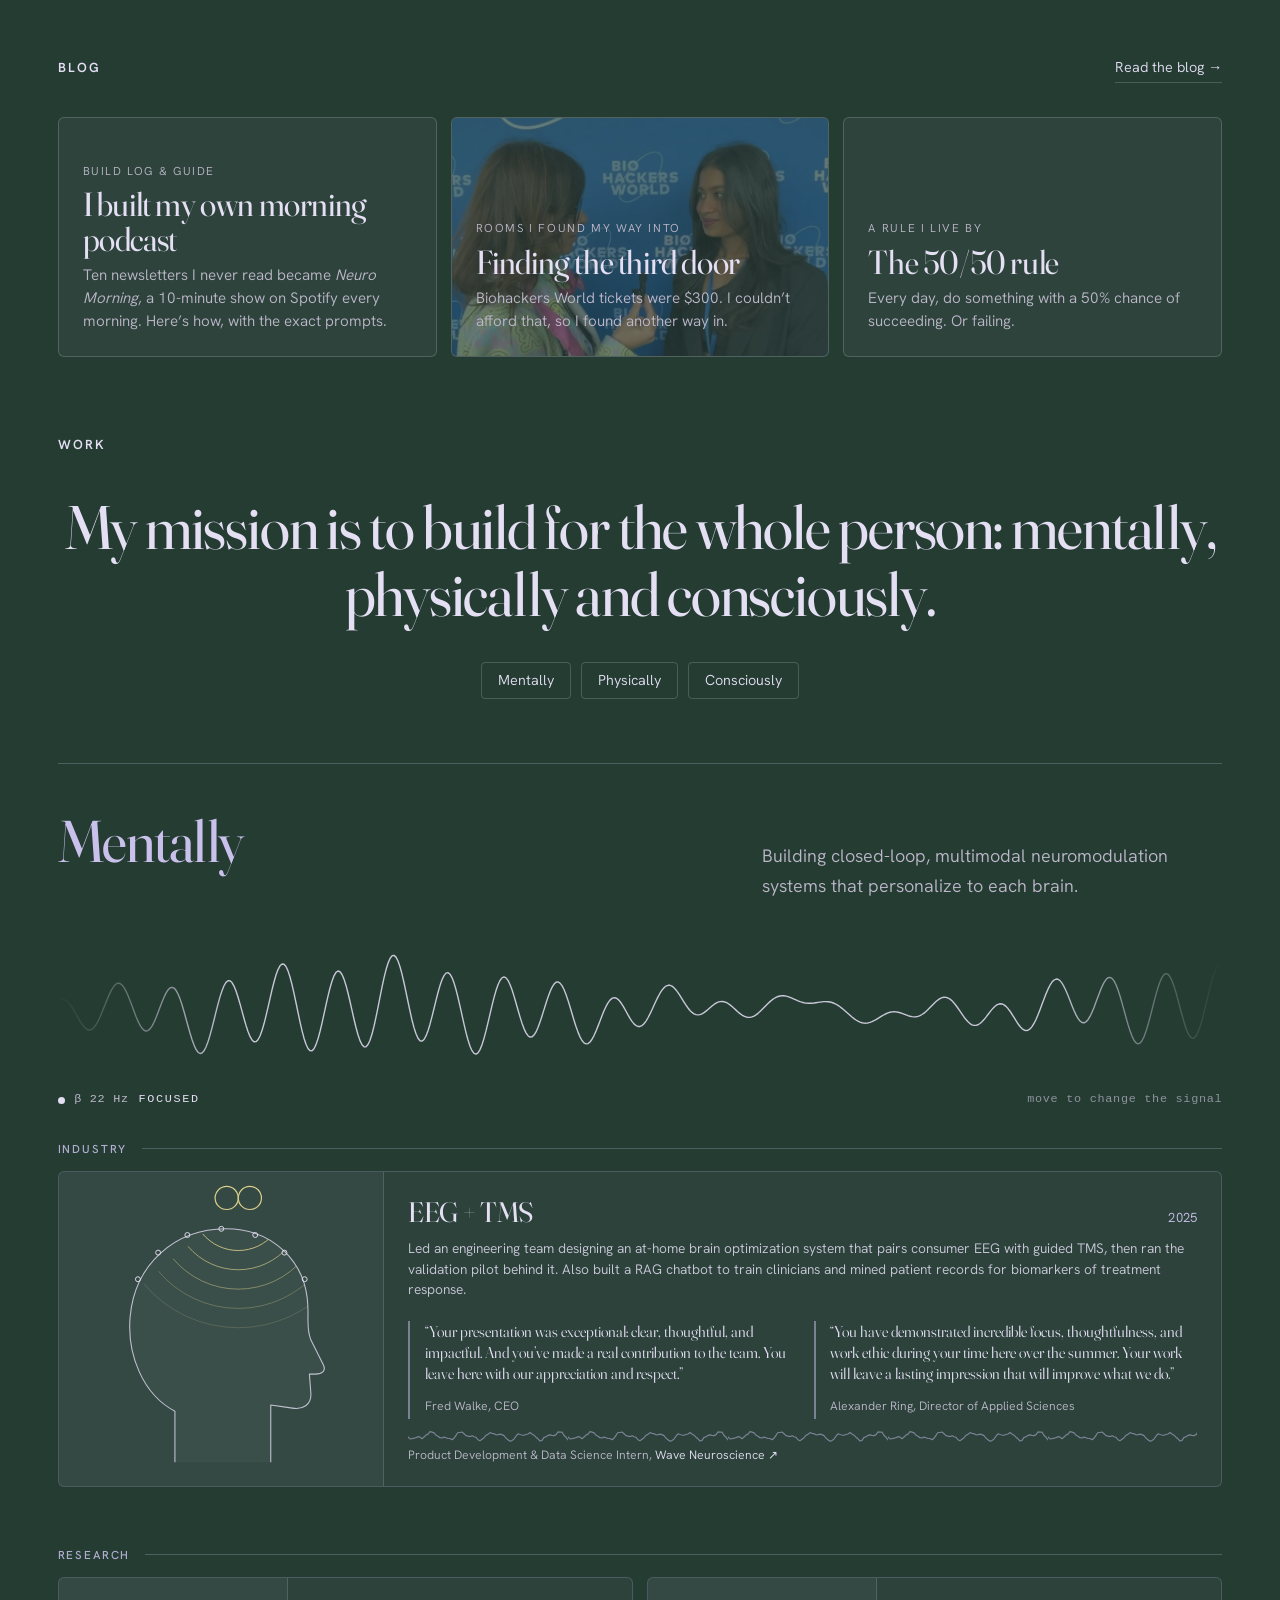
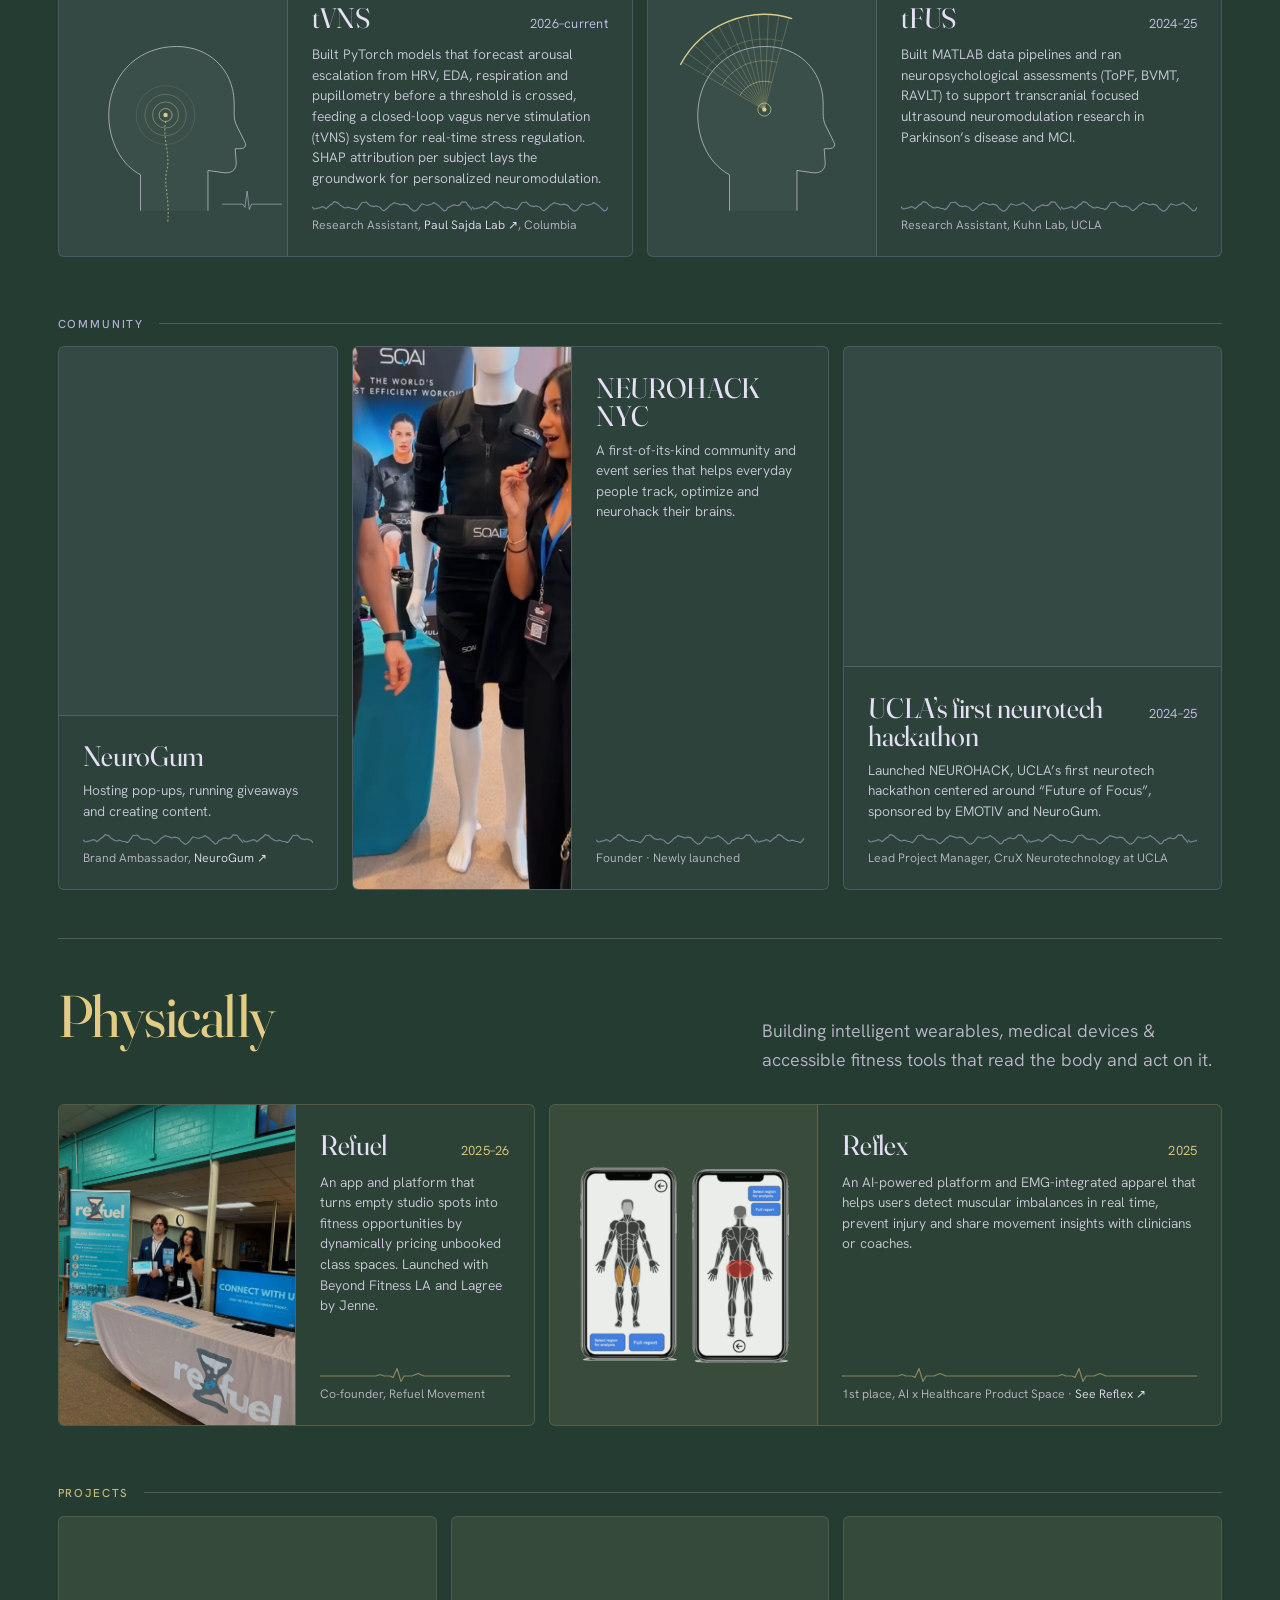
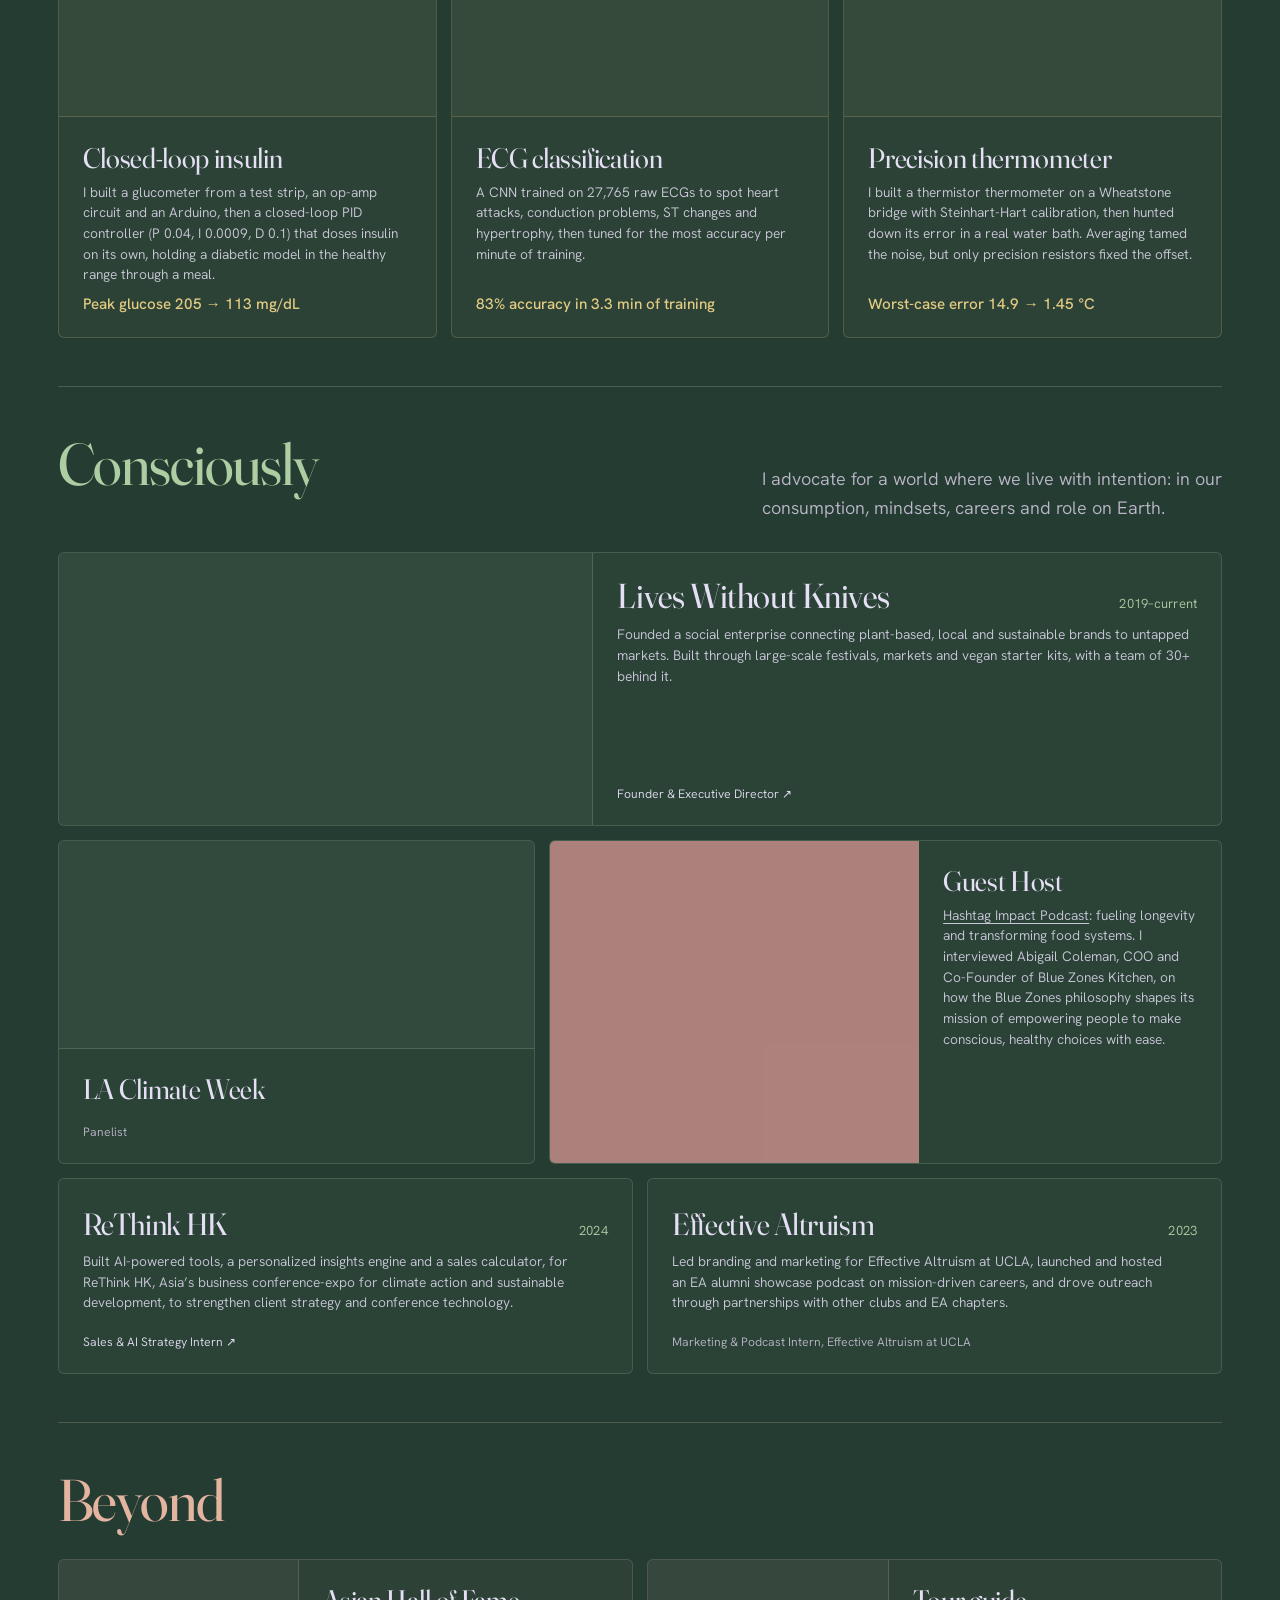
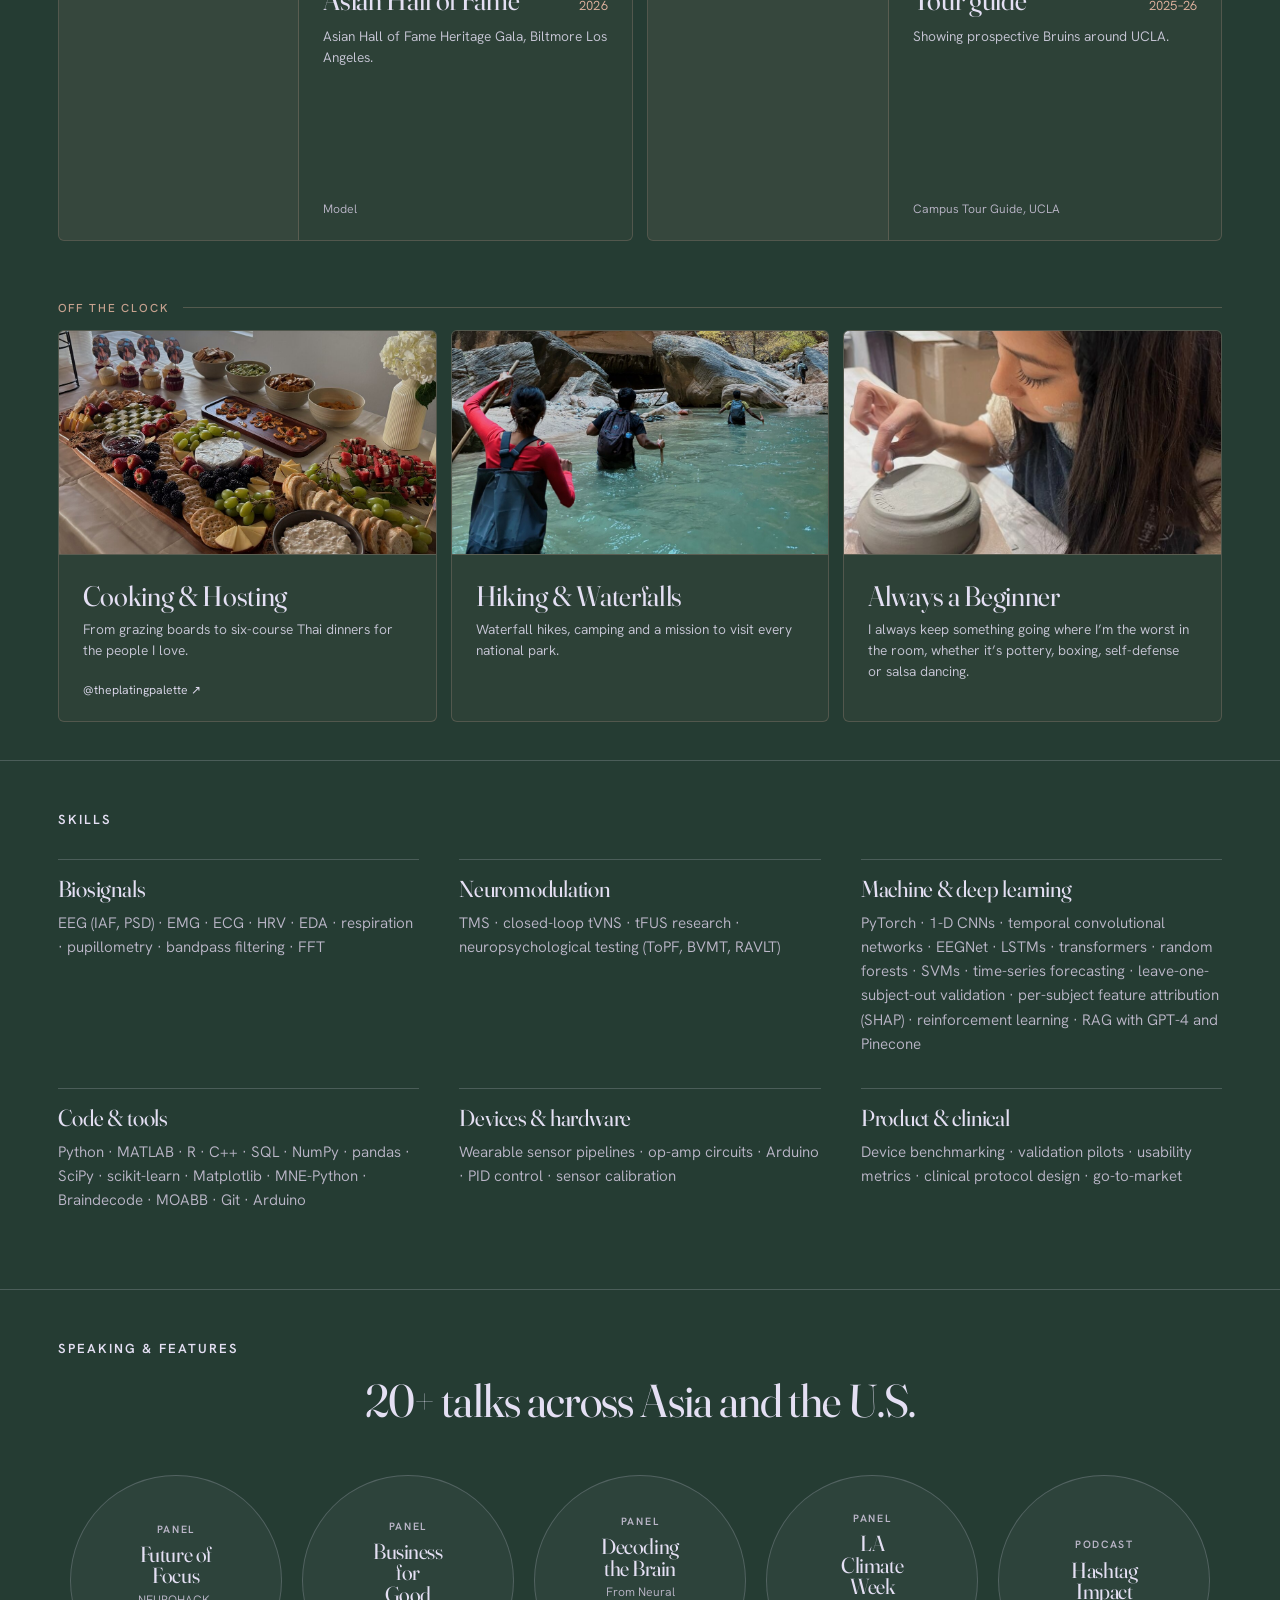
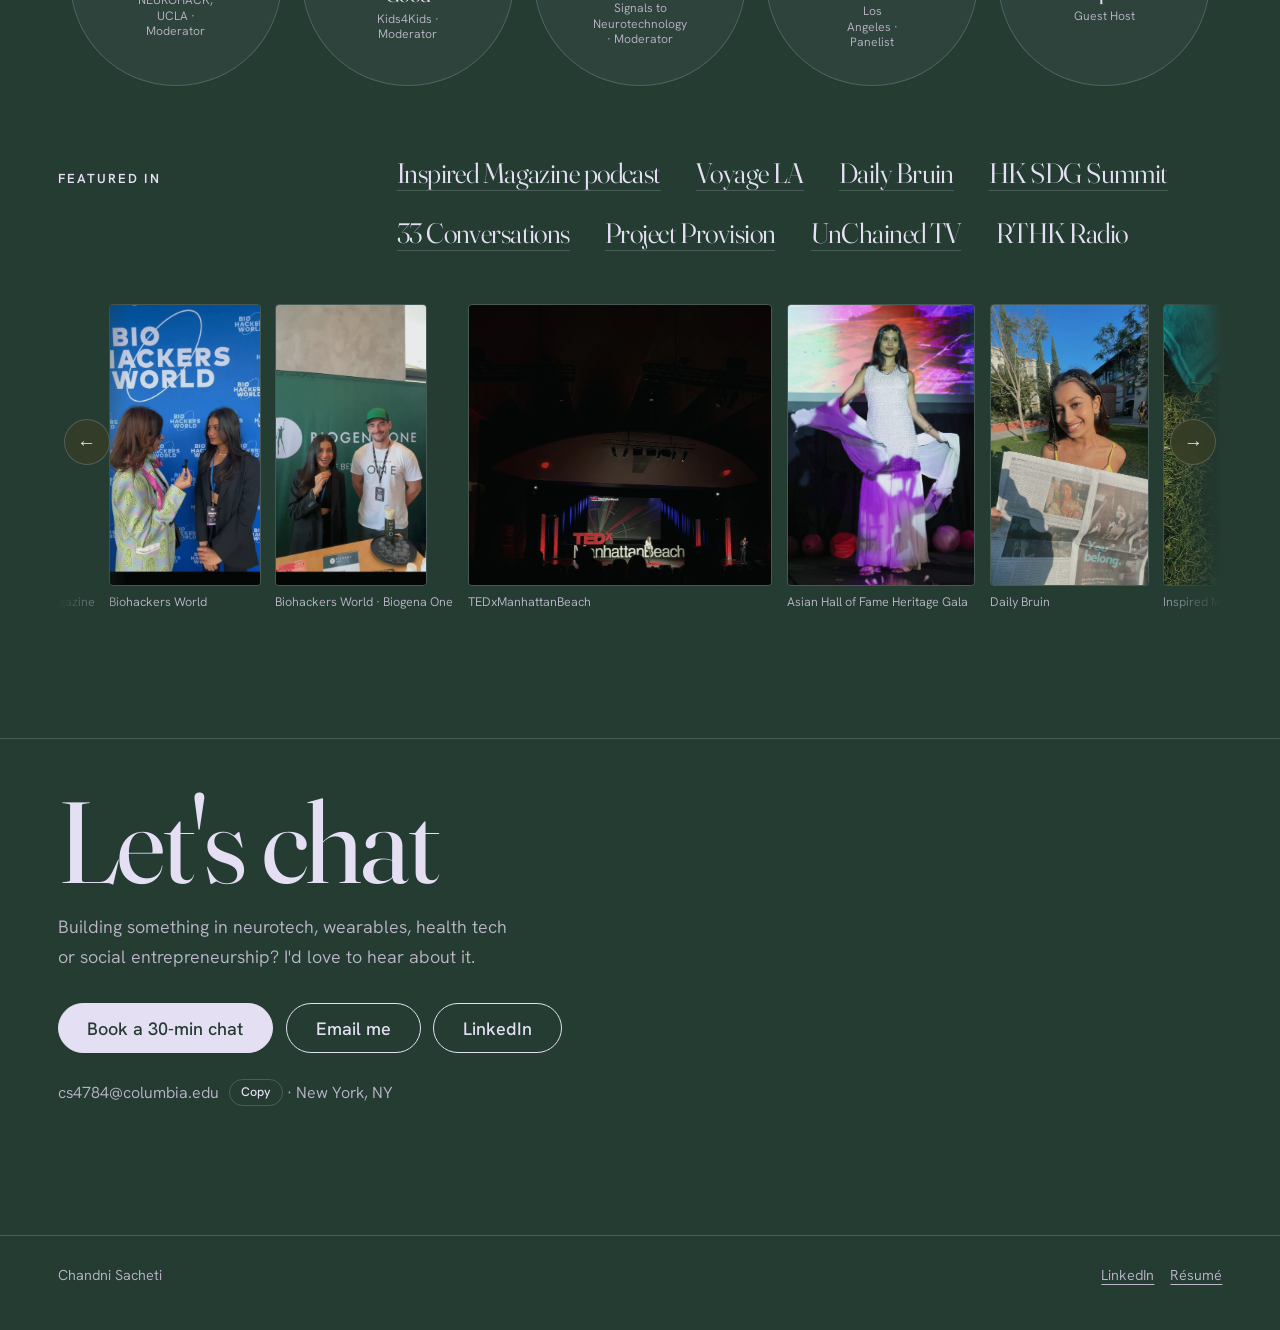
==== commit dae75bbc: "Hand control: 2s point-to-click Co-Authored-By: Claude Opus 5.5 <noreply@anthropic.com> Claude-Sessi" ====
--- a/index.html
+++ b/index.html
@@ -420,6 +420,6 @@
 <script src="assets/vendor/gsap.min.js" defer></script>
 <script src="assets/vendor/ScrollTrigger.min.js" defer></script>
 <script src="assets/motion.js?v=1" defer></script>
-<script type="module" src="assets/bg.js?v=13"></script>
+<script type="module" src="assets/bg.js?v=14"></script>
 </body>
 </html>
